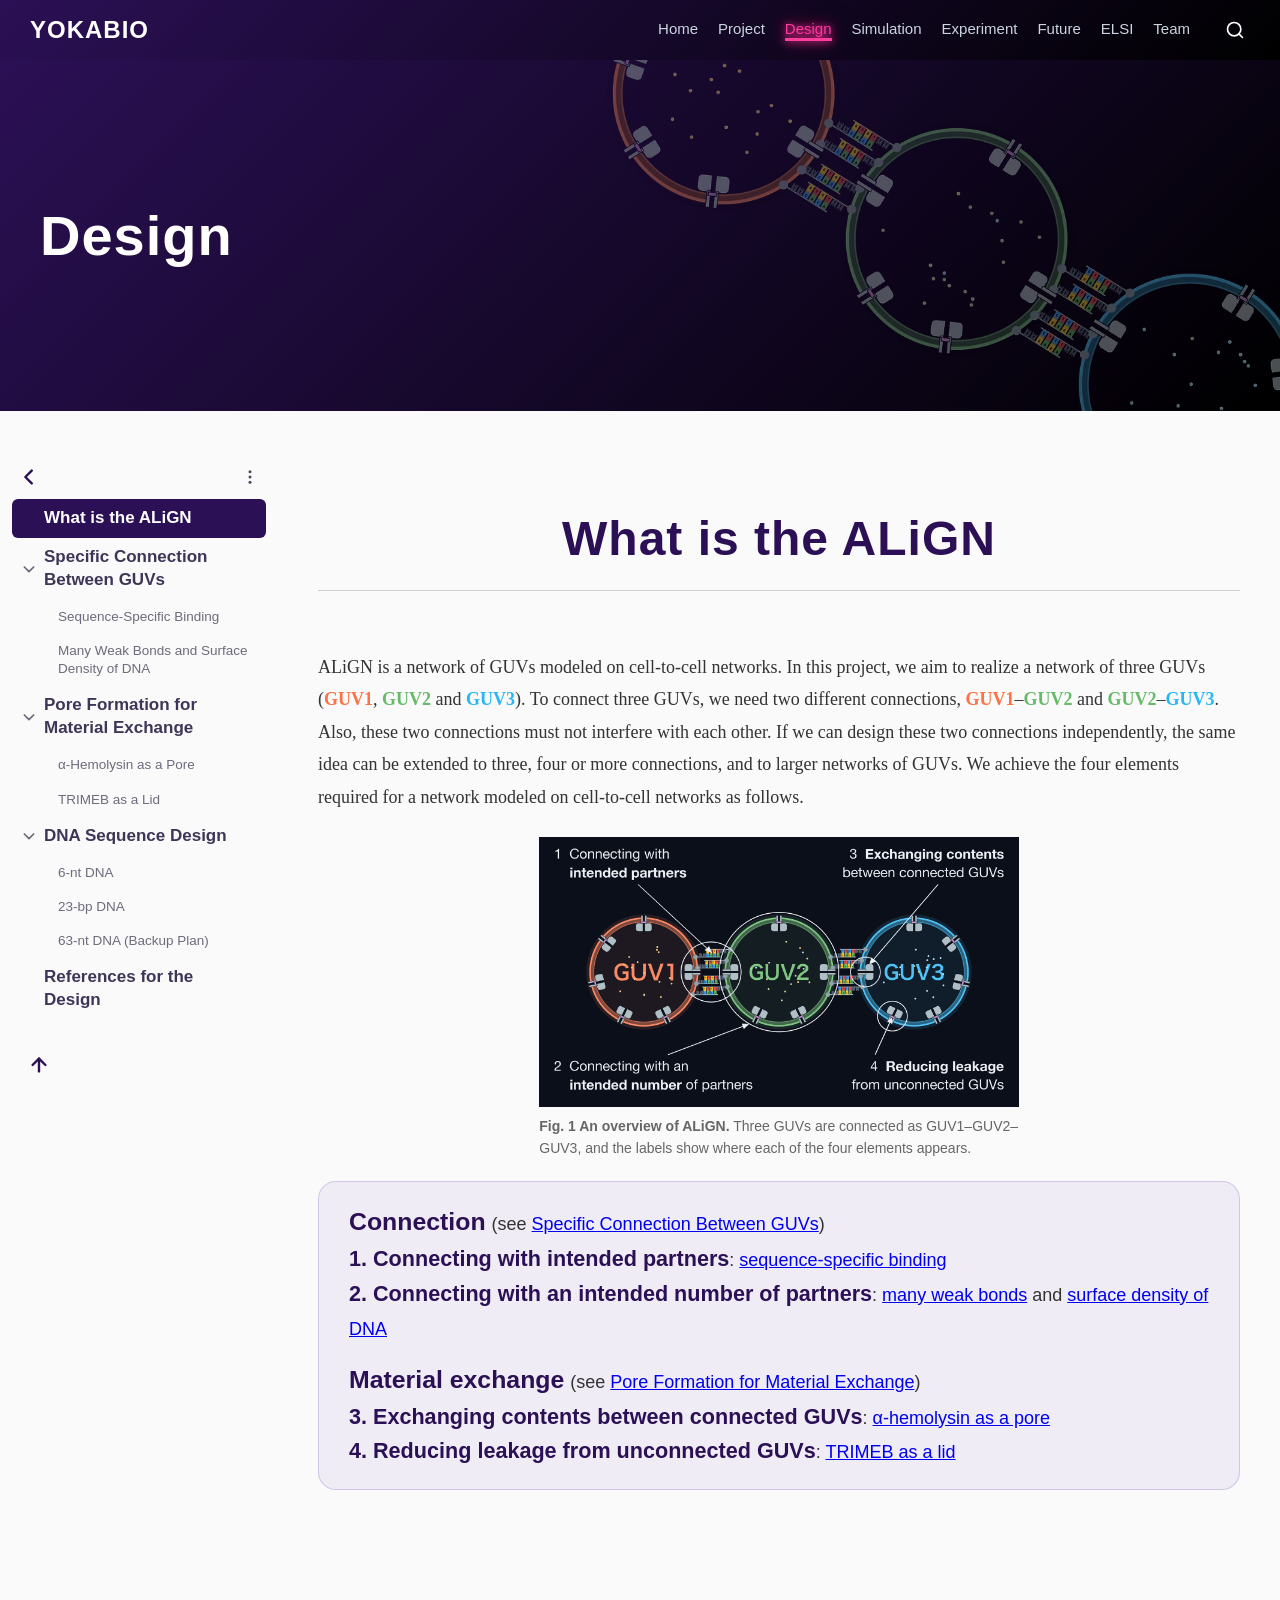
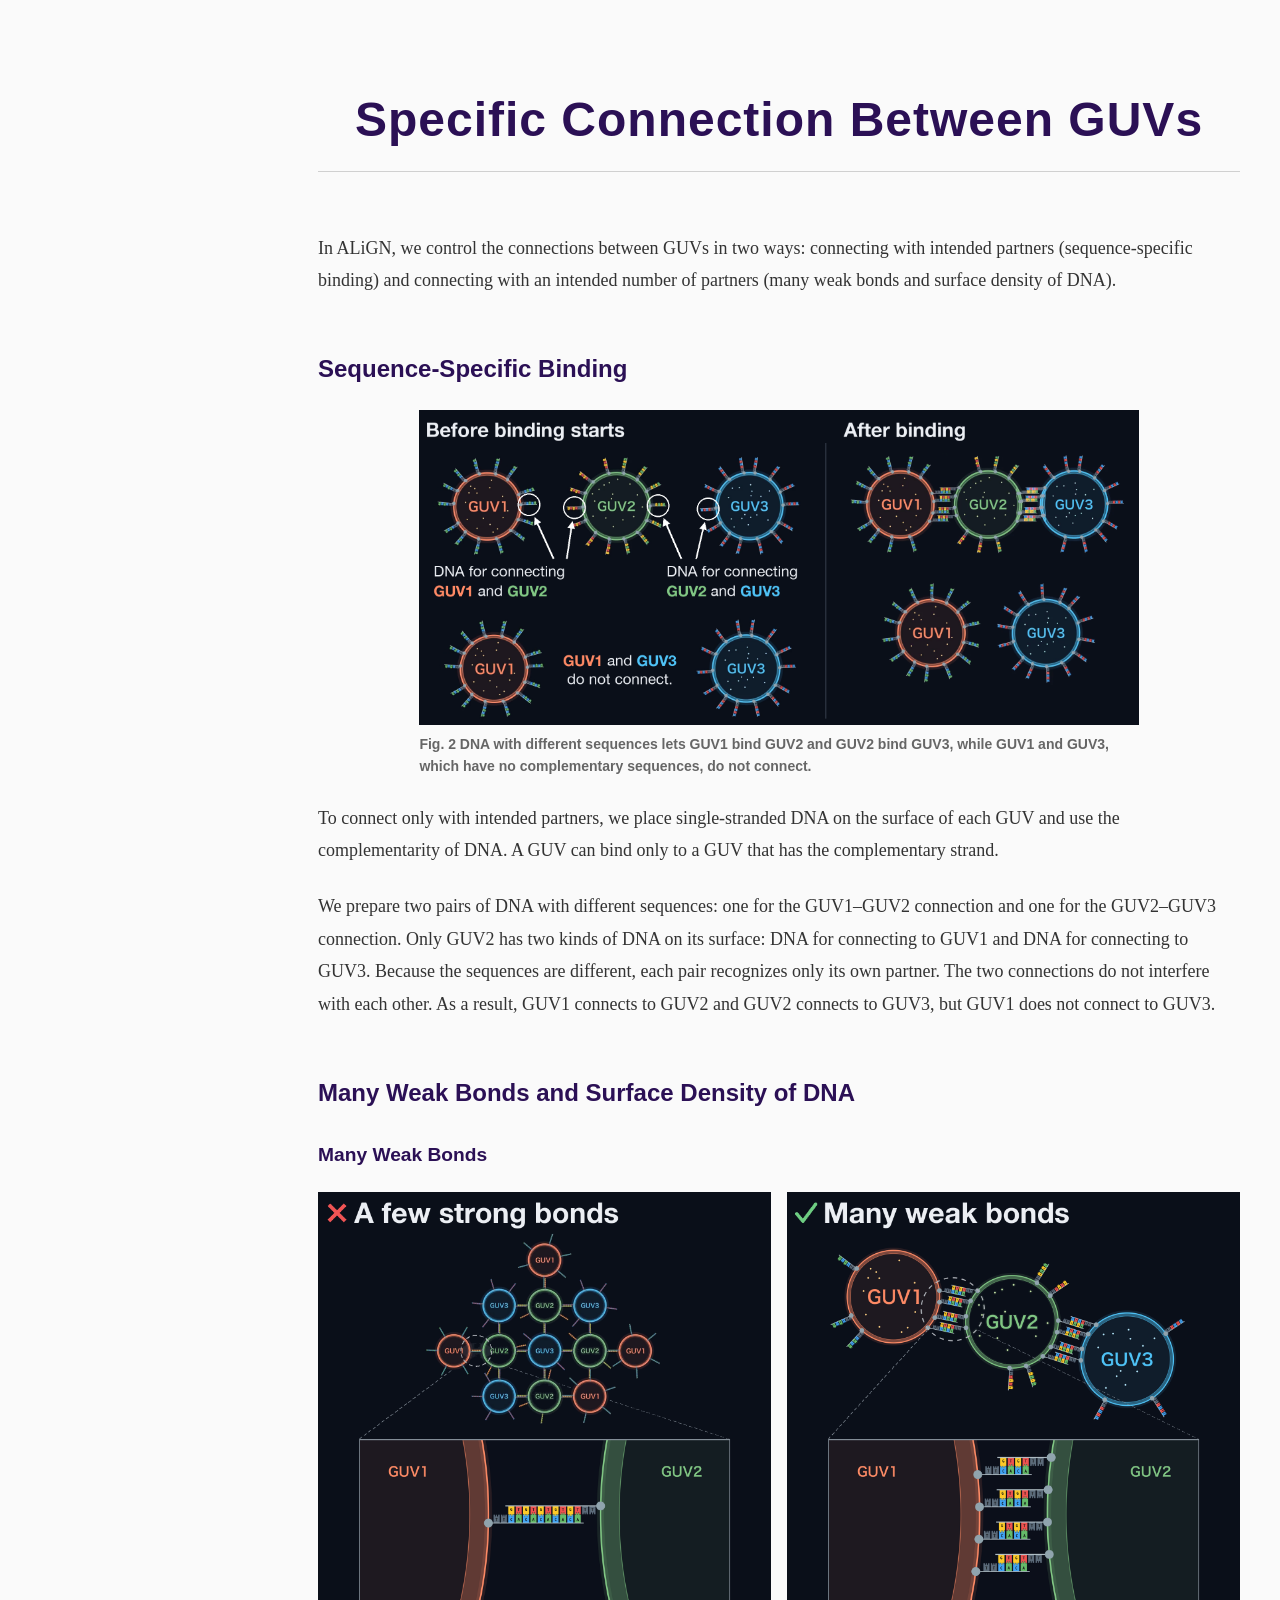
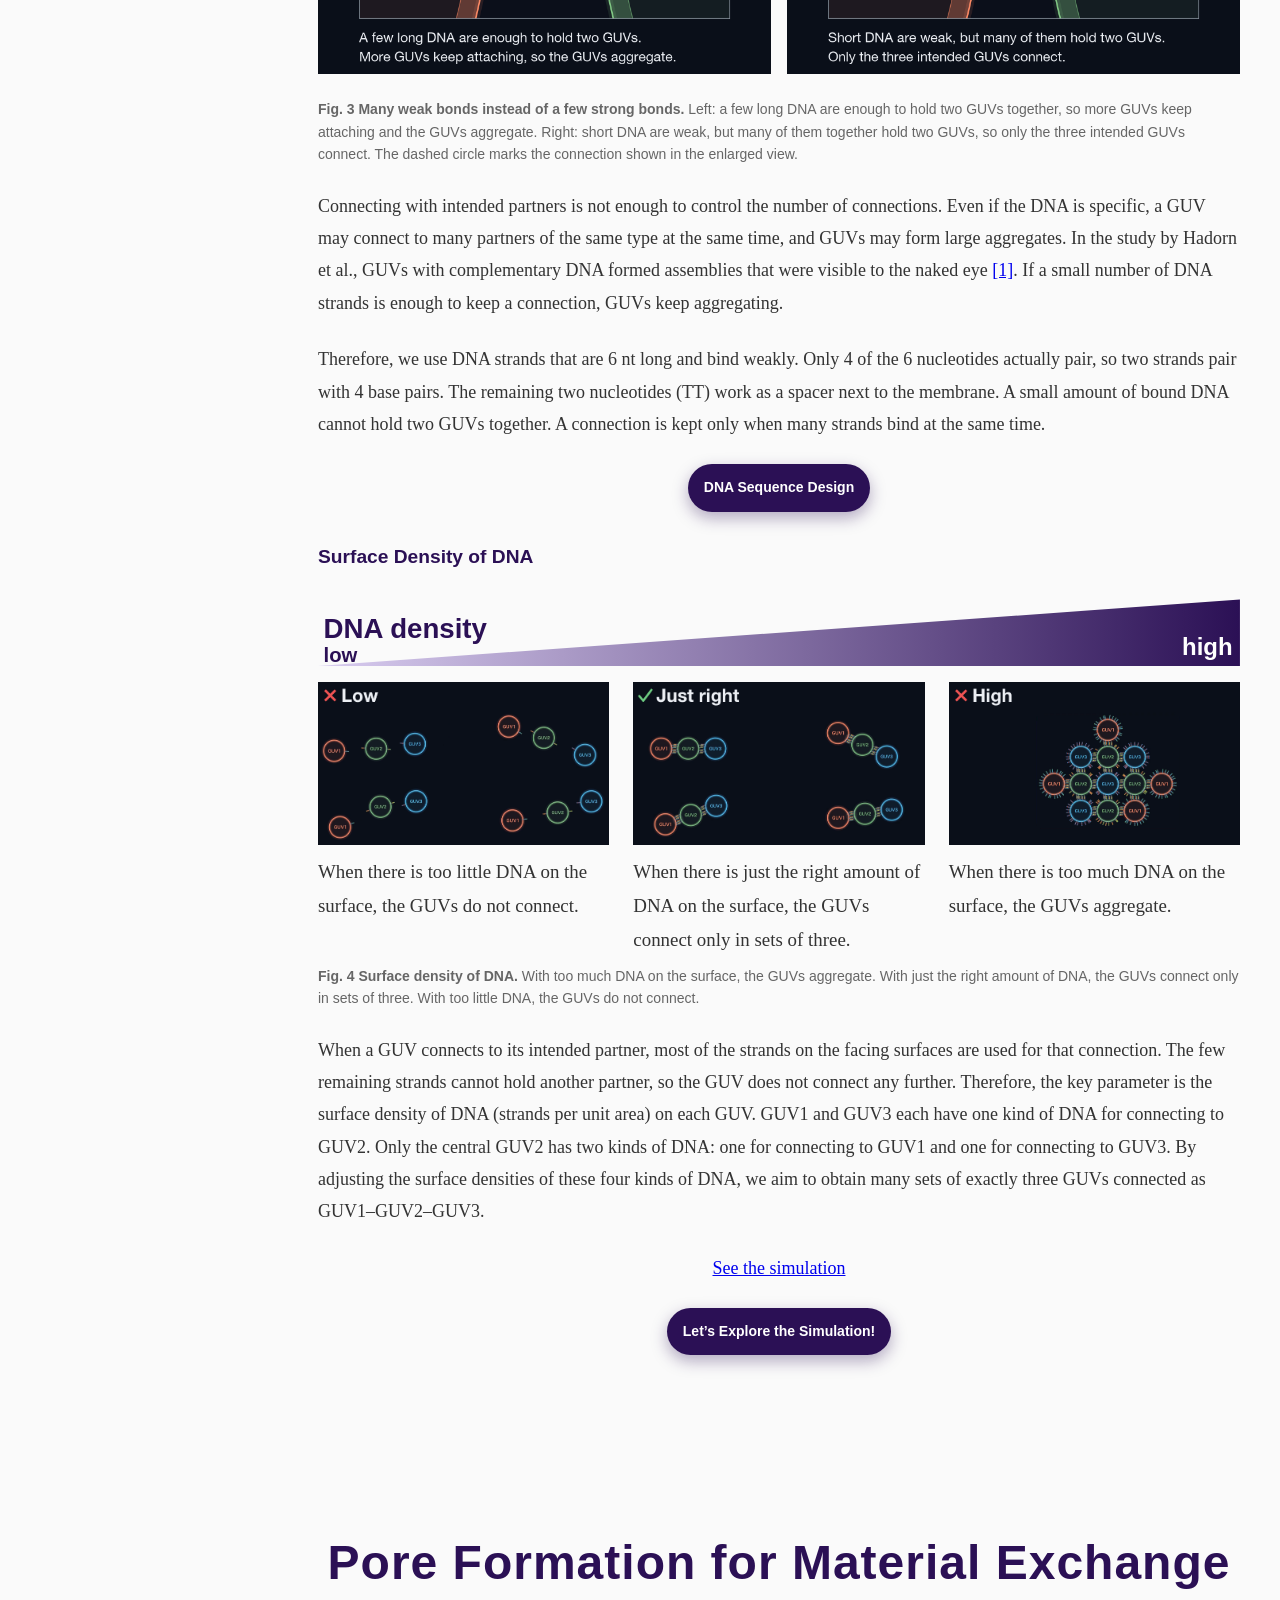
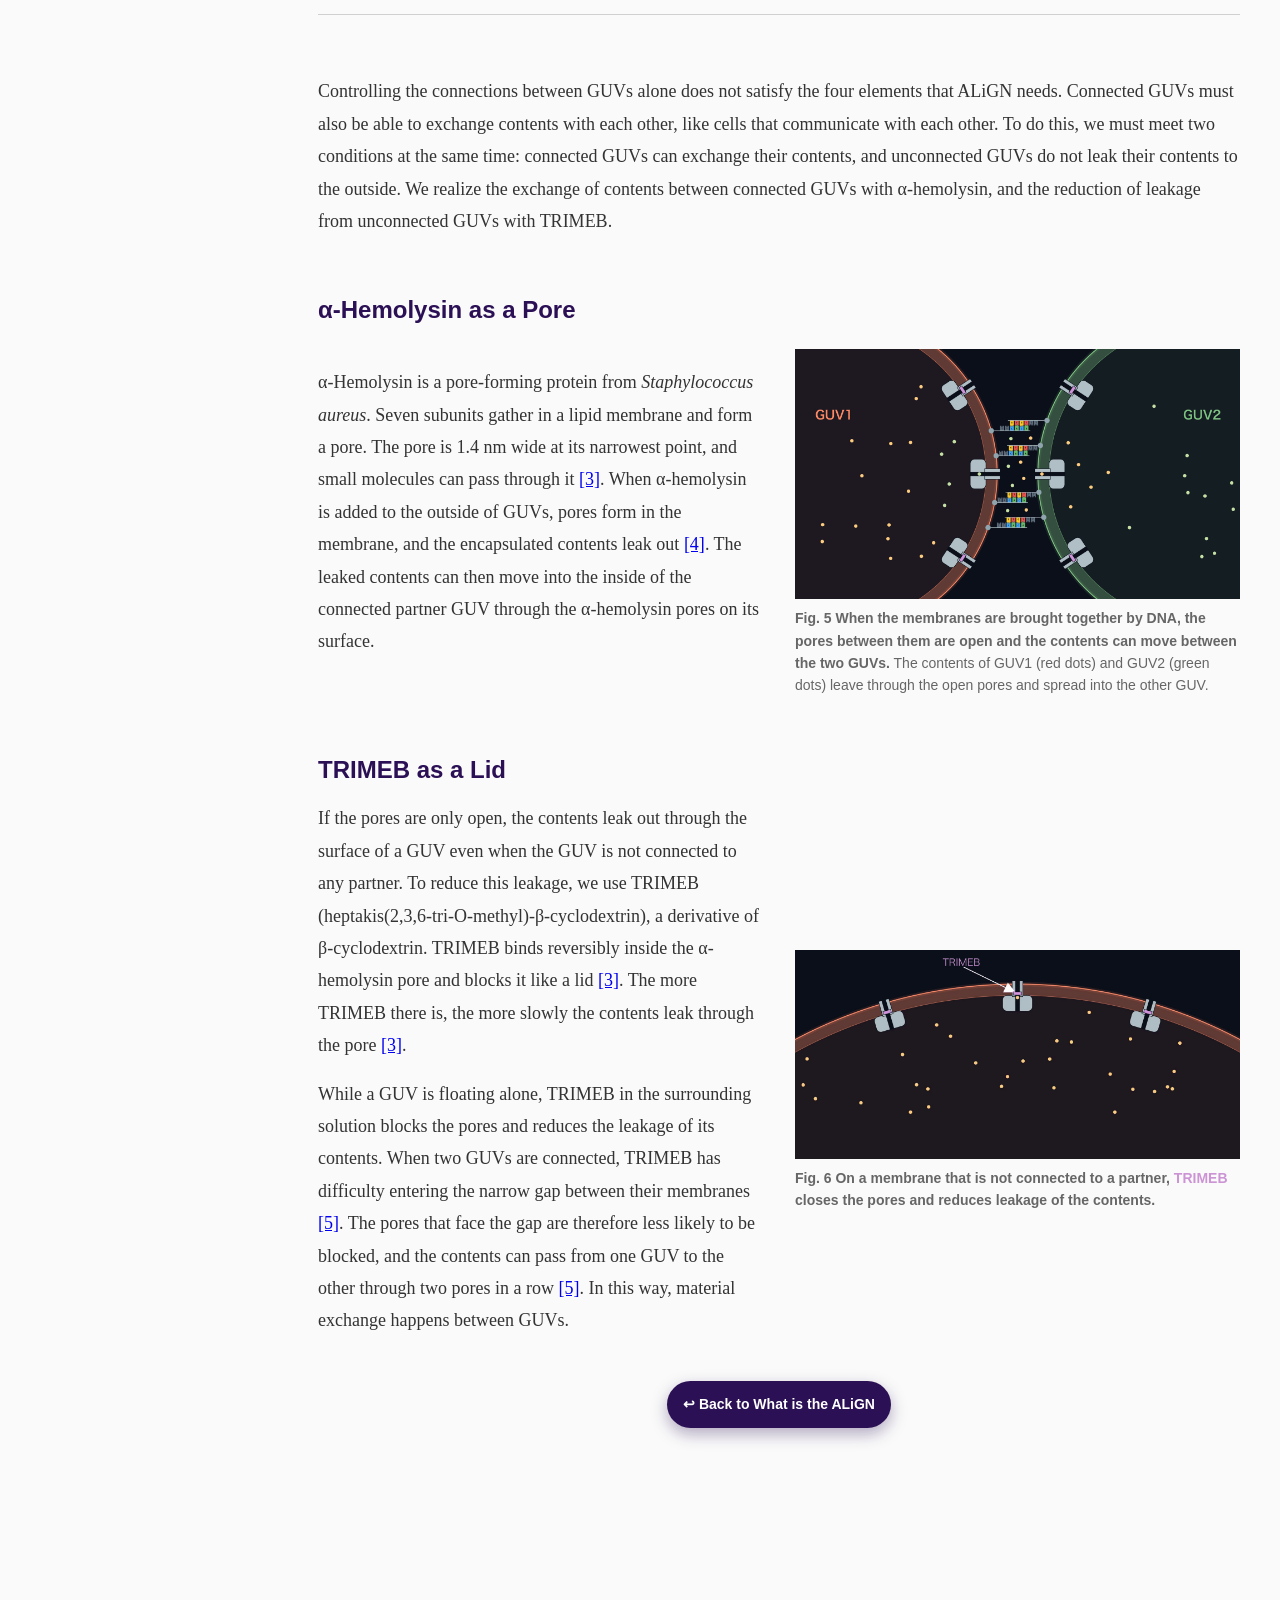
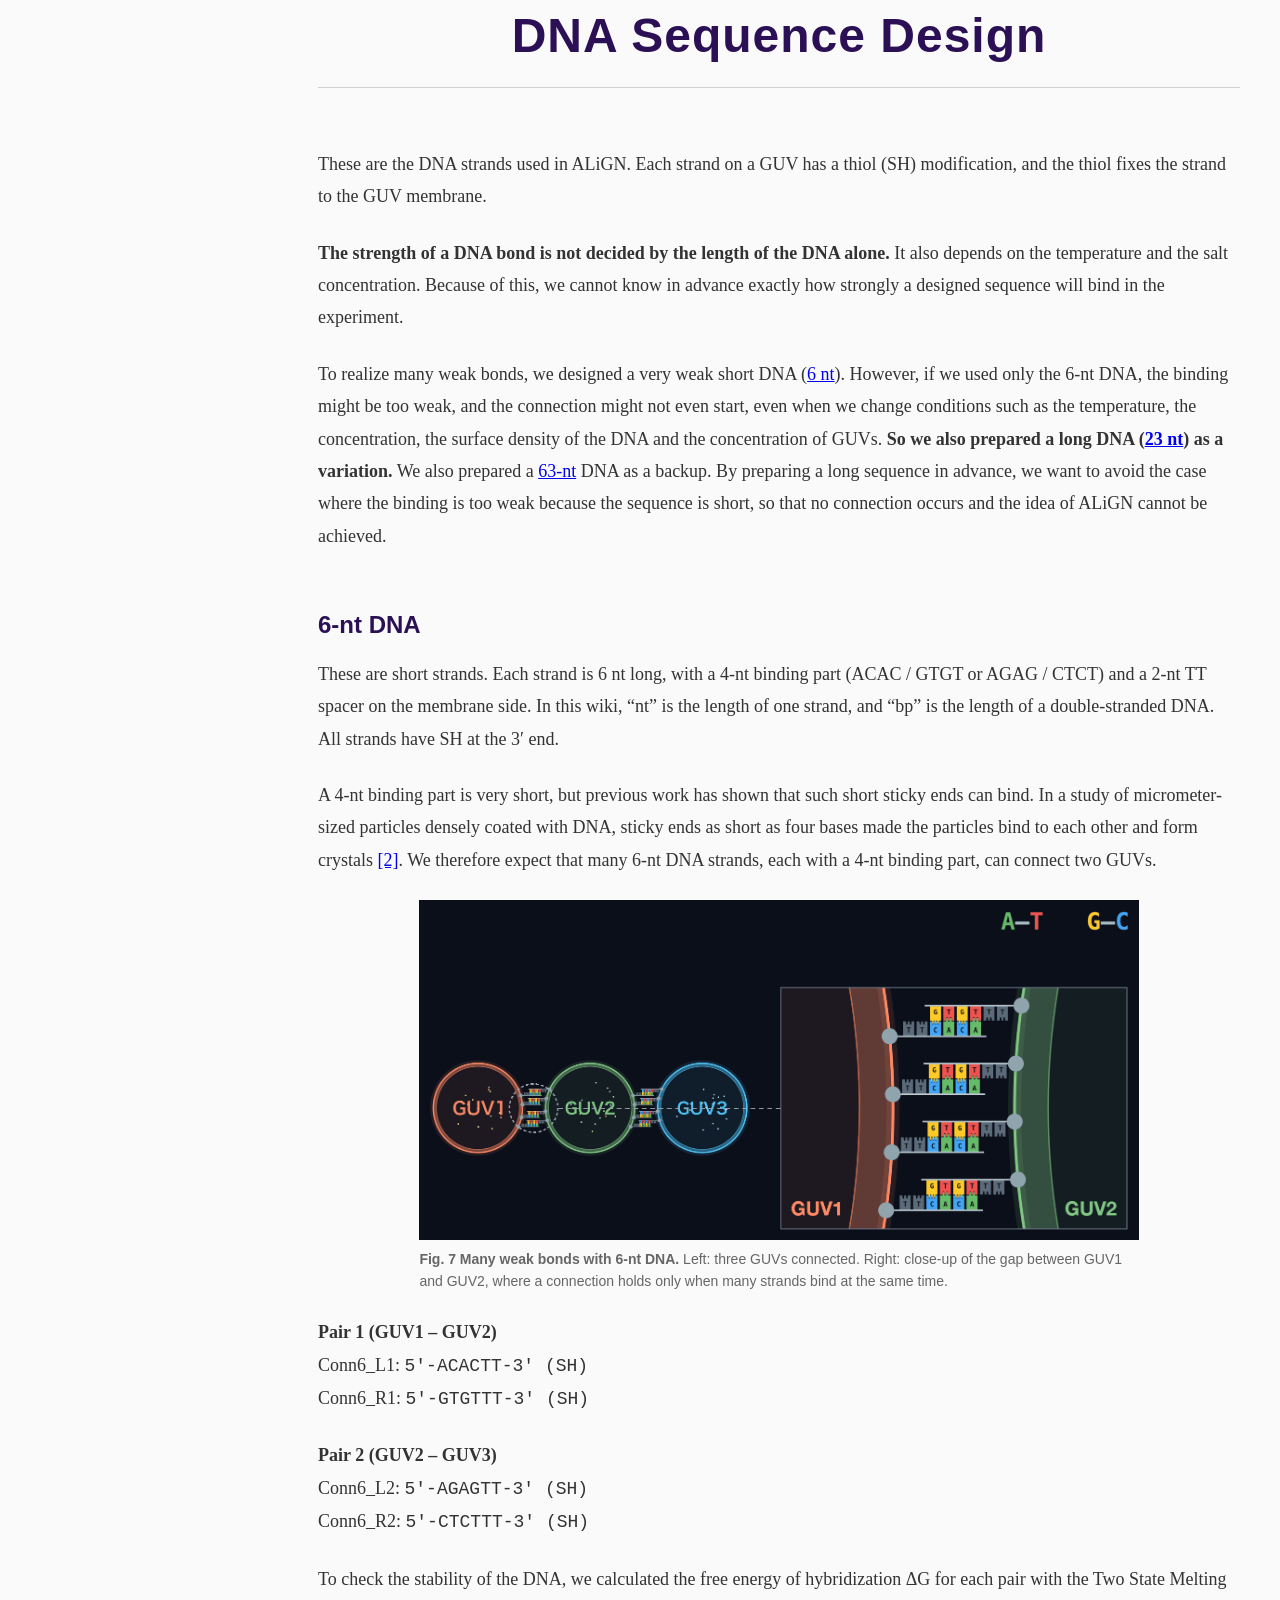
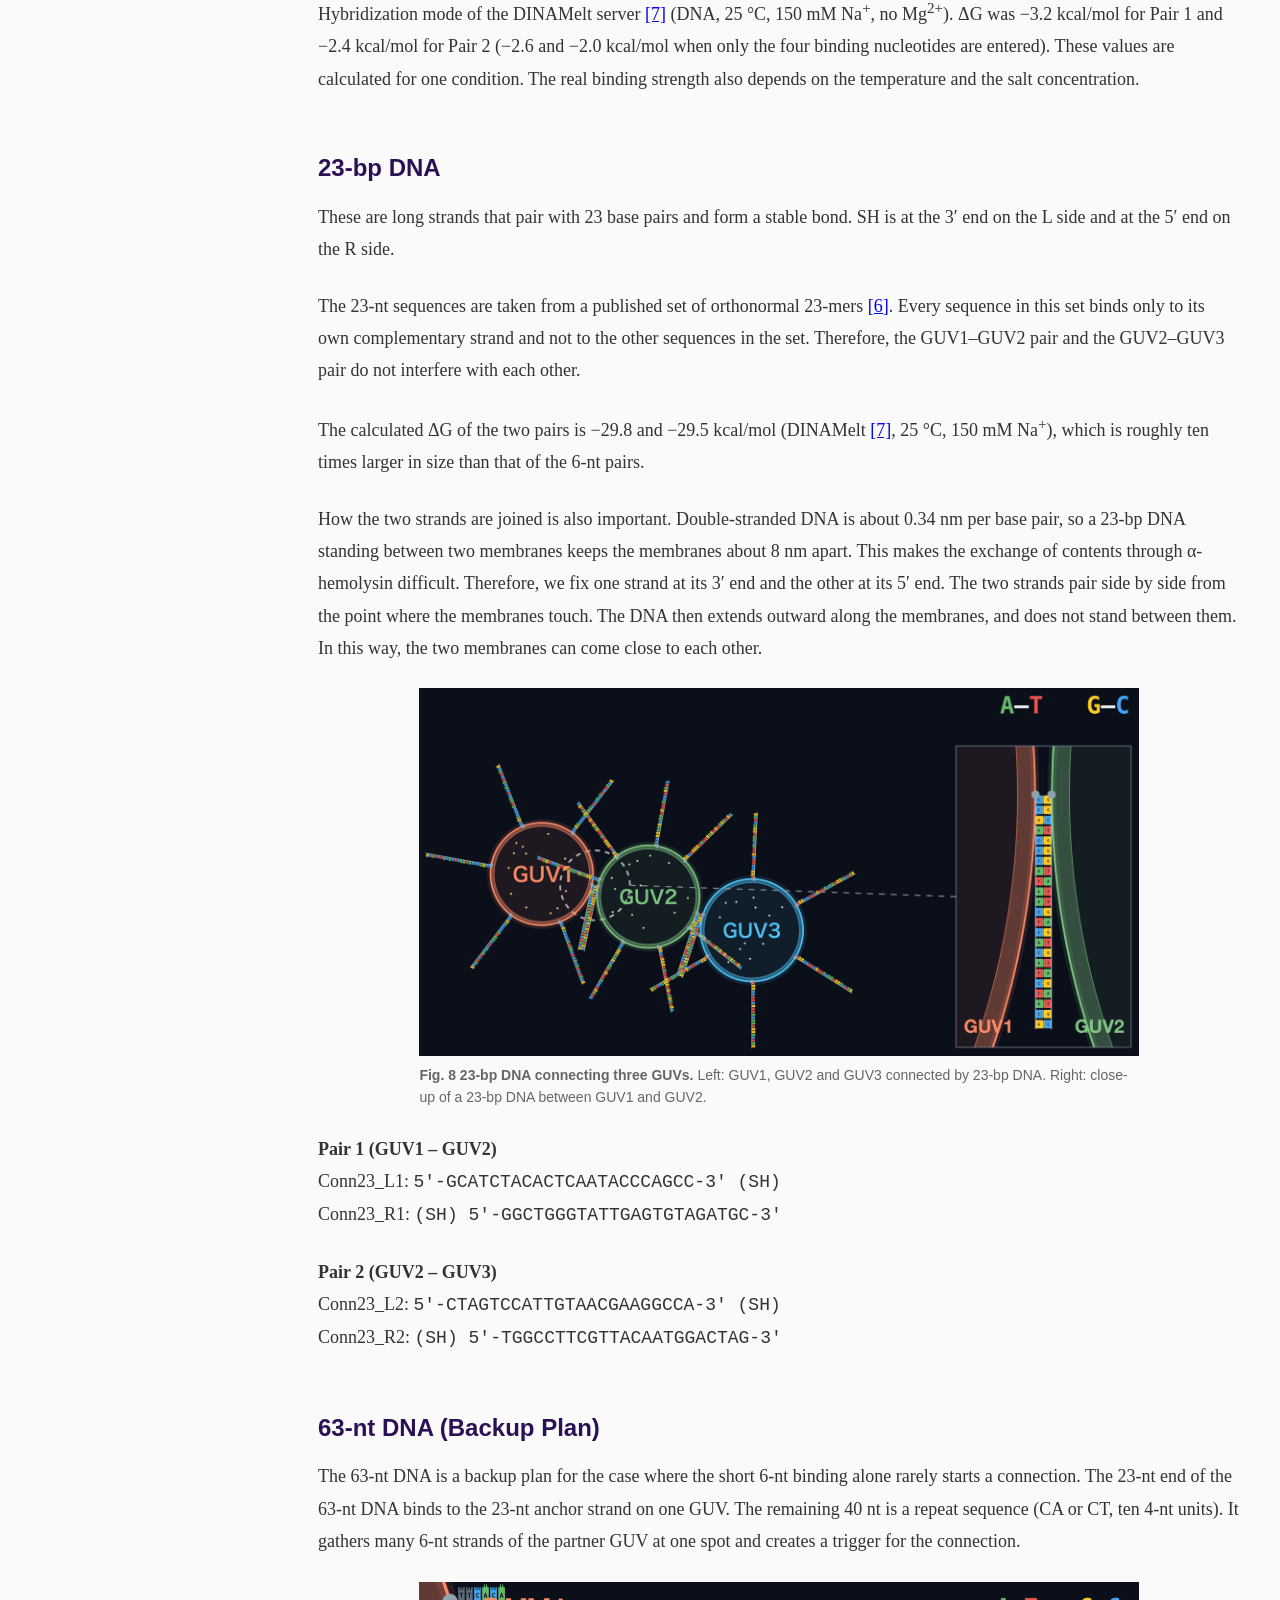
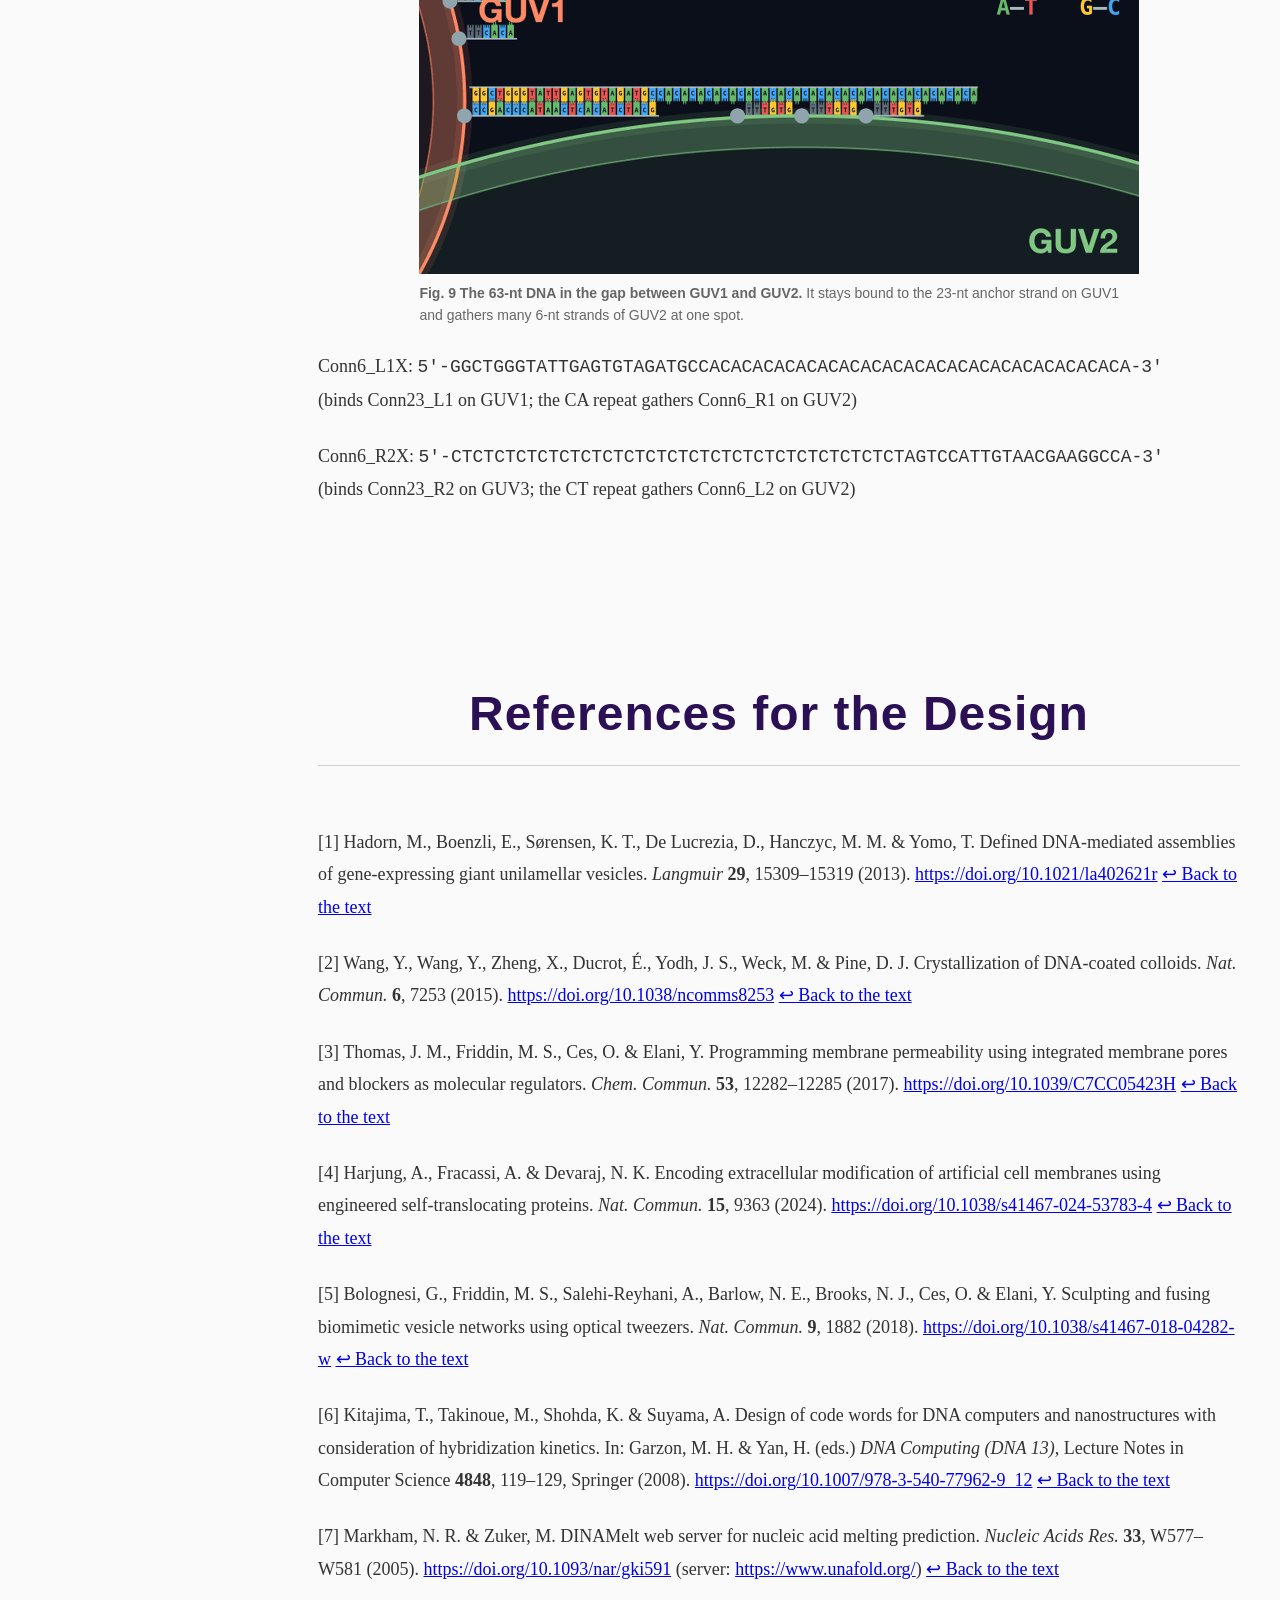
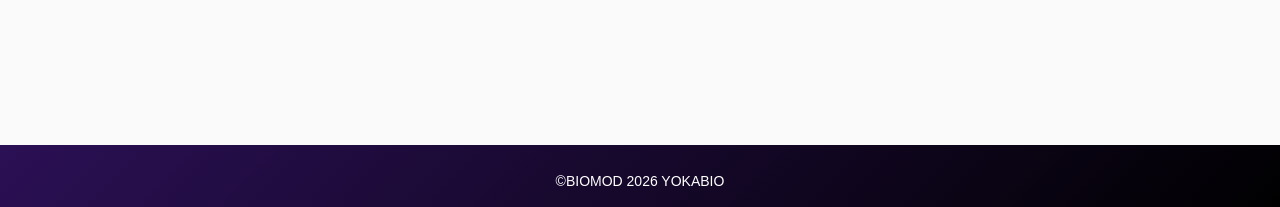
==== design.html @ 9b61a439 "Design: '(see ...)' and ': links' in the 1-4 list at body text size Co-Authored-By: Claude Sonnet 5." ====
<!DOCTYPE html>
<html lang="en">
<head>
    <meta charset="UTF-8">
    <meta name="viewport" content="width=device-width, initial-scale=1.0">
    <title>YOKABIO</title>
    <link rel="stylesheet" href="style.css">
    <!-- 左の目次（項目別ジャンプ）：見出し（h2 / h3）から自動で作られるので、ページを書き換えると、目次も自動で変わる。この1行と、下の toc.js の1行で動く -->
    <link rel="stylesheet" href="toc.css">
</head>
<body>
    <header class="navbar">
        <div class="navbar-left">
            <a href="index.html" class="logo">YOKABIO</a>
        </div>

        <div class="navbar-right">
            <ul class="nav-links">
                <li><a href="index.html">Home</a></li>
                <li><a href="project.html">Project</a></li>
                <li><a href="design.html">Design</a></li>
                <li><a href="simulation.html">Simulation</a></li>
                <li><a href="experiment.html">Experiment</a></li>
                <li><a href="future.html">Future</a></li>
                <li><a href="elsi.html">ELSI</a></li>
                <li><a href="team.html">Team</a></li>
            </ul>

            <div class="search-icon-container">
                <button id="search-toggle-btn" class="search-btn">
                    <svg viewBox="0 0 24 24" width="20" height="20" stroke="currentColor" stroke-width="2" fill="none" stroke-linecap="round" stroke-linejoin="round">
                        <circle cx="11" cy="11" r="8"></circle>
                        <line x1="21" y1="21" x2="16.65" y2="16.65"></line>
                    </svg>
                </button>
            </div>
        </div>
    </header>

    <div id="search-overlay" class="search-overlay hidden">
        <div class="search-input-wrapper">
            <input type="text" id="search-input" placeholder="Search...">
        </div>
        <div id="search-results" class="search-results"></div>
    </div>

    <main class="content float-figs">
        <div class="page-hero-header page-hero-header--with-title page-hero-header--with-image">
            <h1>Design</h1>
            <!-- 帯の右側の飾りの絵（3つのGUVがつながった図）。位置・大きさは style.css の .page-hero-image -->
            <img class="page-hero-image" src="images/home-hero-guv-network-v3.webp" alt="" aria-hidden="true">
        </div>
        <div class="content-section">
            <h2 class="section-title" id="what-is-align">What is the ALiGN</h2>
            <div class="content-space">
                <div class="section-text">

                            <p>
                        ALiGN is a network of GUVs modeled on cell-to-cell networks. In this project, we aim to realize a network of three GUVs (<span style="font-weight:bold;color:#ff7043;">GUV1</span>, <span style="font-weight:bold;color:#66bb6a;">GUV2</span> and <span style="font-weight:bold;color:#29b6f6;">GUV3</span>). To connect three GUVs, we need two different connections, <span style="font-weight:bold;color:#ff7043;">GUV1</span>–<span style="font-weight:bold;color:#66bb6a;">GUV2</span> and <span style="font-weight:bold;color:#66bb6a;">GUV2</span>–<span style="font-weight:bold;color:#29b6f6;">GUV3</span>. Also, these two connections must not interfere with each other. If we can design these two connections independently, the same idea can be extended to three, four or more connections, and to larger networks of GUVs. We achieve the four elements required for a network modeled on cell-to-cell networks as follows.
                    </p>
                        


                    <figure class="fig-hero">
                        <img src="images/design-align-overview-v8.png" alt="Three connected GUVs (GUV1, GUV2, GUV3) with the four elements of ALiGN marked by circles and labels">
                        <figcaption><strong>Fig. 1 An overview of ALiGN.</strong> Three GUVs are connected as GUV1–GUV2–GUV3, and the labels show where each of the four elements appears.</figcaption>
                    </figure>

                    <div class="key-box">
                    <p class="key-block key-list">
                        <span style="font-size:1.15em;"><strong>Connection</strong></span> <span class="key-aside">(see <a href="#specific-connection">Specific Connection Between GUVs</a>)</span><br>
                        <strong>1. Connecting with intended partners</strong><span class="key-aside">: <a href="#sequence-specific-binding">sequence-specific binding</a></span><br>
                        <strong>2. Connecting with an intended number of partners</strong><span class="key-aside">: <a href="#weak-binding-method">many weak bonds</a> and <a href="#surface-density-control">surface density of DNA</a></span>
                    </p>

                    <p class="key-block key-list">
                        <span style="font-size:1.15em;"><strong>Material exchange</strong></span> <span class="key-aside">(see <a href="#pore-formation">Pore Formation for Material Exchange</a>)</span><br>
                        <strong>3. Exchanging contents between connected GUVs</strong><span class="key-aside">: <a href="#alpha-hemolysin">α-hemolysin as a pore</a></span><br>
                        <strong>4. Reducing leakage from unconnected GUVs</strong><span class="key-aside">: <a href="#trimeb-lid">TRIMEB as a lid</a></span>
                    </p>
                    </div>

                </div>
            </div>
        </div>

        <div class="content-section">
            <h2 class="section-title" id="specific-connection">Specific Connection Between GUVs</h2>
            <div class="content-space">
                <div class="section-text">
                    <p>
                        In ALiGN, we control the connections between GUVs in two ways: connecting with intended partners (sequence-specific binding) and connecting with an intended number of partners (many weak bonds and surface density of DNA).
                    </p>

                    <h3 class="sub-title" id="sequence-specific-binding">Sequence-Specific Binding</h3>
                    <figure class="fig-wide">
                        <img src="images/design-specific-binding-v15.png" alt="GUV1 connected to GUV2 and GUV2 connected to GUV3, with a second GUV1 and GUV3 below that are close to each other but not connected">
                        <figcaption><strong>Fig. 2 DNA with different sequences lets GUV1 bind GUV2 and GUV2 bind GUV3, while GUV1 and GUV3, which have no complementary sequences, do not connect.</strong></figcaption>
                    </figure>

                    <p>
                        To connect only with intended partners, we place single-stranded DNA on the surface of each GUV and use the complementarity of DNA. A GUV can bind only to a GUV that has the complementary strand.
                    </p>

                    <p>
                        We prepare two pairs of DNA with different sequences: one for the GUV1–GUV2 connection and one for the GUV2–GUV3 connection. Only GUV2 has two kinds of DNA on its surface: DNA for connecting to GUV1 and DNA for connecting to GUV3. Because the sequences are different, each pair recognizes only its own partner. The two connections do not interfere with each other. As a result, GUV1 connects to GUV2 and GUV2 connects to GUV3, but GUV1 does not connect to GUV3.
                    </p>

                    <h3 class="sub-title" id="weak-binding">Many Weak Bonds and Surface Density of DNA</h3>
                    <h4 id="weak-binding-method" style="margin:32px 0 12px;color:#2b1055;font-size:1.2rem;font-weight:bold;line-height:1.4;">Many Weak Bonds</h4>
                    <figure class="fig-full">
                        <div class="media-row">
                            <img src="images/design-weak-overview-strong-v7.png" alt="A few strong bonds: GUVs held by a few long DNA keep attaching and form a large aggregate; the enlarged view shows a long DNA between GUV1 and GUV2">
                            <img src="images/design-weak-overview-weak-v6.png" alt="Many weak bonds: only the three intended GUVs, GUV1, GUV2 and GUV3, connect; the enlarged view shows many short DNA between GUV1 and GUV2">
                        </div>
                        <figcaption><strong>Fig. 3 Many weak bonds instead of a few strong bonds.</strong> Left: a few long DNA are enough to hold two GUVs together, so more GUVs keep attaching and the GUVs aggregate. Right: short DNA are weak, but many of them together hold two GUVs, so only the three intended GUVs connect. The dashed circle marks the connection shown in the enlarged view.</figcaption>
                    </figure>

                    <p>
                        Connecting with intended partners is not enough to control the number of connections. Even if the DNA is specific, a GUV may connect to many partners of the same type at the same time, and GUVs may form large aggregates. In the study by Hadorn et al., GUVs with complementary DNA formed assemblies that were visible to the naked eye <a href="#ref-1" id="cite-1">[1]</a>. If a small number of DNA strands is enough to keep a connection, GUVs keep aggregating.
                    </p>

                    <p>
                        Therefore, we use DNA strands that are 6 nt long and bind weakly. Only 4 of the 6 nucleotides actually pair, so two strands pair with 4 base pairs. The remaining two nucleotides (TT) work as a spacer next to the membrane. A small amount of bound DNA cannot hold two GUVs together. A connection is kept only when many strands bind at the same time.
                    </p>

                    <p style="text-align:center;">
                        <a class="pill-link" href="#dna-sequence-design">DNA Sequence Design</a>
                    </p>

                    <h4 id="surface-density-control" style="margin:32px 0 12px;color:#2b1055;font-size:1.2rem;font-weight:bold;line-height:1.4;">Surface Density of DNA</h4>

                    <figure class="fig-full fig-density">
                        <svg class="density-ramp" viewBox="0 0 1000 86" role="img" aria-label="DNA density increases from left to right">
                            <defs><linearGradient id="ramp-g" x1="0" x2="1" y1="0" y2="0"><stop offset="0" stop-color="#d9cdf0"/><stop offset="1" stop-color="#2b1055"/></linearGradient></defs>
                            <polygon points="0,78 1000,78 1000,6" fill="url(#ramp-g)"/>
                            <text x="6" y="48" font-size="30" font-weight="bold" fill="#2b1055" font-family="Helvetica Neue, Arial, sans-serif">DNA density</text>
                            <text x="992" y="66" text-anchor="end" font-size="26" font-weight="bold" fill="#ffffff" font-family="Helvetica Neue, Arial, sans-serif">high</text>
                            <text x="6" y="74" font-size="22" font-weight="bold" fill="#2b1055" font-family="Helvetica Neue, Arial, sans-serif" dy="0">low</text>
                        </svg>
                        <div class="density-row">
                            <div class="density-cell">
                                <img src="images/design-density-low-v7.png" alt="Low DNA density: too few DNA strands on each GUV, and the GUVs stay apart and do not connect">
                                <p>
                                    When there is too little DNA on the surface, the GUVs do not connect.
                                </p>
                            </div>
                            <div class="density-cell">
                                <img src="images/design-density-mid-v7.png" alt="Just-right DNA density: the right number of DNA strands on each GUV, and the GUVs connect only in sets of three">
                                <p>
                                    When there is just the right amount of DNA on the surface, the GUVs connect only in sets of three.
                                </p>
                            </div>
                            <div class="density-cell">
                                <img src="images/design-density-high-v7.png" alt="High DNA density: too many DNA strands on each GUV, and the GUVs aggregate into a large cluster">
                                <p>
                                    When there is too much DNA on the surface, the GUVs aggregate.
                                </p>
                            </div>
                        </div>
                        <figcaption><strong>Fig. 4 Surface density of DNA.</strong> With too much DNA on the surface, the GUVs aggregate. With just the right amount of DNA, the GUVs connect only in sets of three. With too little DNA, the GUVs do not connect.</figcaption>
                    </figure>

                    <p>
                        When a GUV connects to its intended partner, most of the strands on the facing surfaces are used for that connection. The few remaining strands cannot hold another partner, so the GUV does not connect any further. Therefore, the key parameter is the surface density of DNA (strands per unit area) on each GUV. GUV1 and GUV3 each have one kind of DNA for connecting to GUV2. Only the central GUV2 has two kinds of DNA: one for connecting to GUV1 and one for connecting to GUV3. By adjusting the surface densities of these four kinds of DNA, we aim to obtain many sets of exactly three GUVs connected as GUV1–GUV2–GUV3.
                    </p>

                    <p style="text-align:center;">
                        <a href="simulation.html">See the simulation</a>
                    </p>

                    <p style="text-align:center;">
                        <a class="pill-link" href="simulation.html#guv-explorer-title">Let’s Explore the Simulation!</a>
                    </p>

                </div>
            </div>
        </div>

        <div class="content-section">
            <h2 class="section-title" id="pore-formation">Pore Formation for Material Exchange</h2>
            <div class="content-space">
                <div class="section-text">
                    <p>
                        Controlling the connections between GUVs alone does not satisfy the four elements that ALiGN needs. Connected GUVs must also be able to exchange contents with each other, like cells that communicate with each other. To do this, we must meet two conditions at the same time: connected GUVs can exchange their contents, and unconnected GUVs do not leak their contents to the outside. We realize the exchange of contents between connected GUVs with α-hemolysin, and the reduction of leakage from unconnected GUVs with TRIMEB.
                    </p>

                    <h3 class="sub-title" id="alpha-hemolysin">α-Hemolysin as a Pore</h3>
                    <div class="study-row">
                        <div class="study-text">
                            <p>
                        α-Hemolysin is a pore-forming protein from <em>Staphylococcus aureus</em>. Seven subunits gather in a lipid membrane and form a pore. The pore is 1.4 nm wide at its narrowest point, and small molecules can pass through it <a href="#ref-3" id="cite-3">[3]</a>. When α-hemolysin is added to the outside of GUVs, pores form in the membrane, and the encapsulated contents leak out <a href="#ref-4" id="cite-4">[4]</a>. The leaked contents can then move into the inside of the connected partner GUV through the α-hemolysin pores on its surface.
                    </p>
                        </div>
                        <figure>
                        <img src="images/design-pore-exchange-v4.png" alt="Connected membranes of GUV1 and GUV2 with open pores between them and a content molecule passing through a pore">
                        <figcaption><strong>Fig. 5 When the membranes are brought together by DNA, the pores between them are open and the contents can move between the two GUVs.</strong> The contents of GUV1 (red dots) and GUV2 (green dots) leave through the open pores and spread into the other GUV.</figcaption>
                    </figure>
                    </div>

                    <h3 class="sub-title" id="trimeb-lid">TRIMEB as a Lid</h3>
                    <div class="study-row">
                        <div class="study-text">
                            <p>
                        If the pores are only open, the contents leak out through the surface of a GUV even when the GUV is not connected to any partner. To reduce this leakage, we use TRIMEB (heptakis(2,3,6-tri-O-methyl)-β-cyclodextrin), a derivative of β-cyclodextrin. TRIMEB binds reversibly inside the α-hemolysin pore and blocks it like a lid <a href="#ref-3">[3]</a>. The more TRIMEB there is, the more slowly the contents leak through the pore <a href="#ref-3">[3]</a>.
                    </p>
                            <p>
                        While a GUV is floating alone, TRIMEB in the surrounding solution blocks the pores and reduces the leakage of its contents. When two GUVs are connected, TRIMEB has difficulty entering the narrow gap between their membranes <a href="#ref-5" id="cite-5">[5]</a>. The pores that face the gap are therefore less likely to be blocked, and the contents can pass from one GUV to the other through two pores in a row <a href="#ref-5">[5]</a>. In this way, material exchange happens between GUVs.
                    </p>
                        </div>
                        <figure>
                        <img src="images/design-trimeb-lid-v4.png" alt="A pore in the membrane of a GUV closed by TRIMEB, with the contents kept inside">
                        <figcaption><strong>Fig. 6 On a membrane that is not connected to a partner, <span style="color:#cc94d5;">TRIMEB</span> closes the pores and reduces leakage of the contents.</strong></figcaption>
                    </figure>
                    </div>
                    <p style="text-align:center;"><a class="pill-link" href="#what-is-align">↩ Back to What is the ALiGN</a></p>

                </div>
            </div>
        </div>

        <div class="content-section">
            <h2 class="section-title" id="dna-sequence-design">DNA Sequence Design</h2>
            <div class="content-space">
                <div class="section-text">
                    <p>
                        These are the DNA strands used in ALiGN. Each strand on a GUV has a thiol (SH) modification, and the thiol fixes the strand to the GUV membrane.
                    </p>

                    <p>
                        <strong>The strength of a DNA bond is not decided by the length of the DNA alone.</strong> It also depends on the temperature and the salt concentration. Because of this, we cannot know in advance exactly how strongly a designed sequence will bind in the experiment.
                    </p>

                    <p>
                        To realize many weak bonds, we designed a very weak short DNA (<a href="#dna-6nt">6 nt</a>). However, if we used only the 6-nt DNA, the binding might be too weak, and the connection might not even start, even when we change conditions such as the temperature, the concentration, the surface density of the DNA and the concentration of GUVs. <strong>So we also prepared a long DNA (<a href="#dna-23bp">23 nt</a>) as a variation.</strong> We also prepared a <a href="#dna-63nt">63-nt</a> DNA as a backup. By preparing a long sequence in advance, we want to avoid the case where the binding is too weak because the sequence is short, so that no connection occurs and the idea of ALiGN cannot be achieved.
                    </p>

                    <h3 class="sub-title" id="dna-6nt">6-nt DNA</h3>
                    <p>
                        These are short strands. Each strand is 6 nt long, with a 4-nt binding part (ACAC / GTGT or AGAG / CTCT) and a 2-nt TT spacer on the membrane side. In this wiki, “nt” is the length of one strand, and “bp” is the length of a double-stranded DNA. All strands have SH at the 3′ end.
                    </p>

                    <p>
                        A 4-nt binding part is very short, but previous work has shown that such short sticky ends can bind. In a study of micrometer-sized particles densely coated with DNA, sticky ends as short as four bases made the particles bind to each other and form crystals <a href="#ref-2" id="cite-2">[2]</a>. We therefore expect that many 6-nt DNA strands, each with a 4-nt binding part, can connect two GUVs.
                    </p>
                    <figure class="fig-wide">
                        <img src="images/design-dna-6nt-v8.png" alt="Three connected GUVs on the left and a close-up of many 6-nt DNA pairs in the gap between GUV1 and GUV2 on the right">
                        <figcaption><strong>Fig. 7 Many weak bonds with 6-nt DNA.</strong> Left: three GUVs connected. Right: close-up of the gap between GUV1 and GUV2, where a connection holds only when many strands bind at the same time.</figcaption>
                    </figure>
                    <p>
                        <strong>Pair 1 (GUV1 – GUV2)</strong><br>
                        Conn6_L1: <code>5′-ACACTT-3′ (SH)</code><br>
                        Conn6_R1: <code>5′-GTGTTT-3′ (SH)</code>
                    </p>
                    <p>
                        <strong>Pair 2 (GUV2 – GUV3)</strong><br>
                        Conn6_L2: <code>5′-AGAGTT-3′ (SH)</code><br>
                        Conn6_R2: <code>5′-CTCTTT-3′ (SH)</code>
                    </p>

                    <p>
                        To check the stability of the DNA, we calculated the free energy of hybridization ΔG for each pair with the Two State Melting Hybridization mode of the DINAMelt server <a href="#ref-7" id="cite-7">[7]</a> (DNA, 25 °C, 150 mM Na<sup>+</sup>, no Mg<sup>2+</sup>). ΔG was −3.2 kcal/mol for Pair 1 and −2.4 kcal/mol for Pair 2 (−2.6 and −2.0 kcal/mol when only the four binding nucleotides are entered). These values are calculated for one condition. The real binding strength also depends on the temperature and the salt concentration.
                    </p>

                    <h3 class="sub-title" id="dna-23bp">23-bp DNA</h3>
                    <p>
                        These are long strands that pair with 23 base pairs and form a stable bond. SH is at the 3′ end on the L side and at the 5′ end on the R side.
                    </p>

                    <p>
                        The 23-nt sequences are taken from a published set of orthonormal 23-mers <a href="#ref-6" id="cite-6">[6]</a>. Every sequence in this set binds only to its own complementary strand and not to the other sequences in the set. Therefore, the GUV1–GUV2 pair and the GUV2–GUV3 pair do not interfere with each other.
                    </p>

                    <p>
                        The calculated ΔG of the two pairs is −29.8 and −29.5 kcal/mol (DINAMelt <a href="#ref-7">[7]</a>, 25 °C, 150 mM Na<sup>+</sup>), which is roughly ten times larger in size than that of the 6-nt pairs.
                    </p>

                    <p>
                        How the two strands are joined is also important. Double-stranded DNA is about 0.34 nm per base pair, so a 23-bp DNA standing between two membranes keeps the membranes about 8 nm apart. This makes the exchange of contents through α-hemolysin difficult. Therefore, we fix one strand at its 3′ end and the other at its 5′ end. The two strands pair side by side from the point where the membranes touch. The DNA then extends outward along the membranes, and does not stand between them. In this way, the two membranes can come close to each other.
                    </p>

                    <figure class="fig-wide">
                        <img src="images/design-dna-23bp-v7.png" alt="GUV1, GUV2 and GUV3 connected by 23-bp DNA on the left and a close-up of a 23-bp DNA between GUV1 and GUV2 on the right">
                        <figcaption><strong>Fig. 8 23-bp DNA connecting three GUVs.</strong> Left: GUV1, GUV2 and GUV3 connected by 23-bp DNA. Right: close-up of a 23-bp DNA between GUV1 and GUV2.</figcaption>
                    </figure>
                    <p>
                        <strong>Pair 1 (GUV1 – GUV2)</strong><br>
                        Conn23_L1: <code>5′-GCATCTACACTCAATACCCAGCC-3′ (SH)</code><br>
                        Conn23_R1: <code>(SH) 5′-GGCTGGGTATTGAGTGTAGATGC-3′</code>
                    </p>
                    <p>
                        <strong>Pair 2 (GUV2 – GUV3)</strong><br>
                        Conn23_L2: <code>5′-CTAGTCCATTGTAACGAAGGCCA-3′ (SH)</code><br>
                        Conn23_R2: <code>(SH) 5′-TGGCCTTCGTTACAATGGACTAG-3′</code>
                    </p>

                    <h3 class="sub-title" id="dna-63nt">63-nt DNA (Backup Plan)</h3>
                    <p>
                        The 63-nt DNA is a backup plan for the case where the short 6-nt binding alone rarely starts a connection. The 23-nt end of the 63-nt DNA binds to the 23-nt anchor strand on one GUV. The remaining 40 nt is a repeat sequence (CA or CT, ten 4-nt units). It gathers many 6-nt strands of the partner GUV at one spot and creates a trigger for the connection.
                    </p>

                    <figure class="fig-wide">
                        <img src="images/design-dna-scaffold.png" alt="Close-up of the gap between GUV1 and GUV2, showing the 63-nt strand bound to the 23-nt anchor strand on GUV1 and gathering 6-nt strands of GUV2">
                        <figcaption><strong>Fig. 9 The 63-nt DNA in the gap between GUV1 and GUV2.</strong> It stays bound to the 23-nt anchor strand on GUV1 and gathers many 6-nt strands of GUV2 at one spot.</figcaption>
                    </figure>
                    <p>
                        Conn6_L1X: <code style="word-break: break-all;">5′-GGCTGGGTATTGAGTGTAGATGCCACACACACACACACACACACACACACACACACACACACA-3′</code><br>
                        (binds Conn23_L1 on GUV1; the CA repeat gathers Conn6_R1 on GUV2)
                    </p>
                    <p>
                        Conn6_R2X: <code style="word-break: break-all;">5′-CTCTCTCTCTCTCTCTCTCTCTCTCTCTCTCTCTCTCTCTCTAGTCCATTGTAACGAAGGCCA-3′</code><br>
                        (binds Conn23_R2 on GUV3; the CT repeat gathers Conn6_L2 on GUV2)
                    </p>
                </div>
            </div>
        </div>

        <div class="content-section">
            <h2 class="section-title" id="design-references">References for the Design</h2>
            <div class="content-space">
                <div class="section-text">
                    <p id="ref-1">
                        [1] Hadorn, M., Boenzli, E., Sørensen, K. T., De Lucrezia, D., Hanczyc, M. M. &amp; Yomo, T.
                        Defined DNA-mediated assemblies of gene-expressing giant unilamellar vesicles.
                        <em>Langmuir</em> <strong>29</strong>, 15309–15319 (2013).
                        <a href="https://doi.org/10.1021/la402621r">https://doi.org/10.1021/la402621r</a>
                        <a href="#cite-1">↩ Back to the text</a>
                    </p>

                    <p id="ref-2">
                        [2] Wang, Y., Wang, Y., Zheng, X., Ducrot, É., Yodh, J. S., Weck, M. &amp; Pine, D. J.
                        Crystallization of DNA-coated colloids.
                        <em>Nat. Commun.</em> <strong>6</strong>, 7253 (2015).
                        <a href="https://doi.org/10.1038/ncomms8253">https://doi.org/10.1038/ncomms8253</a>
                        <a href="#cite-2">↩ Back to the text</a>
                    </p>

                    <p id="ref-3">
                        [3] Thomas, J. M., Friddin, M. S., Ces, O. &amp; Elani, Y.
                        Programming membrane permeability using integrated membrane pores and blockers as molecular regulators.
                        <em>Chem. Commun.</em> <strong>53</strong>, 12282–12285 (2017).
                        <a href="https://doi.org/10.1039/C7CC05423H">https://doi.org/10.1039/C7CC05423H</a>
                        <a href="#cite-3">↩ Back to the text</a>
                    </p>

                    <p id="ref-4">
                        [4] Harjung, A., Fracassi, A. &amp; Devaraj, N. K.
                        Encoding extracellular modification of artificial cell membranes using engineered self-translocating proteins.
                        <em>Nat. Commun.</em> <strong>15</strong>, 9363 (2024).
                        <a href="https://doi.org/10.1038/s41467-024-53783-4">https://doi.org/10.1038/s41467-024-53783-4</a>
                        <a href="#cite-4">↩ Back to the text</a>
                    </p>

                    <p id="ref-5">
                        [5] Bolognesi, G., Friddin, M. S., Salehi-Reyhani, A., Barlow, N. E., Brooks, N. J., Ces, O. &amp; Elani, Y.
                        Sculpting and fusing biomimetic vesicle networks using optical tweezers.
                        <em>Nat. Commun.</em> <strong>9</strong>, 1882 (2018).
                        <a href="https://doi.org/10.1038/s41467-018-04282-w">https://doi.org/10.1038/s41467-018-04282-w</a>
                        <a href="#cite-5">↩ Back to the text</a>
                    </p>

                    <p id="ref-6">
                        [6] Kitajima, T., Takinoue, M., Shohda, K. &amp; Suyama, A.
                        Design of code words for DNA computers and nanostructures with consideration of hybridization kinetics.
                        In: Garzon, M. H. &amp; Yan, H. (eds.) <em>DNA Computing (DNA 13)</em>, Lecture Notes in Computer Science <strong>4848</strong>, 119–129, Springer (2008).
                        <a href="https://doi.org/10.1007/978-3-540-77962-9_12">https://doi.org/10.1007/978-3-540-77962-9_12</a>
                        <a href="#cite-6">↩ Back to the text</a>
                    </p>

                    <p id="ref-7">
                        [7] Markham, N. R. &amp; Zuker, M.
                        DINAMelt web server for nucleic acid melting prediction.
                        <em>Nucleic Acids Res.</em> <strong>33</strong>, W577–W581 (2005).
                        <a href="https://doi.org/10.1093/nar/gki591">https://doi.org/10.1093/nar/gki591</a>
                        (server: <a href="https://www.unafold.org/">https://www.unafold.org/</a>)
                        <a href="#cite-7">↩ Back to the text</a>
                    </p>
                </div>
            </div>
        </div>
    </main>

    <footer class="site-footer">
        <p>&copy;BIOMOD 2026 YOKABIO</p>
    </footer>

    <script src="script.js"></script>
    <script src="toc.js"></script>
</body>
</html>
---- style.css ----
/* ベースリセット */
body {
    margin: 0;
    font-family: 'Helvetica Neue', Arial, sans-serif;
    background-color: #fafafa;
}

/* ナビゲーションバー */
.navbar {
    background: linear-gradient(135deg, #2b1055, #000000); /* 深い紫から黒へのグラデーション */
    color: white;
    display: flex;
    justify-content: space-between;
    align-items: center;
    padding: 0 30px;
    height: 60px;
    position: sticky;
    top: 0;
    z-index: 1000;
}

.logo {
    color: white;
    text-decoration: none;
    font-size: 24px;
    font-weight: bold;
    letter-spacing: 1px;
}

.navbar-right {
    display: flex;
    align-items: center;
    gap: 30px;
}

.nav-links {
    list-style: none;
    display: flex;
    gap: 20px;
    margin: 0;
    padding: 0;
}

.nav-links a {
    position: relative;
    display: inline-block;
    padding-bottom: 4px;
    color: #cbd5e1;
    text-decoration: none;
    font-size: 15px;
    text-shadow: 0 0 0 rgba(255, 20, 147, 0);
    transition: color 0.3s ease, text-shadow 0.3s ease;
}

.nav-links a:hover,
.nav-links a[aria-current="page"] {   /* いま開いているページも、同じく光らせたままにする */
    color: #ff3d9e;   /* 以前は #ff69b4。より濃く、はっきりしたピンクに */
    text-shadow: 0 0 6px rgba(255, 61, 158, 1), 0 0 16px rgba(255, 20, 147, 0.85), 0 0 28px rgba(255, 20, 147, 0.6);
}

/* ホバー時に左から右へ伸びるアンダーライン */
.nav-links a::after {
    content: '';
    position: absolute;
    left: 0;
    bottom: 0;
    width: 100%;
    height: 3px;   /* 以前は 2px。太くして、見えやすく */
    background-color: #ff3d9e;
    box-shadow: 0 0 8px rgba(255, 61, 158, 1), 0 0 18px rgba(255, 20, 147, 0.7);
    transform: scaleX(0);
    transform-origin: left;
    transition: transform 0.3s ease;
}

.nav-links a:hover::after,
.nav-links a[aria-current="page"]::after {
    transform: scaleX(1);
}

/* 検索ボタン */
.search-btn {
    background: none;
    border: none;
    color: white;
    cursor: pointer;
    padding: 5px;
    display: flex;
    align-items: center;
}

/* 検索オーバーレイ（ドロップダウン風） */
.search-overlay {
    background-color: #ffffff;
    box-shadow: 0 4px 6px rgba(0,0,0,0.1);
    position: fixed;
    top: 60px;
    left: 0;
    width: 100%;
    padding: 20px;
    box-sizing: border-box;
    z-index: 100;
    display: flex;
    flex-direction: column;
    align-items: center;
}

.search-overlay.hidden {
    display: none;
}

.search-input-wrapper {
    width: 100%;
    max-width: 600px;
}

#search-input {
    width: 100%;
    padding: 12px;
    font-size: 16px;
    border: 1px solid #d0d0d0;
    border-radius: 4px;
    box-sizing: border-box;
}

/* 検索結果リスト */
.search-results {
    width: 100%;
    max-width: 600px;
    margin-top: 15px;
    max-height: 400px;
    overflow-y: auto;
}

.search-result-item {
    display: block;
    background: #ffffff;
    padding: 12px;
    border-bottom: 1px solid #eeeeee;
    font-size: 14px;
    color: #333333;
    text-decoration: none;
}

.search-result-item:last-child {
    border-bottom: none;
}

a.search-result-item {
    cursor: pointer;
    transition: background-color 0.15s;
}

a.search-result-item:hover {
    background-color: #f5f5f5;
}

.search-result-page {
    display: inline-block;
    margin-right: 8px;
    padding: 2px 8px;
    border-radius: 3px;
    background-color: #2b1055;
    color: #fff;
    font-size: 11px;
    font-weight: bold;
    vertical-align: middle;
}

/* 蛍光ペン風のハイライト装飾 */
.highlight {
    background: linear-gradient(transparent 50%, #ffff66 50%);
    font-weight: bold;
    color: #000;
}

.content {
    padding: 40px;
}

/* 各ページ共通のタイトル用ヒーローヘッダー */
.page-hero-header {
    background: linear-gradient(135deg, #2b1055, #000000); /* 深い紫から黒へのグラデーション */
    margin: -40px -40px 40px -40px;
    padding: 175px 40px;
}

.page-hero-header h1 {
    margin: 0;
    color: #ffffff;
    font-weight: bold;
    font-size: 3.5rem;
    letter-spacing: 1px;
}

/* ヒーローヘッダーのテキストを中央揃えにする修飾クラス */
.page-hero-header--center {
    text-align: center;
}

/* 帯の中に見出し文字を残すページ用：project（空の帯）と帯の高さを揃えるため、
   その分だけ上下パディングを控えめにする修飾クラス */
.page-hero-header--with-title {
    padding-top: 143px;
    padding-bottom: 143px;
}

/* 帯の右側に、飾りの絵を置くページ用（Home・Project・Design・Simulation・Experiment・Future・ELSI・Team）。絵は、帯の中に、背景のように置く（文字・操作のじゃまをしない）。
   帯より大きく置いて、はみ出した部分は、帯のふちで切れる（上と右・下から、はみ出すように見せる）。
   大きさ：height（帯の高さに対する割合。100%より大きいと、はみ出す）／ 位置：top・right（マイナスにすると、外へずれる）／ 濃さ：opacity */
.page-hero-header--with-image {
    position: relative;
    overflow: hidden;
}

.page-hero-header--with-image h1 {
    position: relative;
    z-index: 1;
}

.page-hero-image {
    position: absolute;
    top: -24%;
    right: -4%;
    height: 150%;
    width: auto;
    opacity: 1;
    pointer-events: none;
    user-select: none;
    -webkit-user-select: none;
}

/* 見出し1つ分のまとまり。次のセクションとの間にたっぷり余白を取る */
.content-section {
    margin-bottom: 120px;
}

.content-section:last-child {
    margin-bottom: 60px;
}

/* 白いコンテンツエリアに並ぶ、中央揃えの見出し */
.section-title {
    margin: 60px 0 0;
    text-align: center;
    color: #2b1055;
    font-size: 3rem;
    font-weight: bold;
    letter-spacing: 1px;
}

/* 見出し下に添える、細く上品な区切り線 */
.section-title::after {
    content: '';
    display: block;
    width: min(1100px, 100%);
    height: 1px;
    margin: 24px auto 0;
    background-color: #d0d0d0;
}

/* 今後、自由に本文を書き込んでいくための空のプレースホルダーエリア */
.content-space {
    padding: 60px 0;
    min-height: 220px;
}

/* 本文テキストが横に広がりすぎないよう幅を制限し、読みやすく整える */
.section-text {
    max-width: 1100px;
    margin: 0 auto;
    color: #333333;
    font-size: 18px;
    line-height: 1.8;
    text-align: left;
}

.section-text p {
    margin: 0 0 24px;
}

/* 本文（段落・箇条書き）は、長文が読みやすい明朝体（セリフ体）にする。見出しは、そのままゴシック体 */
.section-text p,
.section-text li {
    font-family: "Times New Roman", Times, "Hiragino Mincho ProN", "Yu Mincho", "Noto Serif JP", serif;
}

/* 4 つの要素の一覧（Connection / Material exchange と 1〜4）：見出しと同じゴシック体にする。
   Connection・Material exchange と 1〜4 の項目名は太字、"(see …)" とリンクは、ふつうの太さ。補足（key-note）は本文の書体 */
.section-text p.key-list {
    font-family: 'Helvetica Neue', Arial, sans-serif;
    font-weight: 400;
}

/* 4 つの要素の一覧を、うすい紫の角丸の四角で囲み、目立たせる（主張は強くしない） */
.section-text .key-box {
    clear: both;
    margin: 22px 0;
    padding: 6px 30px;
    border-radius: 18px;
    background: rgba(106, 61, 181, 0.07);
    border: 1px solid rgba(106, 61, 181, 0.22);
}

/* 4 つの要素の一覧の太字（Connection / Material exchange と 1〜4 の項目名）は、ほかの見出しと同じ紫にする */
.section-text p.key-list strong {
    color: #2b1055;
}

.section-text .key-box p.key-block {
    margin: 14px 0;
}

.section-text p.key-list strong {
    font-weight: 700;
}

.section-text p.key-list .key-note {
    font-family: "Times New Roman", Times, "Hiragino Mincho ProN", "Yu Mincho", "Noto Serif JP", serif;
}

.section-text p:last-child {
    margin-bottom: 0;
}

/* 大見出し（section-title）の中を、さらに細かく分ける小見出し */
.section-text .sub-title {
    margin: 56px 0 16px;
    color: #2b1055;
    font-size: 1.5rem;
    font-weight: bold;
    line-height: 1.4;
}

/* 大見出しの、すぐ下にくる小見出し・箇条書きは、上の余白をなくす（段落から始まるページと、同じ位置から文章が始まる） */
.section-text > .sub-title:first-child,
.section-text > ul:first-child,
.section-text > ol:first-child {
    margin-top: 0;
}

/* 後から文章を書き足すための、数行ぶんの空き。文章を書いたら、この class は外して（残して）も大丈夫 */
.section-text .text-blank {
    min-height: 120px;
}

/* 本文中の画像・動画：横にはみ出さず、縦横比を保って中央に表示する */
.section-text img,
.section-text video {
    display: block;
    max-width: 100%;
    height: auto;
    margin: 24px auto;
}

/* 画像・動画を横に並べる：中の画像・動画が、同じ幅で等分に並ぶ（2枚でも3枚でもよい） */
.section-text .media-row {
    display: flex;
    gap: 16px;
    margin: 24px 0;
    align-items: flex-start;
}

.section-text .media-row > * {
    flex: 1 1 0;
    min-width: 0;
}

.section-text .media-row img,
.section-text .media-row video {
    width: 100%;
    margin: 0;
}

/* 文章の横に、画像・動画を置く：画像（動画）が左、文章が右。
   media-text--reverse を足すと、画像（動画）が右、文章が左になる */
.section-text .media-text {
    display: grid;
    grid-template-columns: minmax(0, 1fr) minmax(0, 1fr);
    gap: 24px;
    align-items: center;
    margin: 24px 0;
}

.section-text .media-text img,
.section-text .media-text video {
    width: 100%;
    margin: 0;
}

.section-text .media-text--reverse > img,
.section-text .media-text--reverse > video {
    order: 2;
}

/* 説明文つきの画像（図）：<figure> の中に画像、<figcaption> に出典などの説明を書く */
.section-text figure {
    margin: 24px 0;
}

/* 図と文字の配置：画面が広いときは、図を右に寄せ（幅 36%）、文字を左に回り込ませる。
   小さい文字のある図や、パネルが並ぶ図には、class="fig-wide" を付けて、本文の幅いっぱいに置く。
   画面が狭いとき（スマホなど）は、縦に積む */
@media (min-width: 1000px) {
    .float-figs .section-text figure {
        float: right;
        width: 36%;
        margin: 6px 0 20px 32px;
    }

    .float-figs .section-text figure.fig-wide {
        float: none;
        clear: both;
        width: 78%;
        margin: 24px auto;
    }

    /* 4 つの要素の注釈つきの全体像など、文字の多い図は、少し大きめ（幅 50%）に右へ寄せる */
    .float-figs .section-text figure.fig-mid {
        width: 50%;
    }

    /* 先行研究の説明と図：左に文字、右に図を、横に並べる */
    .section-text .study-row {
        display: grid;
        grid-template-columns: minmax(0, 1fr) minmax(0, 1fr);
        gap: 32px;
        align-items: center;
        clear: both;
        margin: 8px 0 28px;
    }

    .float-figs .section-text .study-row figure {
        float: none;
        width: 100%;
        margin: 6px 0 0;
    }

    .section-text .study-row p {
        margin: 0 0 16px;
    }

    /* 縦長の図は、行の中で、幅を半分にして右に寄せる */
    .float-figs .section-text .study-row figure.fig-narrow {
        width: 60%;
    }

    /* 行の中で、さらに小さくする図 */
    .float-figs .section-text .study-row figure.fig-narrow.fig-xs {
        width: 80%;
    }

    /* 縦長の図は、さらに細くする */
    .float-figs .section-text figure.fig-narrow {
        width: 24%;
    }

    .section-text .sub-title,
    .section-text h4 {
        clear: both;
    }

    /* 4 つの要素の宣言や 1〜4 の項目は、図と対にせず、大きく目立たせる */
    .section-text .key-block {
        clear: both;
        font-size: 1.2em;
        line-height: 1.6;
        font-weight: 600;
        margin: 16px 0;
    }

    /* 大きな項目の中の、補足説明は、ふつうの大きさ・太さに戻す */
    .section-text .key-block .key-note {
        font-size: 1rem;
        font-weight: 400;
        line-height: 1.7;
    }

    /* 一覧の項目名の横にある補足（"(see …)" や ": リンク"）は、本文と同じ大きさ（一覧は 1.2 倍なので、1.2 で割る） */
    .section-text p.key-list .key-aside {
        font-size: calc(1em / 1.2);
    }

    /* 表面密度の図：上に斜面、下に 3 枚の画像と説明 */
    .float-figs .section-text figure.fig-full {
        float: none;
        clear: both;
        width: 100%;
        margin: 24px 0;
    }

    .fig-density .density-ramp {
        display: block;
        width: 100%;
        height: auto;
        margin-bottom: 8px;
    }

    .fig-density .density-row {
        display: grid;
        grid-template-columns: repeat(3, minmax(0, 1fr));
        gap: 24px;
    }

    .fig-density .density-cell img {
        display: block;
        width: 100%;
        margin: 0;
    }

    .fig-density .density-cell p {
        margin: 10px 0 0;
        font-size: 1.05em;
    }

    .content-space::after {
        content: '';
        display: block;
        clear: both;
    }

    /* 4 つの要素の注釈つき全体像：図を大きく見せ、説明は図の下に置く */
    .float-figs .section-text figure.fig-hero {
        float: none;
        clear: both;
        width: 52%;
        margin: 12px auto;
    }

    /* Project の全体像（1〜4 の図）は、さらに大きく */
    .float-figs .section-text figure.fig-hero.fig-hero-lg {
        width: 62%;
    }

    /* パネルが 4 枚並ぶ図：幅を少し絞る */
    .float-figs .section-text figure.fig-wide.fig-compact {
        width: 62%;
    }

    .float-figs .section-text figure.fig-compact .media-row {
        margin: 8px 0;
    }

    /* 小さめに、中央へ置く図（本文と一緒に見える大きさ） */
    .float-figs .section-text figure.fig-block.fig-small {
        width: 52%;
        margin: 20px auto;
    }

    /* 幅 58% で中央に置く図（図と、すぐ下の文章を、1 画面で一緒に見られる大きさ） */
    .float-figs .section-text figure.fig-w62 {
        float: none;
        clear: both;
        width: 58%;
        margin: 12px auto;
    }

    /* 図を、本文の中に、そのまま（右寄せにも横並びにもせず）置く */
    .float-figs .section-text figure.fig-block {
        float: none;
        clear: both;
        width: auto;
        margin: 24px 0;
    }
}

.section-text figure img,
.section-text figure video {
    margin: 0 auto;
}

.section-text figcaption {
    margin-top: 8px;
    color: #666666;
    font-size: 14px;
    line-height: 1.6;
    text-align: left;
}

/* 幅広：文章の幅より広く、最大1280pxで表示する（グラフなど、小さい文字がある画像向け）。
   <img> に付けても、<figure> に付けてもよい。画面が狭いときは、画面の幅に収まる */
.section-text .media-wide {
    position: relative;
    left: 50%;
    width: min(1280px, calc(100vw - 40px));
    max-width: none;
    margin: 24px 0;
    transform: translateX(-50%);
}

.section-text figure.media-wide img {
    width: 100%;
}

/* 画面が狭いとき（スマホなど）は、横並びをやめて、縦に積む */
@media (max-width: 600px) {
    .section-text .media-row {
        flex-direction: column;
    }

    .section-text .media-text {
        grid-template-columns: minmax(0, 1fr);
    }

    .section-text .media-text--reverse > img,
    .section-text .media-text--reverse > video {
        order: 0;
    }
}

/* Teamページ：メンバーの写真を、横に4人まで並べる。5人目からは次の行に続く */
.member-grid {
    display: grid;
    grid-template-columns: repeat(4, minmax(0, 1fr));
    gap: 56px 80px;
    max-width: 1180px;
    margin: 0 auto;
}

/* 写真どうしをつなぐDNA。写真より奥（下）に描く。JSが <main> の先頭に入れる */
.content {
    position: relative;
}

.dna-links {
    position: absolute;
    left: 0;
    top: 0;
    width: 100%;
    height: 100%;
    overflow: hidden;
    pointer-events: none;
    z-index: 1;
}

/* 写真をドラッグして動かせる。動かしている間は少し浮かせ、影をつける */
.member {
    position: relative;
    z-index: 2;
    /* 当たり判定は、中の「円の画像」と「名前・役割の文字」だけにする。
       四角い枠の角や、円の外にあるDNAの上では、写真ではなくDNAが反応する */
    pointer-events: none;
    cursor: grab;
    user-select: none;
    -webkit-user-select: none;
    -webkit-touch-callout: none;
    touch-action: pan-y;
}

/* ホバー：カーソルを重ねると、影がわずかに強くなって、浮いて見える（動きは、JSがバネで行う） */
.member img {
    cursor: grab;
    transition: box-shadow 0.3s ease, filter 0.6s ease;
}

/* 3枚の写真が、DNAでつながったら（ALiGN）、その3枚のまわりが、ほんのり光る。
   光は、drop-shadow（filter）で付ける。ホバー・ドラッグの影（box-shadow）とは、別のプロパティなので、ぶつからない。
   色は、サイトの紫（#8650bd）と、DNAの青（#69AFF2）。強さは、rgba の最後の数字（0.8 と 0.6）。--align-glow は、JSが、DNAが外れるときに、1 → 0 にする */
.member.is-aligned img {
    filter: drop-shadow(0 0 8px rgba(var(--glow-a, 134, 80, 189), calc(0.8 * var(--align-glow, 1)))) drop-shadow(0 0 20px rgba(var(--glow-b, 105, 175, 242), calc(0.6 * var(--align-glow, 1))));
}

/* 3枚がつながったあとの色（「GUV1・GUV2・GUV3」の図と同じ配色）。JSが、写真に data-guv-color をつける。
   真ん中 = 黄緑（green）、左 = オレンジ（orange）、右 = 青（blue）。膜の絵は、script.js の GUV_COLORS で作った --guv-ring-色。
   --glow-a / --glow-b = まわりの光の色（内側・外側。R, G, B の数字）。script.js の GUV_COLORS の head と、そろえる */
.member.is-aligned[data-guv-color="orange"] {
    --glow-a: 255, 138, 91;
    --glow-b: 255, 180, 130;
}

.member.is-aligned[data-guv-color="green"] {
    --glow-a: 119, 196, 110;
    --glow-b: 176, 224, 130;
}

.member.is-aligned[data-guv-color="blue"] {
    --glow-a: 69, 183, 245;
    --glow-b: 120, 208, 255;
}

/* 名前と役職の色も、写真の色に対応した色に変わる（読みやすいよう、白い背景の上で、見える濃さにしてある）。変わるときは、ゆっくり */
.member-name,
.member-role {
    transition: color 0.5s ease;
}

.member.is-aligned[data-guv-color="orange"] .member-name { color: #ee6a3a; }
.member.is-aligned[data-guv-color="orange"] .member-role { color: #f59a72; }
.member.is-aligned[data-guv-color="green"] .member-name { color: #4a9e58; }
.member.is-aligned[data-guv-color="green"] .member-role { color: #78c183; }
.member.is-aligned[data-guv-color="blue"] .member-name { color: #2f86d0; }
.member.is-aligned[data-guv-color="blue"] .member-role { color: #66aee6; }

.has-guv-ring .member.is-aligned[data-guv-color="orange"] img {
    background-image: var(--guv-ring-orange);
}

.has-guv-ring .member.is-aligned[data-guv-color="green"] img {
    background-image: var(--guv-ring-green);
}

.has-guv-ring .member.is-aligned[data-guv-color="blue"] img {
    background-image: var(--guv-ring-blue);
}

/* 写真の下に、やわらかい影。少し浮き上がったように見える。ホバー中の写真は、となりの写真より手前に */
.member.is-hover {
    z-index: 6;
}

.member.is-hover img {
    box-shadow: 0 16px 28px rgba(43, 16, 85, 0.30);
}

.member.is-dragging,
.member.is-dragging img {
    cursor: grabbing;
}

.member.is-dragging img {
    box-shadow: 0 18px 36px rgba(43, 16, 85, 0.35);
}

/* 「Reset layout」で元の位置に戻るときの動き */
.member.is-returning {
    transition: transform 0.7s cubic-bezier(0.2, 0.8, 0.2, 1);
}

.member img,
.member-name,
.member-role {
    pointer-events: auto;
}

.member img {
    -webkit-user-drag: none;
    display: block;
    width: 100%;
    aspect-ratio: 1 / 1;
    object-fit: cover;
    border-radius: 50%;
}

/* 写真のまわりの、脂質二重膜（GUVのように）。script.js の initGuvRing が、膜の絵を --guv-ring に入れて、<main> に has-guv-ring をつける。
   膜は、写真と同じ要素（img）の背景。padding の部分に、膜が見える。padding は、膜の厚さ（script.js の GUV_RING.band と同じ 7%）。
   box-sizing: border-box なので、写真＋膜の外側の大きさは、これまでの写真と同じ（当たり判定・DNAの位置も、変わらない） */
.has-guv-ring .member img {
    box-sizing: border-box;
    padding: 7%;
    background: var(--guv-ring) center / 100% 100% no-repeat;
}

.member-name {
    margin: 16px 0 0;
    color: #2b1055;
    font-size: 18px;
    font-weight: bold;
    text-transform: uppercase;
    text-align: center;
}

.member-role {
    margin: 4px 0 0;
    color: #777777;
    font-size: 14px;
    text-align: center;
}

/* Teamページ：使い方の一言と、写真を元の並びに戻すボタン */
.team-hint {
    margin: 0;
    color: #777777;
    font-size: 14px;
    text-align: center;
}

.reset-layout-btn {
    position: fixed;
    right: 20px;
    bottom: 20px;
    z-index: 900;
    width: 88px;
    padding: 0;
    border: none;
    background: none;
    cursor: pointer;
}

.reset-layout-btn img {
    display: block;
    width: 100%;
    height: auto;
    filter: drop-shadow(0 6px 10px rgba(43, 16, 85, 0.35));
    pointer-events: none;
    transform-origin: 50% 85%;
    transition: transform 0.2s ease;
}

/* マスコットにカーソルを重ねたときの、雲型のふきだし「Tap to reset」（写真を元の位置に戻して、DNAを外す、という意味）（見た目だけ。クリックの動きは変えない）。
   ふきだしはマスコットの左上。しっぽの先が、マスコットの顔の方を向く。クリックや重なりの判定には、加わらない */
.reset-bubble {
    position: absolute;
    right: calc(100% - 12px);
    bottom: calc(100% - 26px);
    width: 148px;
    height: 66px;
    opacity: 0;
    transform: scale(0.9);
    transform-origin: 94% 92%;   /* しっぽの先を中心に、ふくらむ */
    transition: opacity 0.2s ease, transform 0.2s ease;
    pointer-events: none;
    z-index: 1;
}

.reset-bubble svg {
    display: block;
    width: 100%;
    height: 100%;
    overflow: visible;
    filter: drop-shadow(0 3px 5px rgba(43, 16, 85, 0.18));
}

.reset-bubble path {
    fill: #ffffff;
    stroke: #47226d;
    stroke-width: 1.6;
    stroke-linejoin: round;
}

/* 文字：Baloo 2（team.html で読み込む）。読み込めないときは、丸みのある代わりのフォント */
.reset-bubble-text {
    position: absolute;
    left: 14%;
    right: 13%;
    top: 22%;
    height: 40%;
    display: flex;
    align-items: center;
    justify-content: center;
    font-family: "Baloo 2", "Nunito", "Arial Rounded MT Bold", "Hiragino Maru Gothic ProN", "Yu Gothic UI", "Meiryo", sans-serif;
    font-size: 15.5px;
    font-weight: 700;
    line-height: 1;
    letter-spacing: 0.01em;
    color: #47226d;
    white-space: nowrap;
}

/* カーソルを持つ端末（パソコンなど）だけ。スマホ・タブレットでは、ホバーに頼らず、タップでそのまま並び直す */
@media (hover: hover) and (pointer: fine) {
    .reset-layout-btn:hover img {
        transform: scale(1.05);   /* 約5%拡大 */
    }

    .reset-layout-btn:hover .reset-bubble {
        opacity: 1;
        transform: scale(1);
        animation: bubble-pop 0.25s ease-out;
    }
}

/* DNAが、初めてつながったとき、JSが is-hint をつけて、同じふきだしを、自動で出す（文字は「Pull the DNA!」）。タッチ操作の端末でも、出る */
.reset-layout-btn.is-hint .reset-bubble,
.reset-layout-btn:focus-visible .reset-bubble {
    opacity: 1;
    transform: scale(1);
    animation: bubble-pop 0.25s ease-out;
}

/* 現れるとき：少しだけ大きくなってから、ぷるんと落ち着く（控えめ） */
@keyframes bubble-pop {
    0%   { opacity: 0; transform: scale(0.88) translateY(4px); }
    60%  { opacity: 1; transform: scale(1.05) translateY(0); }
    100% { opacity: 1; transform: scale(1) translateY(0); }
}

@media (prefers-reduced-motion: reduce) {
    .reset-layout-btn:hover .reset-bubble,
    .reset-layout-btn.is-hint .reset-bubble,
    .reset-layout-btn:focus-visible .reset-bubble {
        animation: none;
    }
}

.reset-layout-btn:active img {
    transform: scale(0.92);
}

@media (max-width: 700px) {
    .reset-layout-btn {
        width: 68px;
        right: 12px;
        bottom: 12px;
    }
}

/* 全ページ共通のフッター */
.site-footer {
    background: linear-gradient(135deg, #2b1055, #000000); /* 深い紫から黒へのグラデーション */
    color: #ffffff;
    text-align: center;
    padding: 14px 20px;
    font-size: 14px;
}

/* マウスに追従するDNA二重螺旋エフェクト用の、画面全体を覆う透明なcanvas */
.dna-cursor-canvas {
    position: fixed;
    inset: 0;
    width: 100%;
    height: 100%;
    pointer-events: none;
    z-index: 2147483647;
}

/* スマホなど、画面が狭いとき：メニューを2段にして、余白と文字を小さめにする */
@media (max-width: 700px) {
    .navbar {
        height: auto;
        flex-wrap: wrap;
        padding: 0 16px 6px;
    }

    /* 右側のまとまりをほどいて、ロゴ・検索・メニューを同じ並びで扱う */
    .navbar-right {
        display: contents;
    }

    .navbar-left {
        order: 1;
        height: 48px;
        display: flex;
        align-items: center;
    }

    .search-icon-container {
        order: 2;
        height: 48px;
        display: flex;
        align-items: center;
    }

    .nav-links {
        order: 3;
        width: 100%;
        flex-wrap: wrap;
        justify-content: center;
        gap: 4px 10px;
    }

    .nav-links a {
        font-size: 12px;
    }

    /* 2段になったメニューの高さに合わせて、検索欄の位置を下げる */
    .search-overlay {
        top: 102px;
    }

    .content {
        padding: 20px;
    }

    .page-hero-header {
        margin: -20px -20px 20px -20px;
        padding: 90px 20px;
    }

    .page-hero-header--with-title {
        padding-top: 80px;
        padding-bottom: 80px;
    }

    .page-hero-header h1 {
        font-size: 2.5rem;
    }

    /* 狭い画面：絵は、文字の後ろに、うすく（文字が、読みにくくならないように） */
    .page-hero-image {
        top: -18%;
        right: -14%;
        height: 130%;
        opacity: 0.5;
    }

    .section-title {
        font-size: 2rem;
    }

    .content-section {
        margin-bottom: 70px;
    }

    .section-text {
        font-size: 16px;
    }
}

/* スマホなど：メンバーの写真は、横に2人ずつ */
@media (max-width: 700px) {
    .member-grid {
        grid-template-columns: repeat(2, minmax(0, 1fr));
        gap: 40px 48px;
    }

    .member-name {
        font-size: 15px;
    }
}

/* ---- 操作チュートリアル（偽物のカーソル）。見た目だけ。クリックなどの判定には、加わらない ---- */
.tutorial-cursor {
    position: absolute;
    left: 0;
    top: 0;
    width: 28px;
    height: 28px;
    z-index: 9;
    opacity: 0;
    pointer-events: none;
    will-change: transform, opacity;
}

.tutorial-cursor svg {
    display: block;
    transform-origin: 6px 3.5px;
    transition: transform 0.12s ease;
    filter: drop-shadow(0 2px 3px rgba(43, 16, 85, 0.35));
}

.tutorial-cursor.is-press svg {
    transform: scale(0.86);
}

/* クリックの波紋（矢印の先に、小さく） */
.tutorial-ring {
    position: absolute;
    left: 5.8px;
    top: 3.5px;
    width: 30px;
    height: 30px;
    margin: -15px 0 0 -15px;
    border: 2px solid rgba(134, 80, 189, 0.7);
    border-radius: 50%;
    opacity: 0;
    pointer-events: none;
}

.tutorial-cursor.is-click .tutorial-ring {
    animation: tutorial-ring 0.45s ease-out;
}

@keyframes tutorial-ring {
    from { transform: scale(0.3); opacity: 0.9; }
    to { transform: scale(1.15); opacity: 0; }
}

/* 写真をつかんだように見せる影（実演のとき、写真は動かさない） */
.member.tut-lift img {
    box-shadow: 0 16px 28px rgba(43, 16, 85, 0.30);
}

/* ---- YOKABIOくんの機嫌（整列ボタンを短時間に何度も押すと、だんだん怒る）----
   5枚の画像は、同じ大きさのキャンバス（キャラクターの位置・大きさがそろえてある）。
   ボタンの枠（クリックできる範囲）は、これまでと同じ。雲や怒りマークは、枠の外にはみ出して見える（クリック判定には入らない）。
   重ねて置いて、表示する1枚だけ不透明にする：切り替えで、ちらつかない・レイアウトが動かない */
.mascot-faces {
    position: relative;
    display: block;
    width: 100%;
    aspect-ratio: 298 / 400;
}

.reset-layout-btn .mascot-face {
    position: absolute;
    left: -18.626%;
    top: -0.642%;
    width: 130.667%;
    height: auto;
    opacity: 0;
    transform-origin: 52.6% 84.7%;
}

.reset-layout-btn .mascot-face.is-on {
    opacity: 1;
}

/* 切り替わった瞬間：ぷるっ（約1.08倍 → 0.2秒で元の大きさ）。怒りが強いほど、左右に少し震える。
   拡大は scale、震えは translate（別々のプロパティ）なので、重ねて動かせる。ホバーの拡大（画像側の transform）とも、ぶつからない */
.mascot-faces.is-pop {
    animation: mascot-pop 0.2s ease-out;
}

.mascot-faces.is-shake-2 { animation: mascot-pop 0.2s ease-out, mascot-shake-2 0.22s linear; }
.mascot-faces.is-shake-3 { animation: mascot-pop 0.2s ease-out, mascot-shake-3 0.28s linear; }
.mascot-faces.is-shake-4 { animation: mascot-pop 0.2s ease-out, mascot-shake-4 0.34s linear; }
.mascot-faces.is-shake-5 { animation: mascot-pop 0.2s ease-out, mascot-shake-5 0.5s linear; }   /* 細かく、短時間だけ */

@keyframes mascot-pop {
    from { scale: 1.08; }
    to { scale: 1; }
}

@keyframes mascot-shake-2 {
    0%, 100% { translate: 0 0; }
    25% { translate: -1px 0; }
    75% { translate: 1px 0; }
}

@keyframes mascot-shake-3 {
    0%, 100% { translate: 0 0; }
    20% { translate: -2px 0; }
    40% { translate: 2px 0; }
    60% { translate: -2px 0; }
    80% { translate: 2px 0; }
}

@keyframes mascot-shake-4 {
    0%, 100% { translate: 0 0; }
    15% { translate: -3px 0; }
    30% { translate: 3px 0; }
    45% { translate: -3px 0; }
    60% { translate: 3px 0; }
    80% { translate: -1.5px 0; }
}

@keyframes mascot-shake-5 {
    0%, 100% { translate: 0 0; }
    8% { translate: -3.5px 0; }
    16% { translate: 3.5px 0; }
    24% { translate: -3.5px 0; }
    32% { translate: 3.5px 0; }
    40% { translate: -3.5px 0; }
    48% { translate: 3.5px 0; }
    56% { translate: -3px 0; }
    64% { translate: 3px 0; }
    76% { translate: -2px 0; }
    88% { translate: 1px 0; }
}

/* 動きを減らす設定のとき：震えは省く（ぷるっ、だけ） */
@media (prefers-reduced-motion: reduce) {
    .mascot-faces.is-shake-2,
    .mascot-faces.is-shake-3,
    .mascot-faces.is-shake-4,
    .mascot-faces.is-shake-5 {
        animation: mascot-pop 0.2s ease-out;
    }
}

/* 写真がぶつかったときの、YOKABIOくんの揺れ（見た目だけ。ボタンの位置・クリックできる範囲は、動かさない）。
   画像だけに、個別プロパティ scale / rotate を使う（ホバーの拡大は transform、怒りの「ぷるっ」は、外側のラッパー。おたがいに、ぶつからない） */
.reset-layout-btn.is-bump-1 .mascot-face.is-on {
    animation: mascot-bump-1 0.25s ease-out;
}

.reset-layout-btn.is-bump-2 .mascot-face.is-on {
    animation: mascot-bump-2 0.33s ease-out;
}

@keyframes mascot-bump-1 {
    0% { scale: 1 1; rotate: 0deg; }
    25% { scale: 1.05 0.95; rotate: -2.5deg; }
    60% { scale: 0.985 1.015; rotate: 1.5deg; }
    100% { scale: 1 1; rotate: 0deg; }
}

@keyframes mascot-bump-2 {
    0% { scale: 1 1; rotate: 0deg; }
    22% { scale: 1.11 0.89; rotate: -6deg; }
    50% { scale: 0.96 1.04; rotate: 4deg; }
    78% { scale: 1.02 0.98; rotate: -1.5deg; }
    100% { scale: 1 1; rotate: 0deg; }
}

@media (prefers-reduced-motion: reduce) {
    .reset-layout-btn.is-bump-1 .mascot-face.is-on,
    .reset-layout-btn.is-bump-2 .mascot-face.is-on {
        animation: none;
    }
}


/* 左下の「Contents」ボタンと同じ、紫の丸いボタン形のリンク */
.section-text a.pill-link {
    display: inline-block;
    padding: 11px 16px;
    border-radius: 999px;
    background: #2b1055;
    color: #ffffff;
    font-family: 'Helvetica Neue', Arial, sans-serif;
    font-size: 14px;
    font-weight: 700;
    text-decoration: none;
    box-shadow: 0 6px 16px rgba(43, 16, 85, 0.35);
}

.section-text a.pill-link:hover,
.section-text a.pill-link:focus-visible {
    background: #4a2a85;
    color: #ffffff;
}

/* 3枚の写真が、DNAでつながると、3枚の上に出る「ALiGN」の文字（script.js の updateAlignBadges が、位置・大きさ・濃さを決める）。
   写真の上・YOKABIOくんの下。操作は、じゃましない。
   文字は、同じ「ALiGN」を、3枚重ねて作る（.align-badge-layer）。1枚ずつ、色と、枠の色が違い、自分の担当の幅（横の範囲）だけを切り出して見せる：
       オレンジのレイヤー … A と L の左半分     文字 = オレンジ   枠 = うすい赤
       緑のレイヤー   … L の右半分・i・G の左半分   文字 = 緑         枠 = うすい緑
       青のレイヤー   … G の右半分・N       文字 = 青         枠 = うすい青
       （3枚の写真の並びと同じ：左の写真 = オレンジ、真ん中の写真 = 緑、右の写真 = 青）
   境目（--s1 = L の真ん中、--s2 = G の真ん中）は、script.js が、文字を測って決める。文字の色は、3枚の写真の色（GUV_COLORS）と、同じ */
.align-badge {
    position: absolute;
    z-index: 800;
    translate: -50% -50%;   /* 文字の中心を、left / top の位置に置く。個別プロパティ translate は、scale（小さくなる動き・出るときの弾み）より、外側に掛かるので、小さくなっても、中心が動かない */
    pointer-events: none;
    user-select: none;
    -webkit-user-select: none;
    display: grid;   /* 3枚のレイヤーを、同じ場所に、ぴったり重ねる */
    font-family: "Baloo 2", "Nunito", "Arial Rounded MT Bold", "Hiragino Maru Gothic ProN", "Yu Gothic UI", "Meiryo", sans-serif;
    font-weight: 700;
    line-height: 1;
    letter-spacing: 0.02em;
    white-space: nowrap;
    color: #2b1055;   /* レイヤーが無いとき（寸法を測る見えない文字）の色。ふだんは、使わない */
    filter: drop-shadow(0 0.04em 0.12em rgba(43, 16, 85, 0.35));   /* 写真から、少し浮かせる、やわらかい影（3枚のレイヤー全体に、1回だけ） */
    transition: opacity 0.25s ease;
    animation: align-pop 0.55s cubic-bezier(0.2, 1.5, 0.4, 1);   /* 出るとき：ぽんっと、少し大きく弾んで、落ち着く（個別プロパティ scale / rotate を使うので、位置の transform とは、ぶつからない） */
}

.align-badge-layer {
    grid-area: 1 / 1;
    /* 枠（ふち取り）：文字の形に沿って、まわりに付ける。二重の枠にして、平らに見えないようにする。
         内側 = 文字に接する、細い線（0.006em）。文字より少し濃い色（--ol-in）
         外側 = そのまわりの、うすい線（0.016em）。うすい色（--ol）
       文字の影（text-shadow）を、ぐるっと一周ぶん、重ねて作る（軽い方法。先に書いたものが、手前に出る）。
       太さは、em の数字（大きいほど、太い）。色は、レイヤーごと */
    text-shadow:
        0.0060em 0.0000em 0 var(--ol-in), 0.0042em 0.0042em 0 var(--ol-in), 0.0000em 0.0060em 0 var(--ol-in), -0.0042em 0.0042em 0 var(--ol-in),
        -0.0060em 0.0000em 0 var(--ol-in), -0.0042em -0.0042em 0 var(--ol-in), -0.0000em -0.0060em 0 var(--ol-in), 0.0042em -0.0042em 0 var(--ol-in),
        0.0160em 0.0000em 0 var(--ol), 0.0139em 0.0080em 0 var(--ol), 0.0080em 0.0139em 0 var(--ol), 0.0000em 0.0160em 0 var(--ol),
        -0.0080em 0.0139em 0 var(--ol), -0.0139em 0.0080em 0 var(--ol), -0.0160em 0.0000em 0 var(--ol), -0.0139em -0.0080em 0 var(--ol),
        -0.0080em -0.0139em 0 var(--ol), -0.0000em -0.0160em 0 var(--ol), 0.0080em -0.0139em 0 var(--ol), 0.0139em -0.0080em 0 var(--ol);
}

/* clip-path：自分の担当の幅だけを見せる（上下と、両はしの外側は、枠がはみ出すぶん、広めにとる）。境目は、すきまが見えないよう、0.3%だけ、重ねる */
.align-badge-layer--green {
    color: #77c46e;      /* 緑 */
    --ol: #96d38d;       /* 外側の枠：うすい緑 */
    --ol-in: #5cac5f;    /* 内側の枠：文字より、少し濃い緑 */
    clip-path: inset(-0.2em calc(100% - var(--s2, 66%)) -0.2em calc(var(--s1, 38%) - 0.3%));   /* 真ん中の担当：L の右半分・i・G の左半分 */
}

.align-badge-layer--orange {
    color: #ff8a5b;      /* オレンジ */
    --ol: #ffa085;       /* 外側の枠：うすい赤（コーラル） */
    --ol-in: #f27455;    /* 内側の枠：文字より、少し濃いオレンジ */
    clip-path: inset(-0.2em calc(100% - var(--s1, 38%)) -0.2em -0.2em);   /* 左の担当：A と L の左半分 */
}

.align-badge-layer--blue {
    color: #45b7f5;      /* 青 */
    --ol: #86c3f4;       /* 外側の枠：うすい青 */
    --ol-in: #3a9ede;    /* 内側の枠：文字より、少し濃い青 */
    clip-path: inset(-0.2em -0.2em -0.2em calc(var(--s2, 66%) - 0.3%));
}

/* 文字の寸法を測るための、見えない文字（script.js の measureBadgeMetrics）。動かさない・見せない */
.align-badge-probe {
    left: -9999px;
    top: 0;
    visibility: hidden;
    animation: none;
    translate: none;
}

@keyframes align-pop {
    0% { scale: 0.55; rotate: -5deg; }
    100% { scale: 1; rotate: 0deg; }
}

@media (prefers-reduced-motion: reduce) {
    .align-badge {
        animation: none;
        transition: none;
    }
}


/* Simulation ページの、ページ内ショートカットのボタン（Explore the simulation / View results）：「Contents」ボタンと同じ紫。
   simulation.html の中の色指定より優先されるように、body を付けている（ページを書き換えられても、紫のまま） */
body .result-summary-links a {
    background: #2b1055;
}

body .result-summary-links a:hover,
body .result-summary-links a:focus-visible {
    background: #4a2a85;
}

/* 実験の詳細ページ（experiment-solutions.html）：1 つの実験を、1 つの囲み（うすい紫の四角）で囲む。2025 年のページのように、どこからどこまでが 1 つの実験か、一目で分かるようにする */
.content-section.exp-box {
    max-width: 1180px;
    margin: 0 auto 36px;
    padding: 12px 36px 28px;
    background: #f3effa;
    border: 2px solid #cfc2e8;
    border-radius: 18px;
    box-sizing: border-box;
}

.content-section.exp-box:first-of-type {
    margin-top: 28px;
}

.content-section.exp-box .section-title {
    margin-top: 16px;
    font-size: 2.2rem;
}

@media (max-width: 600px) {
    .content-section.exp-box {
        padding: 8px 18px 20px;
        margin-left: 4px;
        margin-right: 4px;
    }
}


/* 実験ページ：1 つの実験の、Method（左）と Results（右）を、同じ高さの見出しから、左右に並べる。図は Results の列（右）に入る */
@media (min-width: 1000px) {
    .float-figs .section-text .mr-row {
        display: grid;
        grid-template-columns: minmax(0, 1fr) minmax(0, 1fr);
        gap: 40px;
        align-items: start;
        clear: both;
        margin: 8px 0 28px;
    }

    .float-figs .section-text .mr-col > h3.sub-title {
        margin-top: 0;
    }

    .float-figs .section-text .mr-col figure,
    .float-figs .section-text .mr-col figure.fig-narrow {
        float: none;
        width: 100%;
        margin: 12px 0 16px;
    }

    .float-figs .section-text .mr-col figure.fig-narrow {
        width: 70%;
    }
}


/* Project の Solution：要素 2 の図（左：多数の弱い結合、右：結合部品の表面密度）と、その下に、左右に分けた説明 */
.float-figs .section-text .el2-block {
    clear: both;
    width: 62%;
    margin: 12px auto 20px;
}

.float-figs .section-text .el2-block figure.fig-block {
    width: 100%;
    margin: 0 0 8px;
}

.float-figs .section-text .el2-cols {
    display: grid;
    grid-template-columns: minmax(0, 1fr) minmax(0, 1fr);
    gap: 28px;
}

.float-figs .section-text .el2-cols p {
    margin: 0;
    font-size: 0.95em;
}

@media (max-width: 999px) {
    .float-figs .section-text .el2-block { width: 100%; }
    .float-figs .section-text .el2-cols { grid-template-columns: minmax(0, 1fr); gap: 12px; }
}
---- toc.css ----
/* ページ左の目次（サイドバー）のデザイン。toc.js が、目次を作る。
   使いかた：style.css のあとに読み込む（<link rel="stylesheet" href="toc.css">）。色は、サイトの紫に合わせてある */

html {
    scroll-behavior: smooth;   /* 目次を押したとき、なめらかに動く */
}

/* 移動したとき、上のメニューバーの下に、見出しが隠れないようにする */
.content h1[id],
.content h2[id],
.content h3[id] {
    scroll-margin-top: 90px;
}

/* ---- 目次から飛んだ先の見出し：背景が、黄色っぽく光って、消える ----
   toc.js が、移動が止まったときに、見出しに toc-flash をつける（2.4秒で消える）。枠や影は、つけない（背景の色だけ）。
   背景の色は、0%の行の rgba(255, 214, 64, 0.5) の、最後の数字（0.5）が濃さ。大きいほど、濃く光る。文字の色は、color の行 */
.content .toc-flash {
    border-radius: 6px;
    animation: toc-flash 2.4s ease-out;
}

.content .toc-flashed {
    animation: none;
}

/* 背景は、黄色っぽく光って消える。文字は、文字そのものの色が、濃いオレンジ色（サイトの jump-link と同じ色）になって、しばらく（0%〜55%）そのまま、そのあと、元の色に戻る。
   文字のまわりの、ぼかし（text-shadow）は、つけない（文字の上に、薄いオレンジが乗っているように見えるため）。
   100%の行に、color を書かないと、元の色に戻る。55%の数字を大きくすると、オレンジが、長く続く */
@keyframes toc-flash {
    0% {
        background-color: rgba(255, 214, 64, 0.5);
        color: #b85408;
    }
    55% {
        background-color: rgba(255, 214, 64, 0.35);
        color: #b85408;
    }
    100% {
        background-color: rgba(255, 214, 64, 0);
    }
}

/* ---- 左に目次、右に本文 ---- */
.toc-layout {
    display: grid;
    grid-template-columns: 230px minmax(0, 1fr);
    gap: 48px;
    align-items: start;
    max-width: 1320px;
    margin: 0 auto;
}

.toc-main {
    min-width: 0;   /* 中の動画・図が広くても、横にはみ出さない */
}

/* 「画面いっぱいに広げる」図（.media-wide）は、画面の中央を基準に広がるため、目次があると、右にはみ出す。本文の列の幅に、収める */
.toc-main .section-text .media-wide {
    left: 0;
    width: 100%;
    transform: none;
}

/* スクロールしても、目次は左についてくる */
.toc-side {
    position: sticky;
    top: 84px;
    max-height: calc(100vh - 104px);
    overflow-y: auto;
    padding: 6px 4px 20px 0;
    scrollbar-width: thin;
}

.toc ul {
    list-style: none;
    margin: 0;
    padding: 0;
}

.toc a {
    display: block;
    padding: 8px 14px;
    border-radius: 6px;
    color: #6f6a7c;
    font-size: 15px;
    line-height: 1.35;
    text-decoration: none;
    transition: background-color 0.15s ease, color 0.15s ease;
}

/* 大きな項目（ページのタイトル・大見出し）：太字にして、少し大きく。左は、折りたたみの「›」のための、あき */
.toc .toc-l1 > .toc-row > a {
    padding-left: 32px;
    color: #3f3657;           /* 太字の項目は、小さな項目（#6f6a7c）より、濃い色に */
    font-size: 17px;
    font-weight: 700;
}

.toc .toc-l2 a {
    padding-left: 46px;
    font-size: 13.5px;
}

.toc a:hover {
    background: #f0eaf8;
    color: #2b1055;
}

/* いま読んでいる項目：サイトの紫で、塗りつぶす */
.toc a.is-active,
.toc .toc-l1 > .toc-row > a.is-active {
    background: #2b1055;
    color: #ffffff;           /* 大きな項目の「濃い色」より、優先する（紫の上で読めるように） */
    font-weight: 700;
}

/* 小見出しを読んでいるとき、その親の大見出しは、紫の文字で示す */
.toc .is-parent > .toc-row > a {
    color: #2b1055;
    font-weight: 700;
}

/* ---- 折りたたみ：大きな項目の左の「›」（開いているときは、下向き） ---- */
.toc-row {
    position: relative;
}

.toc-fold {
    position: absolute;
    left: 5px;
    top: 50%;
    z-index: 1;
    display: flex;
    align-items: center;
    justify-content: center;
    width: 24px;
    height: 24px;
    margin-top: -12px;
    padding: 0;
    border: none;
    border-radius: 6px;
    background: transparent;
    color: #6f6a7c;
    cursor: pointer;
}

.toc-fold svg {
    transform: rotate(90deg);   /* 開いているとき：下向き */
    transition: transform 0.25s ease;   /* 向きが、くるっと変わる */
}

.toc-l1.is-folded > .toc-row .toc-fold svg {
    transform: none;            /* 閉じているとき：右向き */
}

.toc-fold:hover {
    background: #e2d8f2;
    color: #2b1055;
}

.toc-fold:focus-visible {
    outline: 3px solid #8650bd;
    outline-offset: 1px;
}

.toc-row.is-current .toc-fold {
    color: #ffffff;            /* 読んでいる項目（紫の塗りつぶし）の上でも、見えるように */
}

.toc-row.is-current .toc-fold:hover {
    background: rgba(255, 255, 255, 0.2);
}

/* 小見出しの折りたたみ：高さが、0 までなめらかに縮む（開くときは、逆）。かくれている間は、キーボードでも選べない */
.toc-sub-wrap {
    display: grid;
    grid-template-rows: 1fr;
    transition: grid-template-rows 0.28s ease;
}

.toc-sub {
    min-height: 0;
    overflow: hidden;
    opacity: 1;
    visibility: visible;
    transition: opacity 0.2s ease;
}

.toc-l1.is-folded > .toc-sub-wrap {
    grid-template-rows: 0fr;
}

.toc-l1.is-folded > .toc-sub-wrap > .toc-sub {
    opacity: 0;
    visibility: hidden;
    transition: opacity 0.2s ease, visibility 0s 0.28s;   /* 縮み終わってから、かくす */
}

/* ---- 目次のいちばん上の行：左に「‹」（閉じる）、右に「⋮」（すべて開く／すべて閉じる） ---- */
.toc-tools {
    position: relative;
    display: flex;
    align-items: center;
    justify-content: space-between;
    margin-bottom: 2px;
    padding-top: 6px;
}

/* 「‹」：すぐ下の、項目の左の矢印（›）（左から5px、幅24px）と、同じ縦の線にそろう（左から3px、幅28px） */
.toc-close {
    position: relative;
    display: flex;
    align-items: center;
    justify-content: center;
    width: 40px;
    height: 40px;
    margin-left: -3px;                 /* 中心の位置（左から17px）は、そのまま。大きくした分だけ、左へ出す */
    padding: 0;
    border: 2.5px solid transparent;   /* ふだんは、枠なし。カーソルを重ねたときだけ、枠が出る */
    border-radius: 10px;               /* 角の丸い四角（円にしたいときは 50%） */
    background: transparent;
    color: #2b1055;
    cursor: pointer;
    transition: background-color 0.15s ease, color 0.15s ease, border-color 0.15s ease;
}

.toc-close:hover,
.toc-close:focus-visible {
    border-color: #2b1055;
    background: #f0eaf8;
    outline: none;
}

.toc-close svg {
    width: 22px;
    height: 22px;
}

/* 説明の文章（「Hide contents」「Back to top」など）：カーソルを重ねたとき（キーボードで選んだときも）だけ、ボタンの右に、吹き出しで出る。
   ::after が、吹き出しの四角、::before が、ボタンを指す「しっぽ」（三角）。「‹」・「↑」・閉じているときの「開く」ボタンで、同じ形 */
.toc-close::before,
.toc-top::before,
.toc-collapse::before {
    content: "";
    position: absolute;
    left: calc(100% + 2px);
    top: 50%;
    width: 0;
    height: 0;
    border-style: solid;
    border-width: 6px 6px 6px 0;
    border-color: transparent #1c1c24 transparent transparent;   /* 左向きの三角（吹き出しと同じ色） */
    pointer-events: none;
    opacity: 0;
    transform: translateY(-50%);
    transition: opacity 0.15s ease;
}

.toc-close:hover::before,
.toc-close:focus-visible::before,
.toc-top:hover::before,
.toc-top:focus-visible::before,
.toc-collapse:hover::before,
.toc-collapse:focus-visible::before {
    opacity: 1;
}

.toc-close::after,
.toc-top::after {
    content: attr(data-tip);
    position: absolute;
    left: calc(100% + 8px);
    top: 50%;
    padding: 6px 12px;
    border-radius: 8px;
    background: #1c1c24;
    color: #ffffff;
    font: 600 13px/1.3 "Helvetica Neue", Arial, sans-serif;
    white-space: nowrap;
    pointer-events: none;
    opacity: 0;
    transform: translateY(-50%);
    transition: opacity 0.15s ease;
}

.toc-close:hover::after,
.toc-close:focus-visible::after,
.toc-top:hover::after,
.toc-top:focus-visible::after {
    opacity: 1;
}

.toc-menu-btn {
    display: flex;
    align-items: center;
    justify-content: center;
    width: 32px;
    height: 32px;
    padding: 0;
    border: 1.5px solid transparent;
    border-radius: 50%;
    background: transparent;
    color: #4a4560;
    cursor: pointer;
}

.toc-menu-btn:hover,
.toc-menu-btn[aria-expanded="true"] {
    background: #f0eaf8;
    color: #2b1055;
}

.toc-menu-btn:focus-visible {
    border-color: #8650bd;
    outline: none;
}

.toc-menu {
    position: absolute;
    top: 100%;
    right: 0;
    z-index: 5;
    min-width: 176px;
    padding: 6px;
    border: 1px solid #e3dff0;
    border-radius: 10px;
    background: #ffffff;
    box-shadow: 0 6px 20px rgba(43, 16, 85, 0.18);
}

.toc-menu[hidden] {
    display: none;
}

.toc-menu-item {
    display: flex;
    align-items: center;
    gap: 10px;
    width: 100%;
    padding: 9px 12px;
    border: none;
    border-radius: 6px;
    background: transparent;
    color: #2b2540;
    font: 500 14px/1.2 "Helvetica Neue", Arial, sans-serif;
    text-align: left;
    cursor: pointer;
}

.toc-menu-item:hover,
.toc-menu-item:focus-visible {
    background: #f0eaf8;
    color: #2b1055;
    outline: none;
}

/* いちばん下の「↑」：ページの先頭へ */
.toc-top {
    position: relative;
    display: flex;
    align-items: center;
    justify-content: center;
    width: 42px;
    height: 42px;
    margin: 22px 0 0 4px;
    border: 2px solid transparent;   /* ふだんは、枠なし（「↑」だけ）。カーソルを重ねたときだけ、枠が出る */
    border-radius: 8px;
    color: #2b1055;
    background: transparent;
    transition: background-color 0.15s ease, color 0.15s ease, border-color 0.15s ease;
}

.toc-top:hover,
.toc-top:focus-visible {
    border-color: #2b1055;
    background: #f0eaf8;
    color: #2b1055;
}

/* ---- 広い画面：目次を閉じる／開くボタン（1つのボタンで切り替える） ---- */
.toc-collapse {
    position: fixed;
    left: 6px;
    top: 74px;
    z-index: 900;
    display: flex;
    align-items: center;
    justify-content: center;
    width: 30px;
    height: 30px;
    padding: 0;
    border: 1.5px solid transparent;   /* ふだんは、枠なし（「‹」だけ）。カーソルを重ねたときだけ、枠が出る */
    border-radius: 50%;
    background: transparent;
    color: #2b1055;
    cursor: pointer;
    transition: background-color 0.15s ease, color 0.15s ease, border-color 0.15s ease;
}

.toc-collapse:hover,
.toc-collapse:focus-visible {
    border-color: #2b1055;
    background: #f0eaf8;
    color: #2b1055;
}

.toc-collapse:focus-visible {
    outline: 3px solid #8650bd;
    outline-offset: 2px;
}

/* 閉じているとき：「開く」ボタンは、文字なしの、アイコンだけ（点つきリストの絵）。
   形は「D」：画面の左はしから出ていて、上と下は直線、右側だけが丸い。うすい紫の塗り＋紫の太い枠で、影はつけない（平らな見た目） */
.toc-collapse.is-collapsed {
    left: 0;
    top: 74px;
    width: 50px;
    height: 56px;
    padding: 0;
    border: 3px solid #8650bd;
    border-left: none;                 /* 左は、画面のはしなので、枠をつけない */
    border-radius: 0 28px 28px 0;      /* 左上・左下は、直角（直線）。右だけ丸い。丸みは、28pxを小さくすると、角ばる */
    background: #e6dff3;
    color: #2b1055;
    box-shadow: none;
}

.toc-collapse.is-collapsed svg {
    width: 22px;
    height: 22px;
}

.toc-collapse.is-collapsed:hover,
.toc-collapse.is-collapsed:focus-visible {
    background: #d3c6ec;
    border-color: #2b1055;
    color: #2b1055;
}

/* 説明の文章（「Show contents」など）：カーソルを重ねたとき（キーボードで選んだときも）だけ、ボタンの右に出る */
.toc-collapse::after {
    content: attr(data-tip);
    position: absolute;
    left: calc(100% + 8px);
    top: 50%;
    padding: 6px 12px;
    border-radius: 8px;
    background: #1c1c24;
    color: #ffffff;
    font: 600 13px/1.3 "Helvetica Neue", Arial, sans-serif;
    white-space: nowrap;
    pointer-events: none;
    opacity: 0;
    transform: translateY(-50%);
    transition: opacity 0.15s ease;
}

.toc-collapse:hover::after,
.toc-collapse:focus-visible::after {
    opacity: 1;
}

/* 画面に固定した「開く」ボタンは、閉じているときだけ出す（開いているときは、目次の中の「‹」を使う） */
.toc-collapse:not(.is-collapsed) {
    display: none;
}

/* 閉じているとき：目次を、左へ滑らせて消し、本文を、横いっぱいに広げる（広い画面だけ。どちらも、なめらかに動く）。
   目次の幅は、動かさずに、そのまま左へ出ていく（文字が折り返したりしないように） */
@media (min-width: 1000px) {
    .toc-layout {
        transition: grid-template-columns 0.3s ease, gap 0.3s ease;
    }

    /* 目次を、左へ28px寄せて、画面の左はしの、むだな空きをなくす（右はしの位置は、そのまま。幅を、28px広げる） */
    .toc-side {
        width: 261px;
        margin-left: -31px;      /* 28px寄せる＋「‹」の枠が切れないための3px。中身は、padding-left の3pxで、元の位置に戻す */
        padding-left: 3px;
        box-sizing: border-box;
        transition: transform 0.3s ease, opacity 0.25s ease;
    }

    /* いちばん上の行（「‹」「⋮」）は、目次の中だけがスクロールされても、上に残る */
    .toc-side {
        padding-top: 0;
    }

    .toc-tools {
        position: sticky;
        top: 0;
        z-index: 3;
        background: #fafafa;     /* ページの背景色（style.css の body と同じ） */
    }

    .toc-layout.is-collapsed {
        grid-template-columns: 0px minmax(0, 1fr);
        gap: 0;
    }

    .toc-layout.is-collapsed .toc-side {
        transform: translateX(-320px);
        opacity: 0;
        visibility: hidden;          /* 消えたあとは、キーボードでも選べない */
        pointer-events: none;
        transition: transform 0.3s ease, opacity 0.25s ease, visibility 0s 0.3s;
    }
}

/* 狭い画面用のボタン・背景は、広い画面では出さない */
.toc-toggle,
.toc-backdrop {
    display: none;
}

/* ---- 狭い画面（スマホ・小さいタブレット）：「Contents」ボタンで、横から開く ---- */
@media (max-width: 999px) {
    .toc-layout {
        display: block;
    }

    .toc-collapse {
        display: none;   /* 狭い画面は、「Contents」ボタンを使う */
    }

    .toc-side {
        position: fixed;
        top: 0;
        bottom: 0;
        left: 0;
        z-index: 1300;
        box-sizing: border-box;
        width: min(82vw, 320px);
        max-height: none;
        padding: 76px 18px 28px 18px;
        background: #ffffff;
        box-shadow: 4px 0 24px rgba(43, 16, 85, 0.25);
        transform: translateX(-105%);
        transition: transform 0.25s ease;
    }

    .toc-side.is-open {
        transform: translateX(0);
    }

    .toc-toggle {
        position: fixed;
        left: 14px;
        bottom: 16px;
        z-index: 1200;
        display: inline-flex;
        align-items: center;
        gap: 8px;
        padding: 11px 16px;
        border: none;
        border-radius: 999px;
        background: #2b1055;
        color: #ffffff;
        font-size: 14px;
        font-weight: 700;
        box-shadow: 0 6px 16px rgba(43, 16, 85, 0.35);
        cursor: pointer;
    }

    .toc-backdrop {
        position: fixed;
        inset: 0;
        z-index: 1250;
        display: block;
        background: rgba(20, 8, 40, 0.45);
        opacity: 0;
        pointer-events: none;
        transition: opacity 0.25s ease;
    }

    .toc-backdrop.is-open {
        opacity: 1;
        pointer-events: auto;
    }

    .content h1[id],
    .content h2[id],
    .content h3[id] {
        scroll-margin-top: 120px;   /* スマホは、メニューバーが2段になって、高いため */
    }
}

@media (prefers-reduced-motion: reduce) {
    html {
        scroll-behavior: auto;
    }

    .content .toc-flash {
        animation: none;   /* 動きを減らす設定の人には、光らせない */
    }

    .toc-layout,
    .toc-side,
    .toc-layout.is-collapsed .toc-side,
    .toc-backdrop,
    .toc a,
    .toc-sub-wrap,
    .toc-sub,
    .toc-l1.is-folded > .toc-sub-wrap > .toc-sub,
    .toc-fold svg {
        transition: none;
    }
}
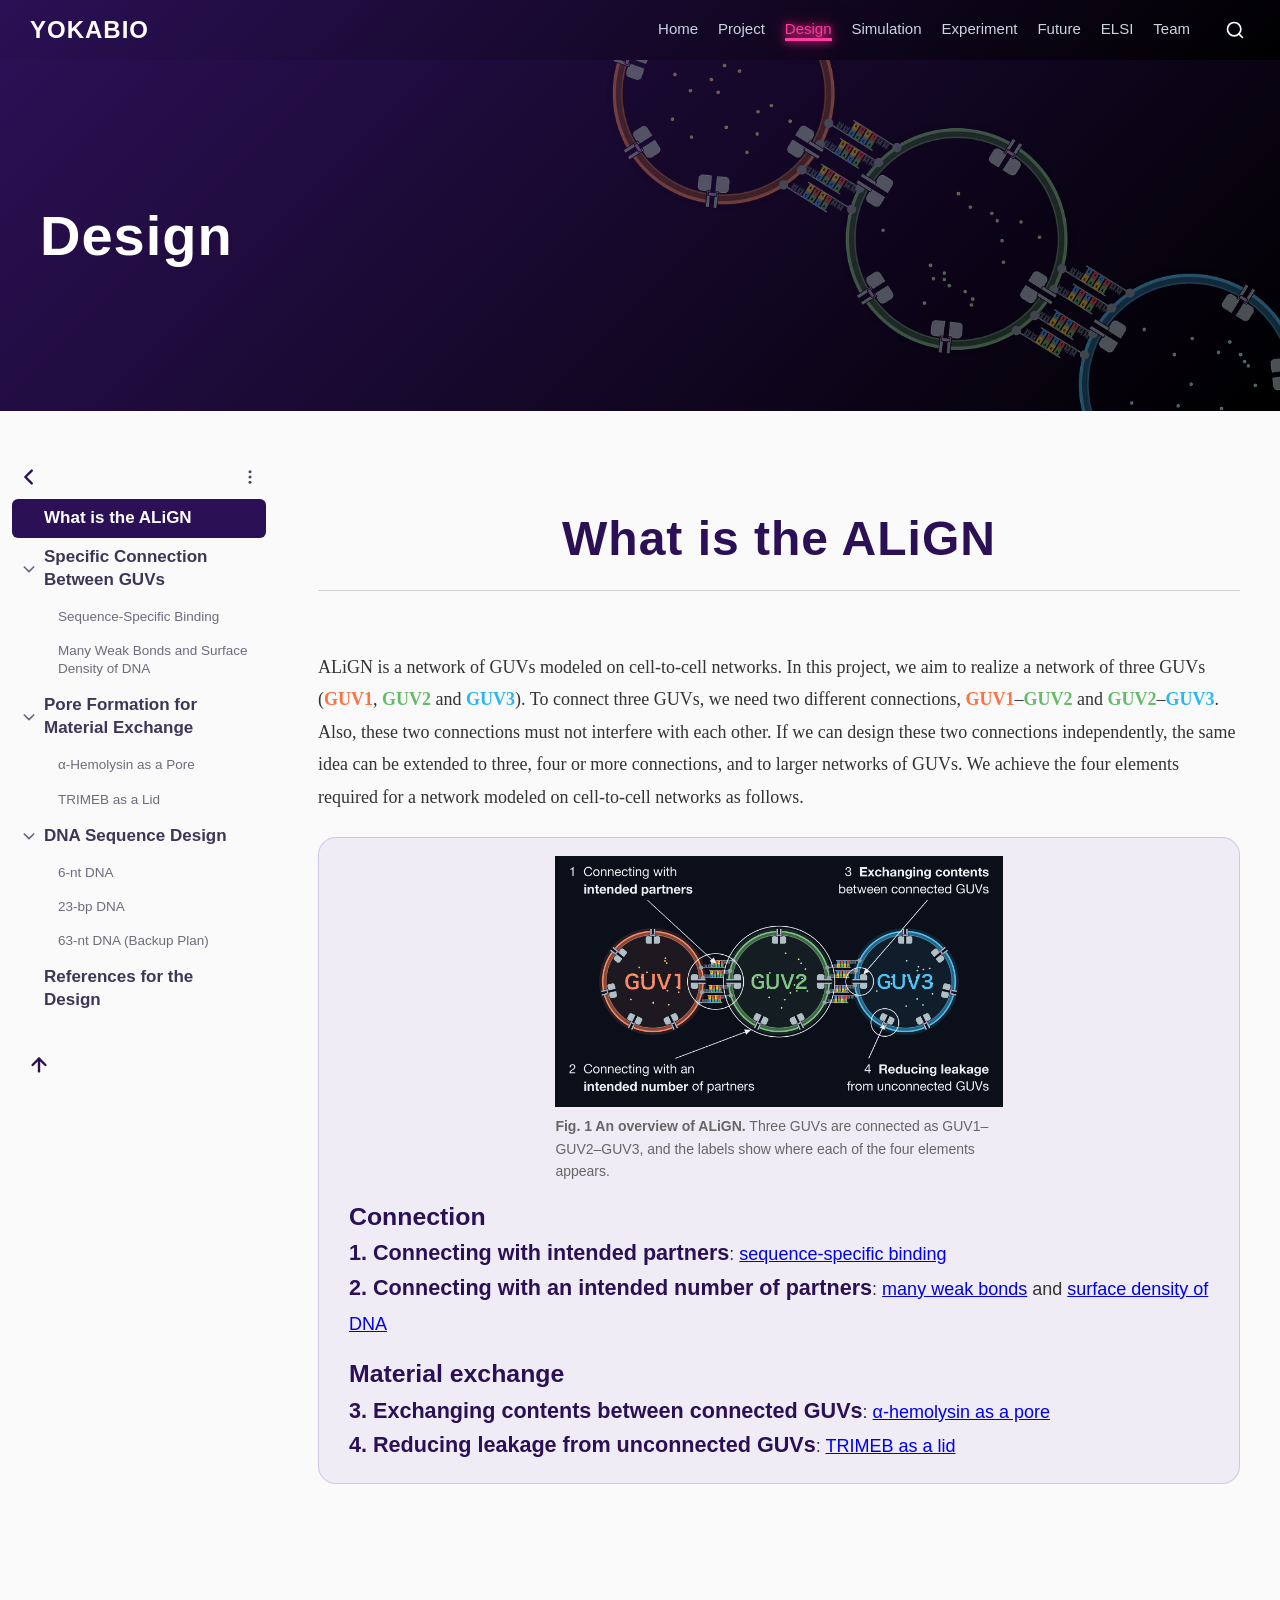
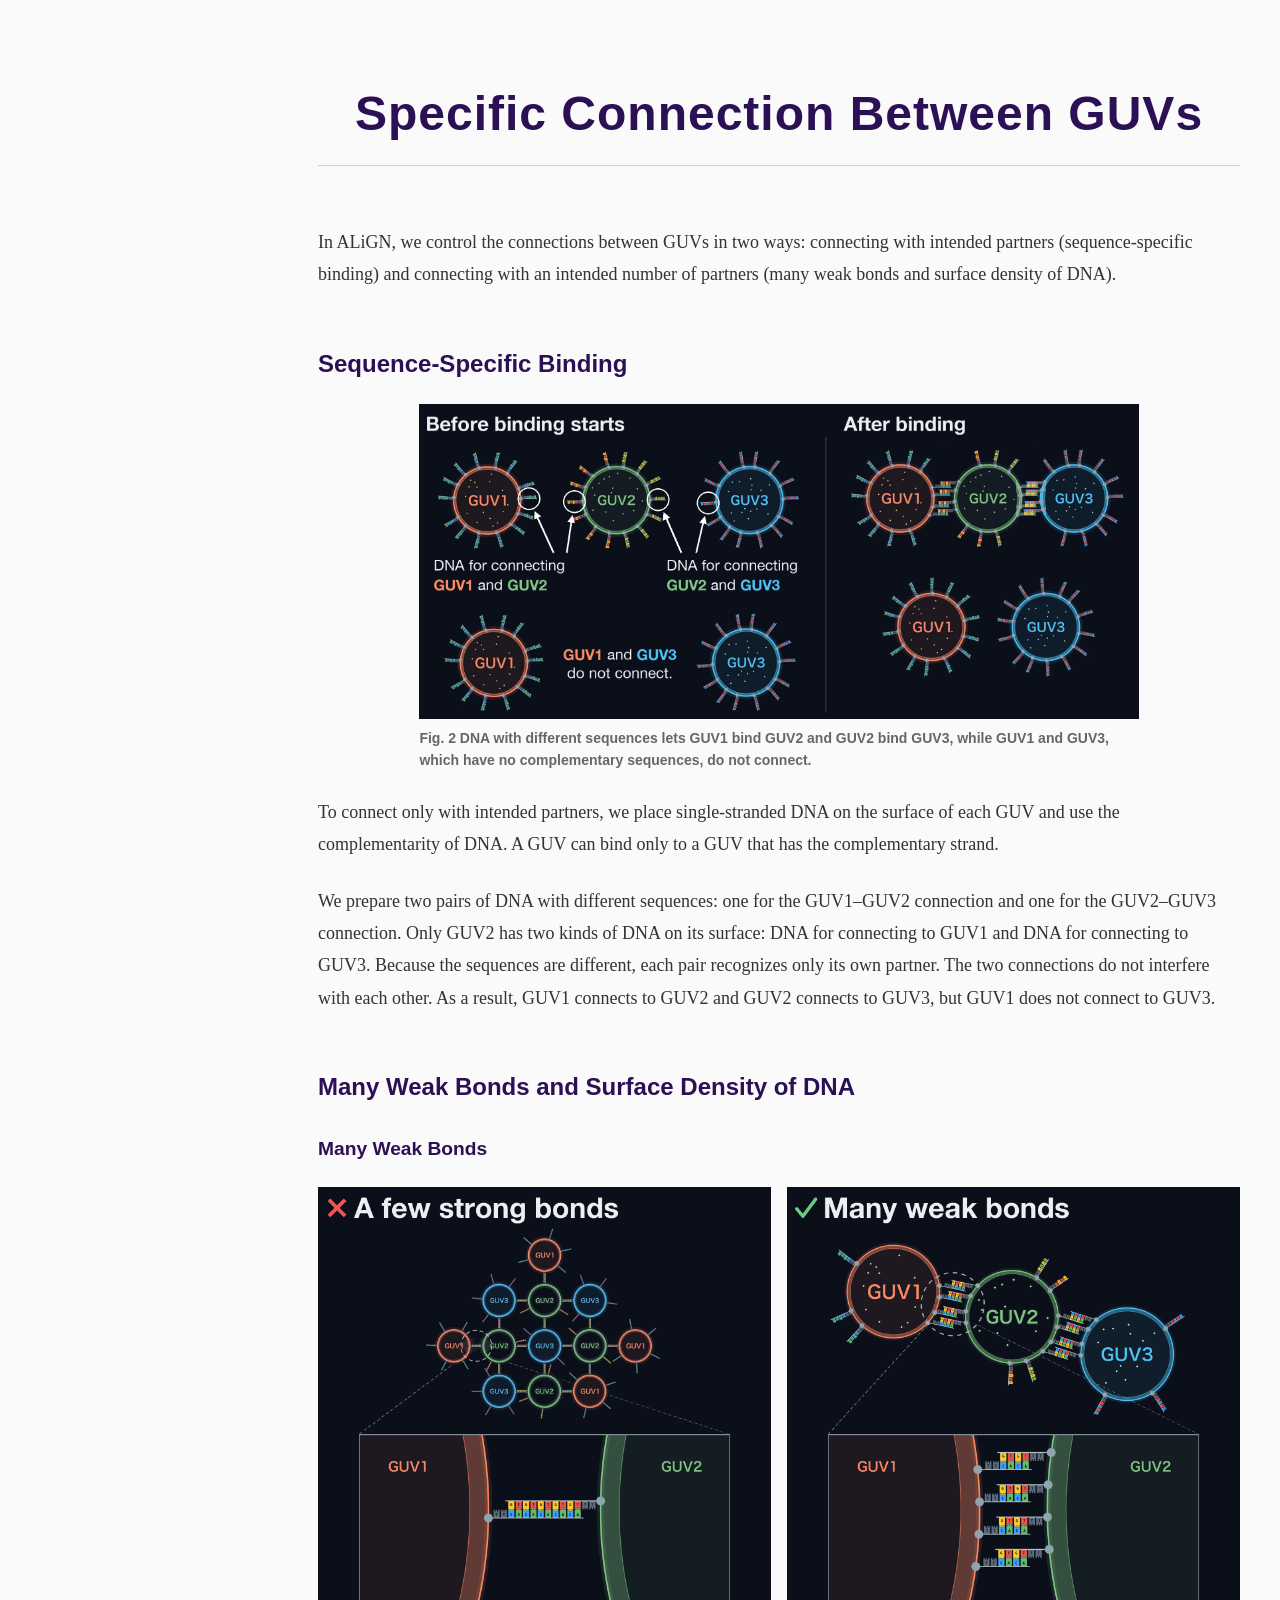
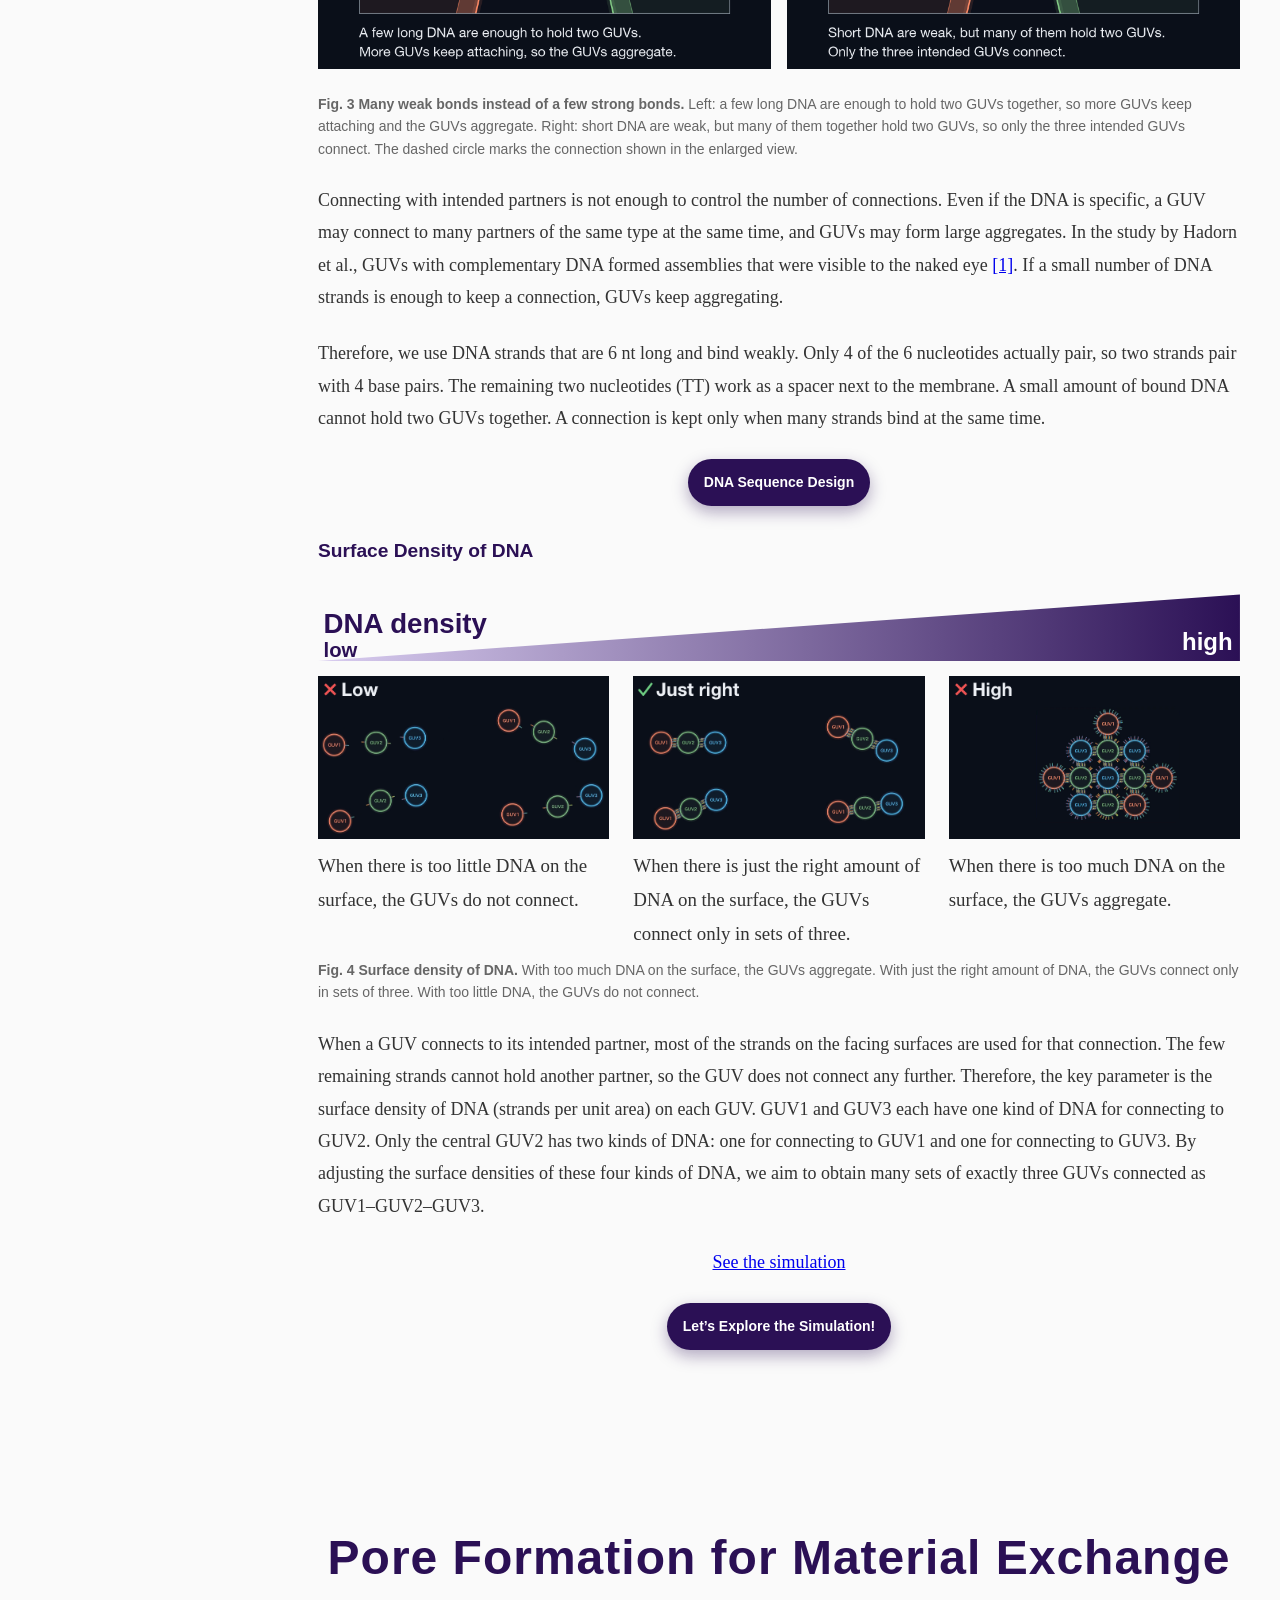
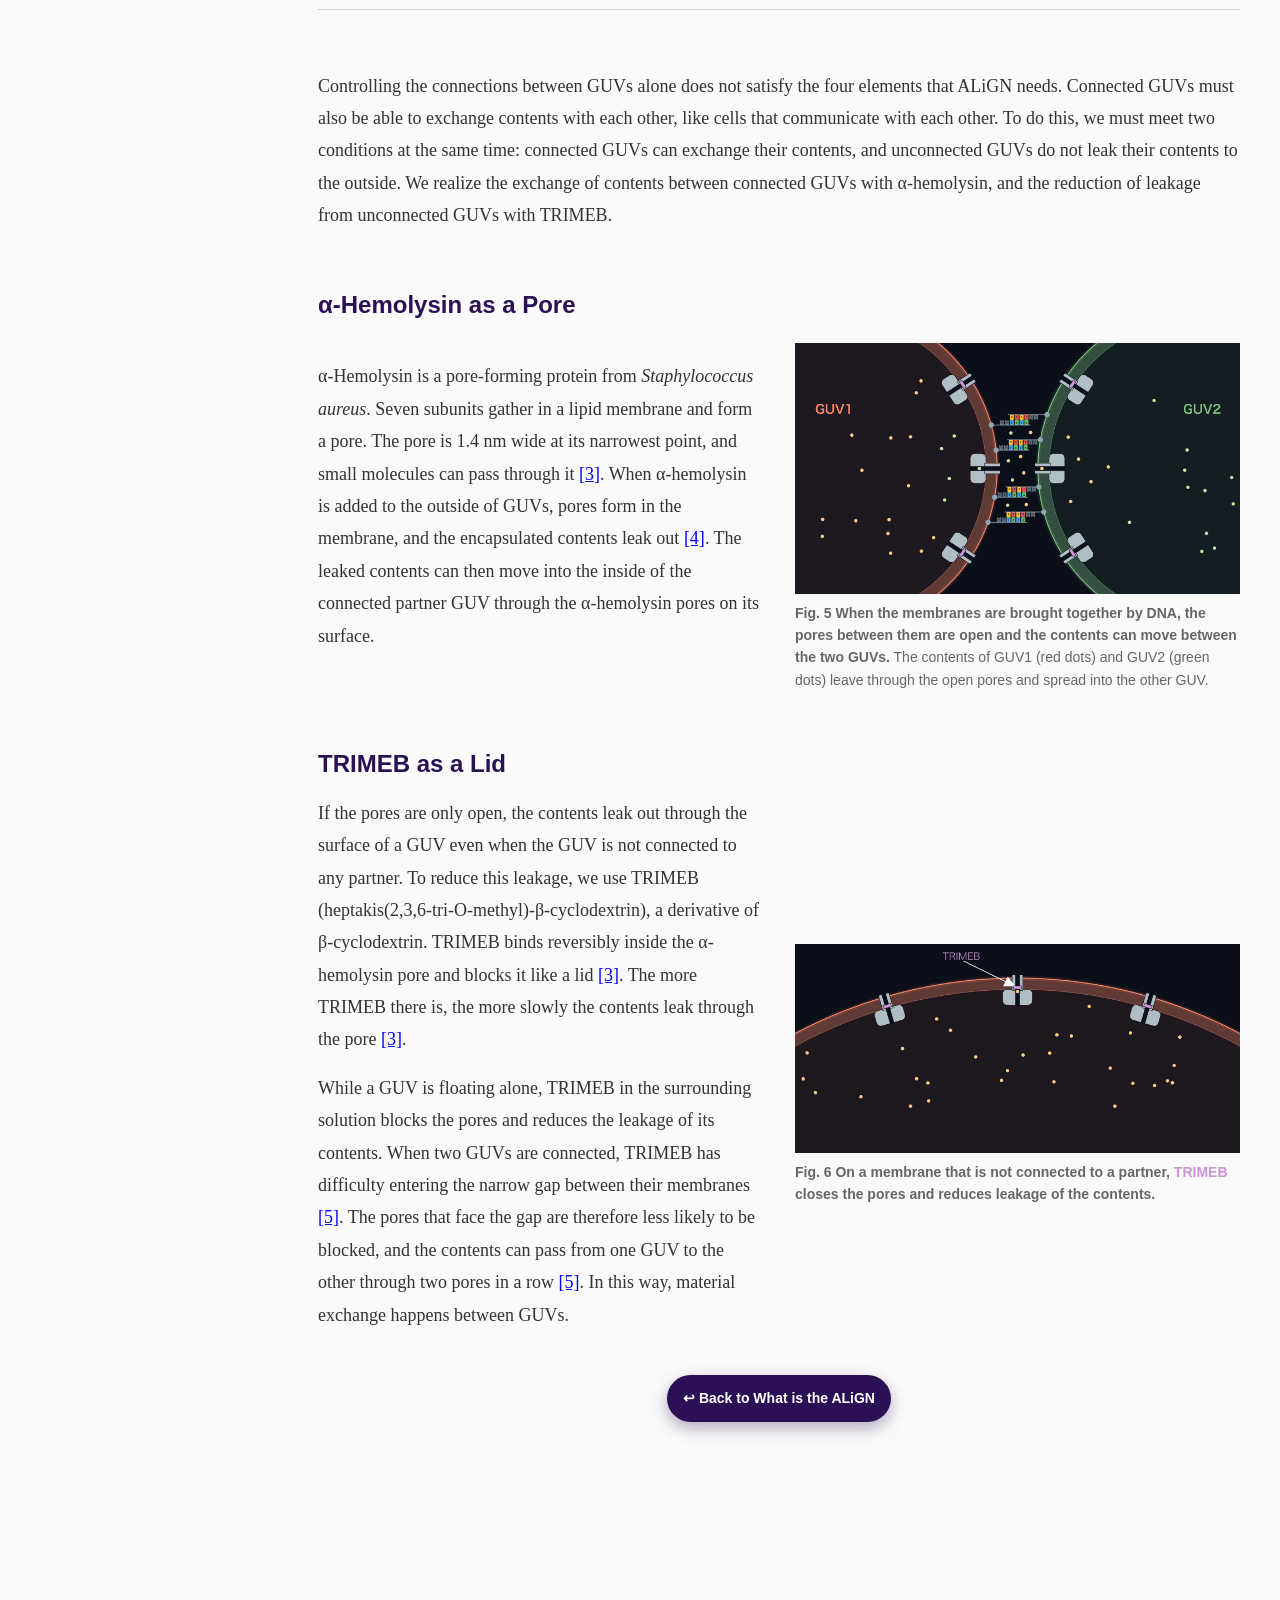
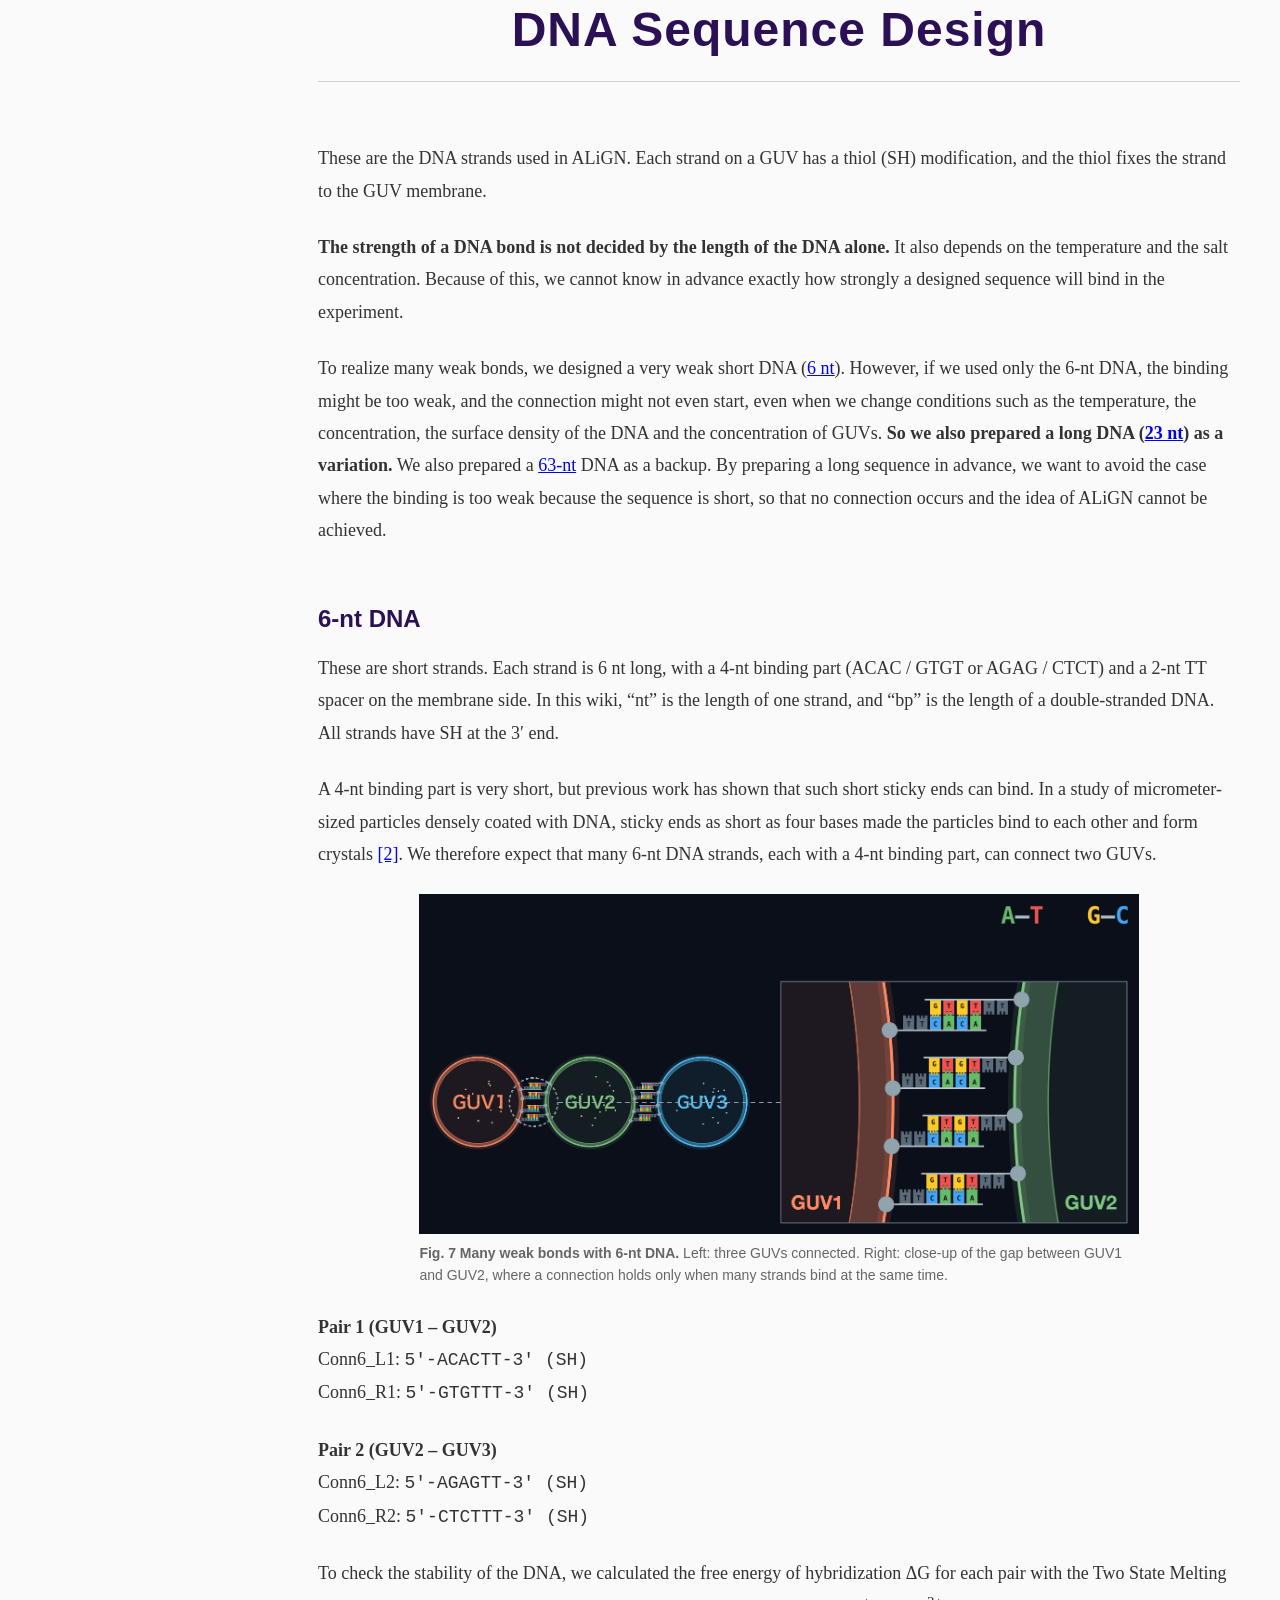
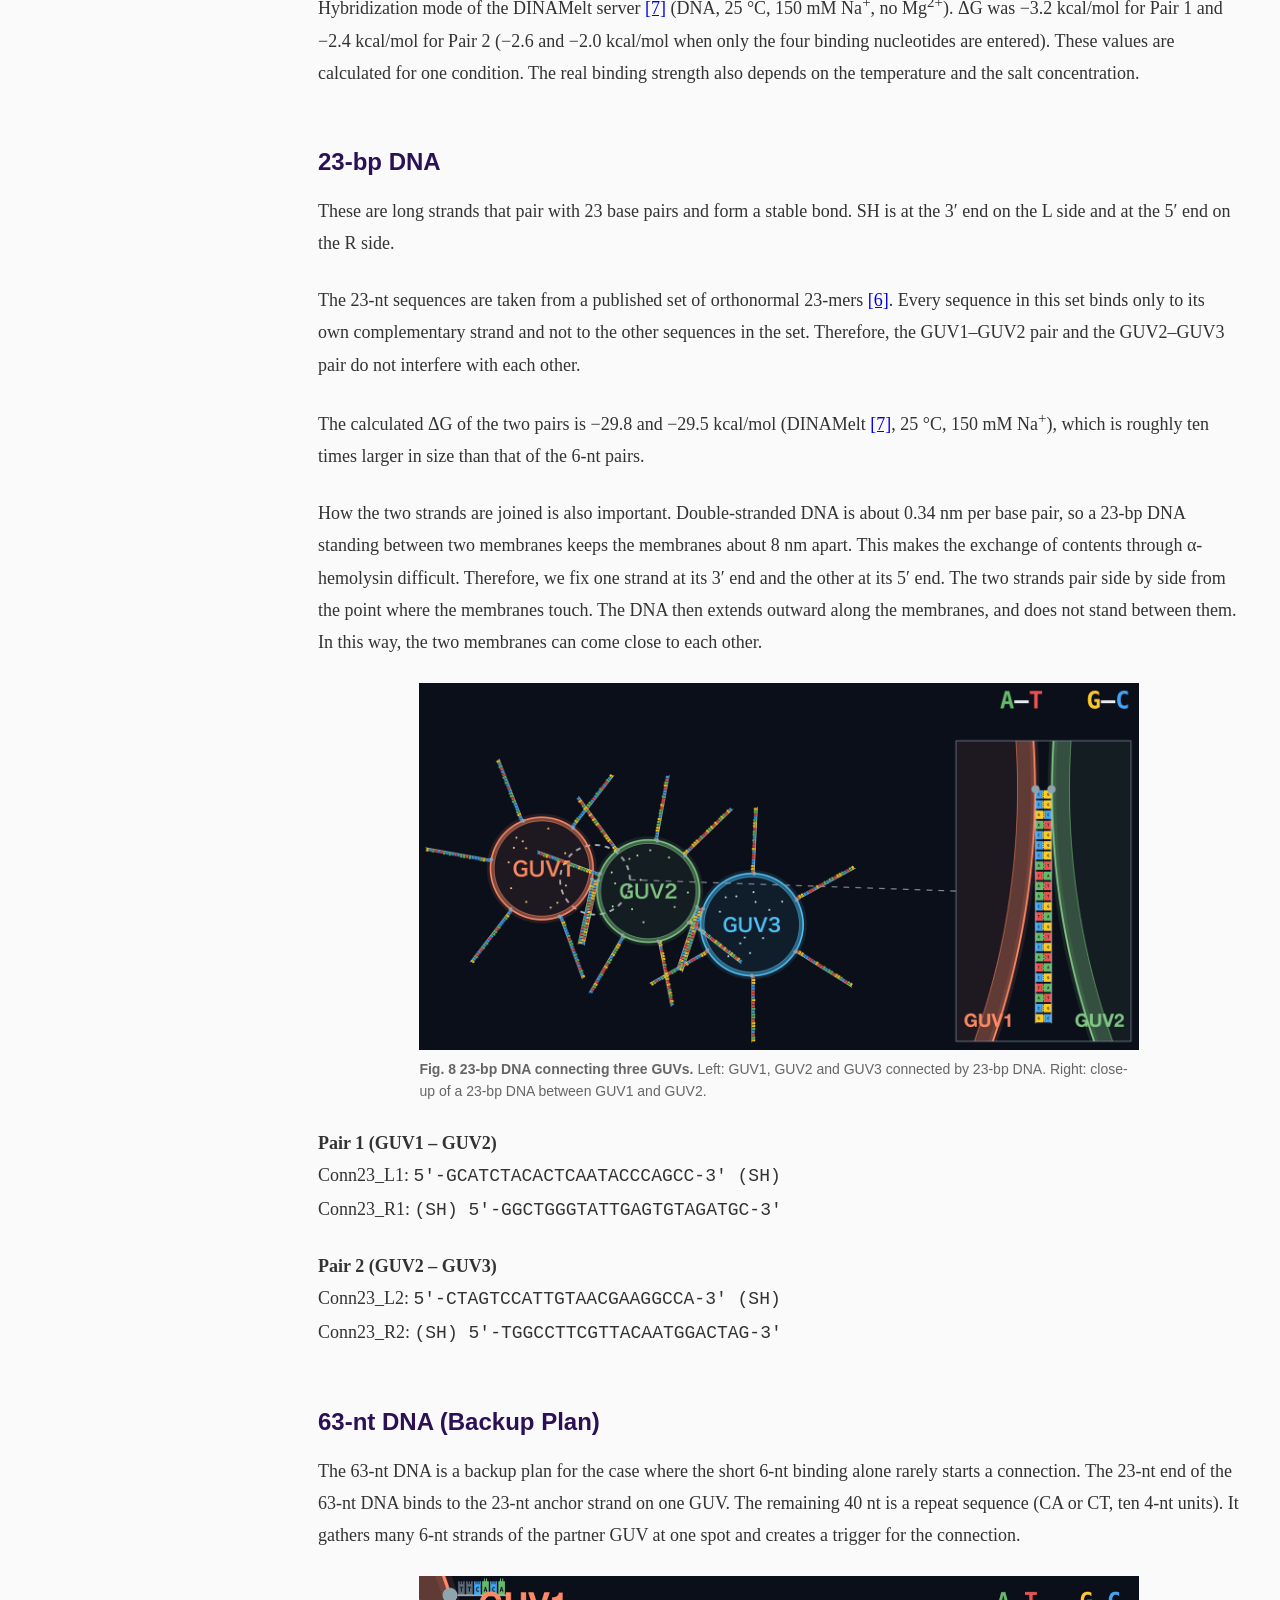
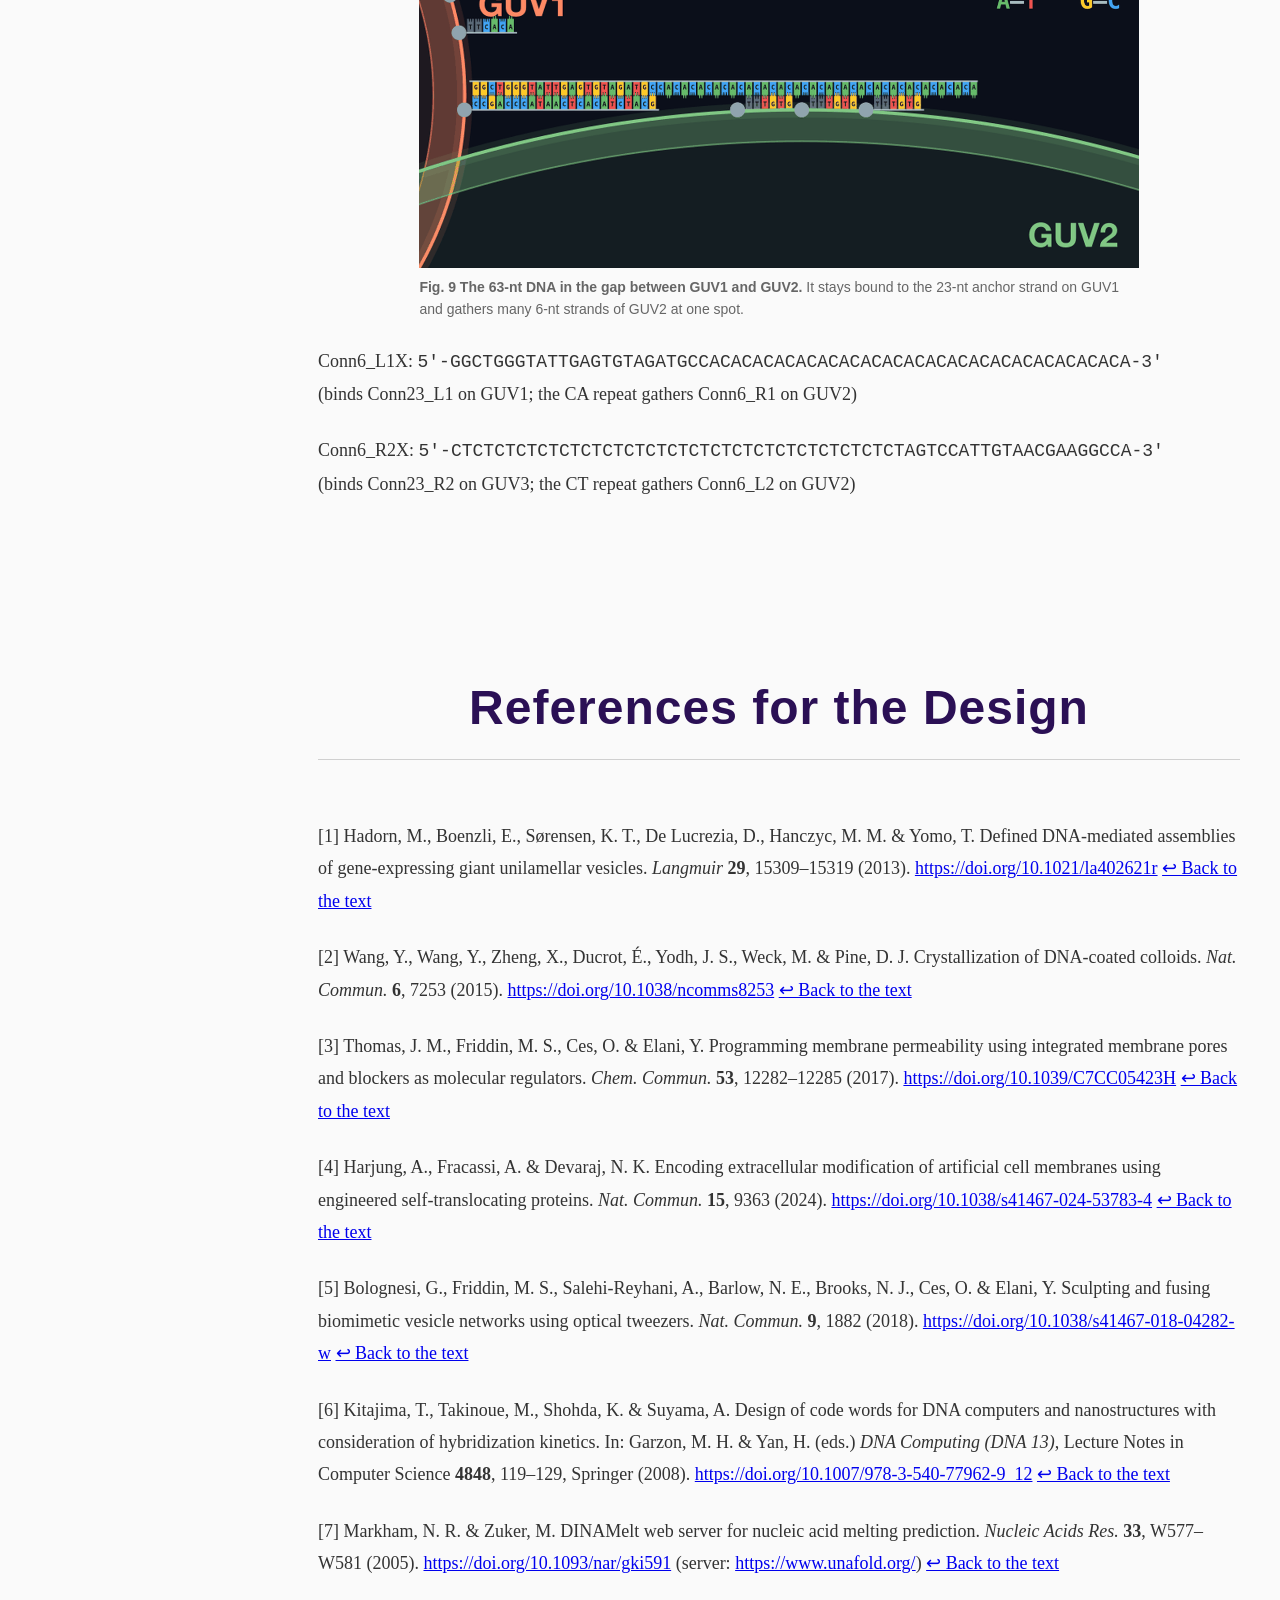
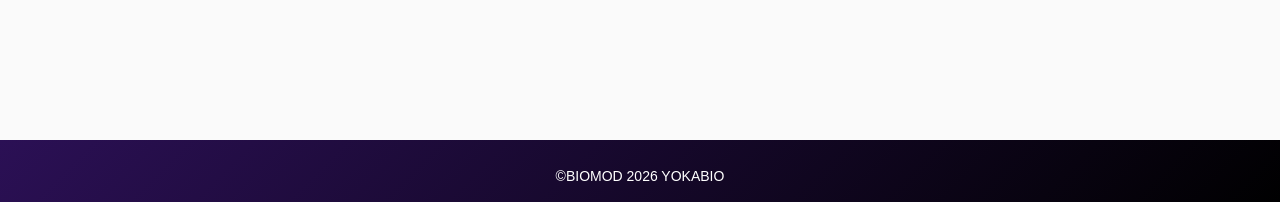
==== commit 09bb54e8: "Design: remove '(see ...)' links in the 1-4 list; Design/Project: overview figure inside the purple " ====
--- a/design.html
+++ b/design.html
@@ -61,20 +61,21 @@
                         
 
 
+
+                    <div class="key-box">
                     <figure class="fig-hero">
                         <img src="images/design-align-overview-v8.png" alt="Three connected GUVs (GUV1, GUV2, GUV3) with the four elements of ALiGN marked by circles and labels">
                         <figcaption><strong>Fig. 1 An overview of ALiGN.</strong> Three GUVs are connected as GUV1–GUV2–GUV3, and the labels show where each of the four elements appears.</figcaption>
                     </figure>
 
-                    <div class="key-box">
                     <p class="key-block key-list">
-                        <span style="font-size:1.15em;"><strong>Connection</strong></span> <span class="key-aside">(see <a href="#specific-connection">Specific Connection Between GUVs</a>)</span><br>
+                        <span style="font-size:1.15em;"><strong>Connection</strong></span><br>
                         <strong>1. Connecting with intended partners</strong><span class="key-aside">: <a href="#sequence-specific-binding">sequence-specific binding</a></span><br>
                         <strong>2. Connecting with an intended number of partners</strong><span class="key-aside">: <a href="#weak-binding-method">many weak bonds</a> and <a href="#surface-density-control">surface density of DNA</a></span>
                     </p>
 
                     <p class="key-block key-list">
-                        <span style="font-size:1.15em;"><strong>Material exchange</strong></span> <span class="key-aside">(see <a href="#pore-formation">Pore Formation for Material Exchange</a>)</span><br>
+                        <span style="font-size:1.15em;"><strong>Material exchange</strong></span><br>
                         <strong>3. Exchanging contents between connected GUVs</strong><span class="key-aside">: <a href="#alpha-hemolysin">α-hemolysin as a pore</a></span><br>
                         <strong>4. Reducing leakage from unconnected GUVs</strong><span class="key-aside">: <a href="#trimeb-lid">TRIMEB as a lid</a></span>
                     </p>
--- a/style.css
+++ b/style.css
@@ -305,6 +305,10 @@
 /* 4 つの要素の一覧の太字（Connection / Material exchange と 1〜4 の項目名）は、ほかの見出しと同じ紫にする */
 .section-text p.key-list strong {
     color: #2b1055;
+}
+
+.section-text .key-box figure.fig-hero {
+    margin: 14px auto 6px;
 }
 
 .section-text .key-box p.key-block {
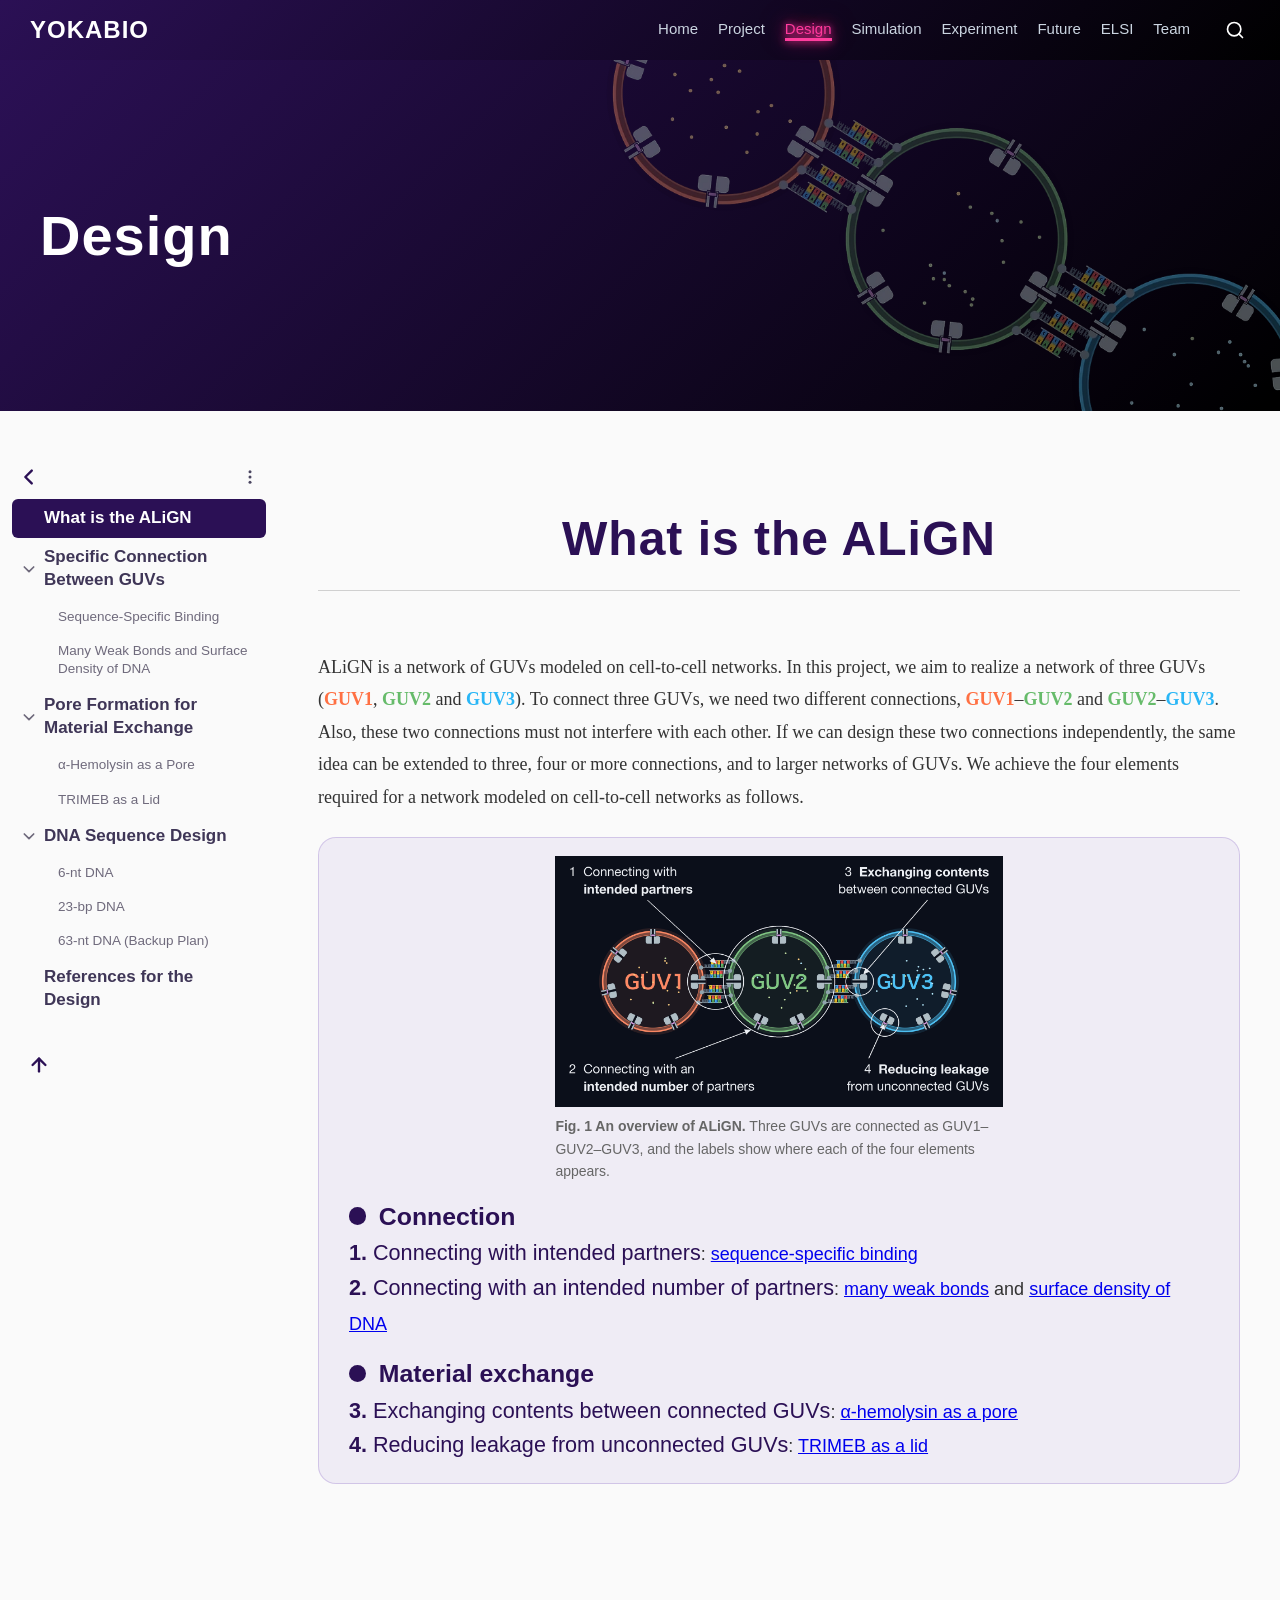
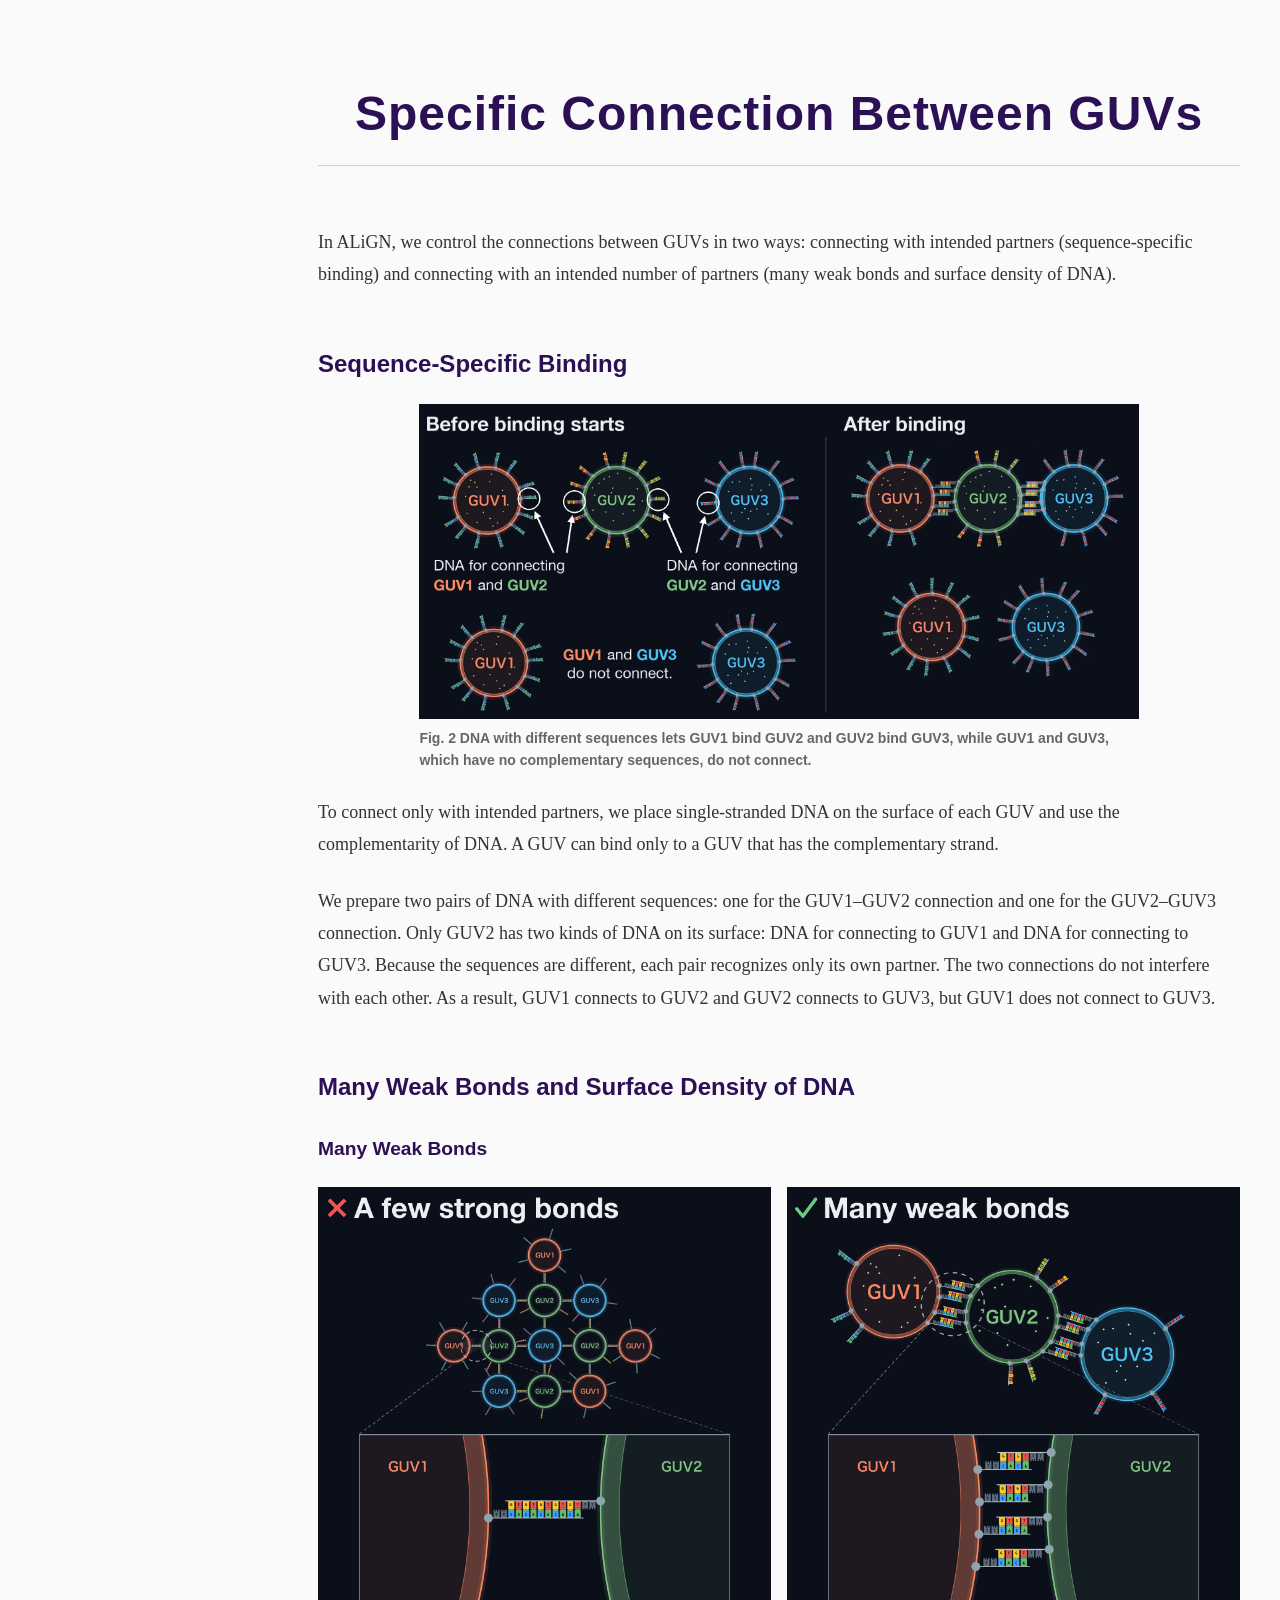
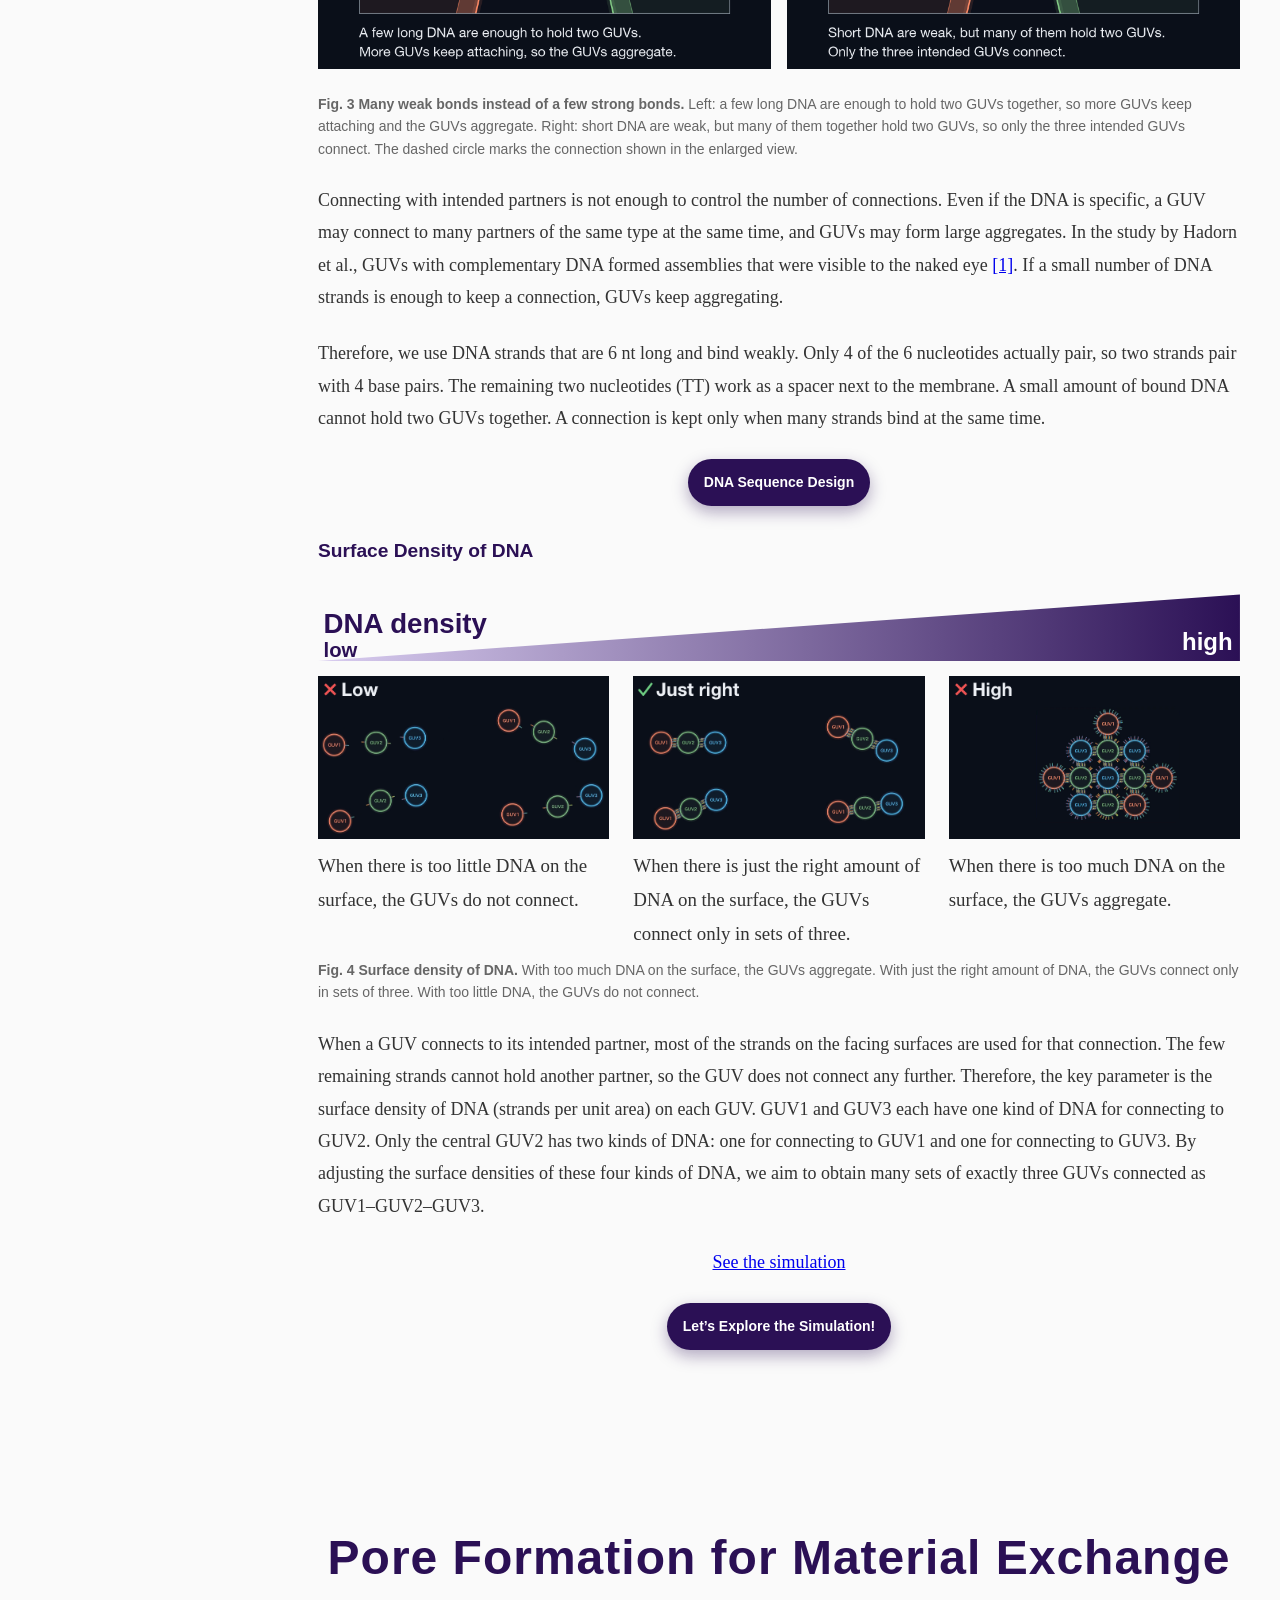
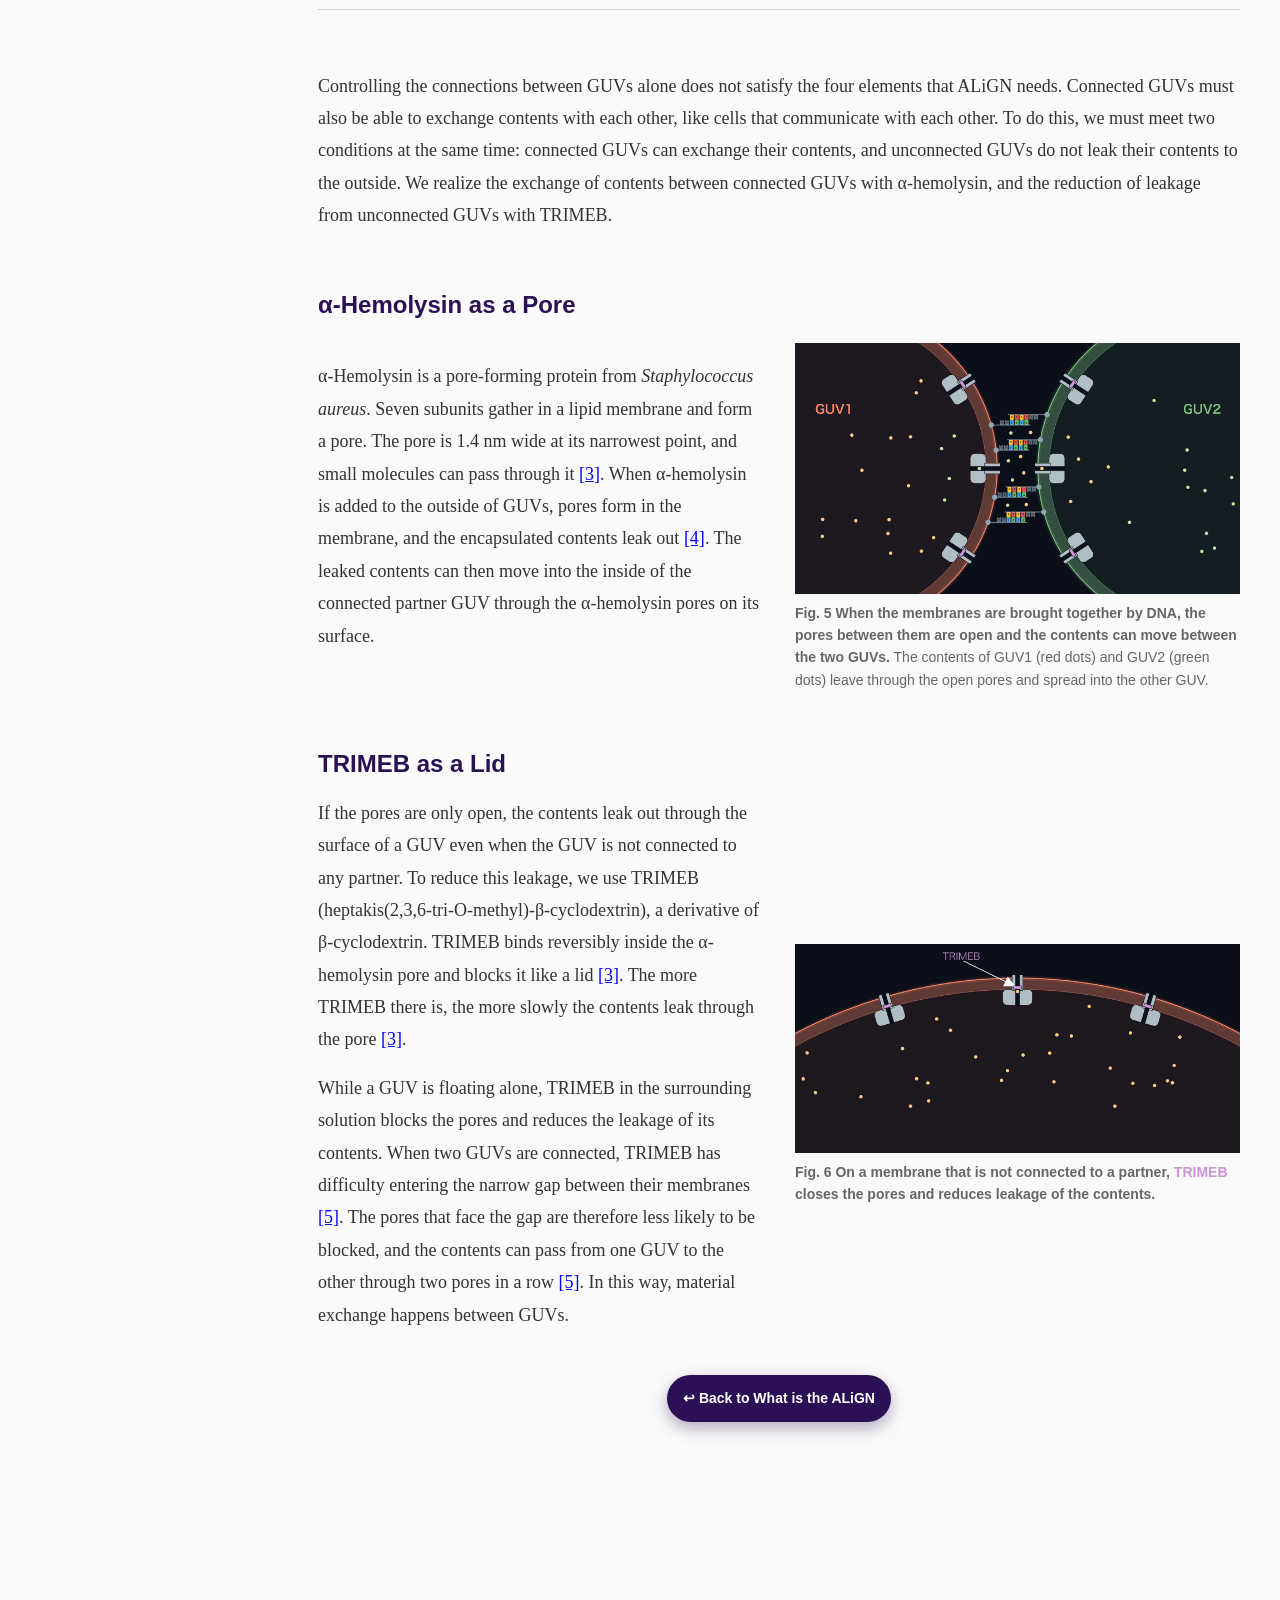
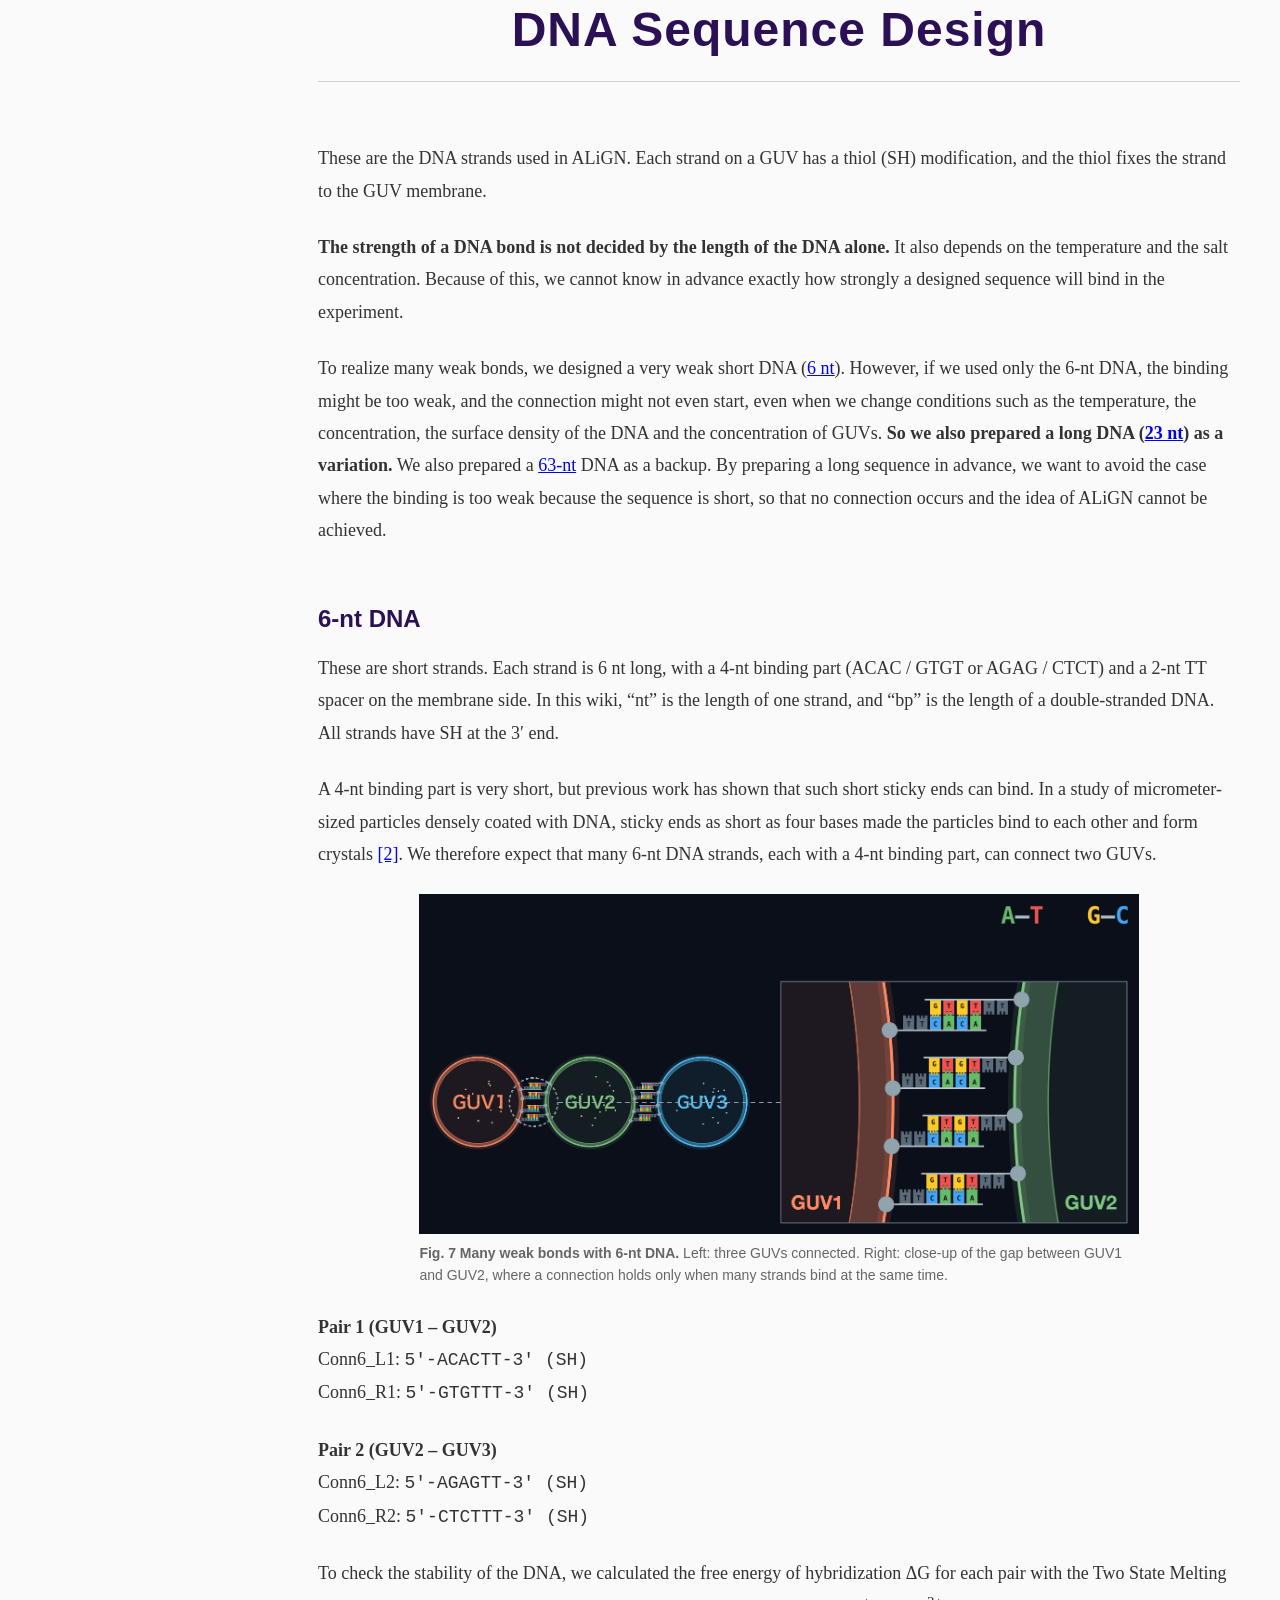
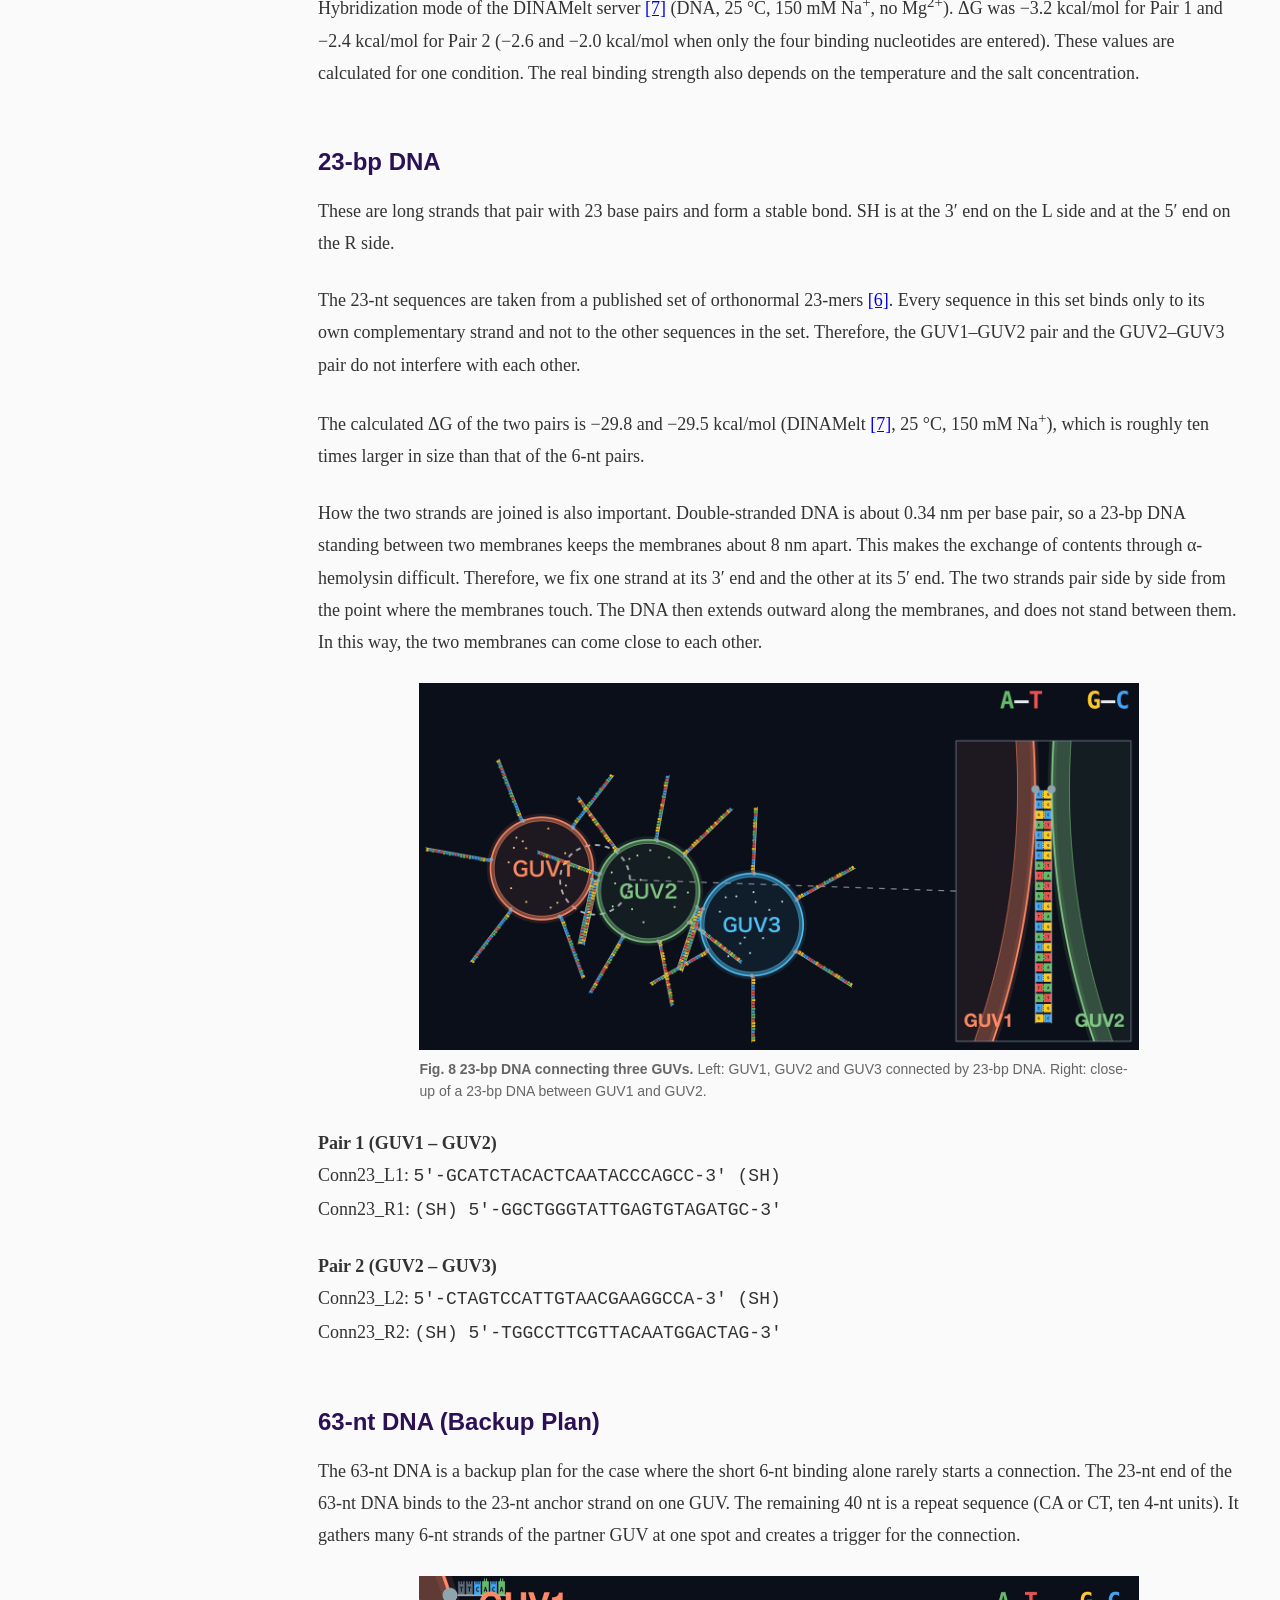
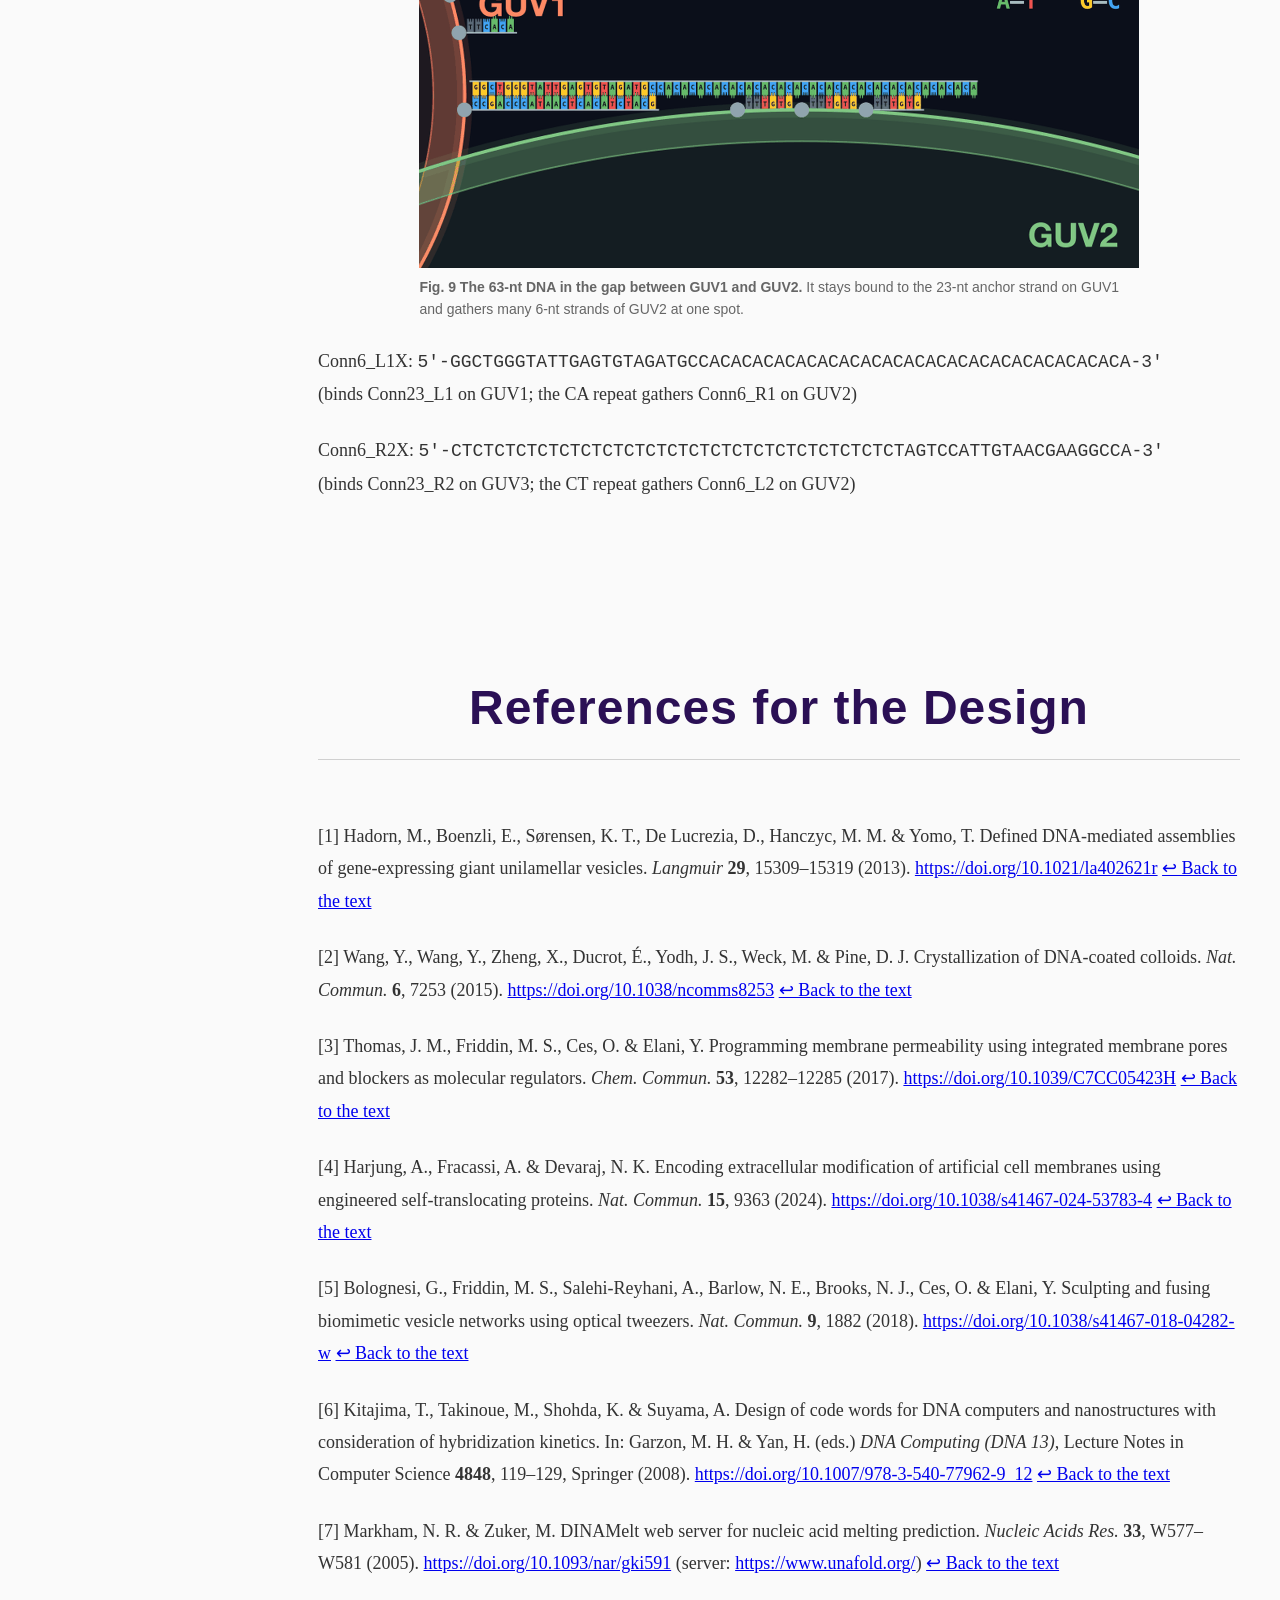
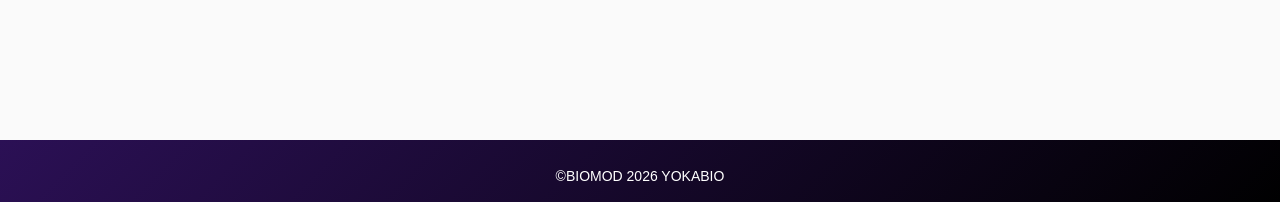
==== commit 495f65c4: "Key lists: only the numbers 1.-4. in bold; bullet also in the Project Issue list Co-Authored-By: Cla" ====
--- a/design.html
+++ b/design.html
@@ -70,14 +70,14 @@
 
                     <p class="key-block key-list">
                         <span style="font-size:1.15em;"><strong>Connection</strong></span><br>
-                        <strong>1. Connecting with intended partners</strong><span class="key-aside">: <a href="#sequence-specific-binding">sequence-specific binding</a></span><br>
-                        <strong>2. Connecting with an intended number of partners</strong><span class="key-aside">: <a href="#weak-binding-method">many weak bonds</a> and <a href="#surface-density-control">surface density of DNA</a></span>
+                        <strong>1.</strong><span class="key-item"> Connecting with intended partners</span><span class="key-aside">: <a href="#sequence-specific-binding">sequence-specific binding</a></span><br>
+                        <strong>2.</strong><span class="key-item"> Connecting with an intended number of partners</span><span class="key-aside">: <a href="#weak-binding-method">many weak bonds</a> and <a href="#surface-density-control">surface density of DNA</a></span>
                     </p>
 
                     <p class="key-block key-list">
                         <span style="font-size:1.15em;"><strong>Material exchange</strong></span><br>
-                        <strong>3. Exchanging contents between connected GUVs</strong><span class="key-aside">: <a href="#alpha-hemolysin">α-hemolysin as a pore</a></span><br>
-                        <strong>4. Reducing leakage from unconnected GUVs</strong><span class="key-aside">: <a href="#trimeb-lid">TRIMEB as a lid</a></span>
+                        <strong>3.</strong><span class="key-item"> Exchanging contents between connected GUVs</span><span class="key-aside">: <a href="#alpha-hemolysin">α-hemolysin as a pore</a></span><br>
+                        <strong>4.</strong><span class="key-item"> Reducing leakage from unconnected GUVs</span><span class="key-aside">: <a href="#trimeb-lid">TRIMEB as a lid</a></span>
                     </p>
                     </div>
 
--- a/style.css
+++ b/style.css
@@ -307,6 +307,18 @@
     color: #2b1055;
 }
 
+/* 「Connection」「Material exchange」の前に、紫の黒丸（●）を付ける */
+.section-text p.key-list > span:first-child::before {
+    content: "";
+    display: inline-block;
+    width: 0.7em;
+    height: 0.7em;
+    border-radius: 50%;
+    background: #2b1055;
+    margin-right: 0.5em;
+    vertical-align: baseline;
+}
+
 .section-text .key-box figure.fig-hero {
     margin: 14px auto 6px;
 }
@@ -315,8 +327,14 @@
     margin: 14px 0;
 }
 
+/* 太字は、見出し（Connection / Material exchange）と、項目の番号（1. 〜 4.）だけ。項目名は、ふつうの太さ */
 .section-text p.key-list strong {
     font-weight: 700;
+}
+
+.section-text p.key-list .key-item {
+    color: #2b1055;
+    font-weight: 400;
 }
 
 .section-text p.key-list .key-note {
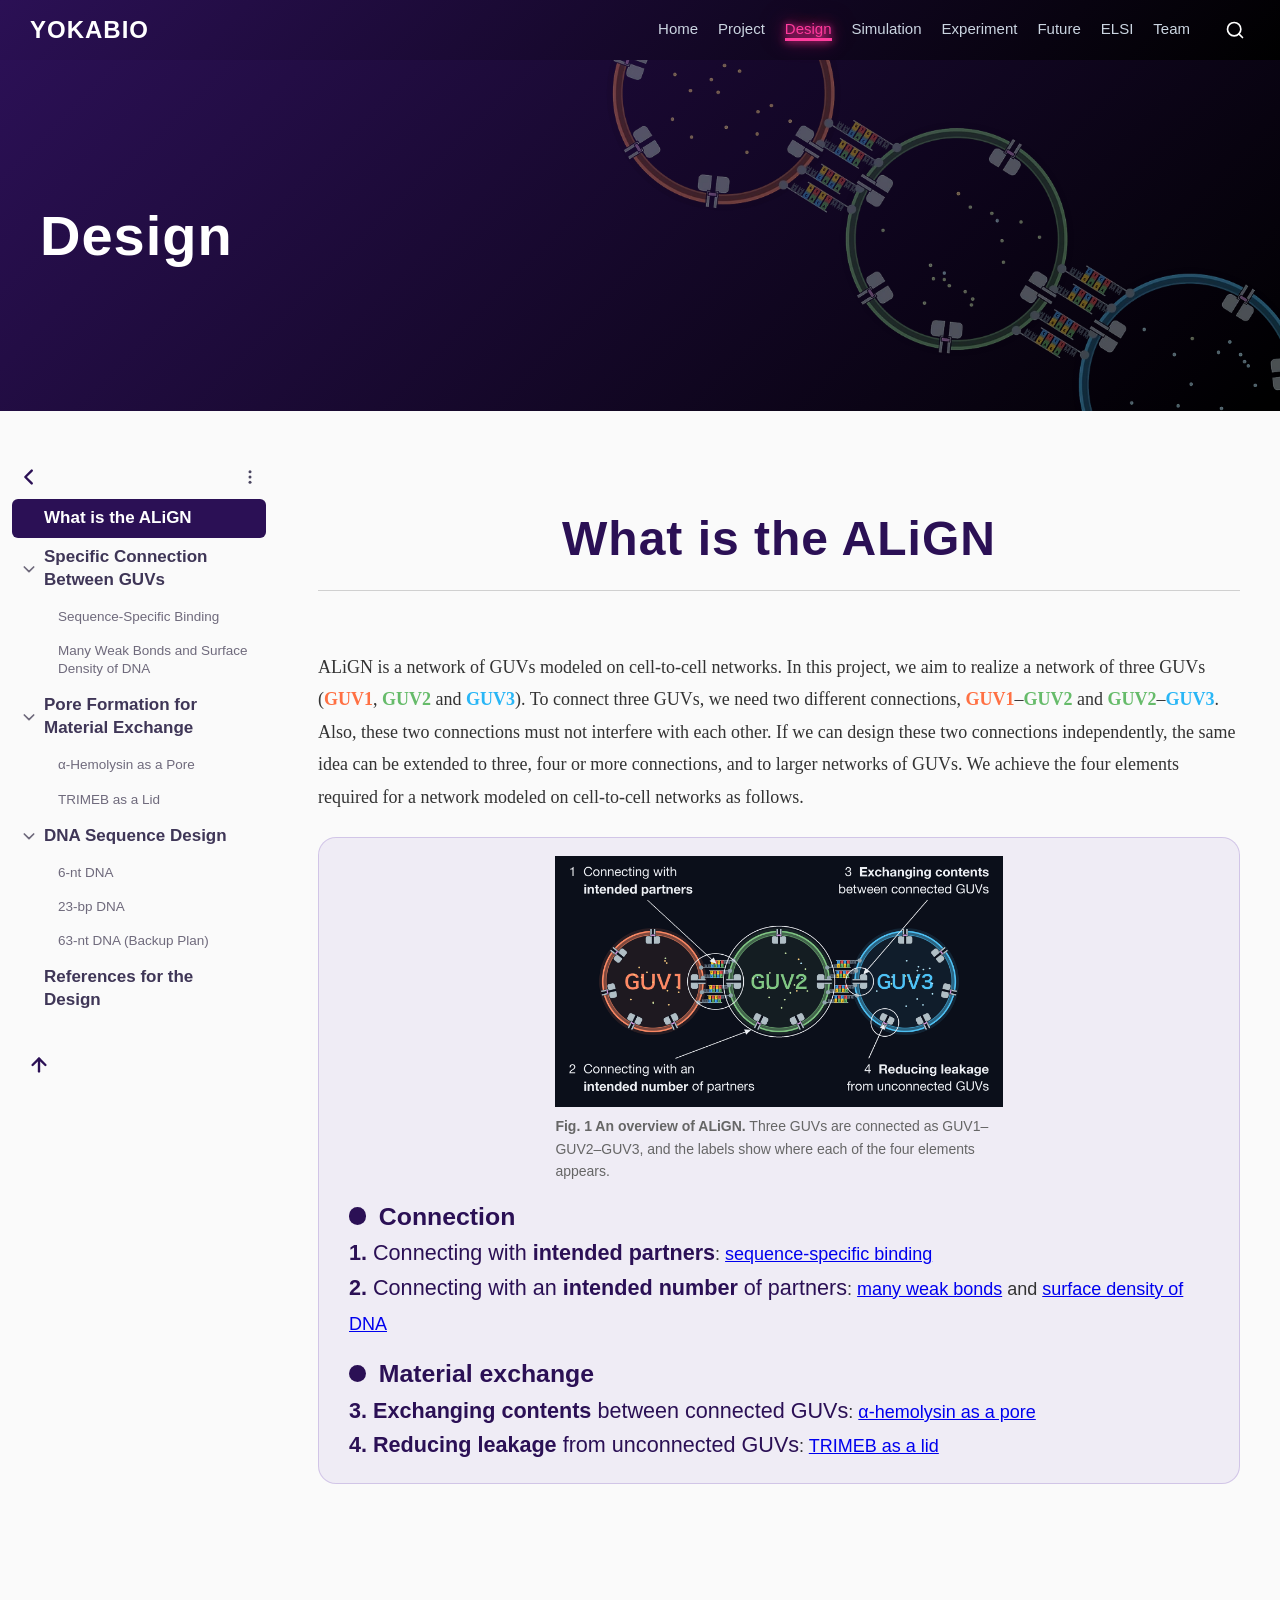
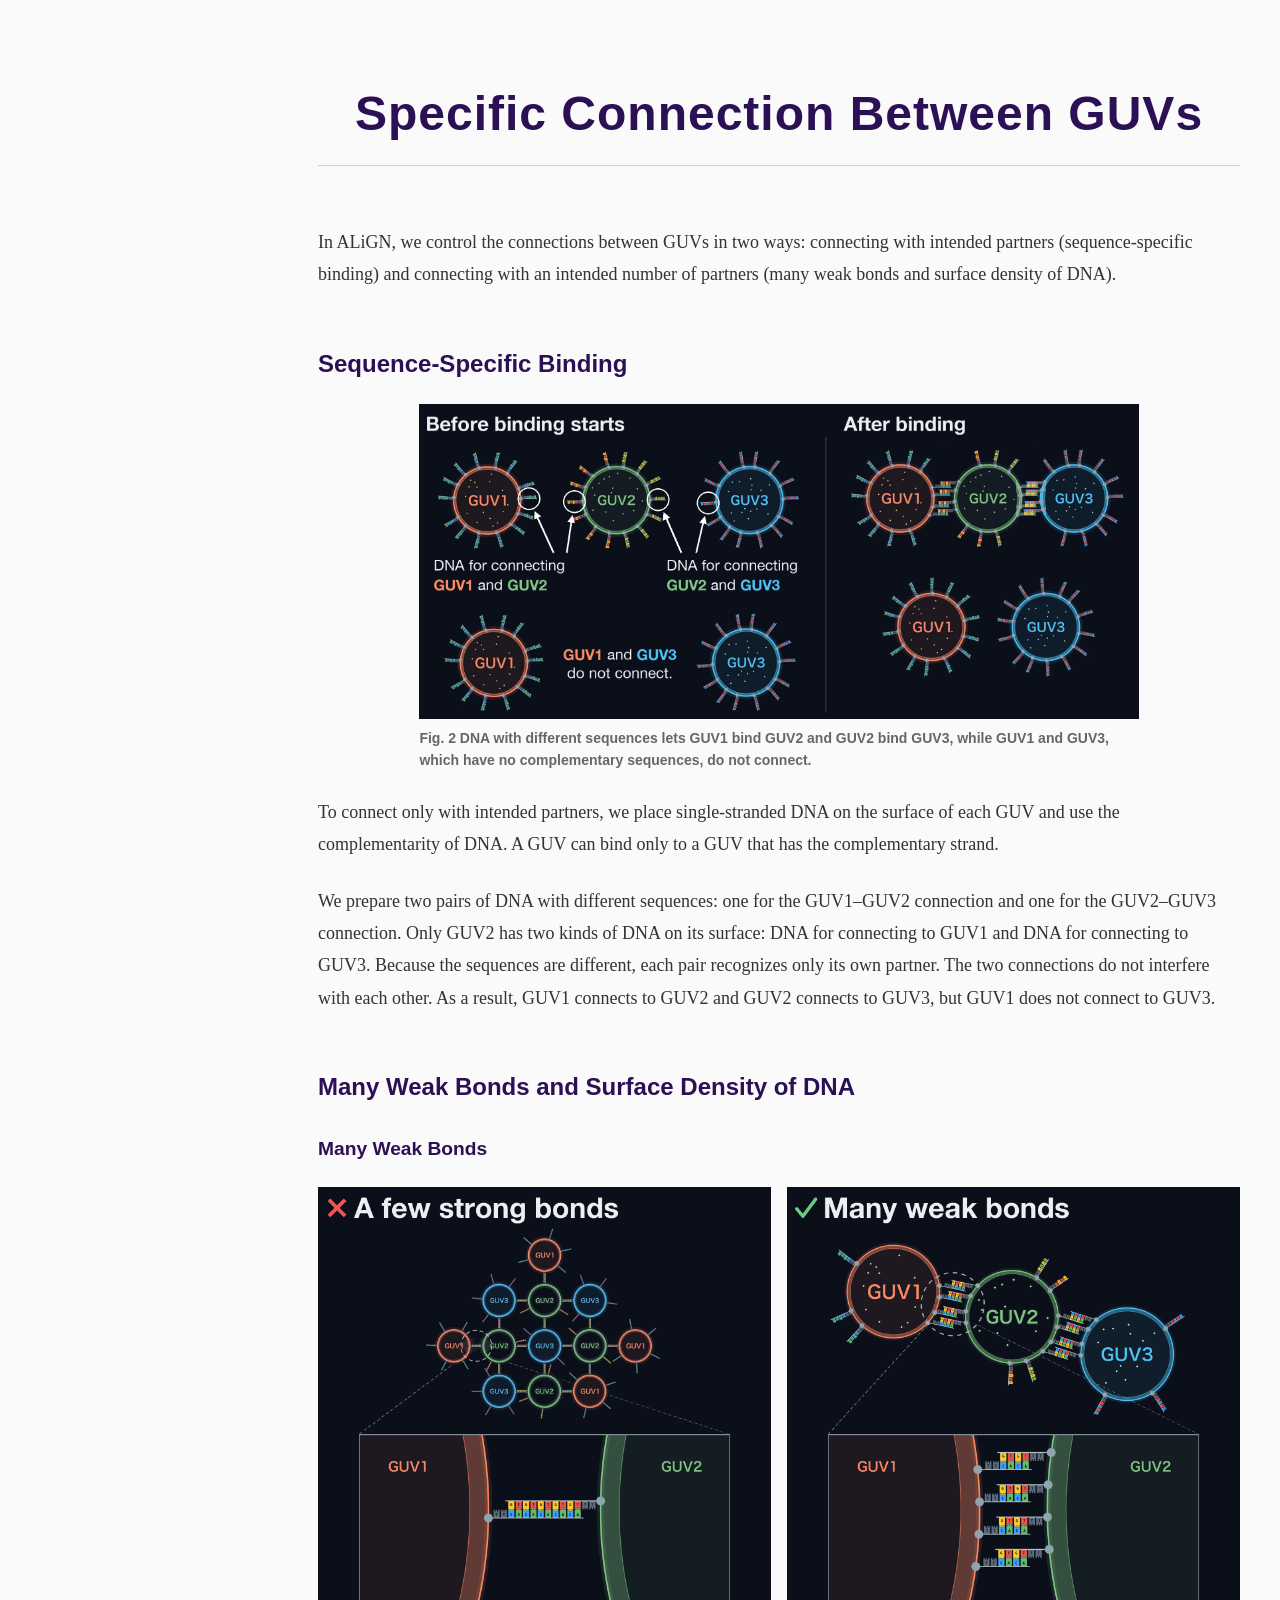
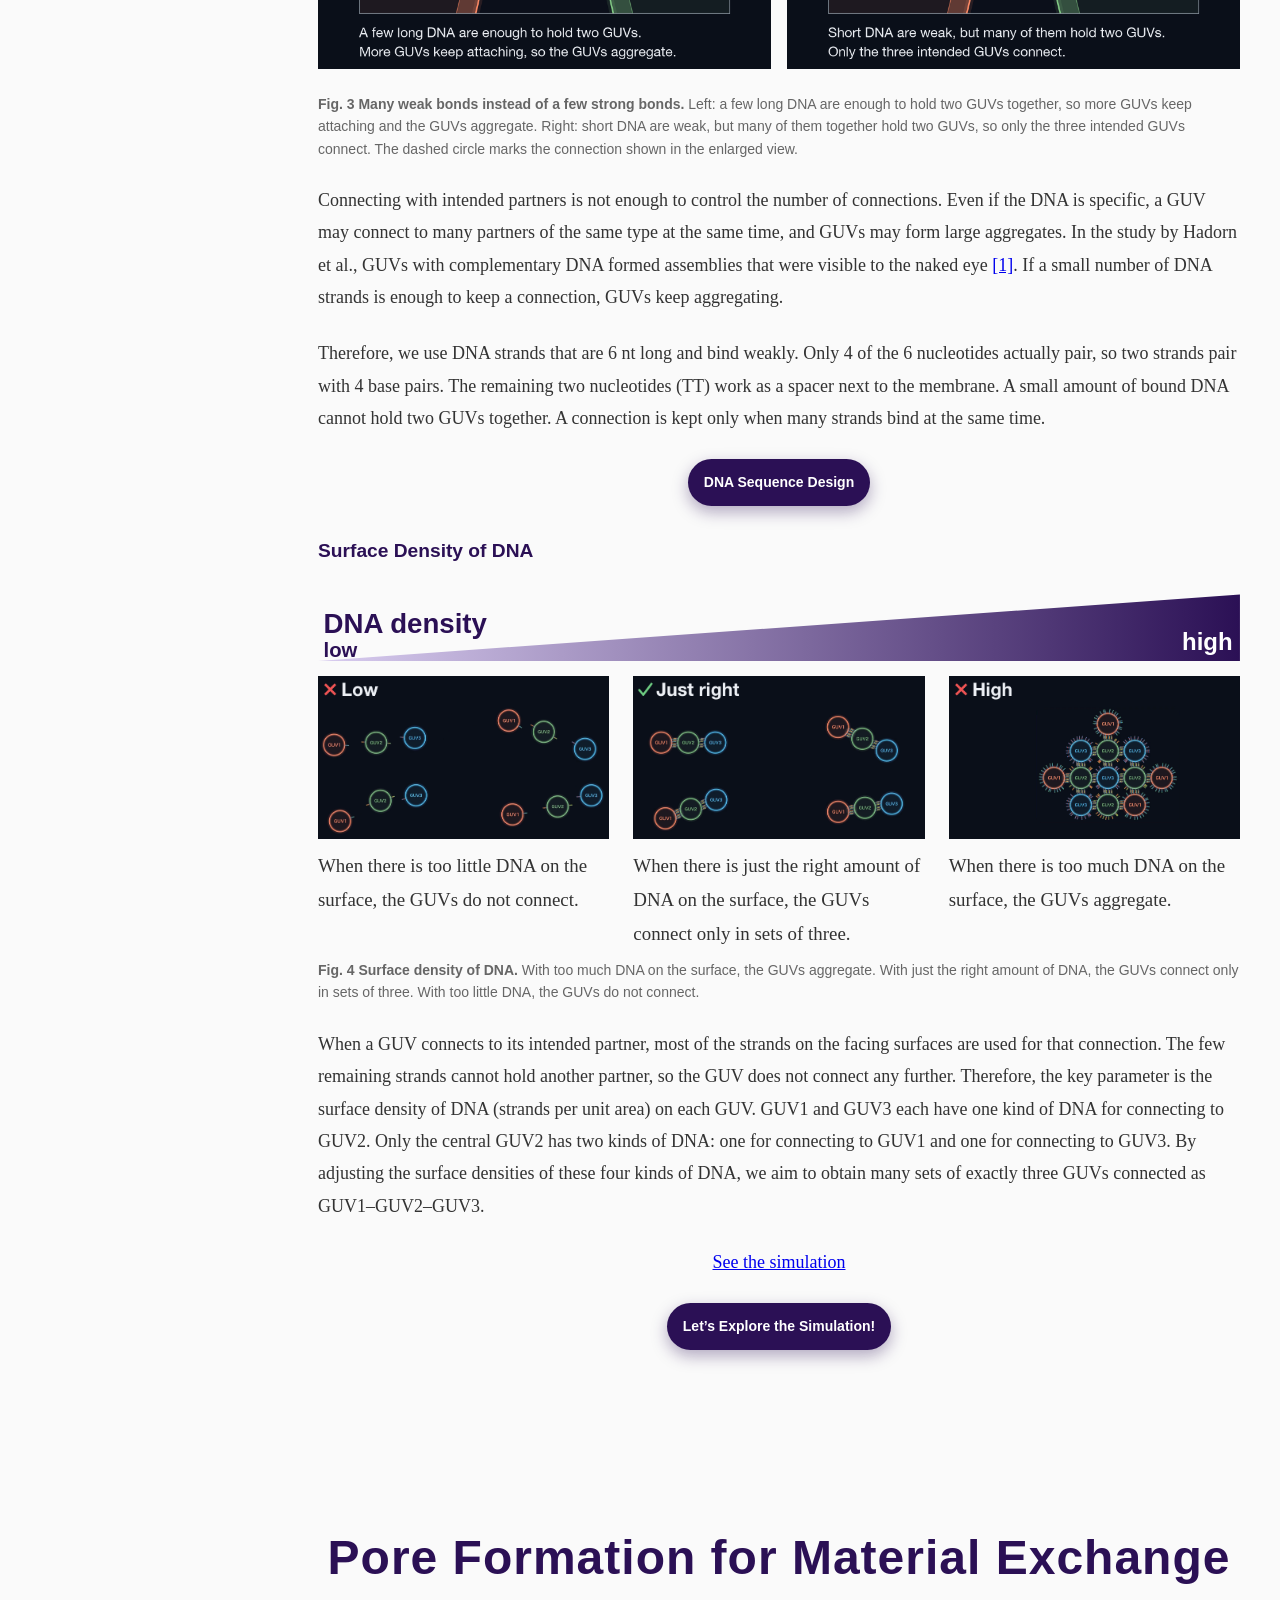
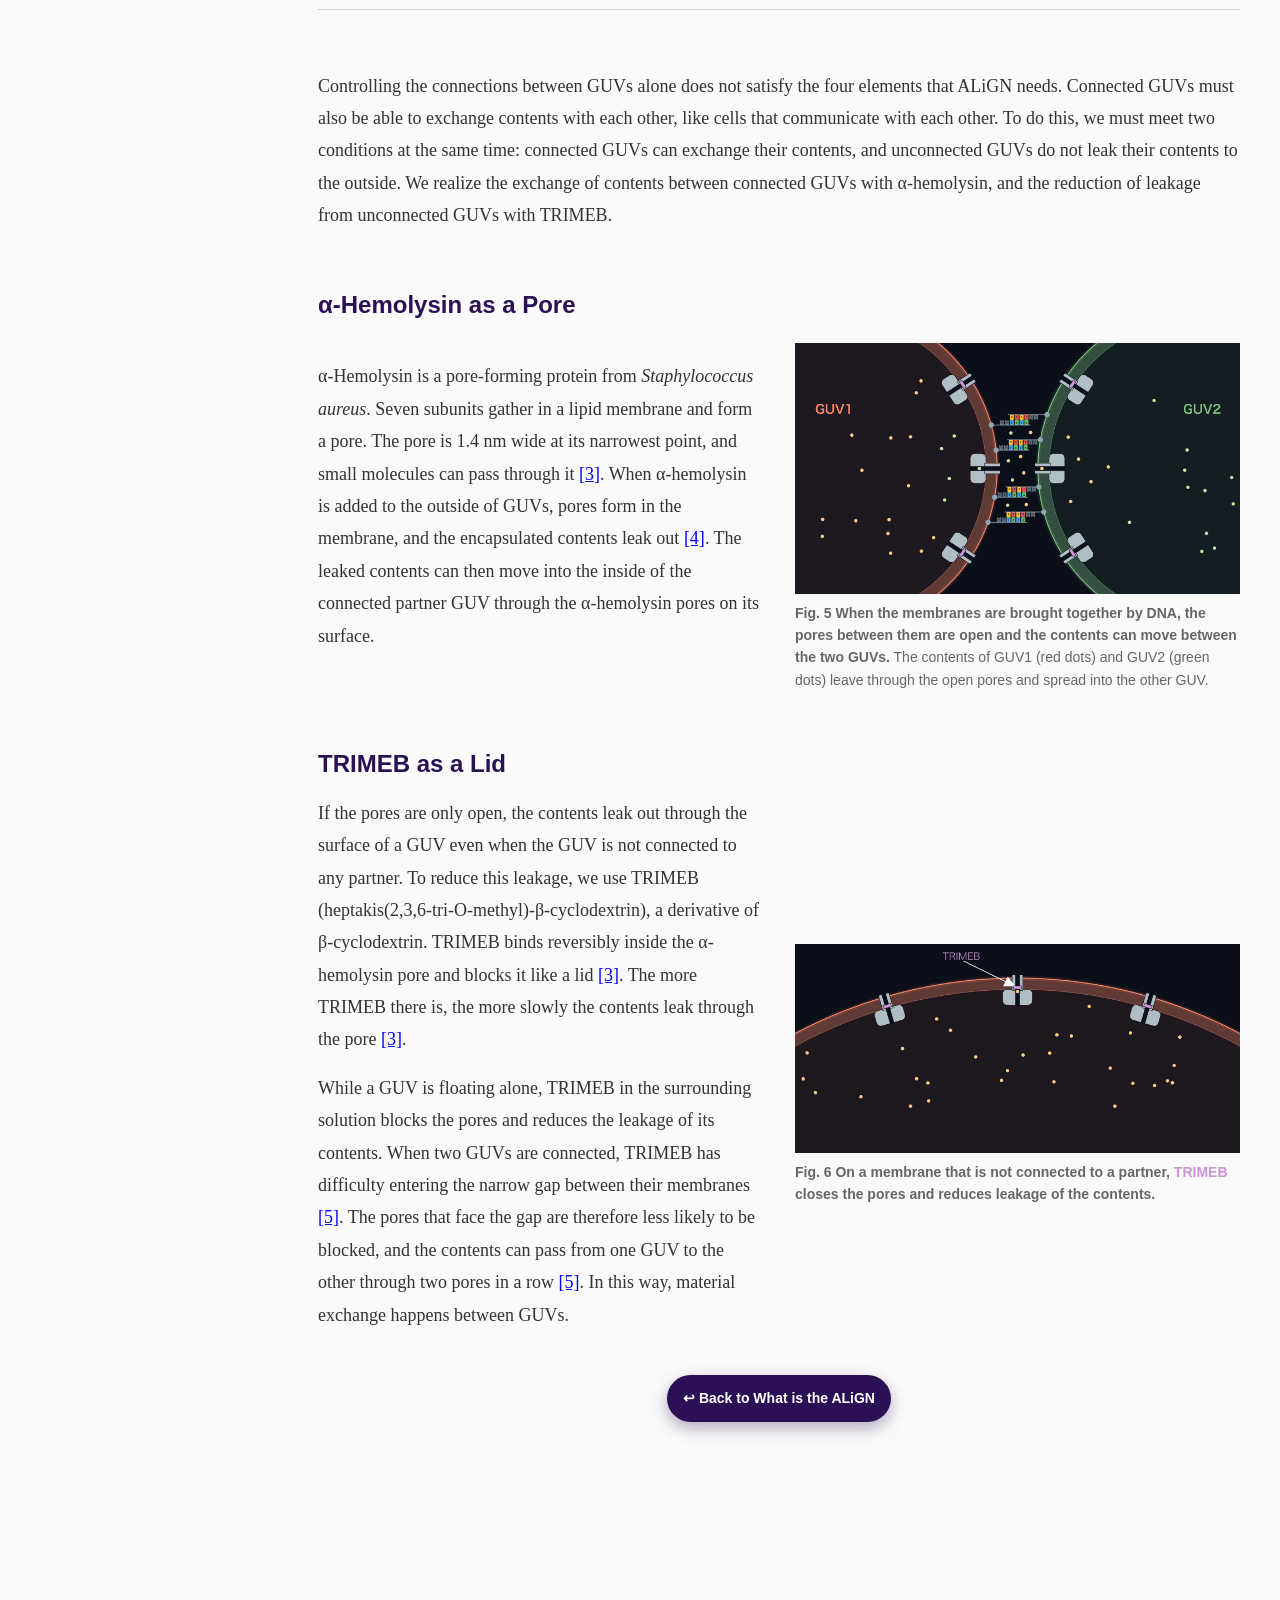
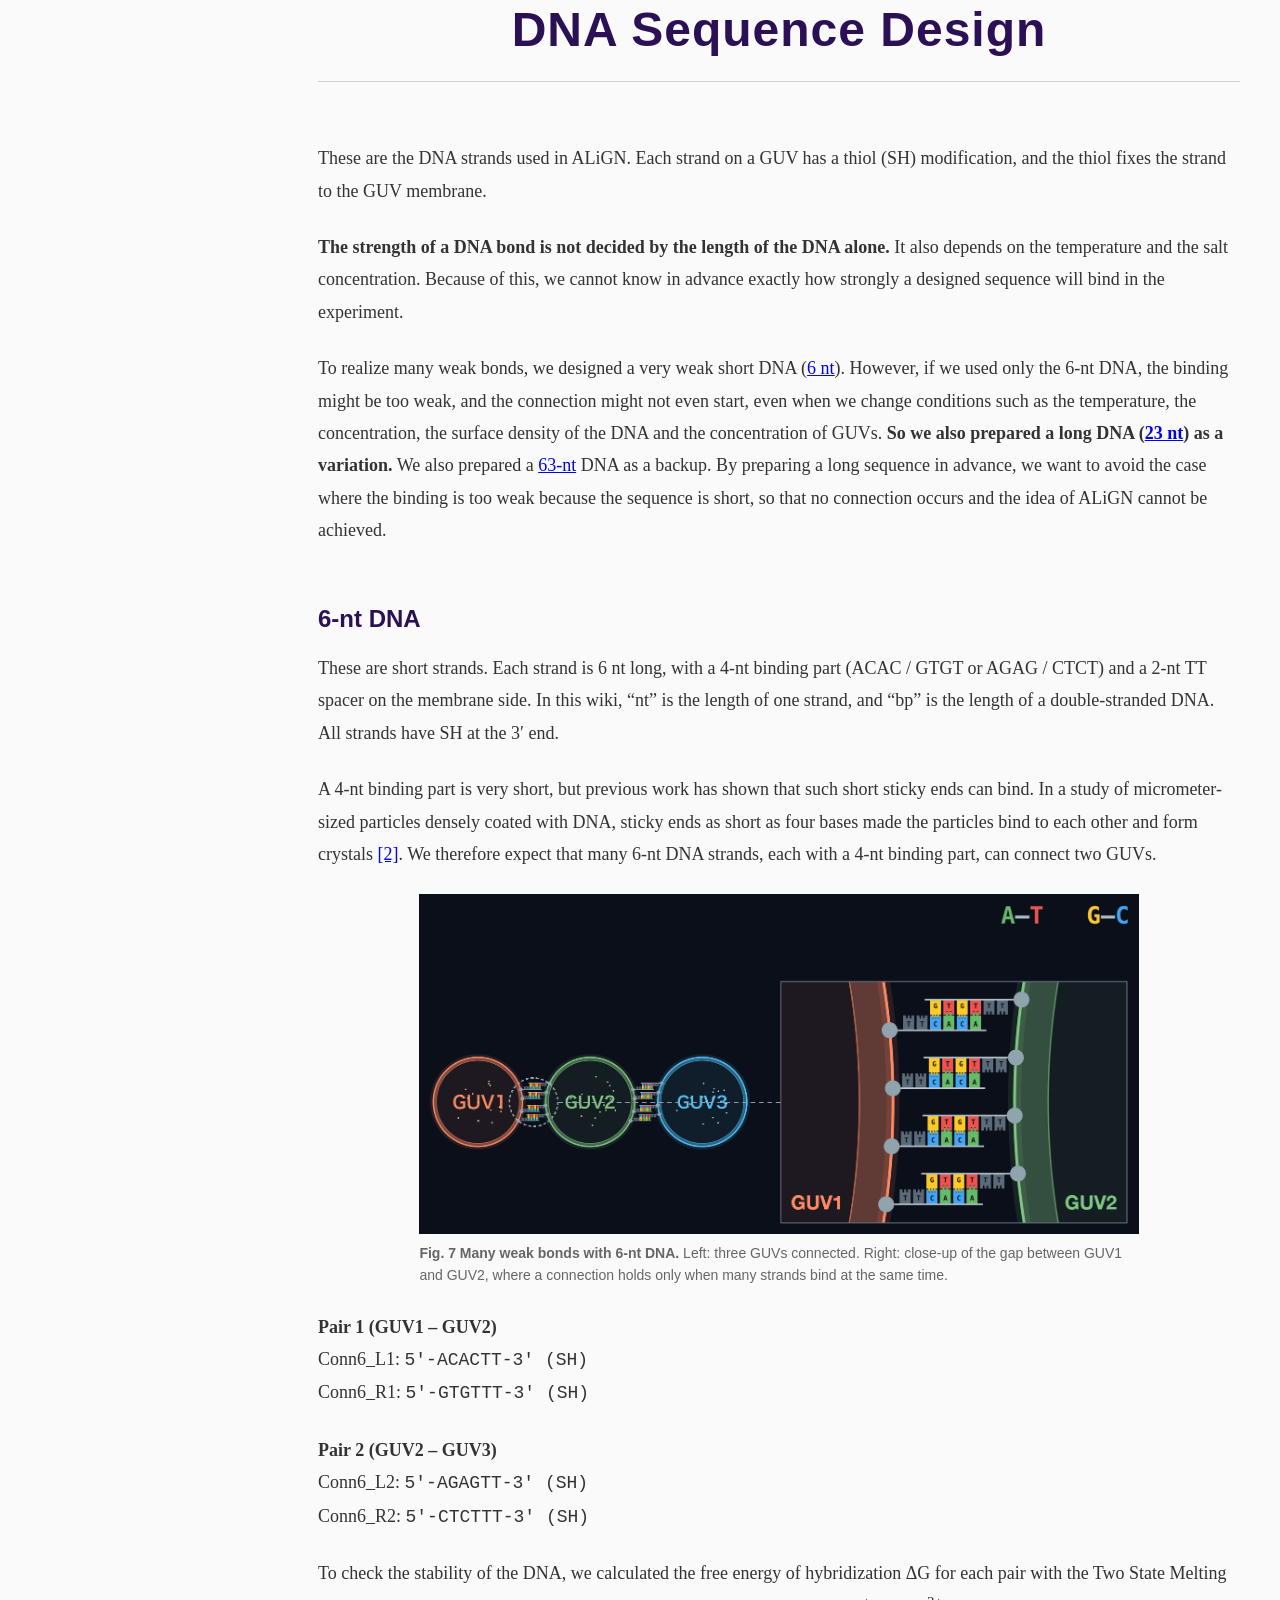
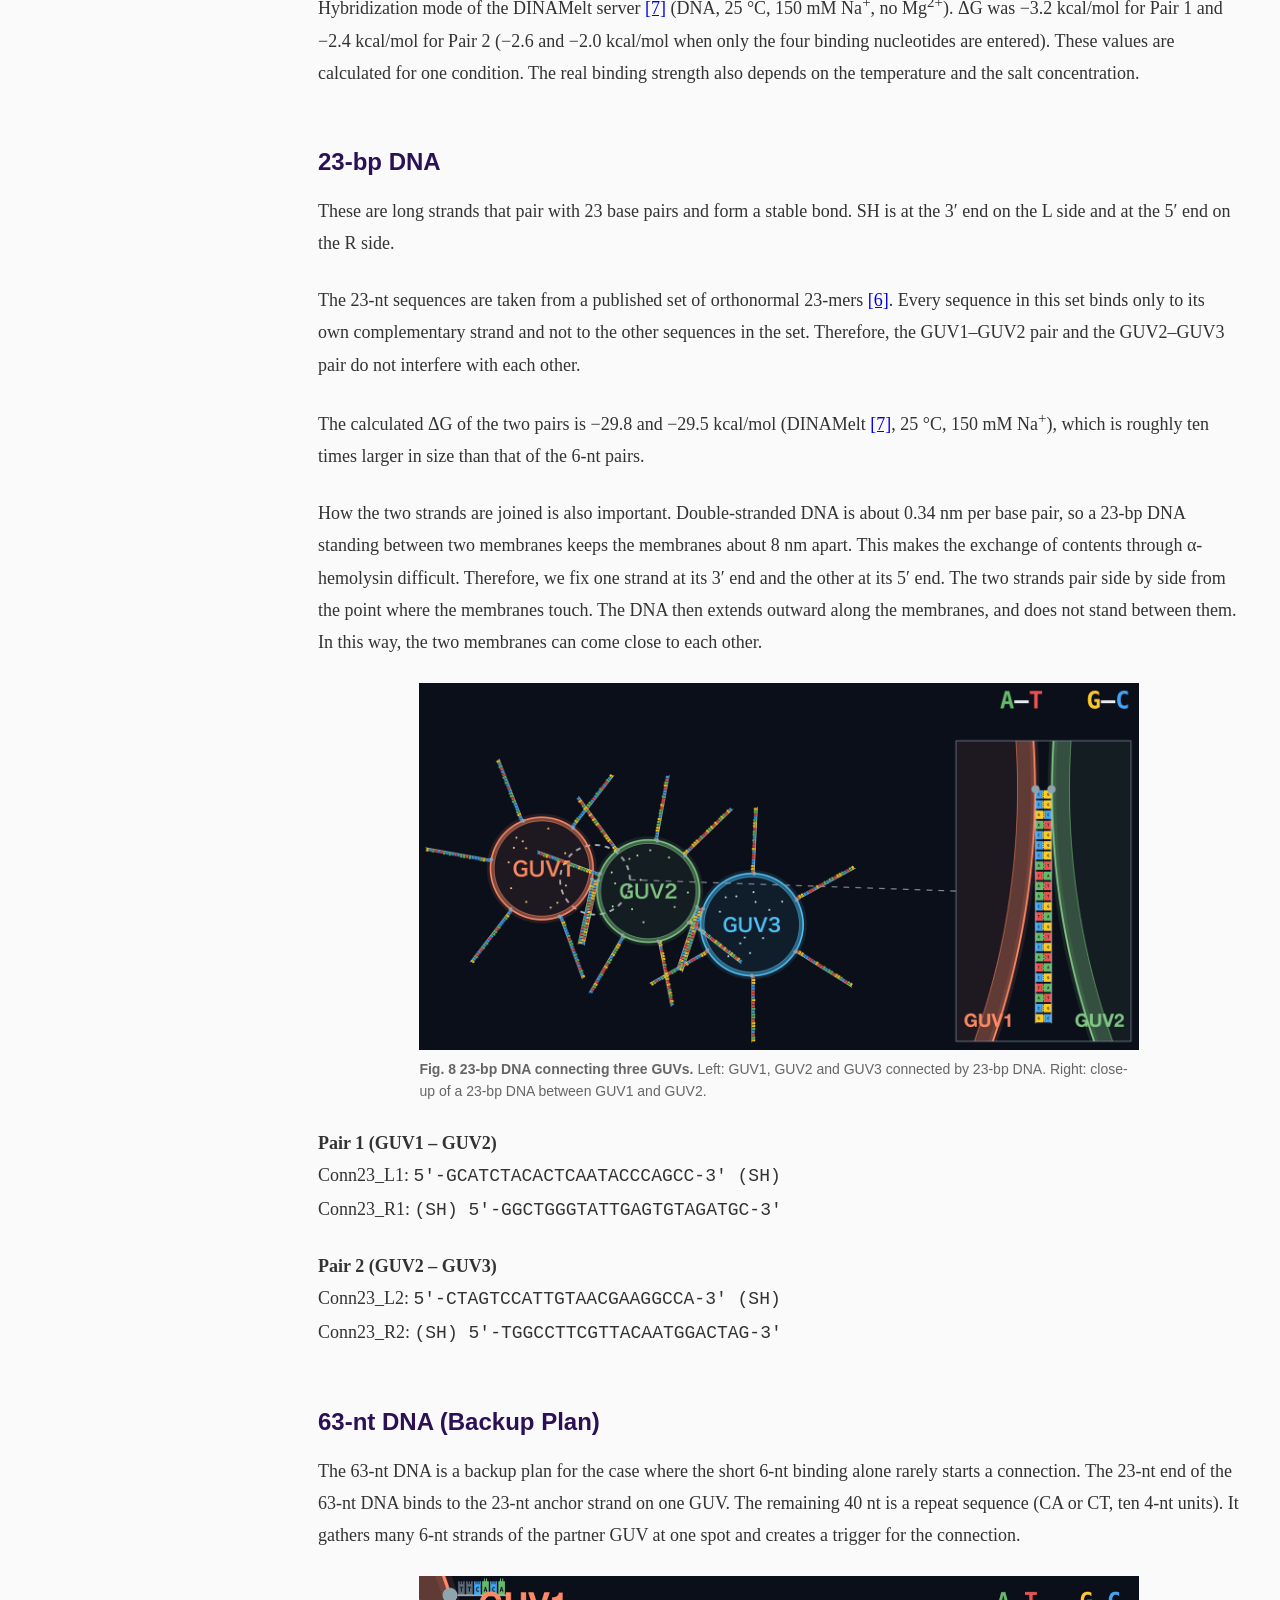
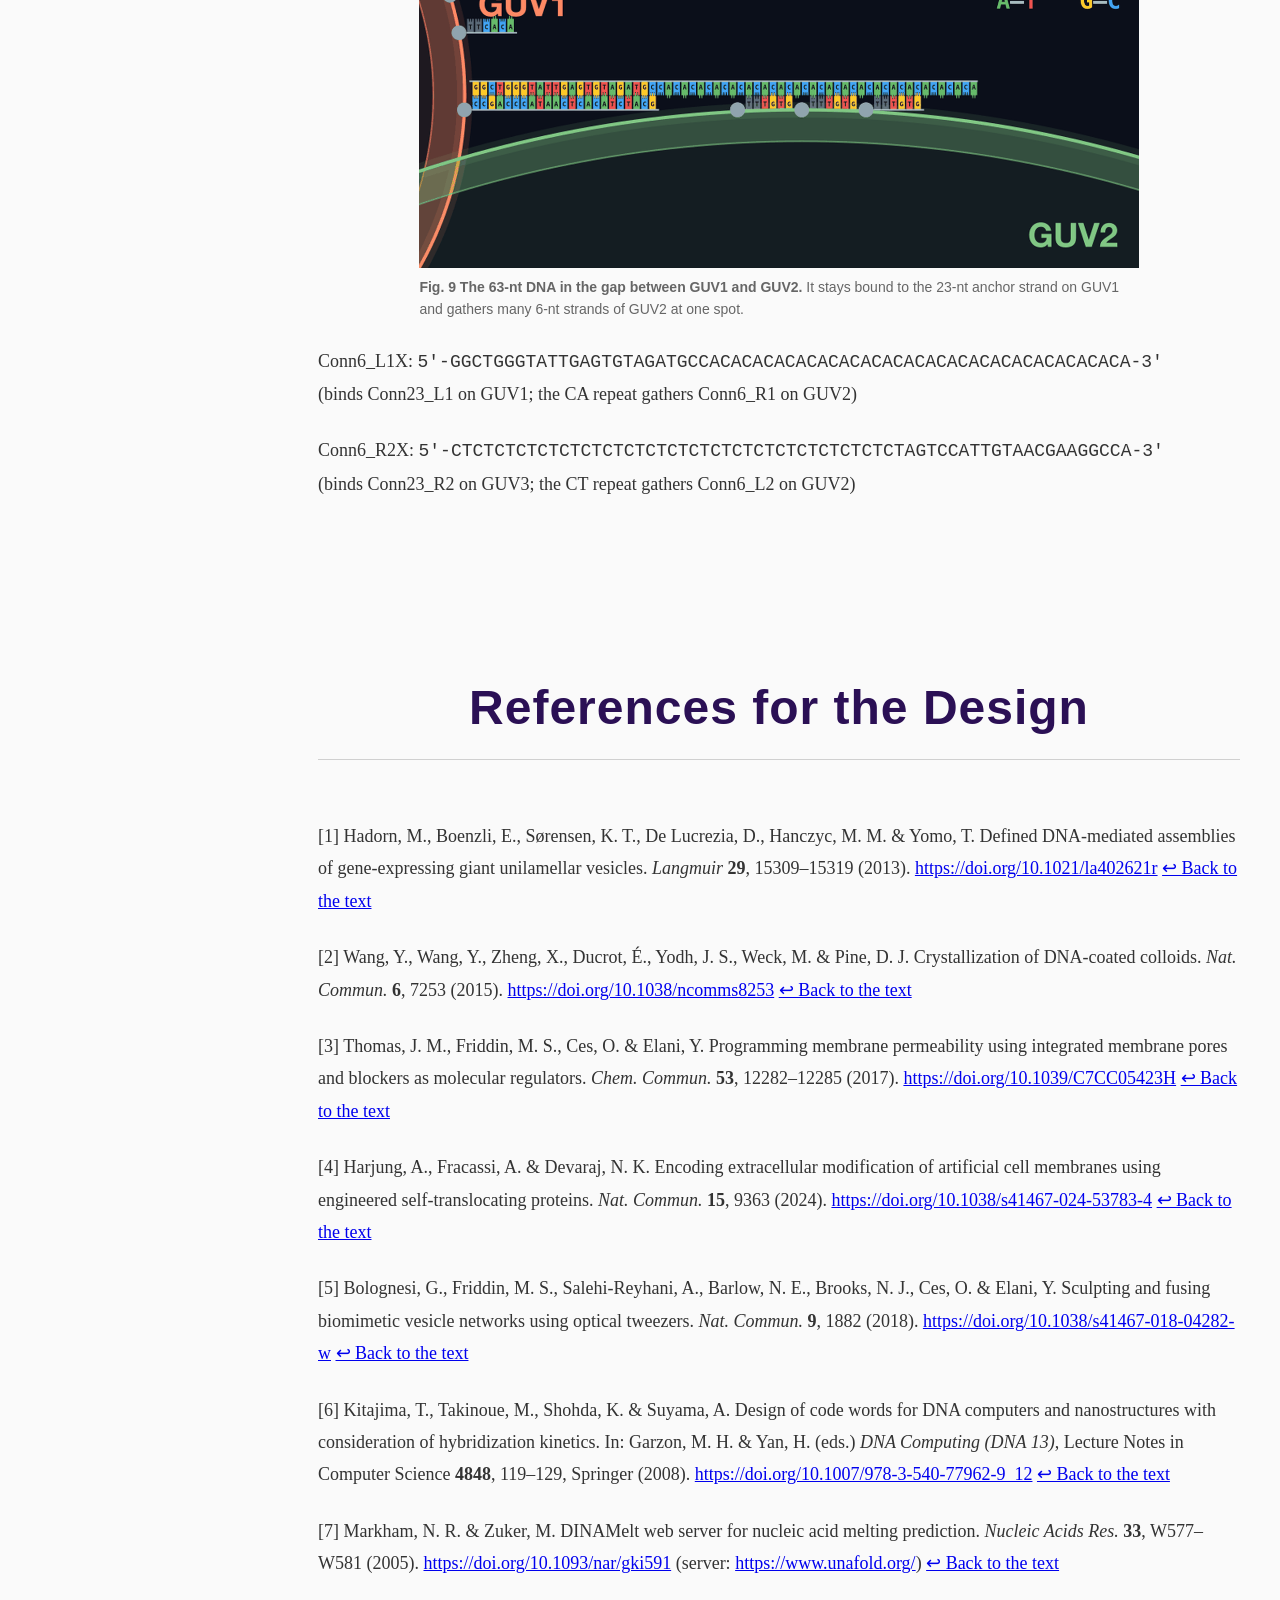
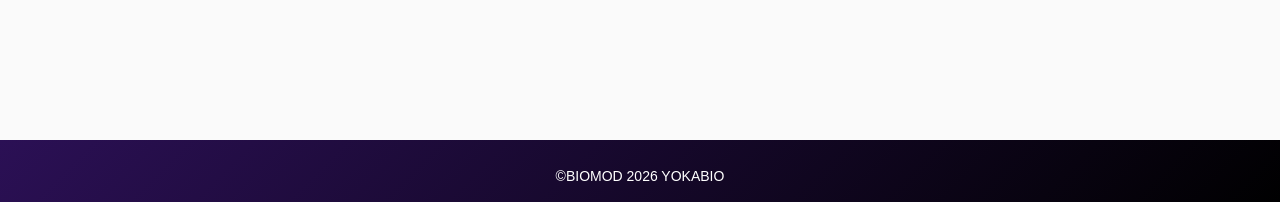
==== commit 18d2f8d4: "Key lists: bold the key words of items 1-4 again; Project '(see ...)' at the size of the explanation" ====
--- a/design.html
+++ b/design.html
@@ -70,14 +70,14 @@
 
                     <p class="key-block key-list">
                         <span style="font-size:1.15em;"><strong>Connection</strong></span><br>
-                        <strong>1.</strong><span class="key-item"> Connecting with intended partners</span><span class="key-aside">: <a href="#sequence-specific-binding">sequence-specific binding</a></span><br>
-                        <strong>2.</strong><span class="key-item"> Connecting with an intended number of partners</span><span class="key-aside">: <a href="#weak-binding-method">many weak bonds</a> and <a href="#surface-density-control">surface density of DNA</a></span>
+                        <strong>1.</strong><span class="key-item"> Connecting with <strong>intended partners</strong></span><span class="key-aside">: <a href="#sequence-specific-binding">sequence-specific binding</a></span><br>
+                        <strong>2.</strong><span class="key-item"> Connecting with an <strong>intended number</strong> of partners</span><span class="key-aside">: <a href="#weak-binding-method">many weak bonds</a> and <a href="#surface-density-control">surface density of DNA</a></span>
                     </p>
 
                     <p class="key-block key-list">
                         <span style="font-size:1.15em;"><strong>Material exchange</strong></span><br>
-                        <strong>3.</strong><span class="key-item"> Exchanging contents between connected GUVs</span><span class="key-aside">: <a href="#alpha-hemolysin">α-hemolysin as a pore</a></span><br>
-                        <strong>4.</strong><span class="key-item"> Reducing leakage from unconnected GUVs</span><span class="key-aside">: <a href="#trimeb-lid">TRIMEB as a lid</a></span>
+                        <strong>3.</strong><span class="key-item"> <strong>Exchanging contents</strong> between connected GUVs</span><span class="key-aside">: <a href="#alpha-hemolysin">α-hemolysin as a pore</a></span><br>
+                        <strong>4.</strong><span class="key-item"> <strong>Reducing leakage</strong> from unconnected GUVs</span><span class="key-aside">: <a href="#trimeb-lid">TRIMEB as a lid</a></span>
                     </p>
                     </div>
 
--- a/style.css
+++ b/style.css
@@ -303,6 +303,11 @@
 }
 
 /* 4 つの要素の一覧の太字（Connection / Material exchange と 1〜4 の項目名）は、ほかの見出しと同じ紫にする */
+/* Project の "(see …)" は、項目の下の説明文（key-note）と同じ大きさ */
+.section-text p.key-list .key-see {
+    font-size: 1rem;
+}
+
 .section-text p.key-list strong {
     color: #2b1055;
 }
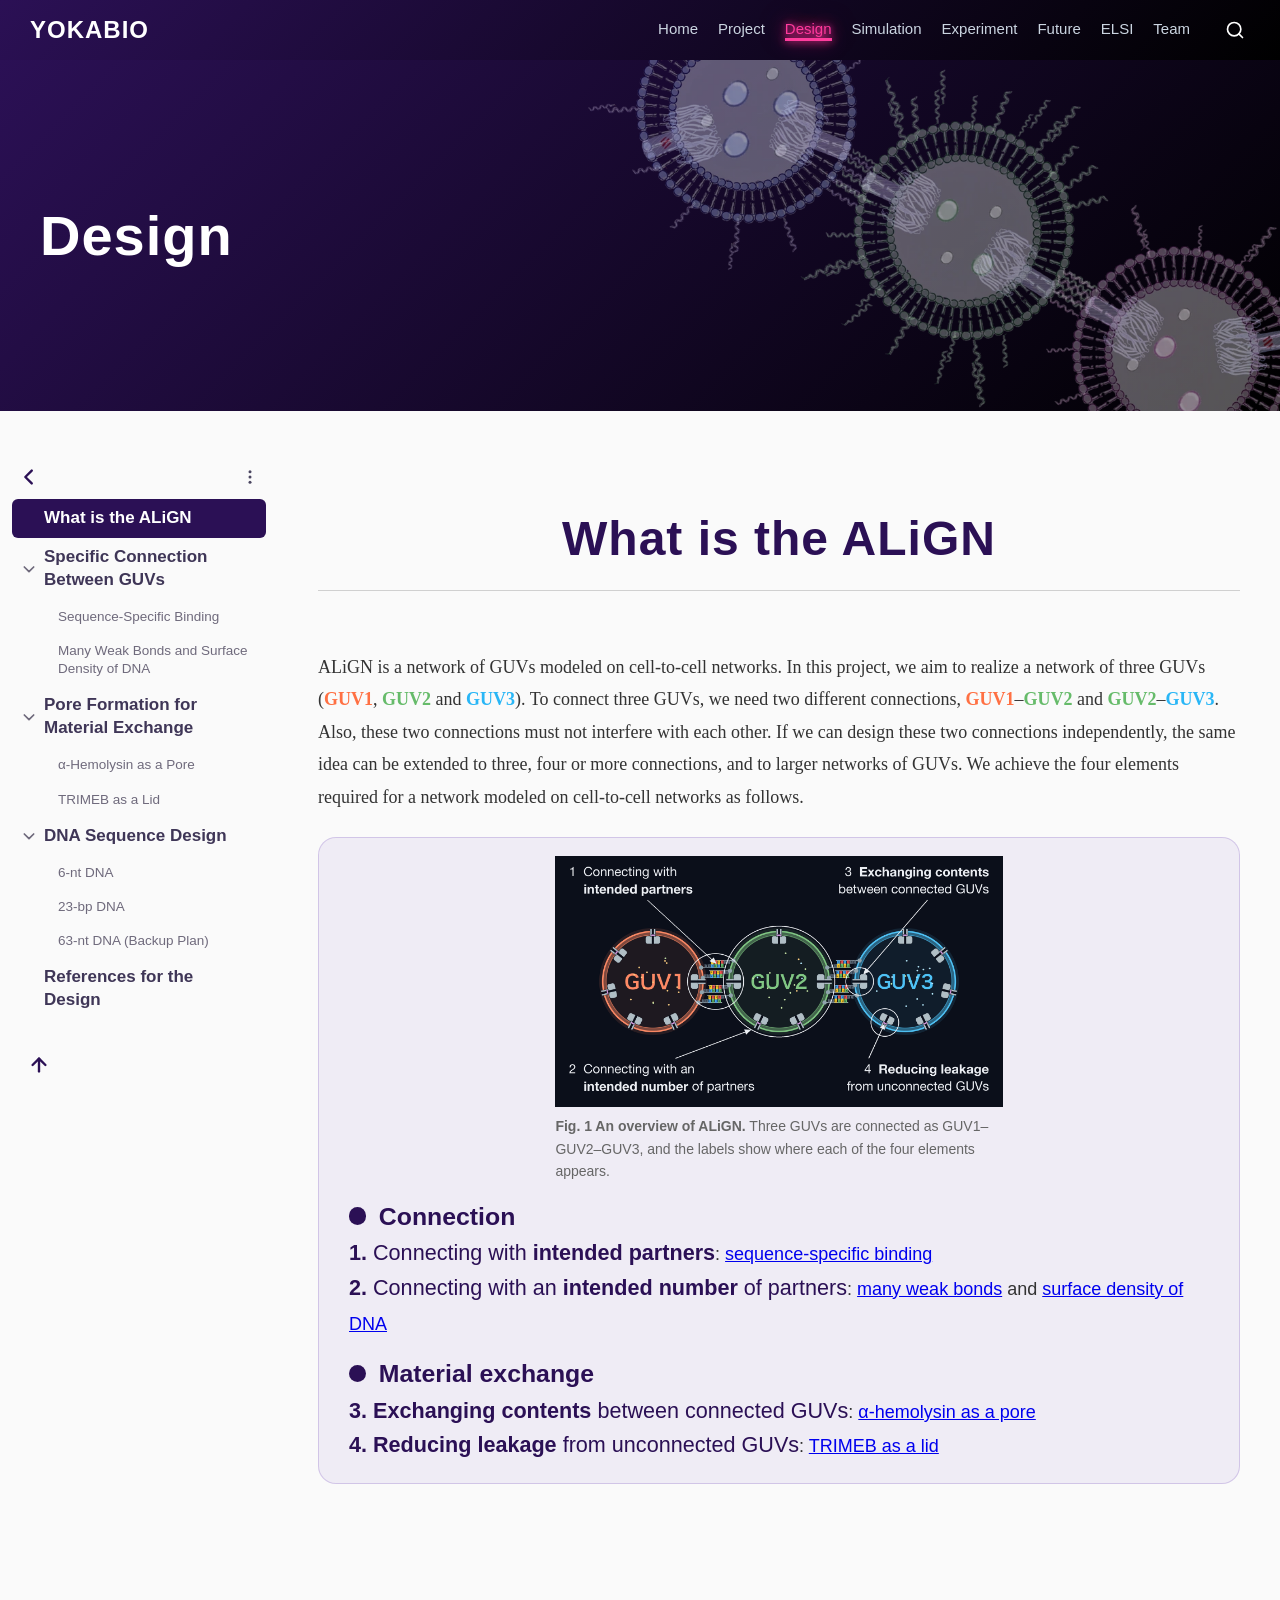
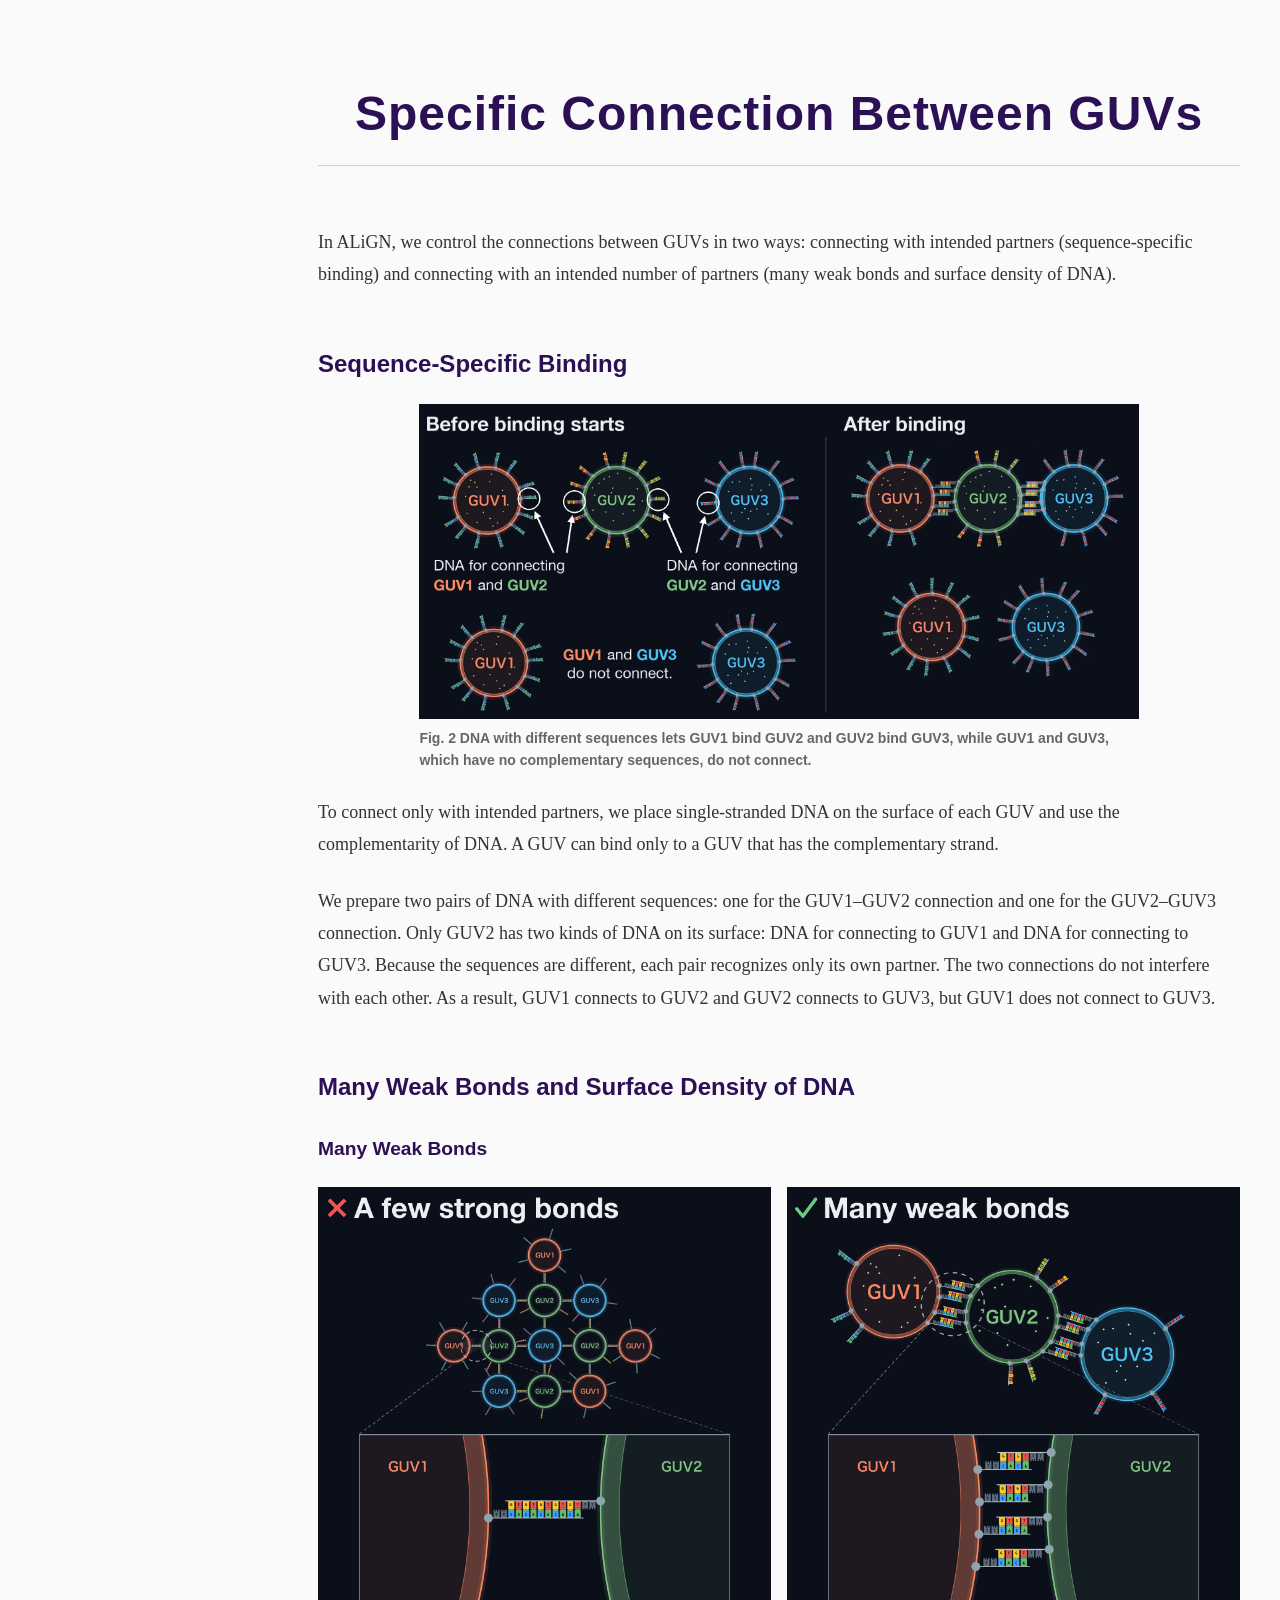
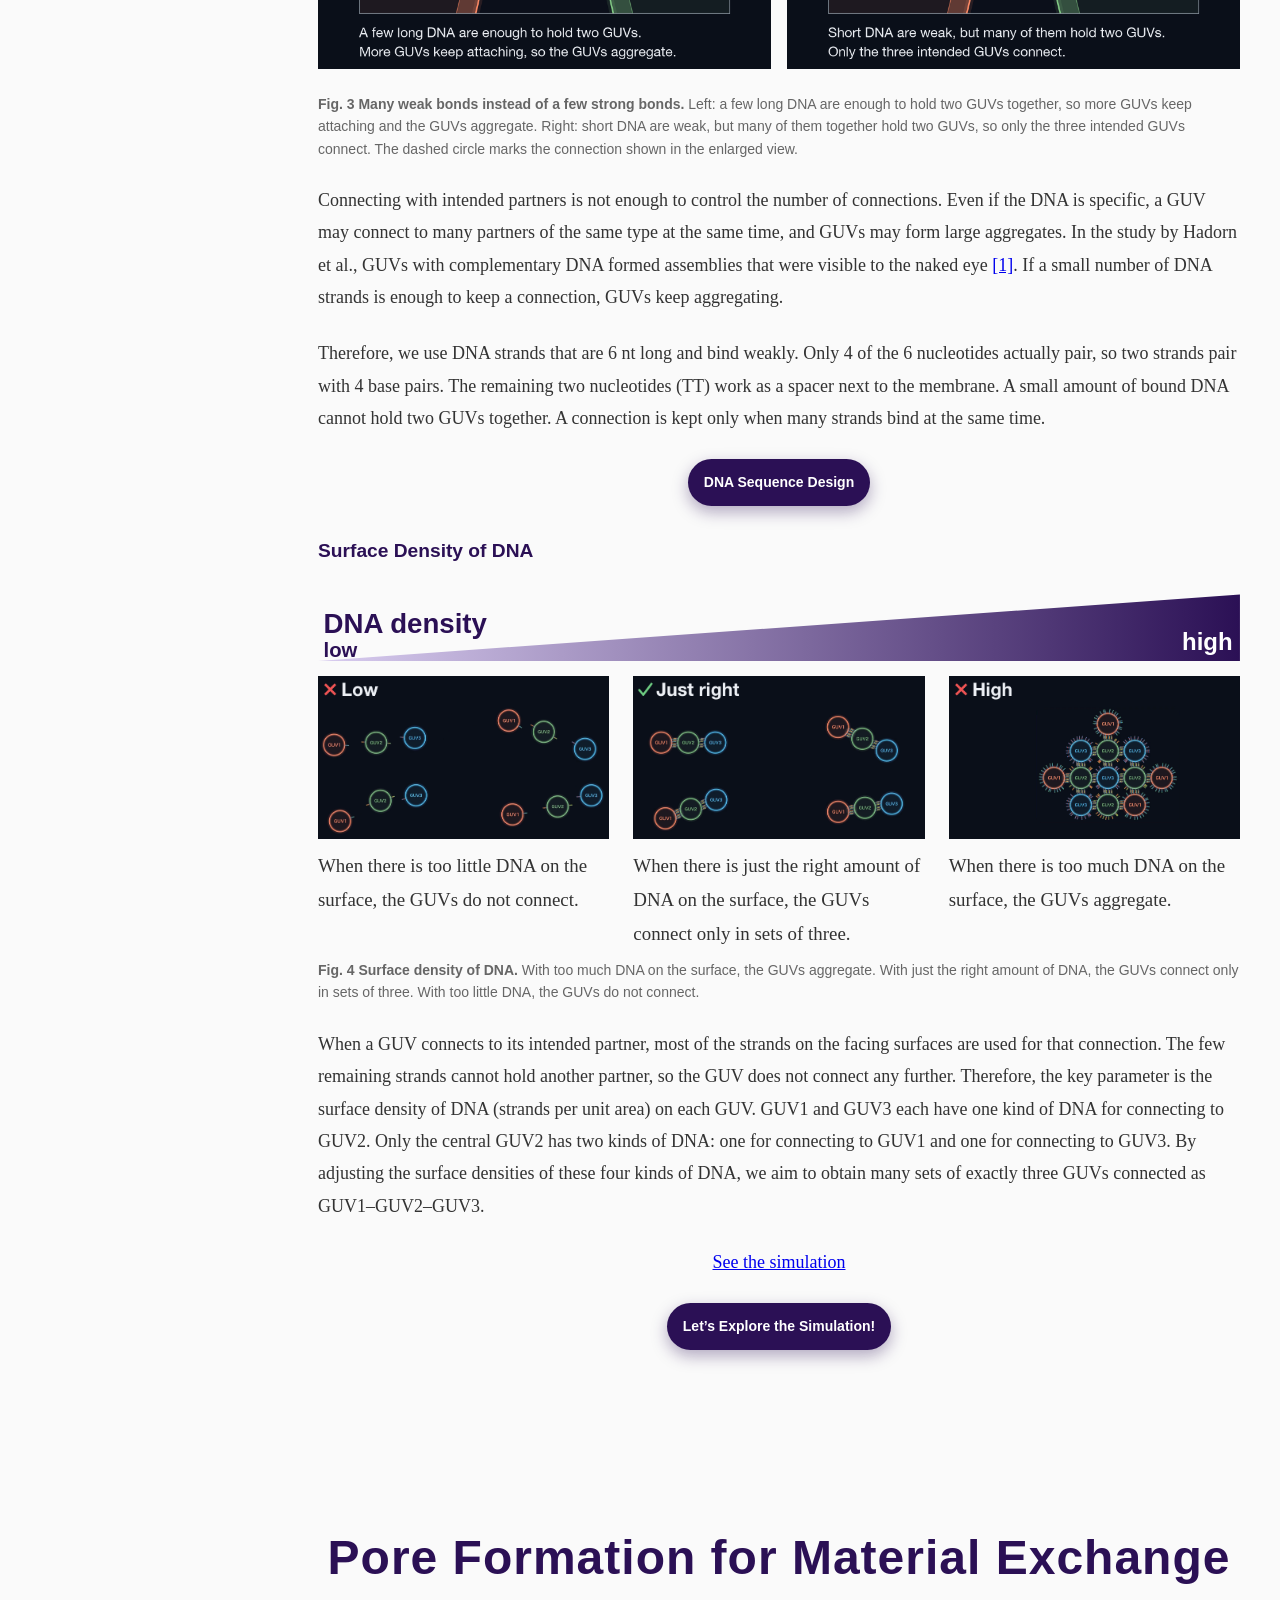
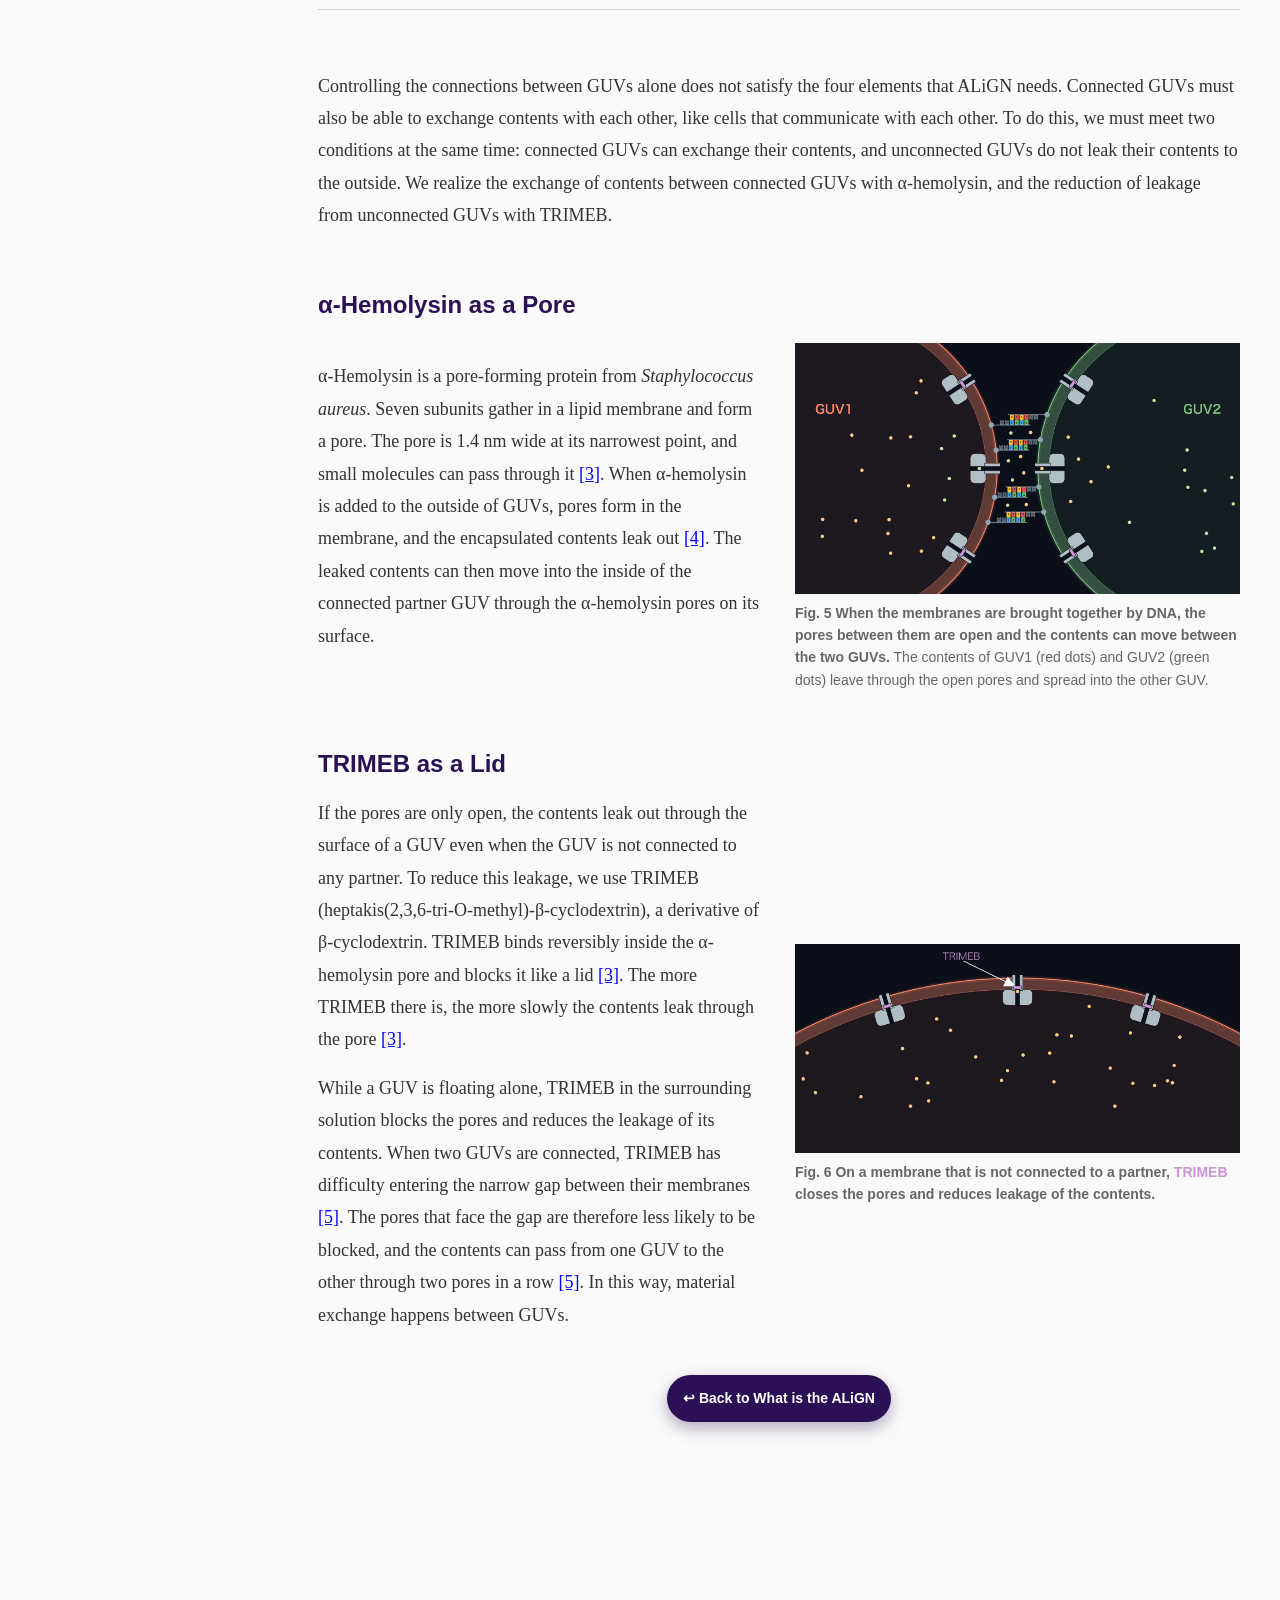
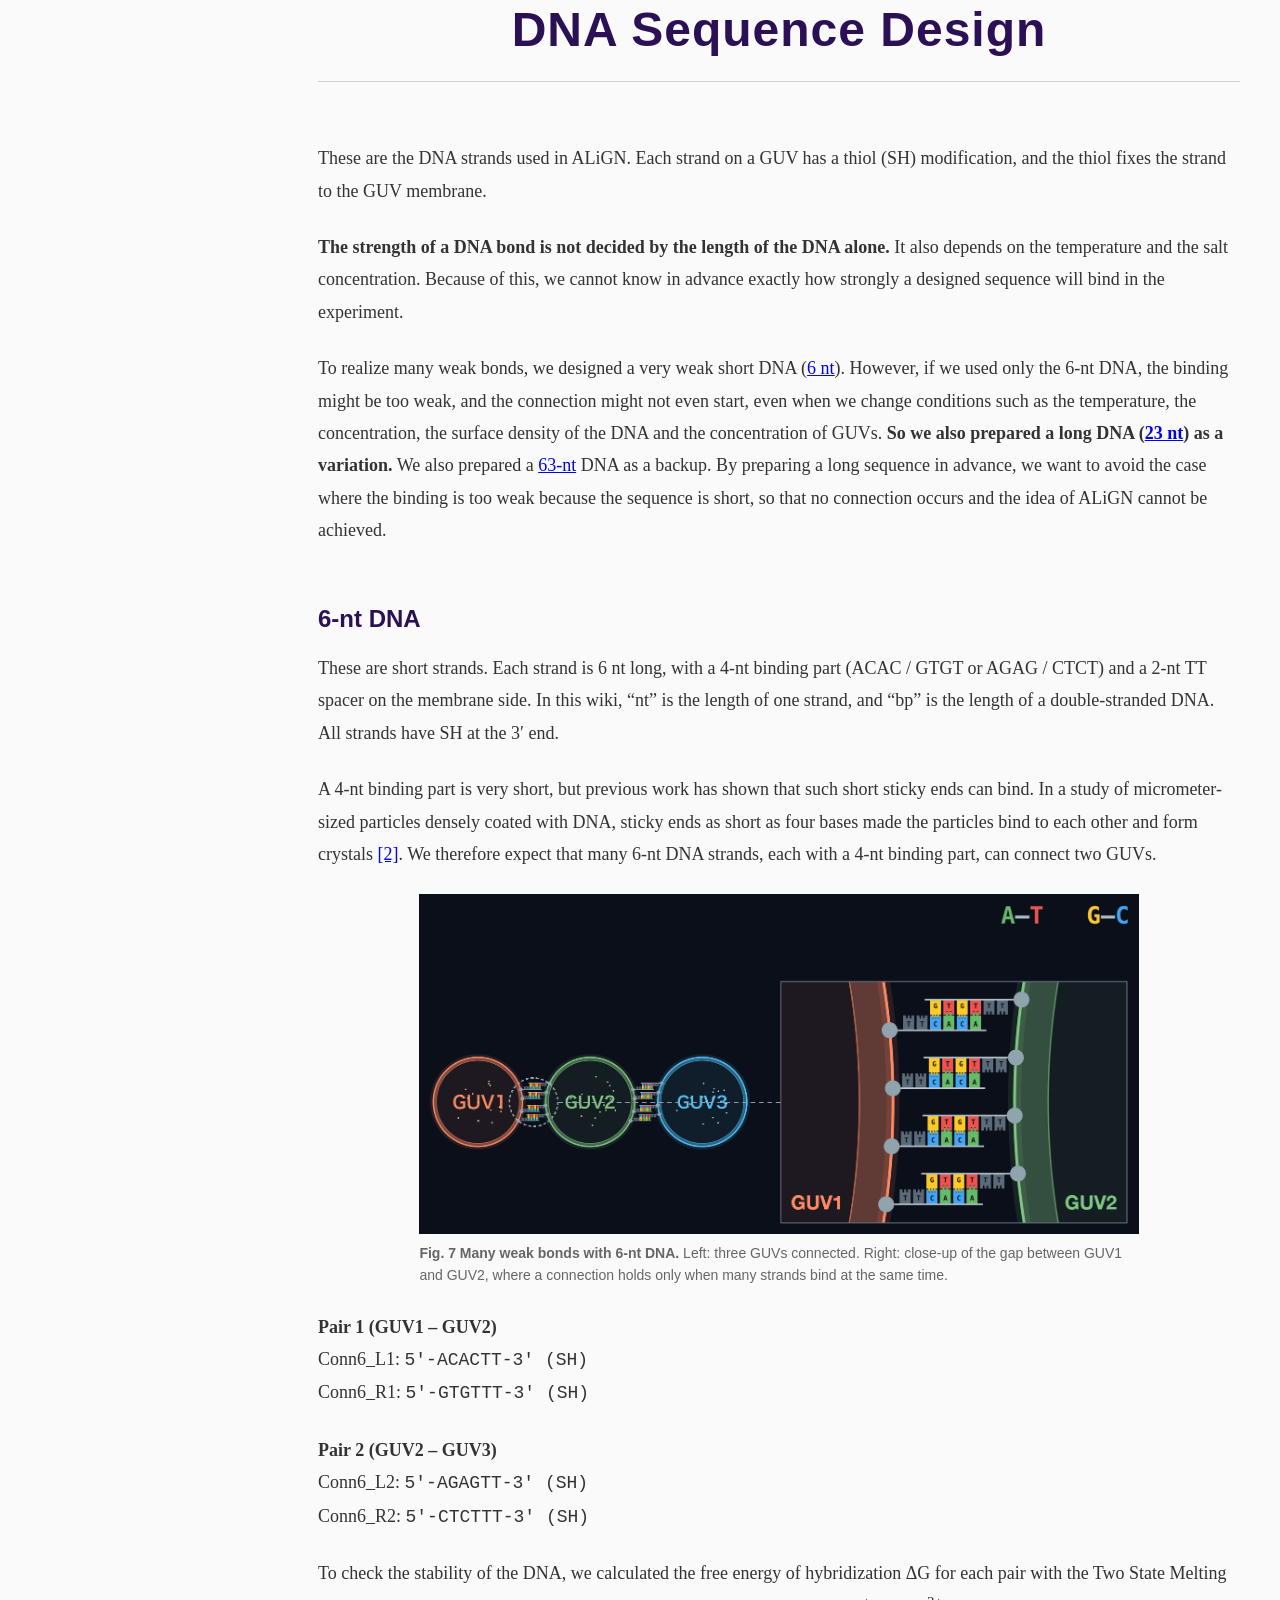
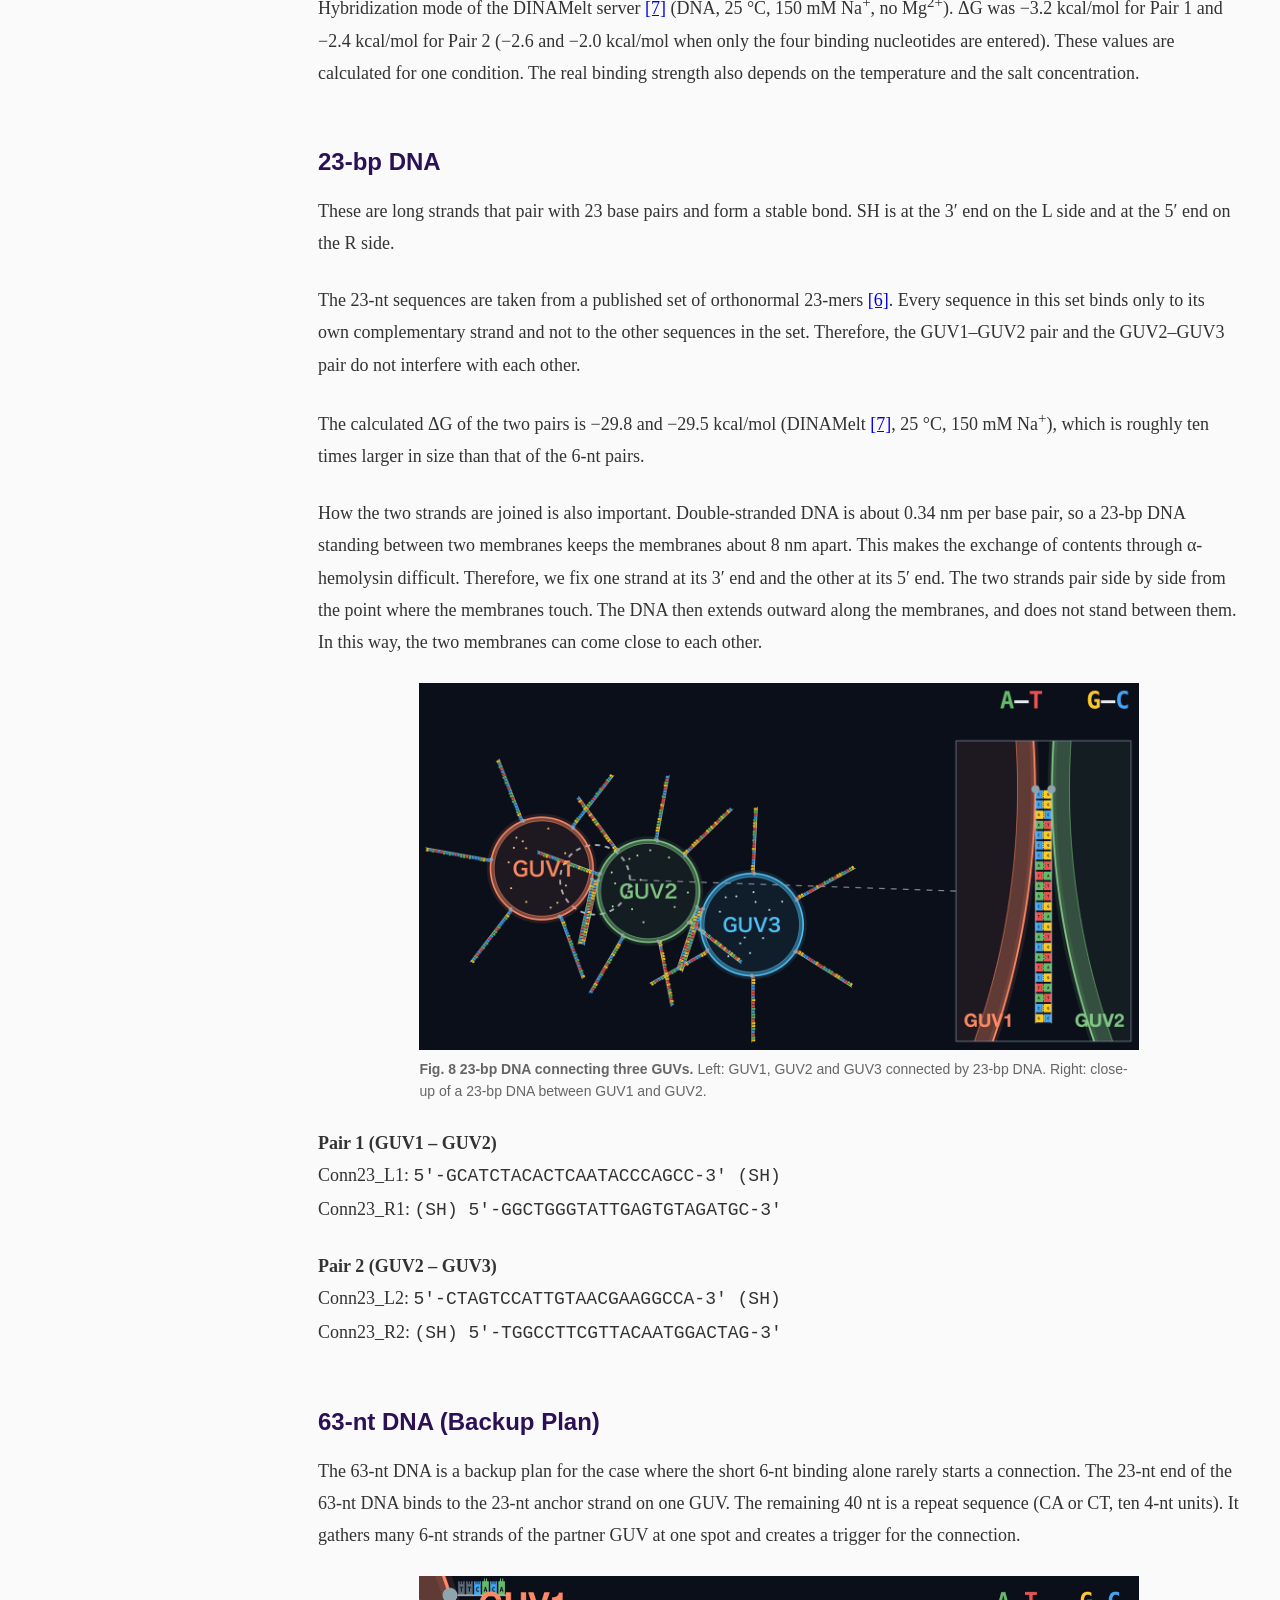
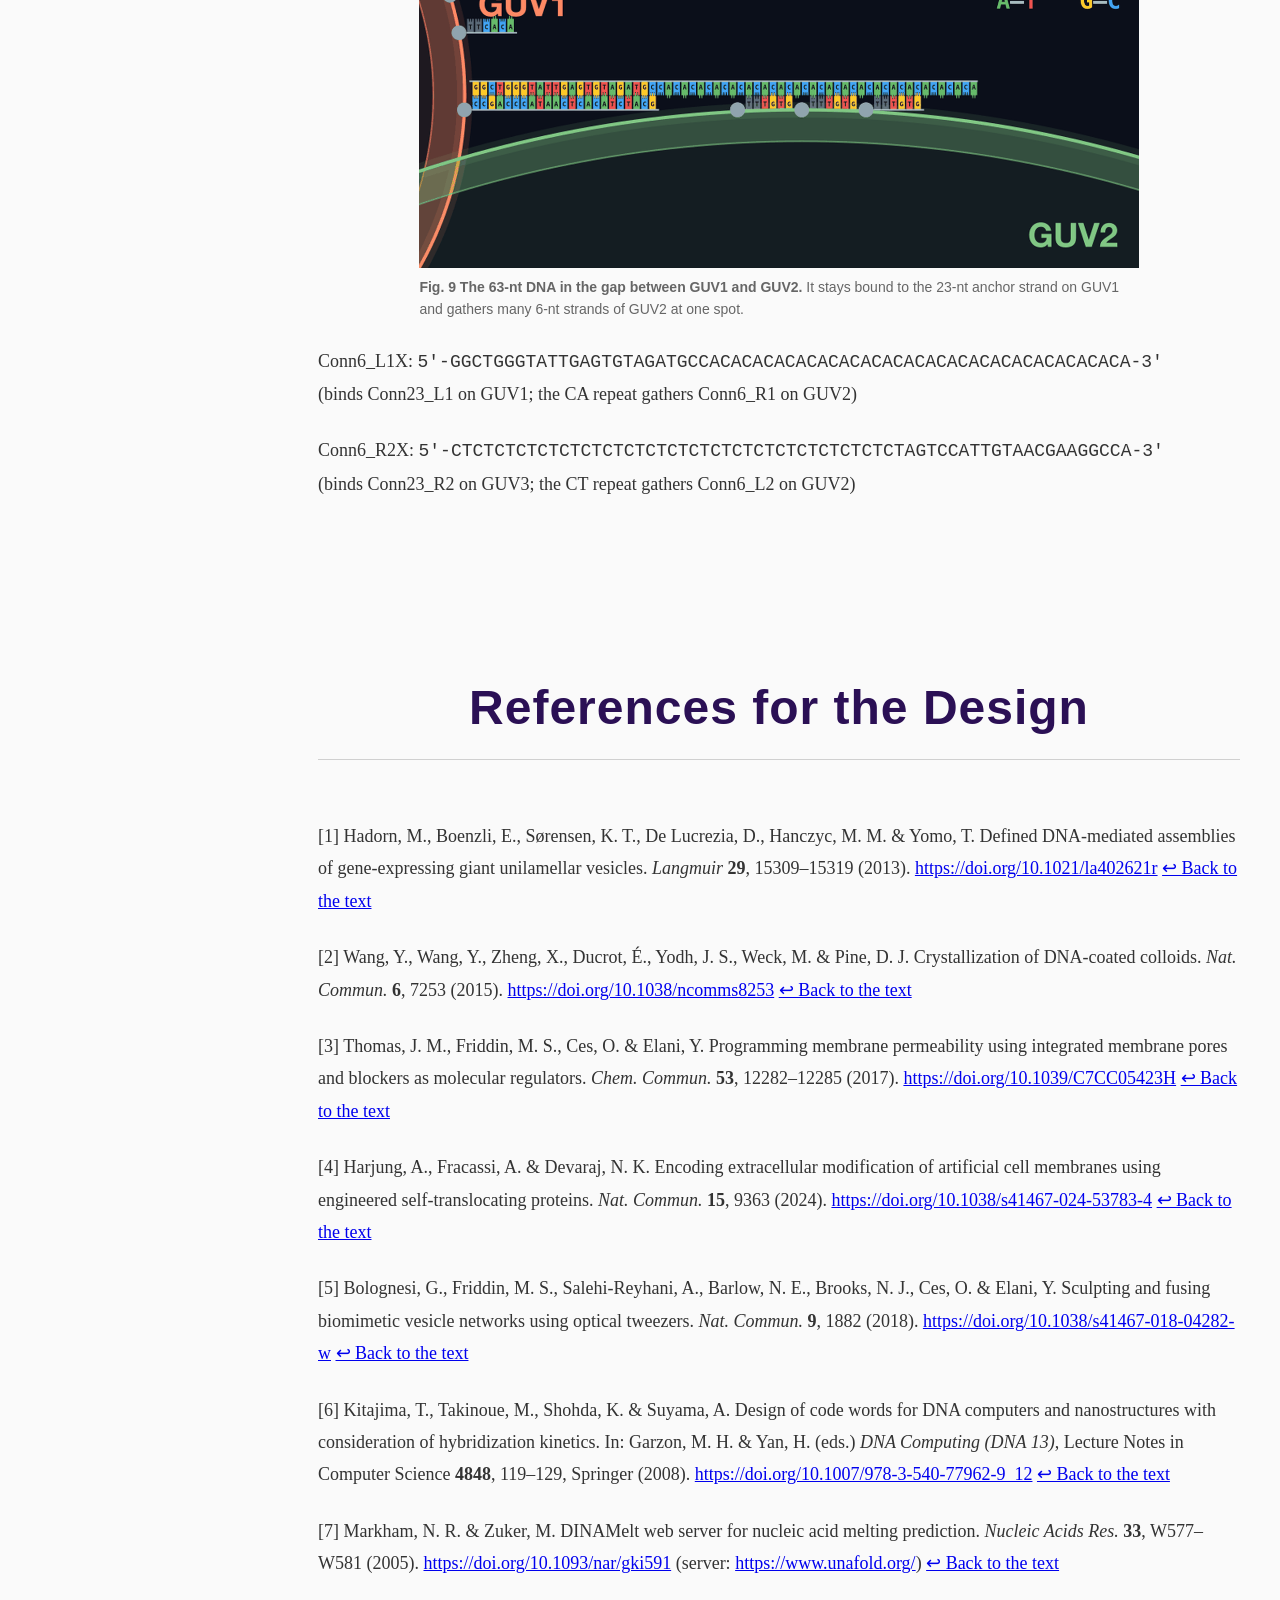
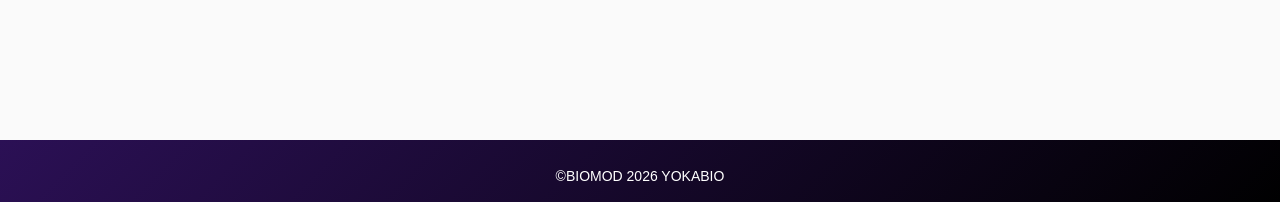
==== commit 4a675b05: "上の帯の絵を、元の絵（うす色のGUVがつながった絵）に、もう一度戻した（全ページ） Co-Authored-By: Claude Sonnet 5.5 <noreply@anthropic.com>" ====
--- a/design.html
+++ b/design.html
@@ -48,7 +48,7 @@
         <div class="page-hero-header page-hero-header--with-title page-hero-header--with-image">
             <h1>Design</h1>
             <!-- 帯の右側の飾りの絵（3つのGUVがつながった図）。位置・大きさは style.css の .page-hero-image -->
-            <img class="page-hero-image" src="images/home-hero-guv-network-v3.webp" alt="" aria-hidden="true">
+            <img class="page-hero-image" src="images/home-hero-guv-network.webp" alt="" aria-hidden="true">
         </div>
         <div class="content-section">
             <h2 class="section-title" id="what-is-align">What is the ALiGN</h2>
--- a/style.css
+++ b/style.css
@@ -1226,6 +1226,22 @@
 .section-text a.pill-link:focus-visible {
     background: #4a2a85;
     color: #ffffff;
+}
+
+/* 画面の右下に、ずっと表示しておく紫のボタン（Experimental Details の「Back to Experiment」）。
+   位置：right・bottom（画面のふちからの距離）。狭い画面では、左下の「Contents」ボタンと同じ高さに並ぶ（toc.css の .toc-toggle） */
+.section-text a.pill-link.pill-link--float {
+    position: fixed;
+    right: 28px;
+    bottom: 28px;
+    z-index: 1100;
+}
+
+@media (max-width: 999px) {   /* 左の「Contents」ボタンが出る幅（toc.css）と同じ */
+    .section-text a.pill-link.pill-link--float {
+        right: 14px;
+        bottom: 16px;
+    }
 }
 
 /* 3枚の写真が、DNAでつながると、3枚の上に出る「ALiGN」の文字（script.js の updateAlignBadges が、位置・大きさ・濃さを決める）。
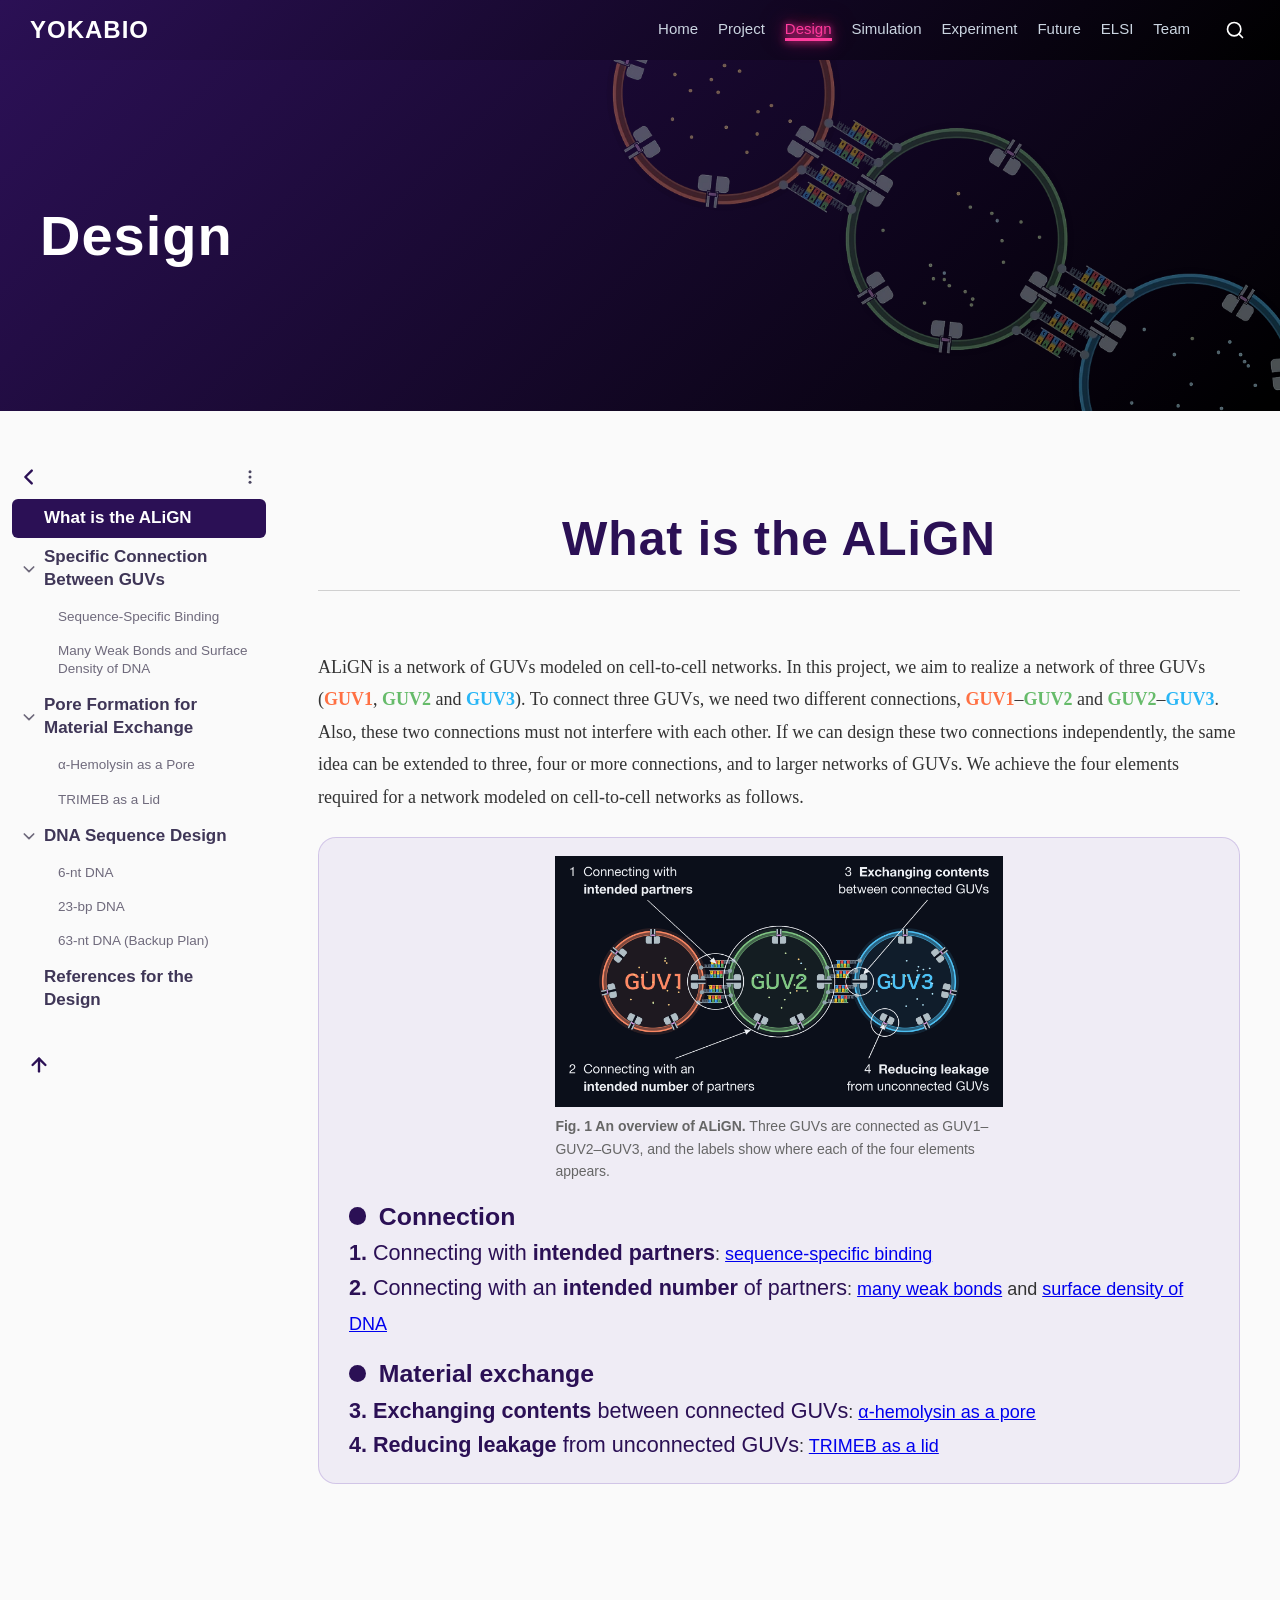
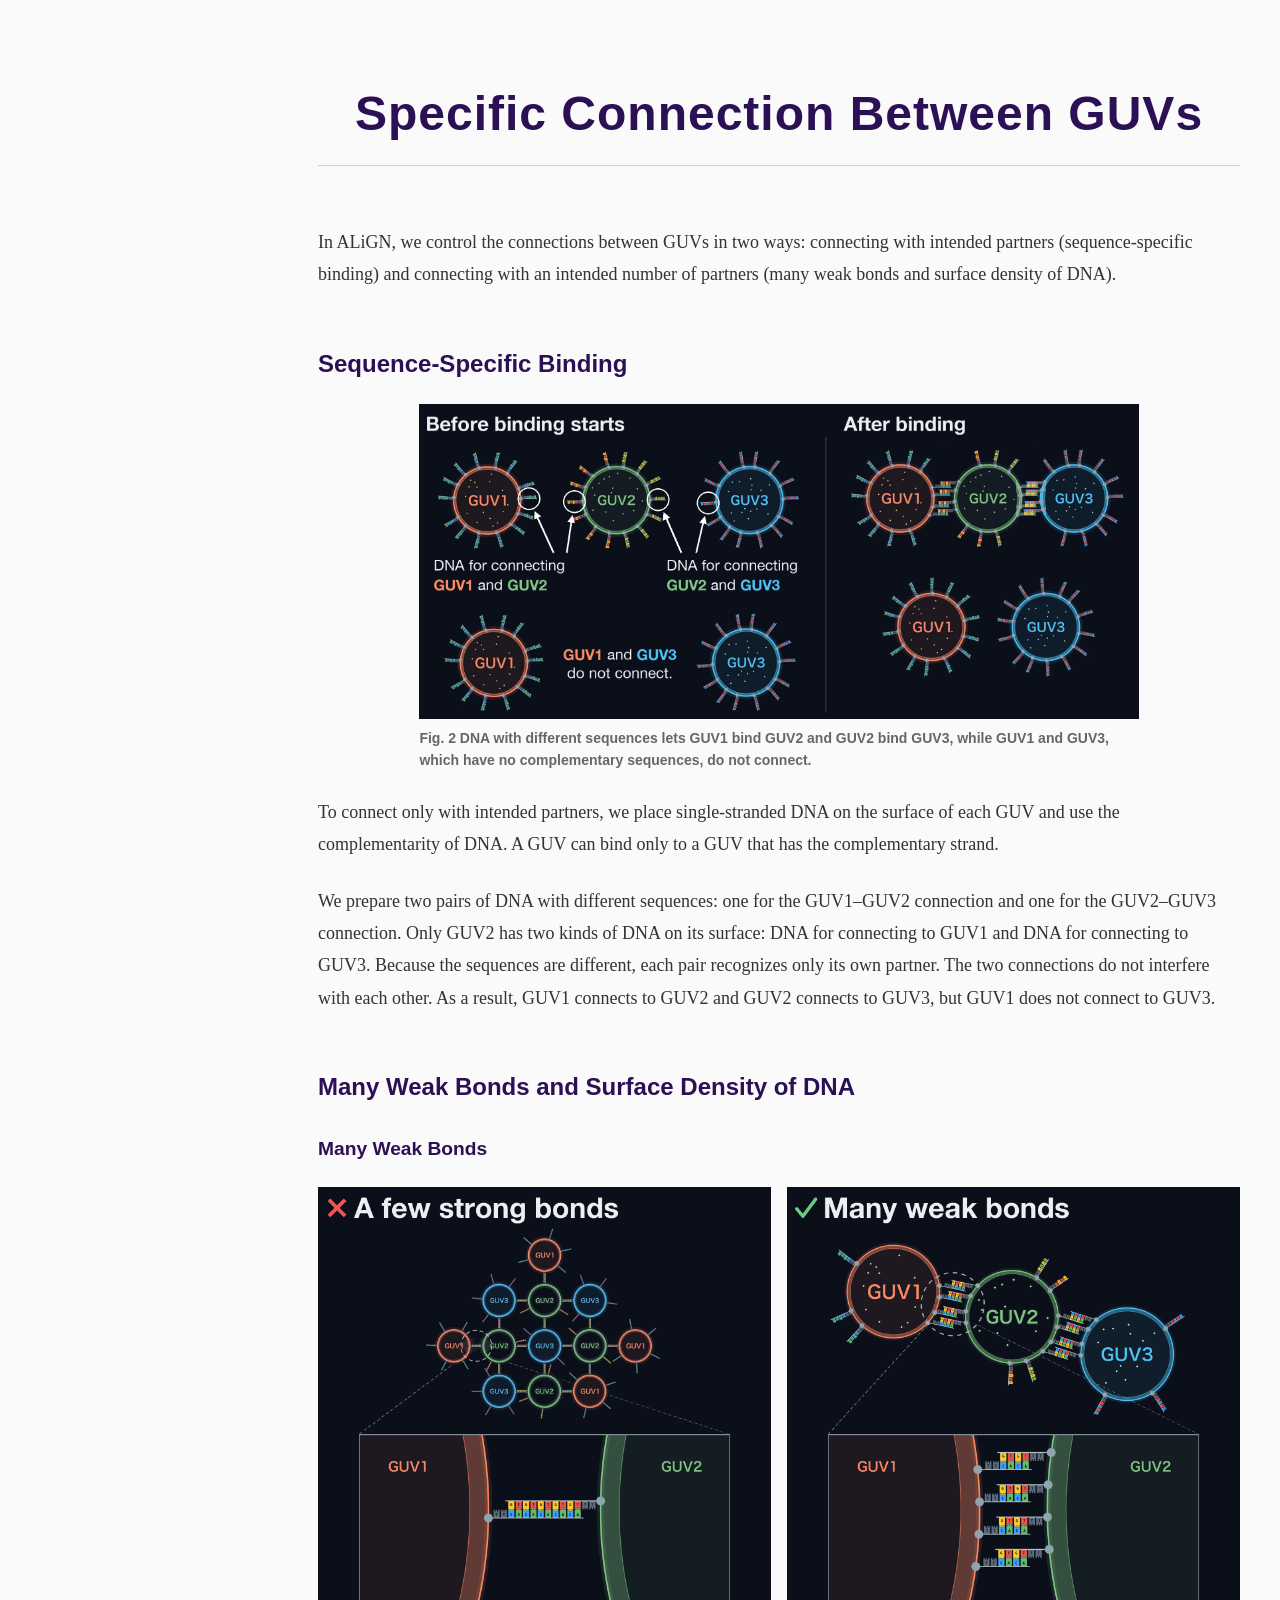
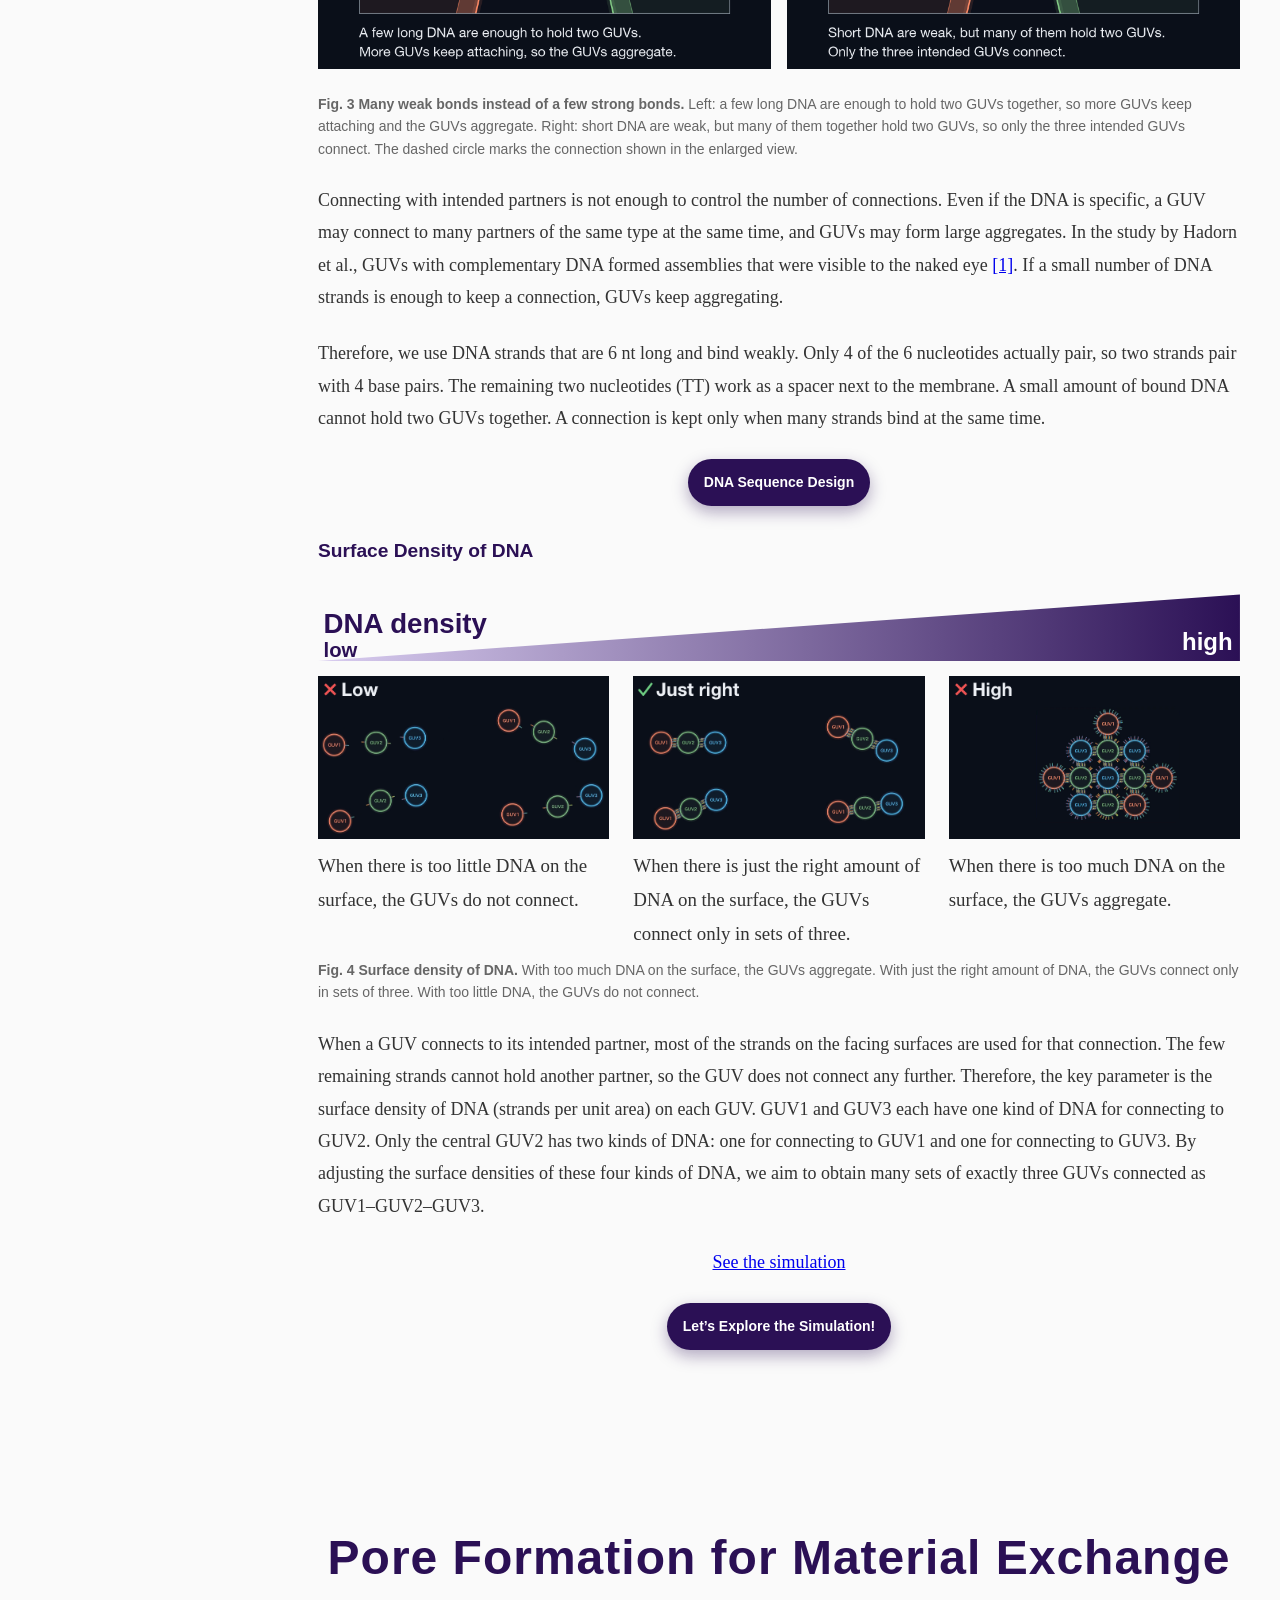
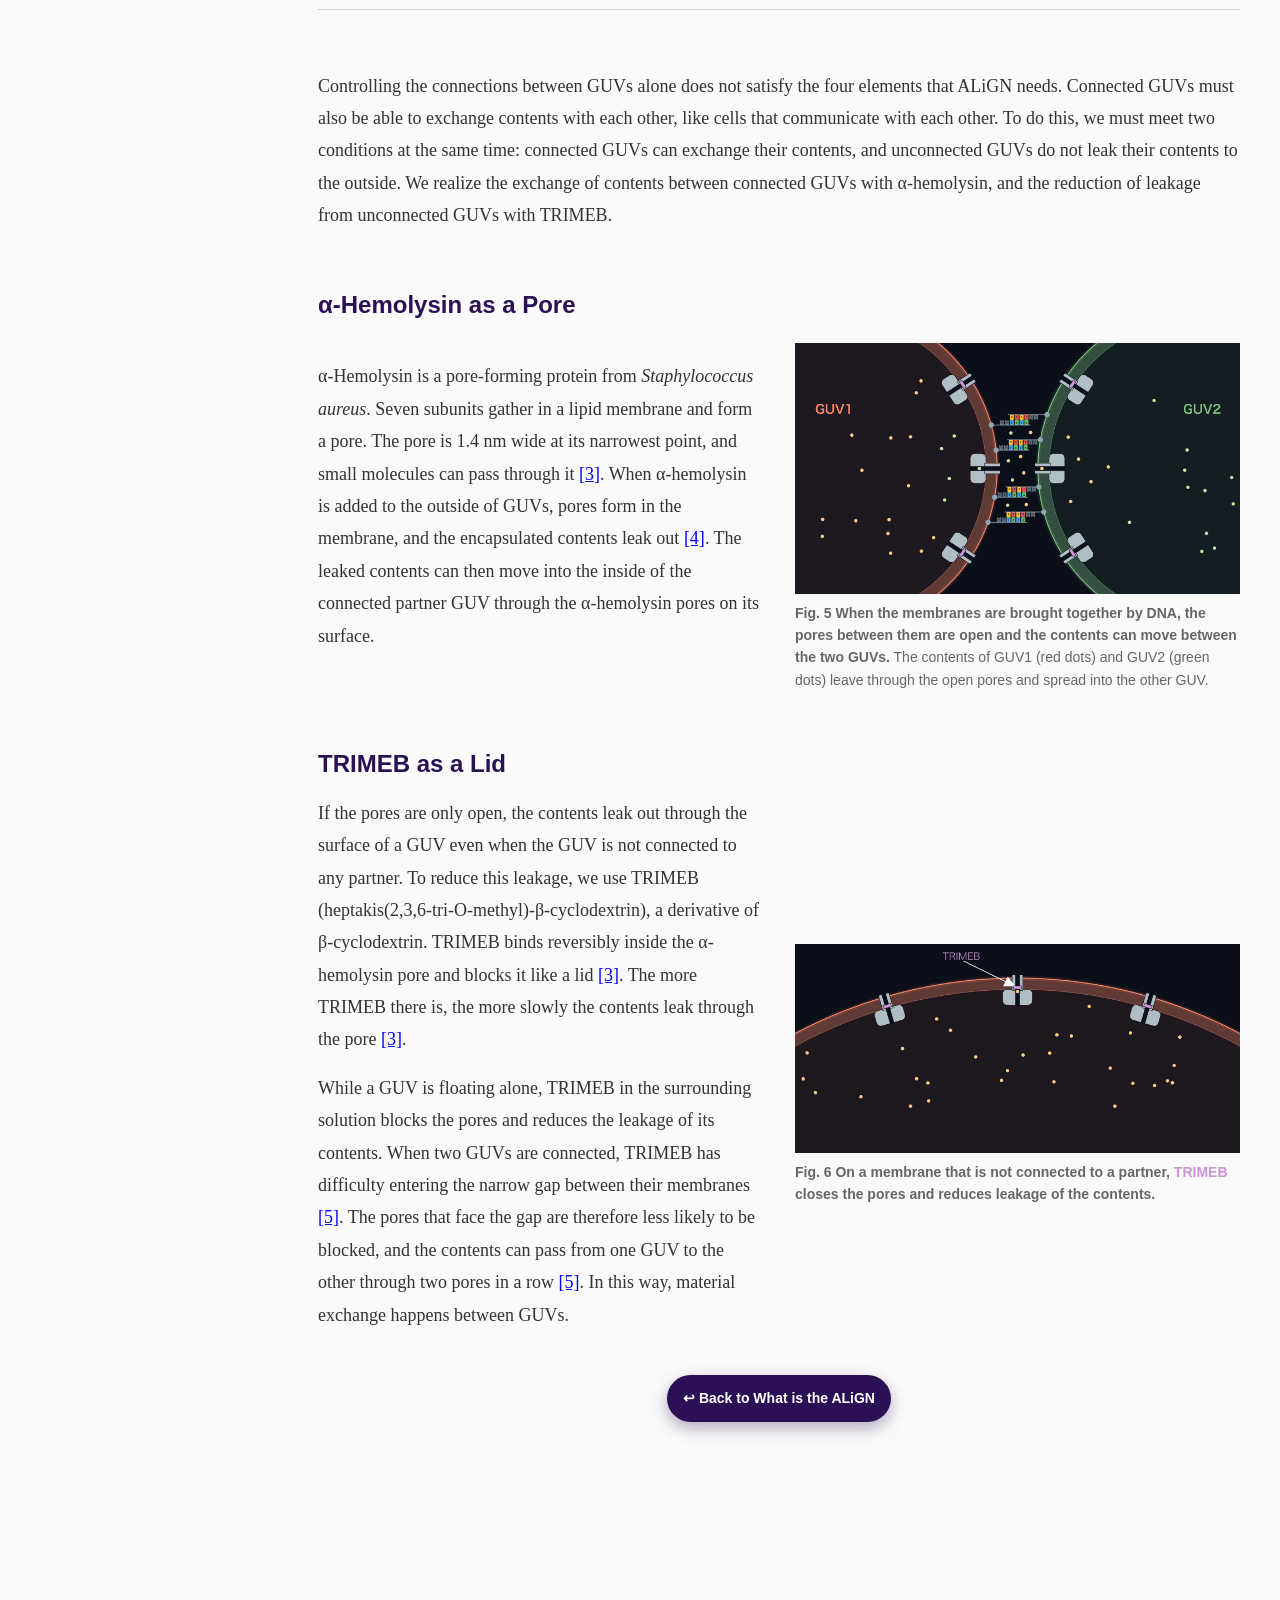
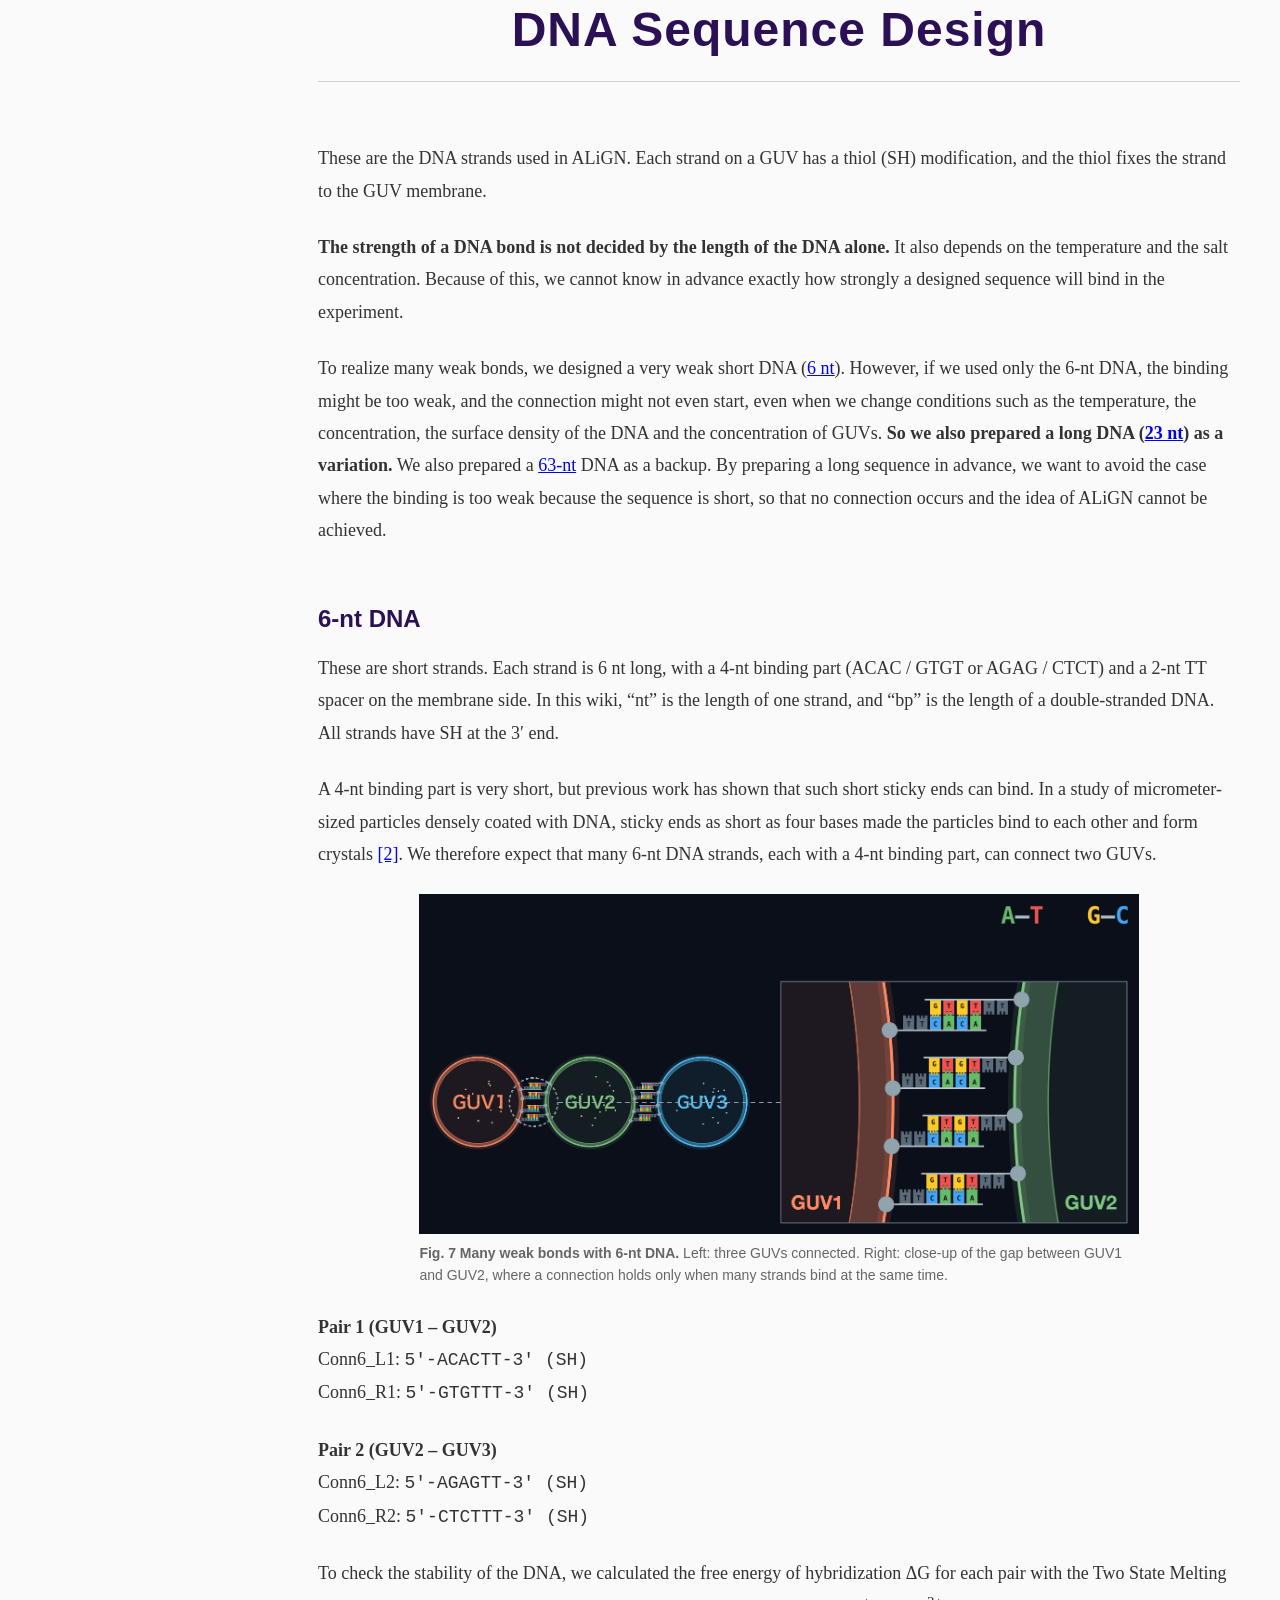
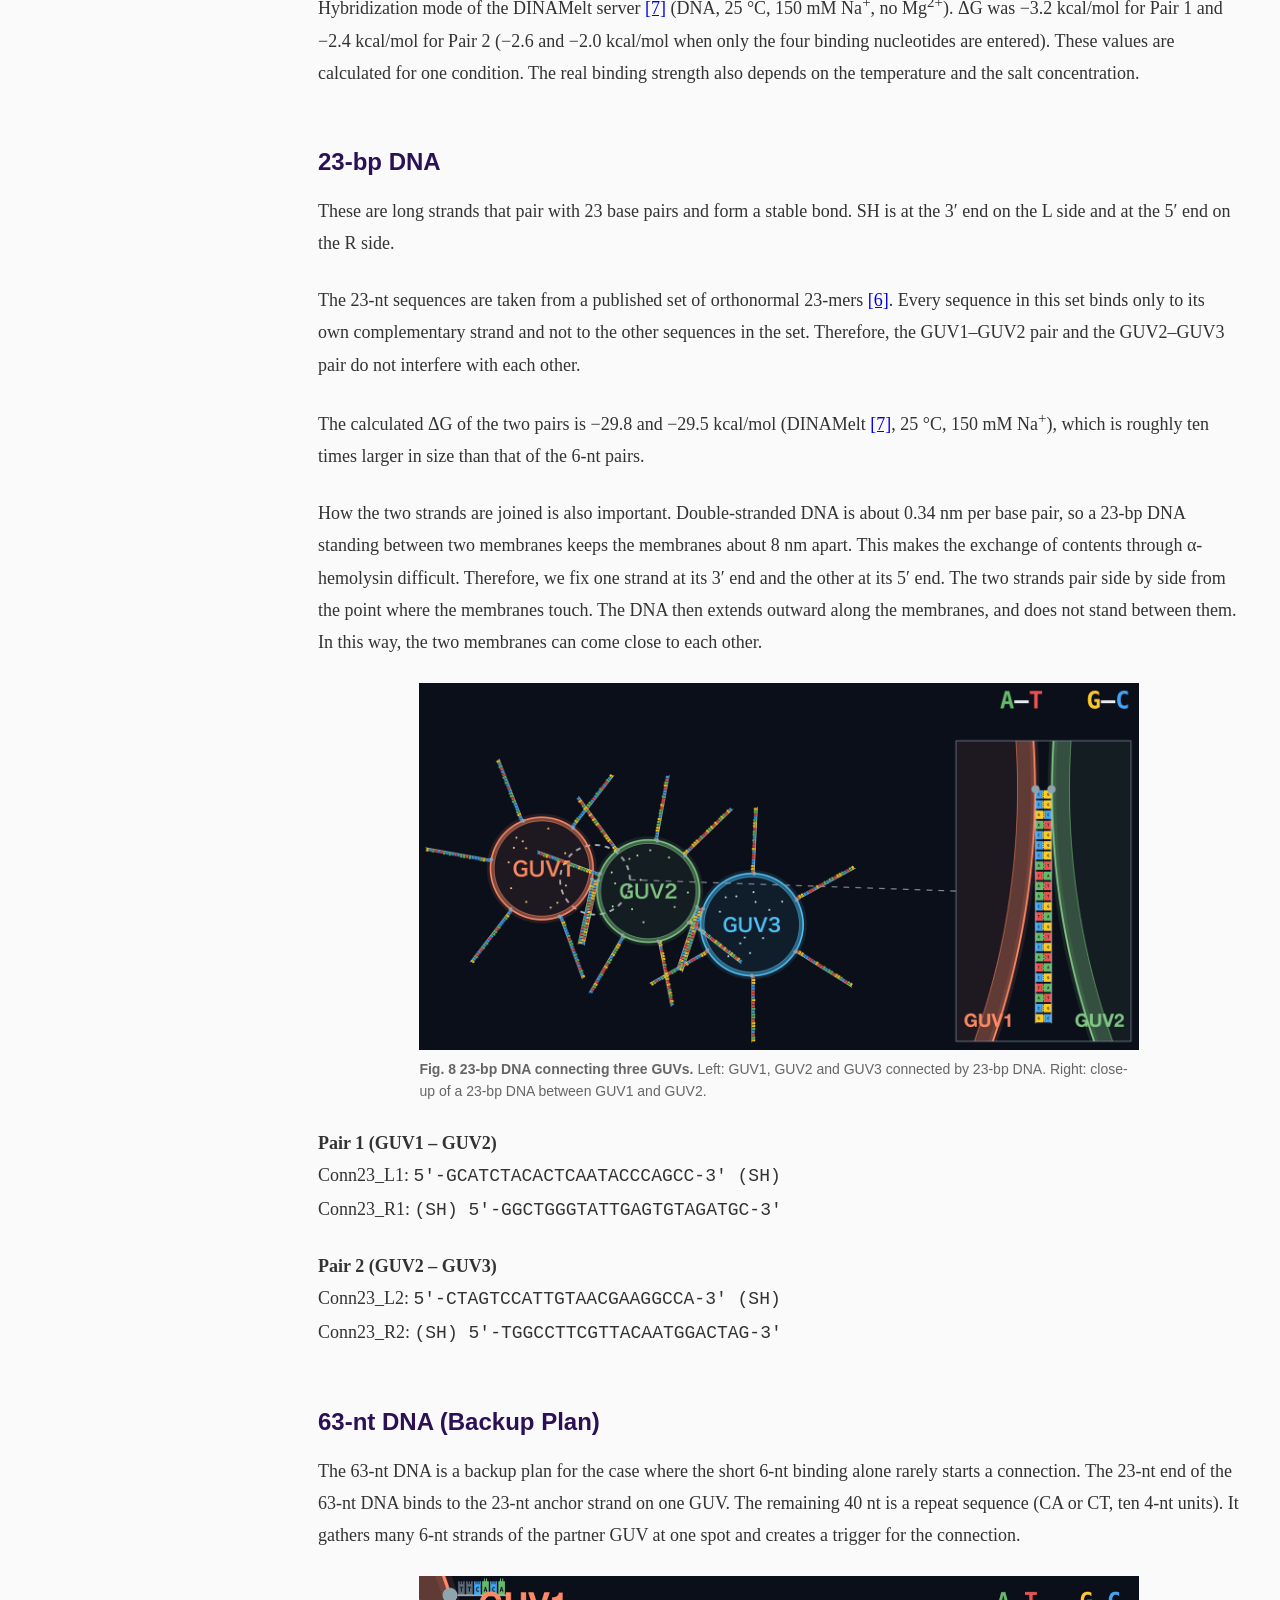
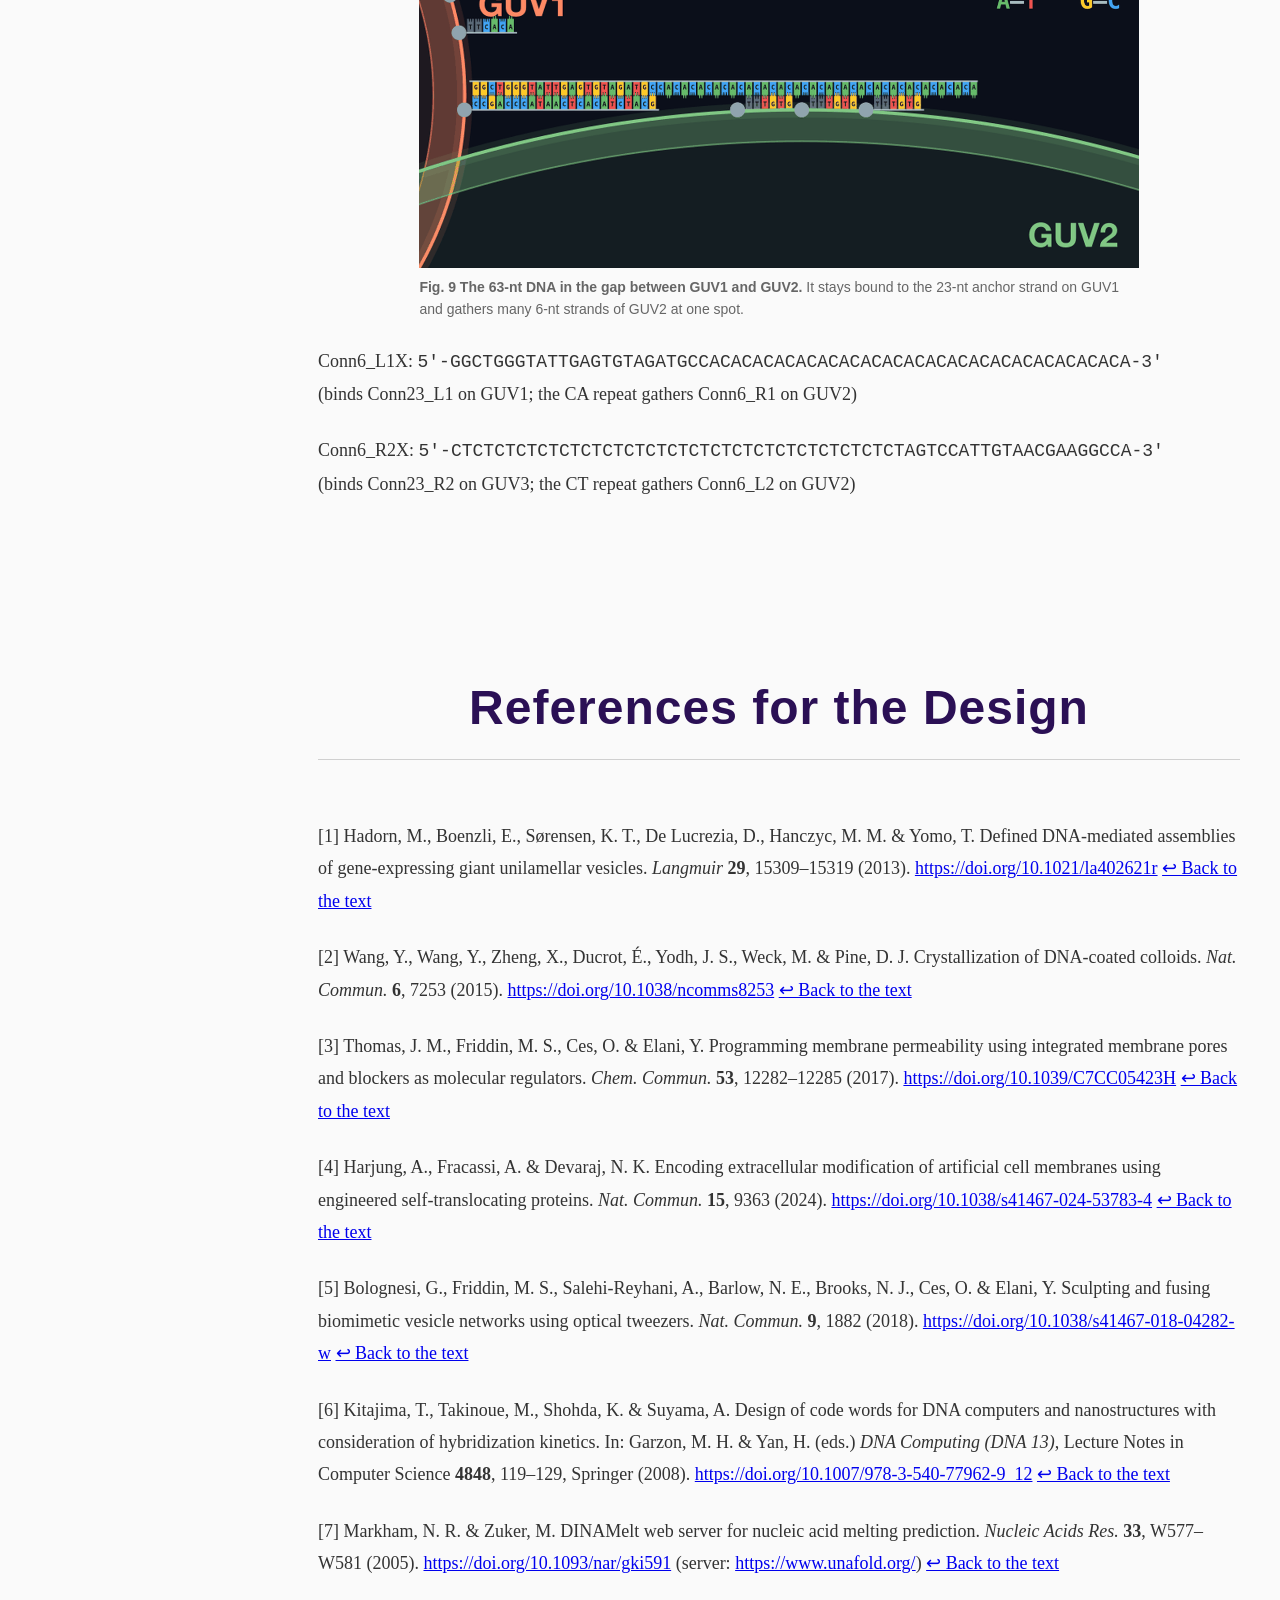
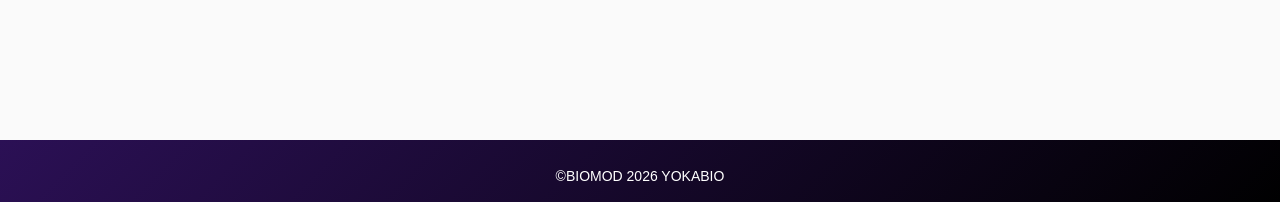
==== commit 92b393ff: "上の帯の絵を、仲間が入れた絵（赤・緑・青のGUV, -v3）に戻した（全ページ） Co-Authored-By: Claude Sonnet 5.5 <noreply@anthropic.com>" ====
--- a/design.html
+++ b/design.html
@@ -48,7 +48,7 @@
         <div class="page-hero-header page-hero-header--with-title page-hero-header--with-image">
             <h1>Design</h1>
             <!-- 帯の右側の飾りの絵（3つのGUVがつながった図）。位置・大きさは style.css の .page-hero-image -->
-            <img class="page-hero-image" src="images/home-hero-guv-network.webp" alt="" aria-hidden="true">
+            <img class="page-hero-image" src="images/home-hero-guv-network-v3.webp" alt="" aria-hidden="true">
         </div>
         <div class="content-section">
             <h2 class="section-title" id="what-is-align">What is the ALiGN</h2>
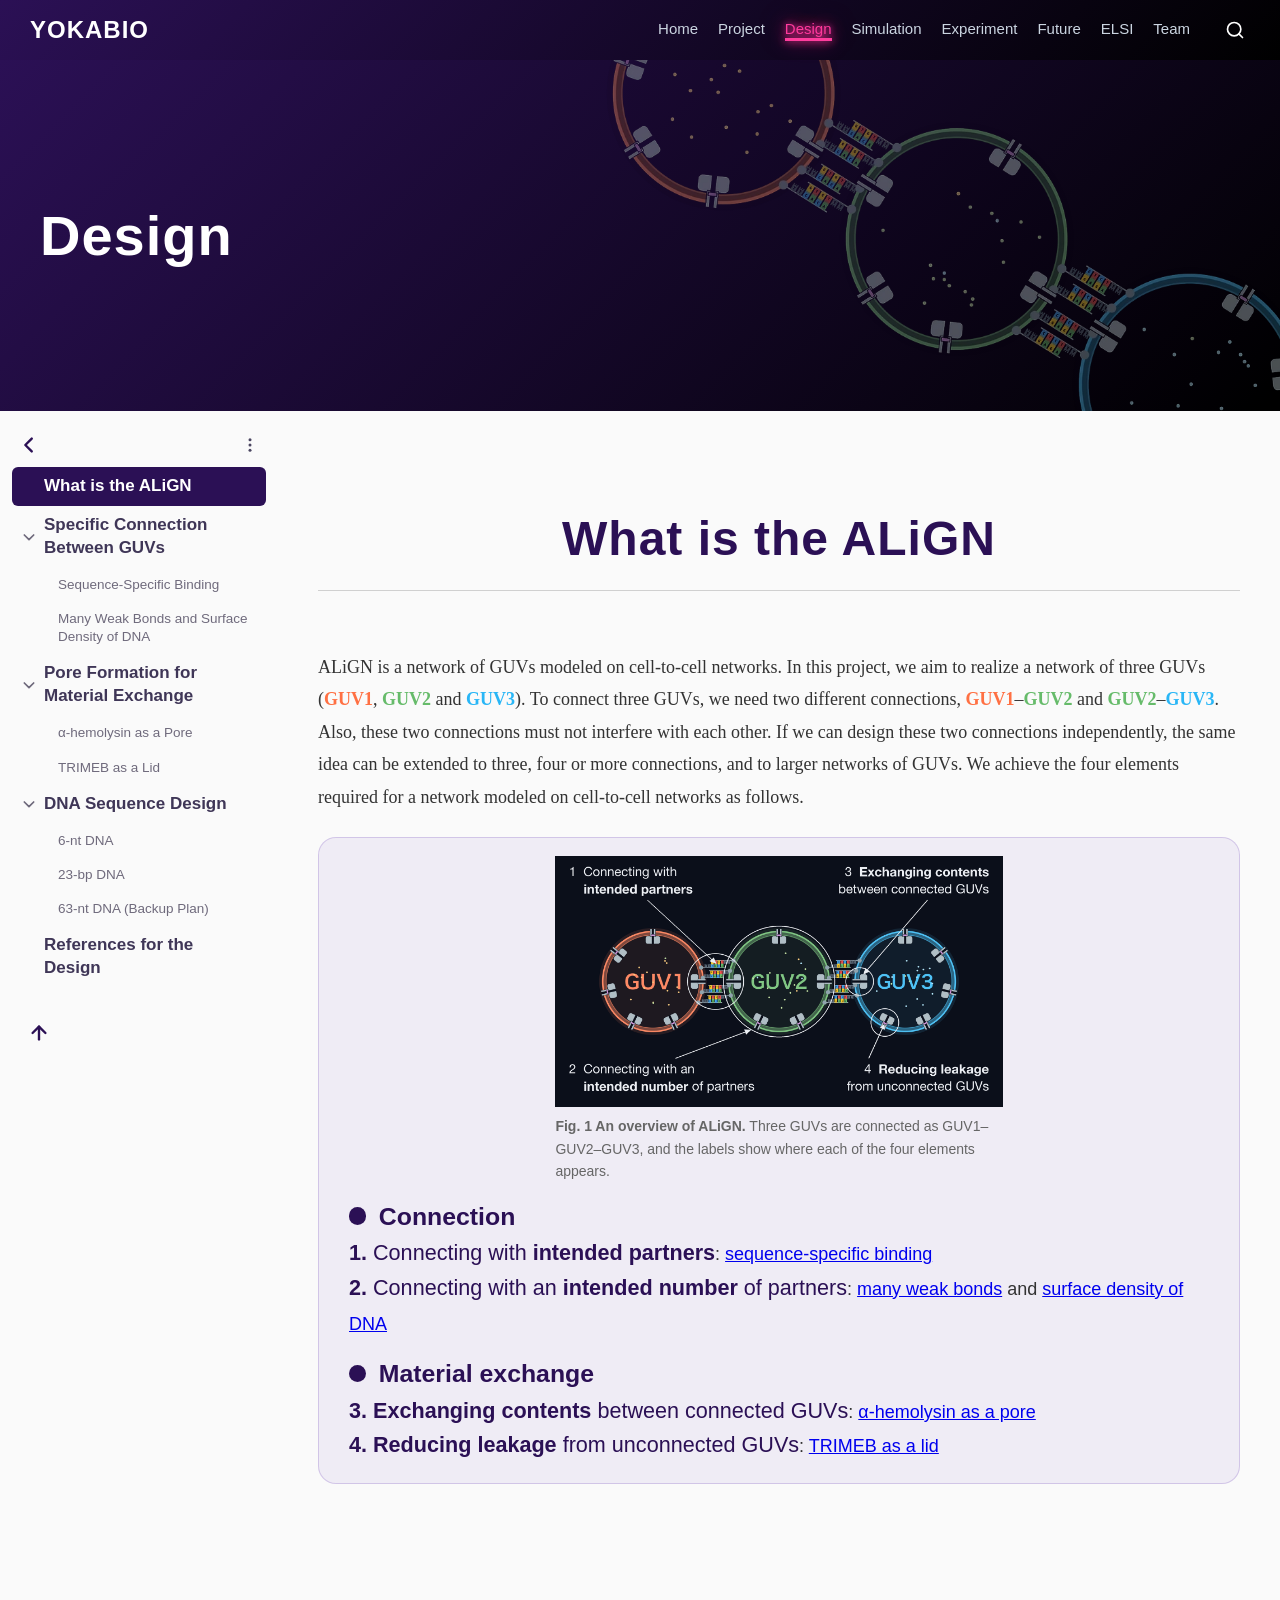
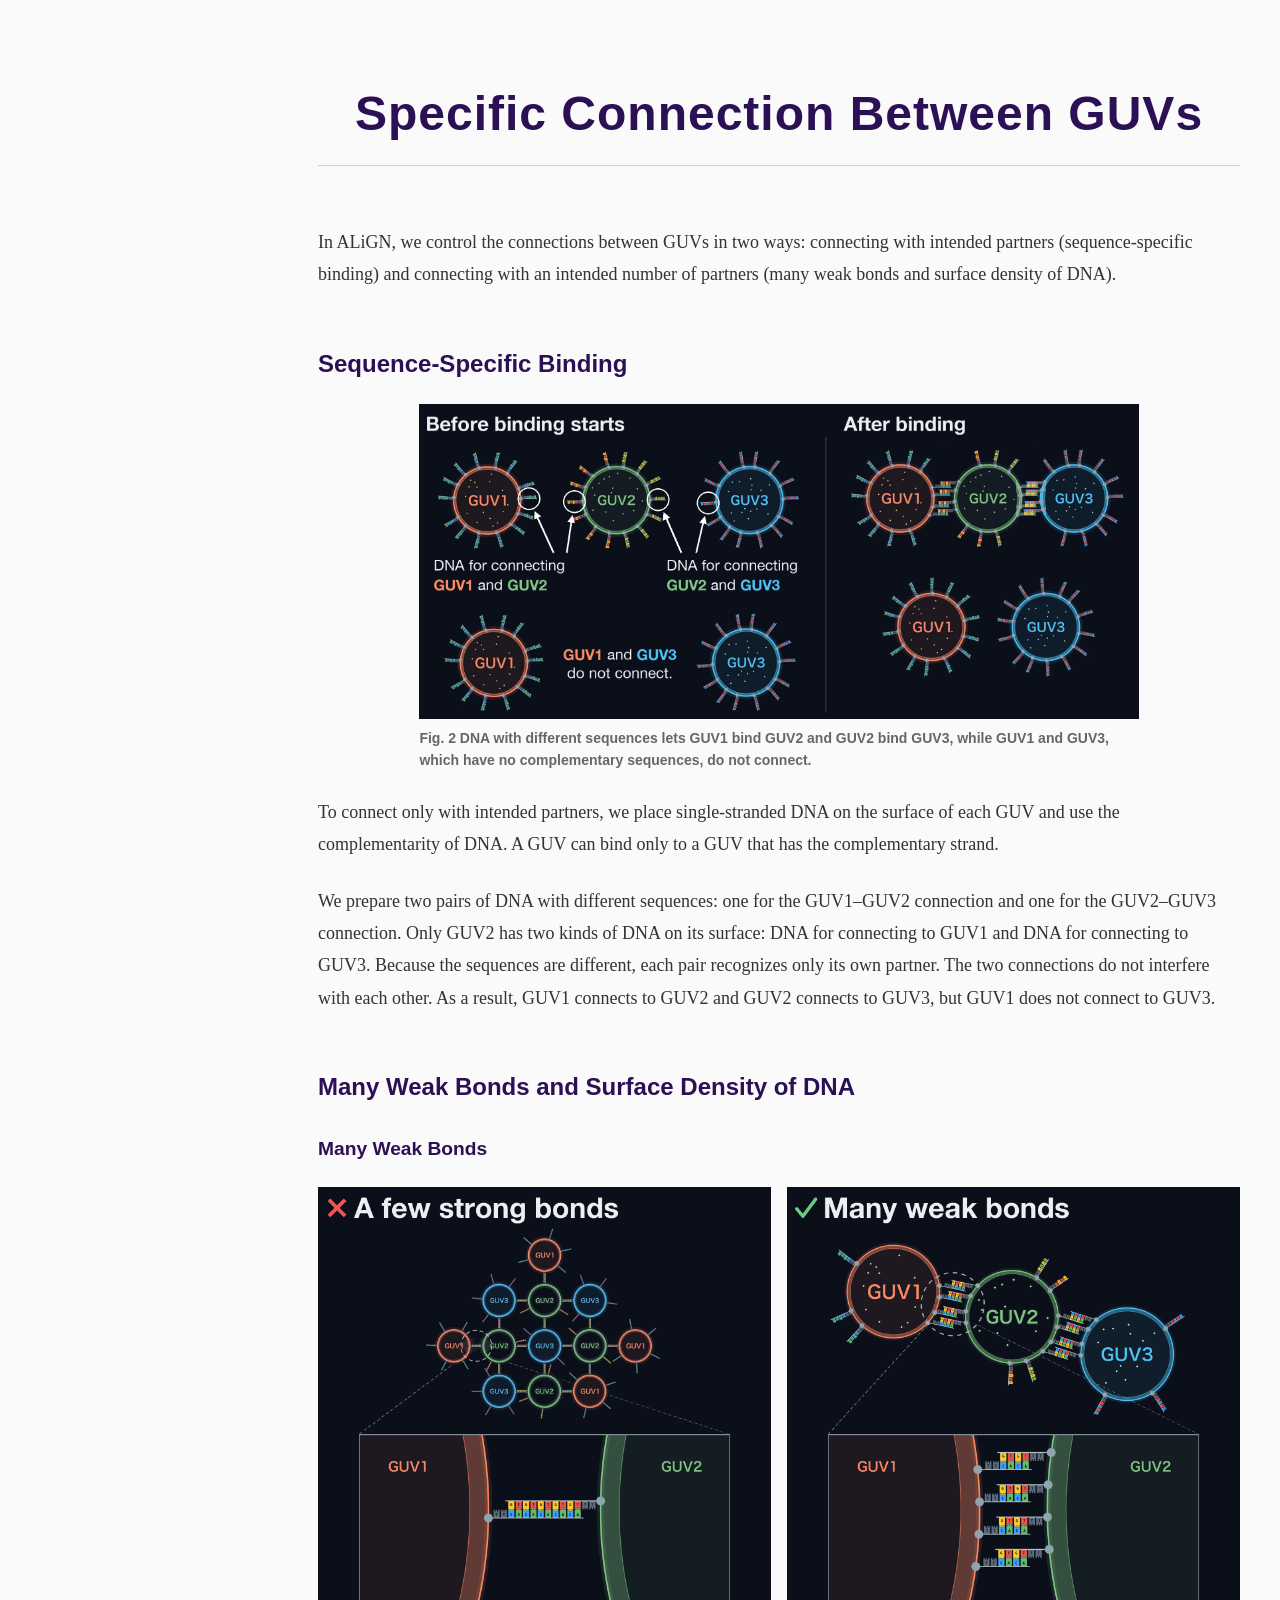
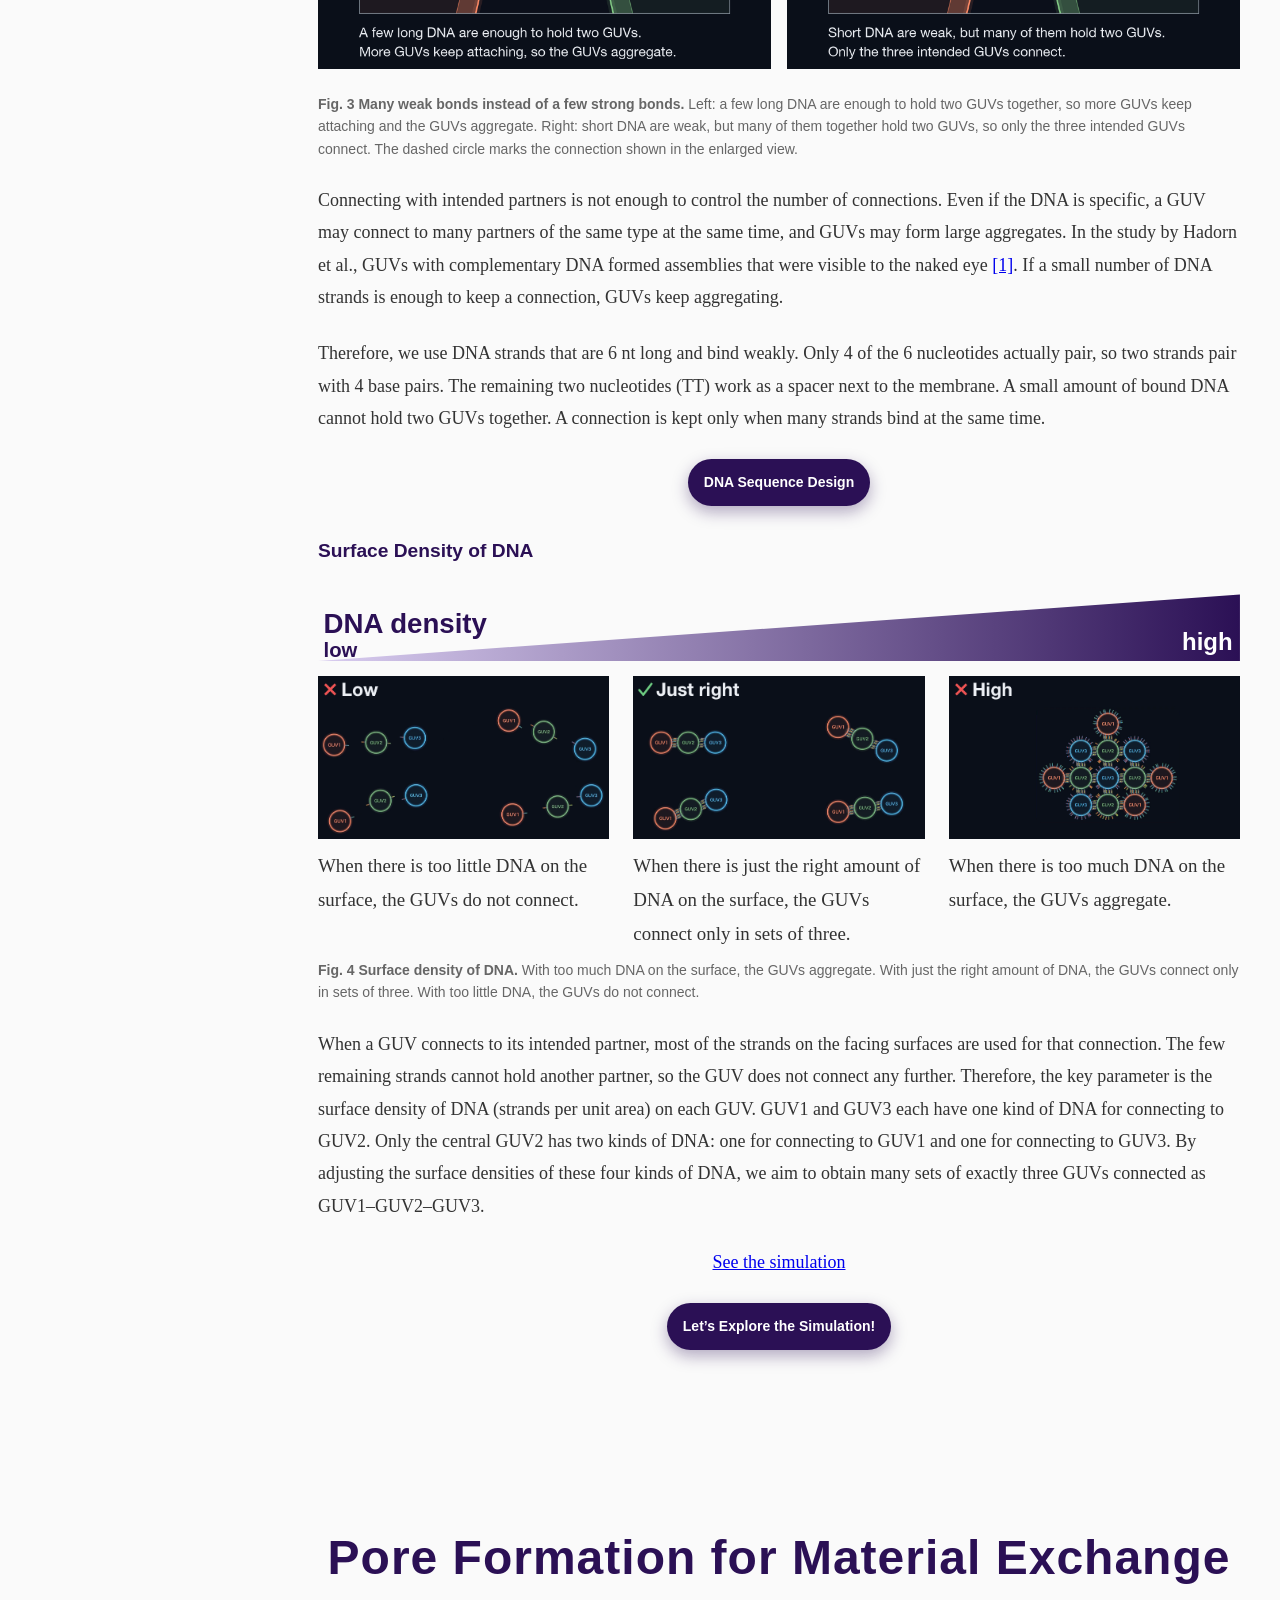
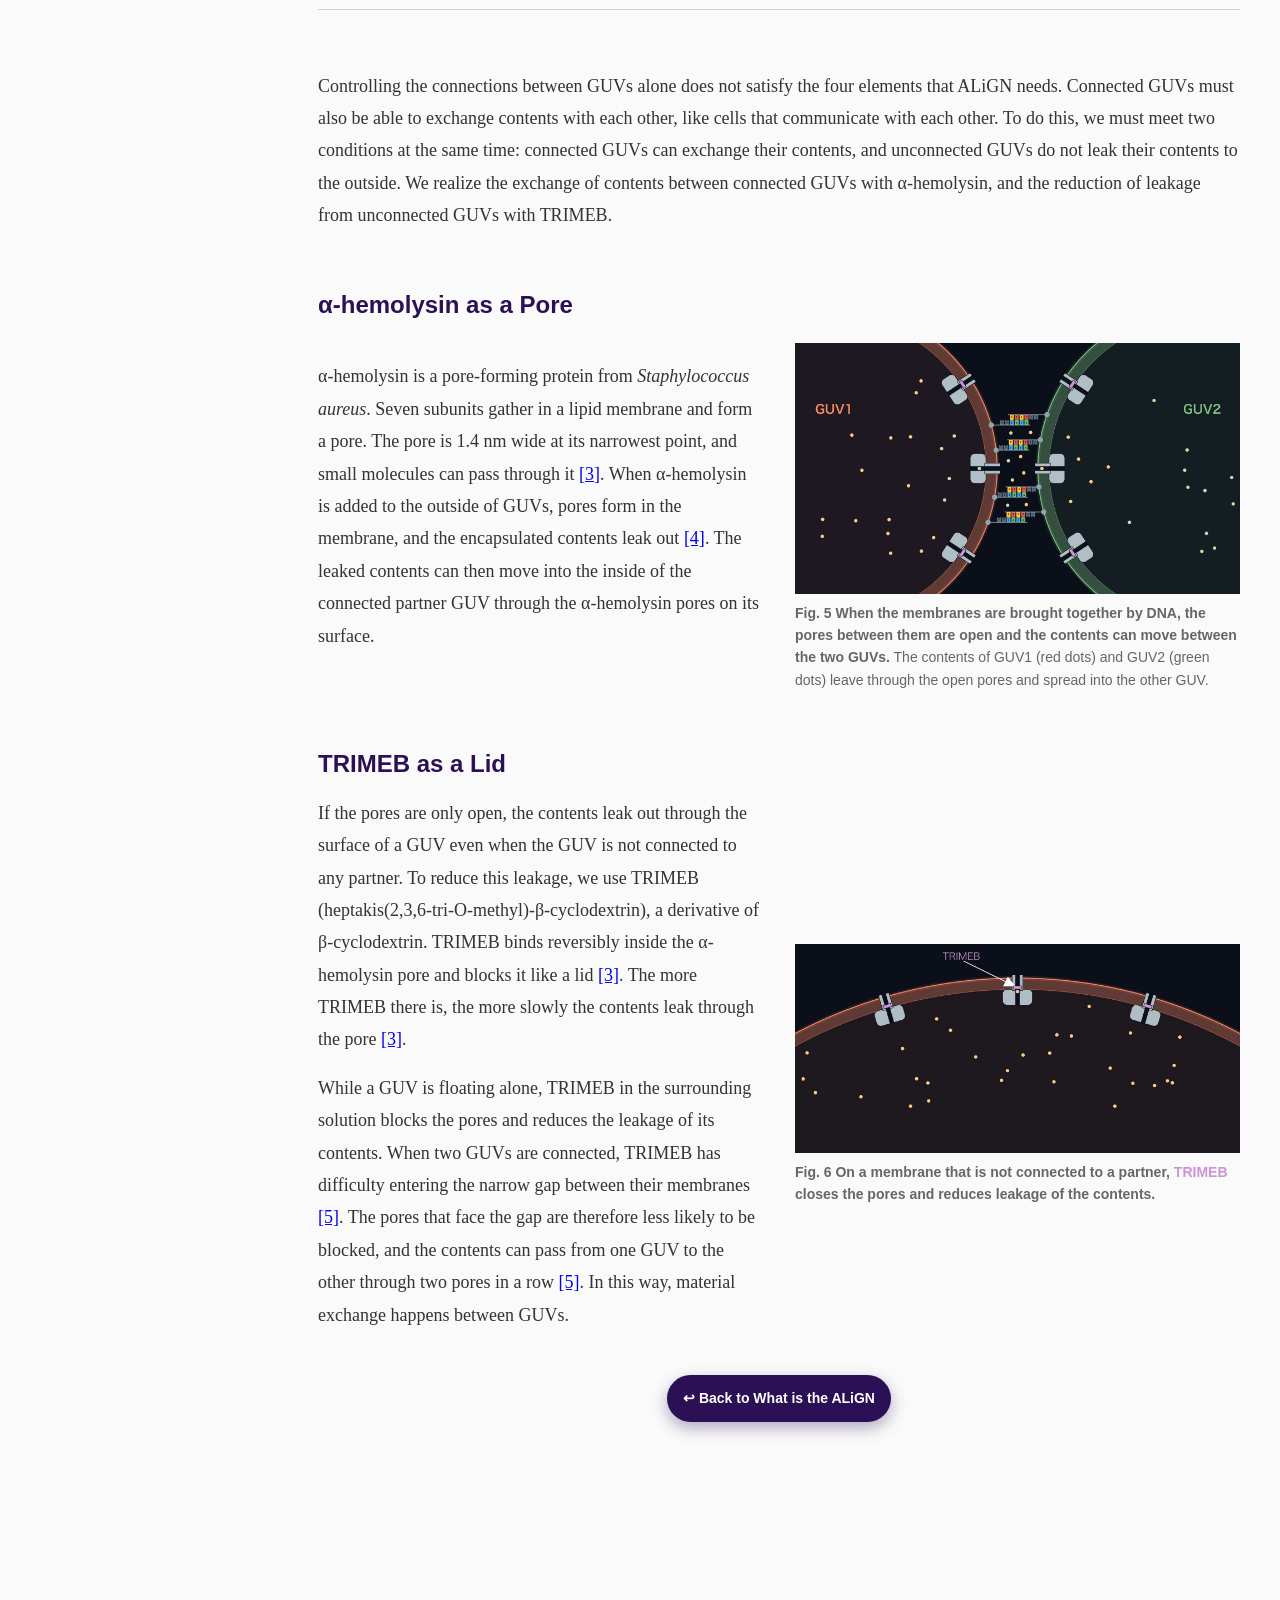
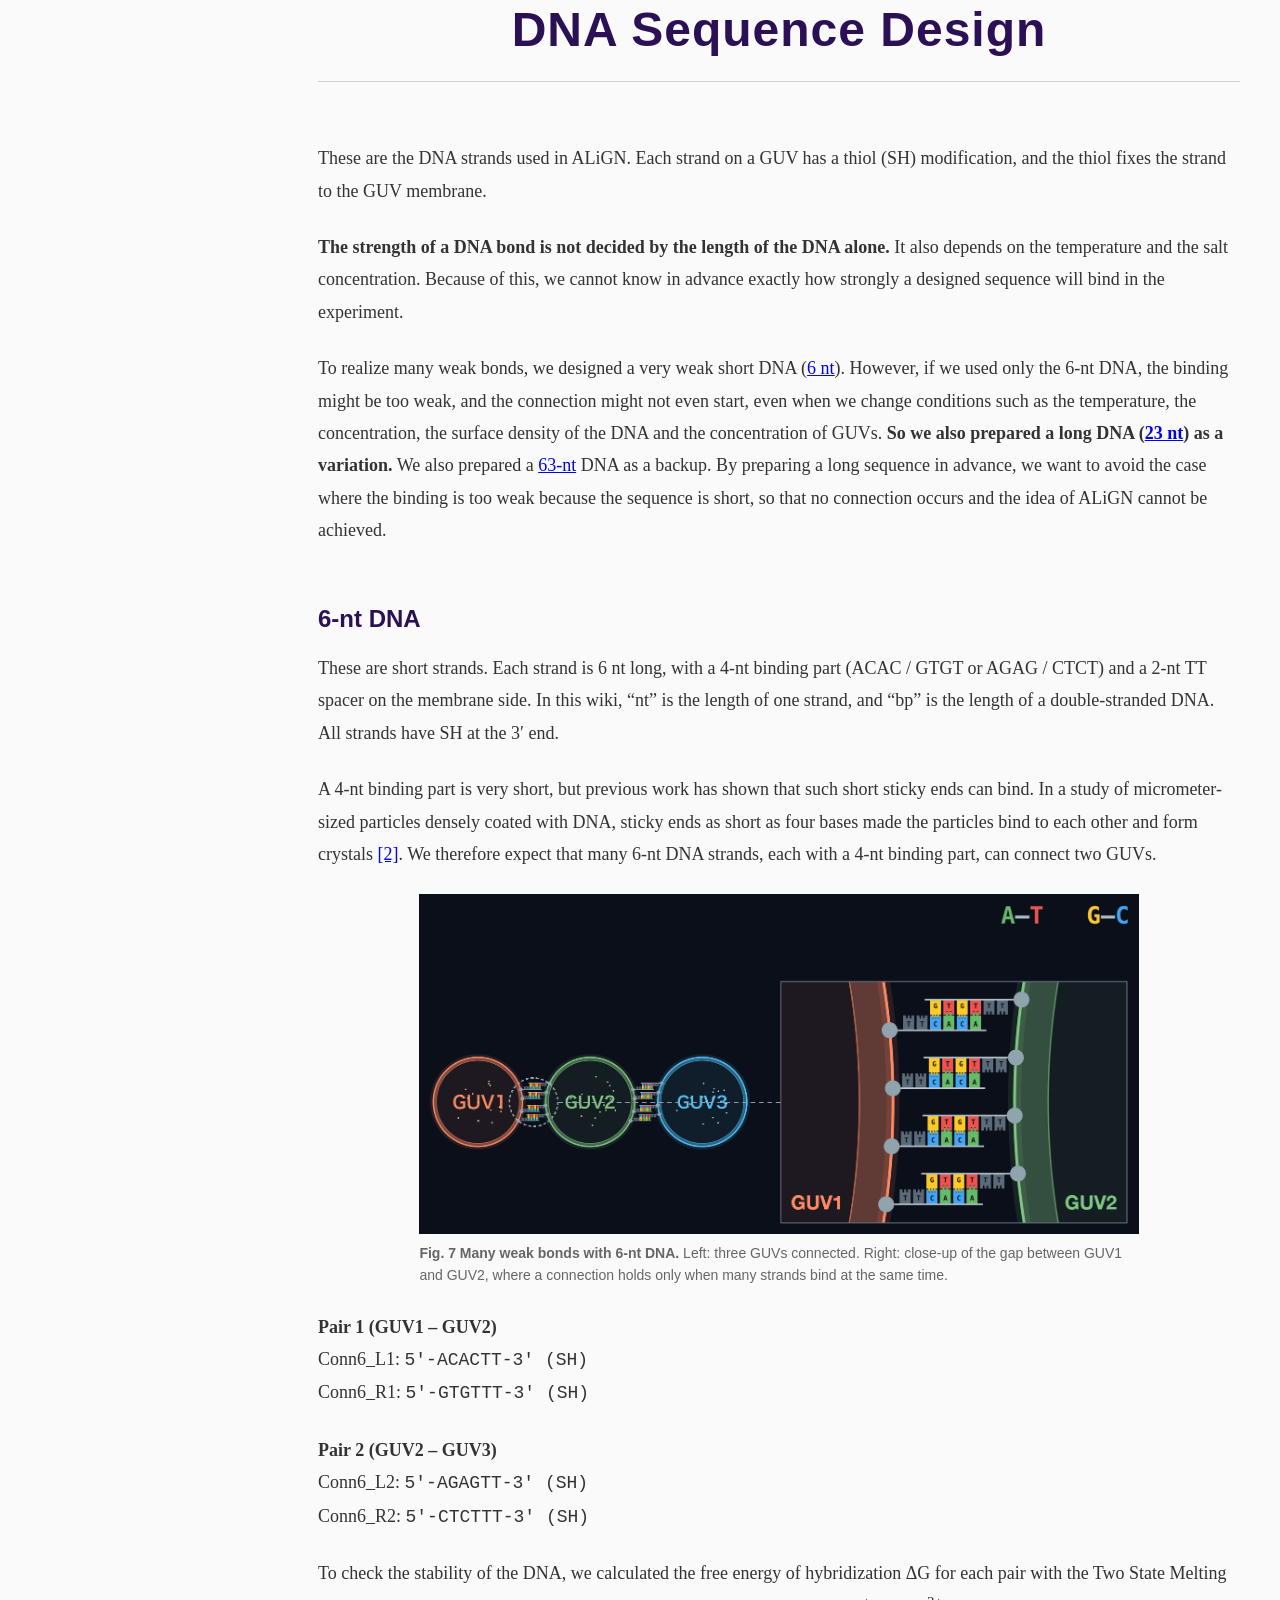
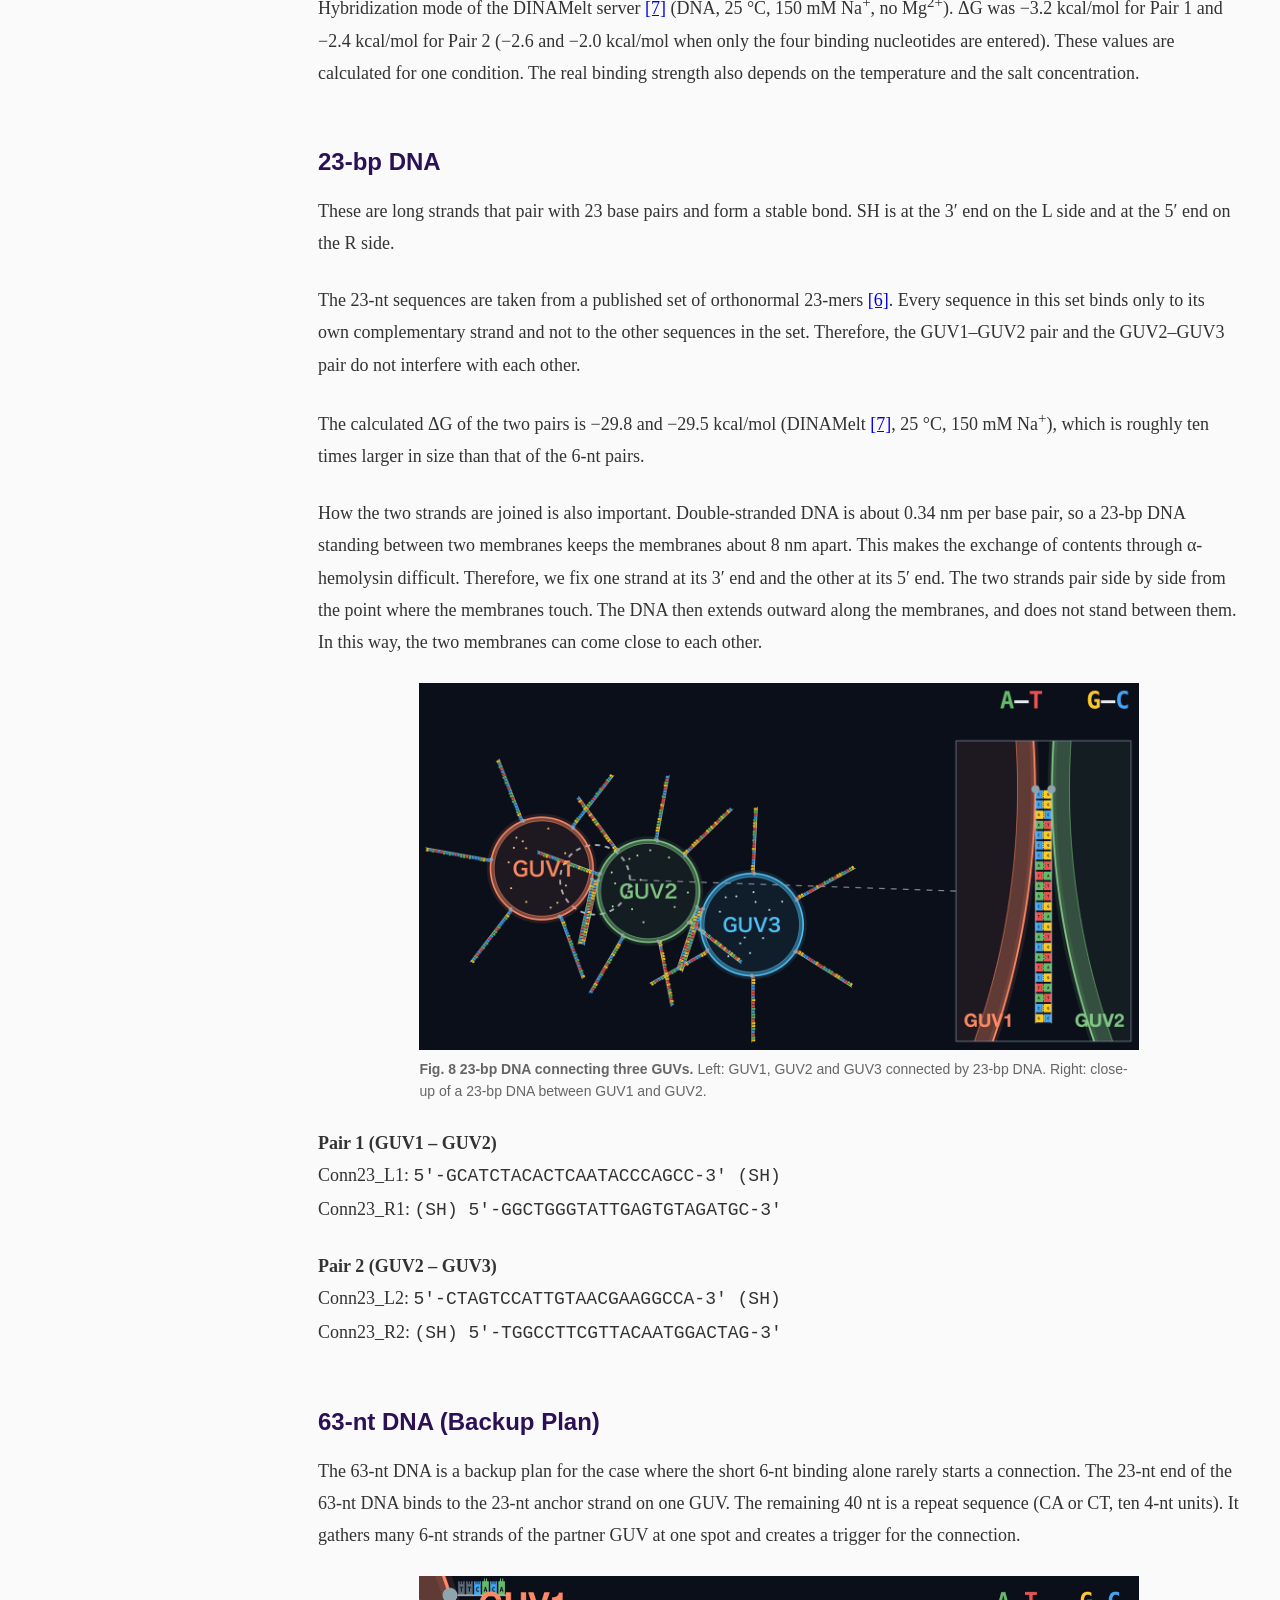
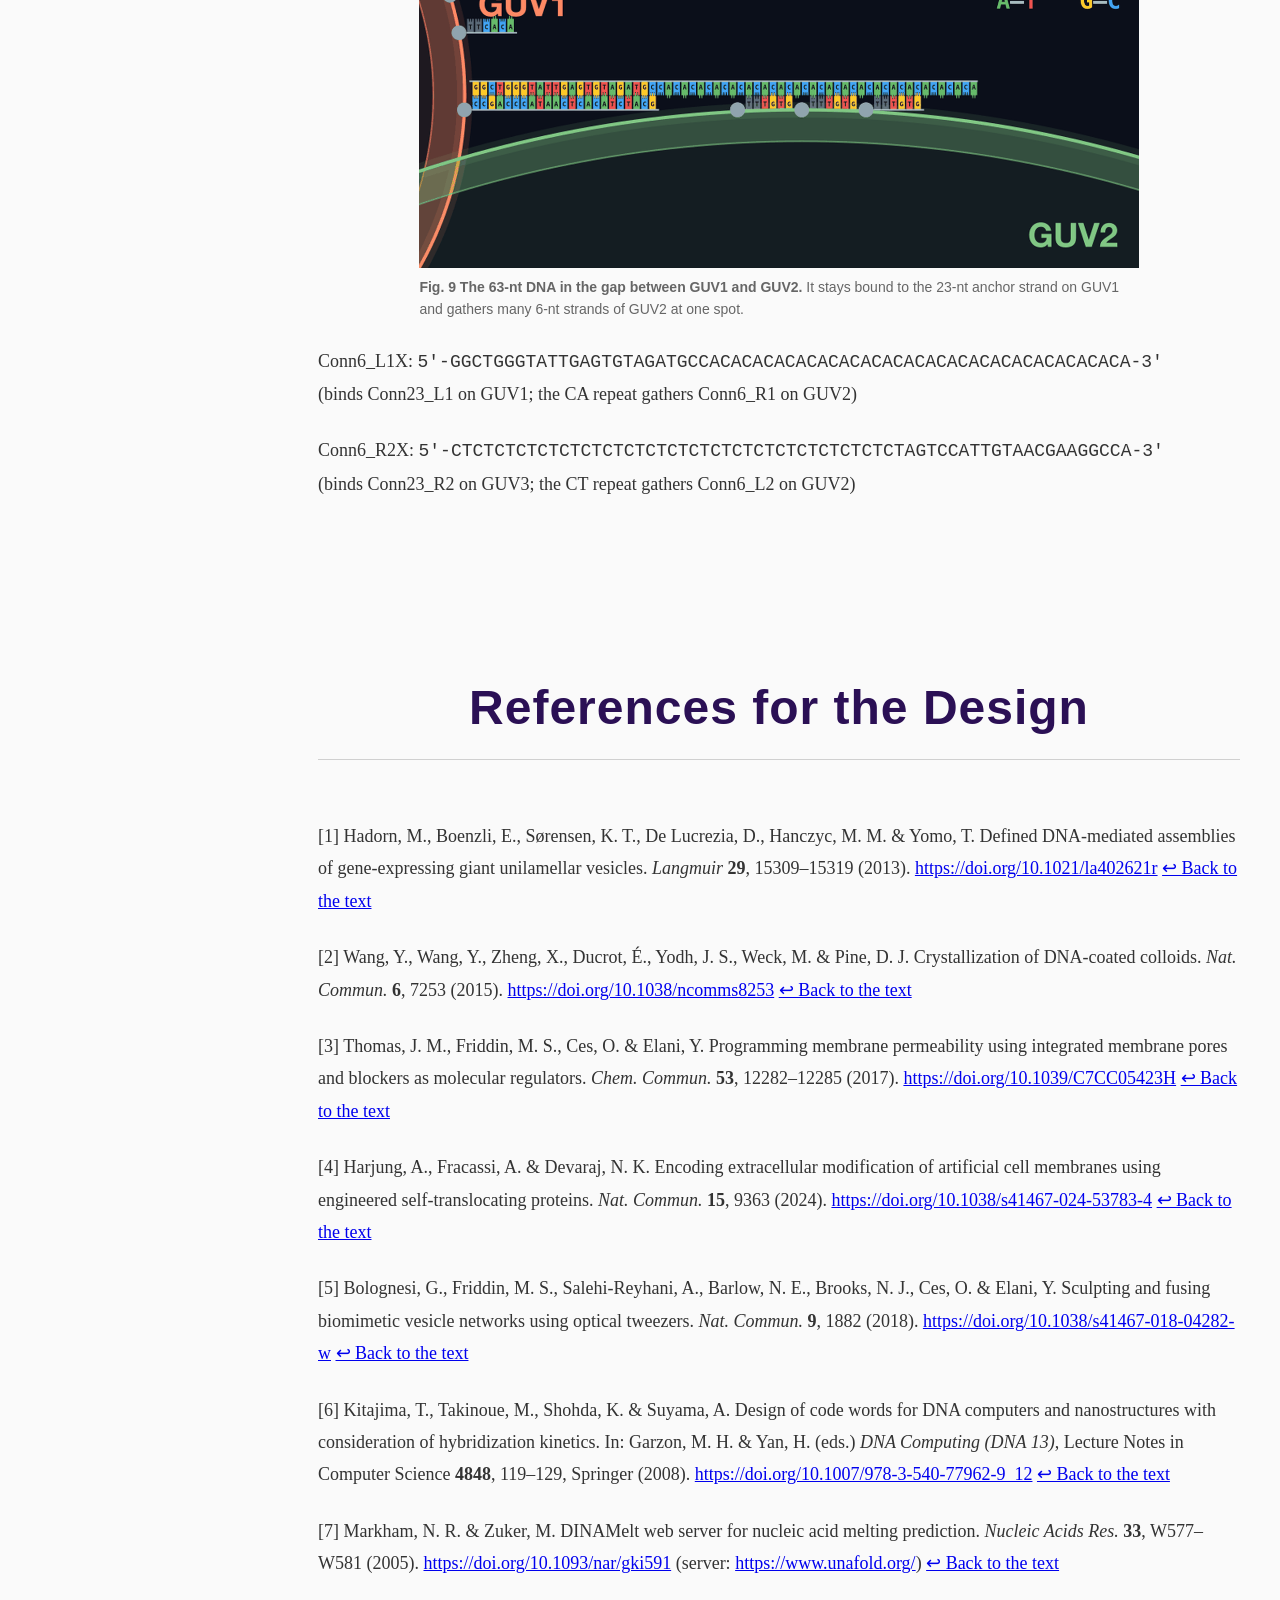
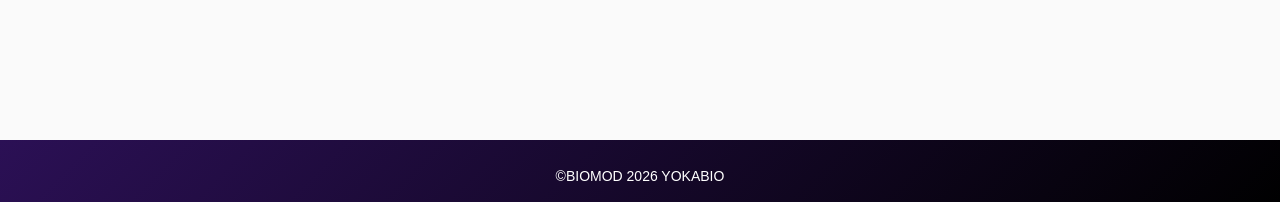
==== commit efd35f4b: "Notation: write 'α-hemolysin' (small h) in Design and ELSI; ELSI 'αHL' spelled out Co-Authored-By: C" ====
--- a/design.html
+++ b/design.html
@@ -186,11 +186,11 @@
                         Controlling the connections between GUVs alone does not satisfy the four elements that ALiGN needs. Connected GUVs must also be able to exchange contents with each other, like cells that communicate with each other. To do this, we must meet two conditions at the same time: connected GUVs can exchange their contents, and unconnected GUVs do not leak their contents to the outside. We realize the exchange of contents between connected GUVs with α-hemolysin, and the reduction of leakage from unconnected GUVs with TRIMEB.
                     </p>
 
-                    <h3 class="sub-title" id="alpha-hemolysin">α-Hemolysin as a Pore</h3>
+                    <h3 class="sub-title" id="alpha-hemolysin">α-hemolysin as a Pore</h3>
                     <div class="study-row">
                         <div class="study-text">
                             <p>
-                        α-Hemolysin is a pore-forming protein from <em>Staphylococcus aureus</em>. Seven subunits gather in a lipid membrane and form a pore. The pore is 1.4 nm wide at its narrowest point, and small molecules can pass through it <a href="#ref-3" id="cite-3">[3]</a>. When α-hemolysin is added to the outside of GUVs, pores form in the membrane, and the encapsulated contents leak out <a href="#ref-4" id="cite-4">[4]</a>. The leaked contents can then move into the inside of the connected partner GUV through the α-hemolysin pores on its surface.
+                        α-hemolysin is a pore-forming protein from <em>Staphylococcus aureus</em>. Seven subunits gather in a lipid membrane and form a pore. The pore is 1.4 nm wide at its narrowest point, and small molecules can pass through it <a href="#ref-3" id="cite-3">[3]</a>. When α-hemolysin is added to the outside of GUVs, pores form in the membrane, and the encapsulated contents leak out <a href="#ref-4" id="cite-4">[4]</a>. The leaked contents can then move into the inside of the connected partner GUV through the α-hemolysin pores on its surface.
                     </p>
                         </div>
                         <figure>
--- a/style.css
+++ b/style.css
@@ -322,6 +322,48 @@
     background: #2b1055;
     margin-right: 0.5em;
     vertical-align: baseline;
+}
+
+/* Project の Issue：左に 4 つの要素の一覧、右に「Satisfies 1〜4」の図を並べる（幅がせまい画面では縦に積む） */
+.section-text .issue-row {
+    display: flex;
+    align-items: center;
+    justify-content: center;
+    gap: 40px;
+    margin: 22px 0;
+}
+
+.section-text .issue-row .issue-row-lists {
+    flex: 0 0 auto;
+}
+
+.section-text .issue-row .issue-row-lists p.key-block {
+    margin: 14px 0;
+}
+
+.section-text .issue-row figure.issue-row-fig {
+    flex: 0 1 540px;
+    width: 540px;
+    margin: 0;
+}
+
+.section-text .issue-row figure.issue-row-fig img {
+    width: 100%;
+    height: auto;
+    display: block;
+}
+
+@media (max-width: 760px) {
+    .section-text .issue-row {
+        flex-direction: column;
+        align-items: stretch;
+        gap: 10px;
+    }
+
+    .section-text .issue-row figure.issue-row-fig {
+        width: 100%;
+        flex-basis: auto;
+    }
 }
 
 .section-text .key-box figure.fig-hero {
--- a/toc.css
+++ b/toc.css
@@ -10,6 +10,11 @@
 .content h2[id],
 .content h3[id] {
     scroll-margin-top: 90px;
+}
+
+/* Experimental Details のように、ボックス（section）自体に id があるページ：飛んだとき、ボックスの上の線が、メニューバーの下に来る（見出しが、隠れない） */
+.content .content-section.exp-box[id] {
+    scroll-margin-top: 60px;
 }
 
 /* ---- 目次から飛んだ先の見出し：背景が、黄色っぽく光って、消える ----
@@ -65,8 +70,8 @@
 /* スクロールしても、目次は左についてくる */
 .toc-side {
     position: sticky;
-    top: 84px;
-    max-height: calc(100vh - 104px);
+    top: 62px;                           /* スクロールしたとき、上のメニューバー（高さ60px）の、すぐ下に目次が止まる。数字を大きくすると、すき間が広がる */
+    max-height: calc(100vh - 82px);      /* top の数字より、20px大きい値を引く（下に、少し余白を残す） */
     overflow-y: auto;
     padding: 6px 4px 20px 0;
     scrollbar-width: thin;
@@ -477,6 +482,7 @@
     .toc-side {
         width: 261px;
         margin-left: -31px;      /* 28px寄せる＋「‹」の枠が切れないための3px。中身は、padding-left の3pxで、元の位置に戻す */
+        margin-top: -32px;       /* 上の帯と目次のあいだの空白（帯の下の余白40px）をつめる。数字を大きく（-40pxなど）すると、もっとくっつく。本文の位置は、変わらない */
         padding-left: 3px;
         box-sizing: border-box;
         transition: transform 0.3s ease, opacity 0.25s ease;
@@ -584,6 +590,10 @@
     .content h3[id] {
         scroll-margin-top: 120px;   /* スマホは、メニューバーが2段になって、高いため */
     }
+
+    .content .content-section.exp-box[id] {
+        scroll-margin-top: 90px;
+    }
 }
 
 @media (prefers-reduced-motion: reduce) {
@@ -607,3 +617,37 @@
         transition: none;
     }
 }
+
+/* 目次の一番下の紫のボタン（<main> の data-toc-link-href で出す。toc.js）。「↑」の右となりに並ぶ。目次の中身なので、目次といっしょに動く */
+.toc-bottom-row {
+    display: flex;
+    flex-wrap: wrap;
+    align-items: center;
+    gap: 8px;
+    margin: 22px 0 0 4px;
+}
+
+.toc-bottom-row .toc-top {
+    margin: 0;
+    flex: none;
+}
+
+.toc-side a.toc-action {
+    display: inline-block;
+    padding: 9px 14px;
+    border-radius: 999px;
+    background: #2b1055;
+    color: #ffffff;
+    font-family: 'Helvetica Neue', Arial, sans-serif;
+    font-size: 13px;
+    font-weight: 700;
+    text-decoration: none;
+    white-space: nowrap;
+    box-shadow: 0 4px 12px rgba(43, 16, 85, 0.3);
+}
+
+.toc-side a.toc-action:hover,
+.toc-side a.toc-action:focus-visible {
+    background: #4a2a85;
+    color: #ffffff;
+}
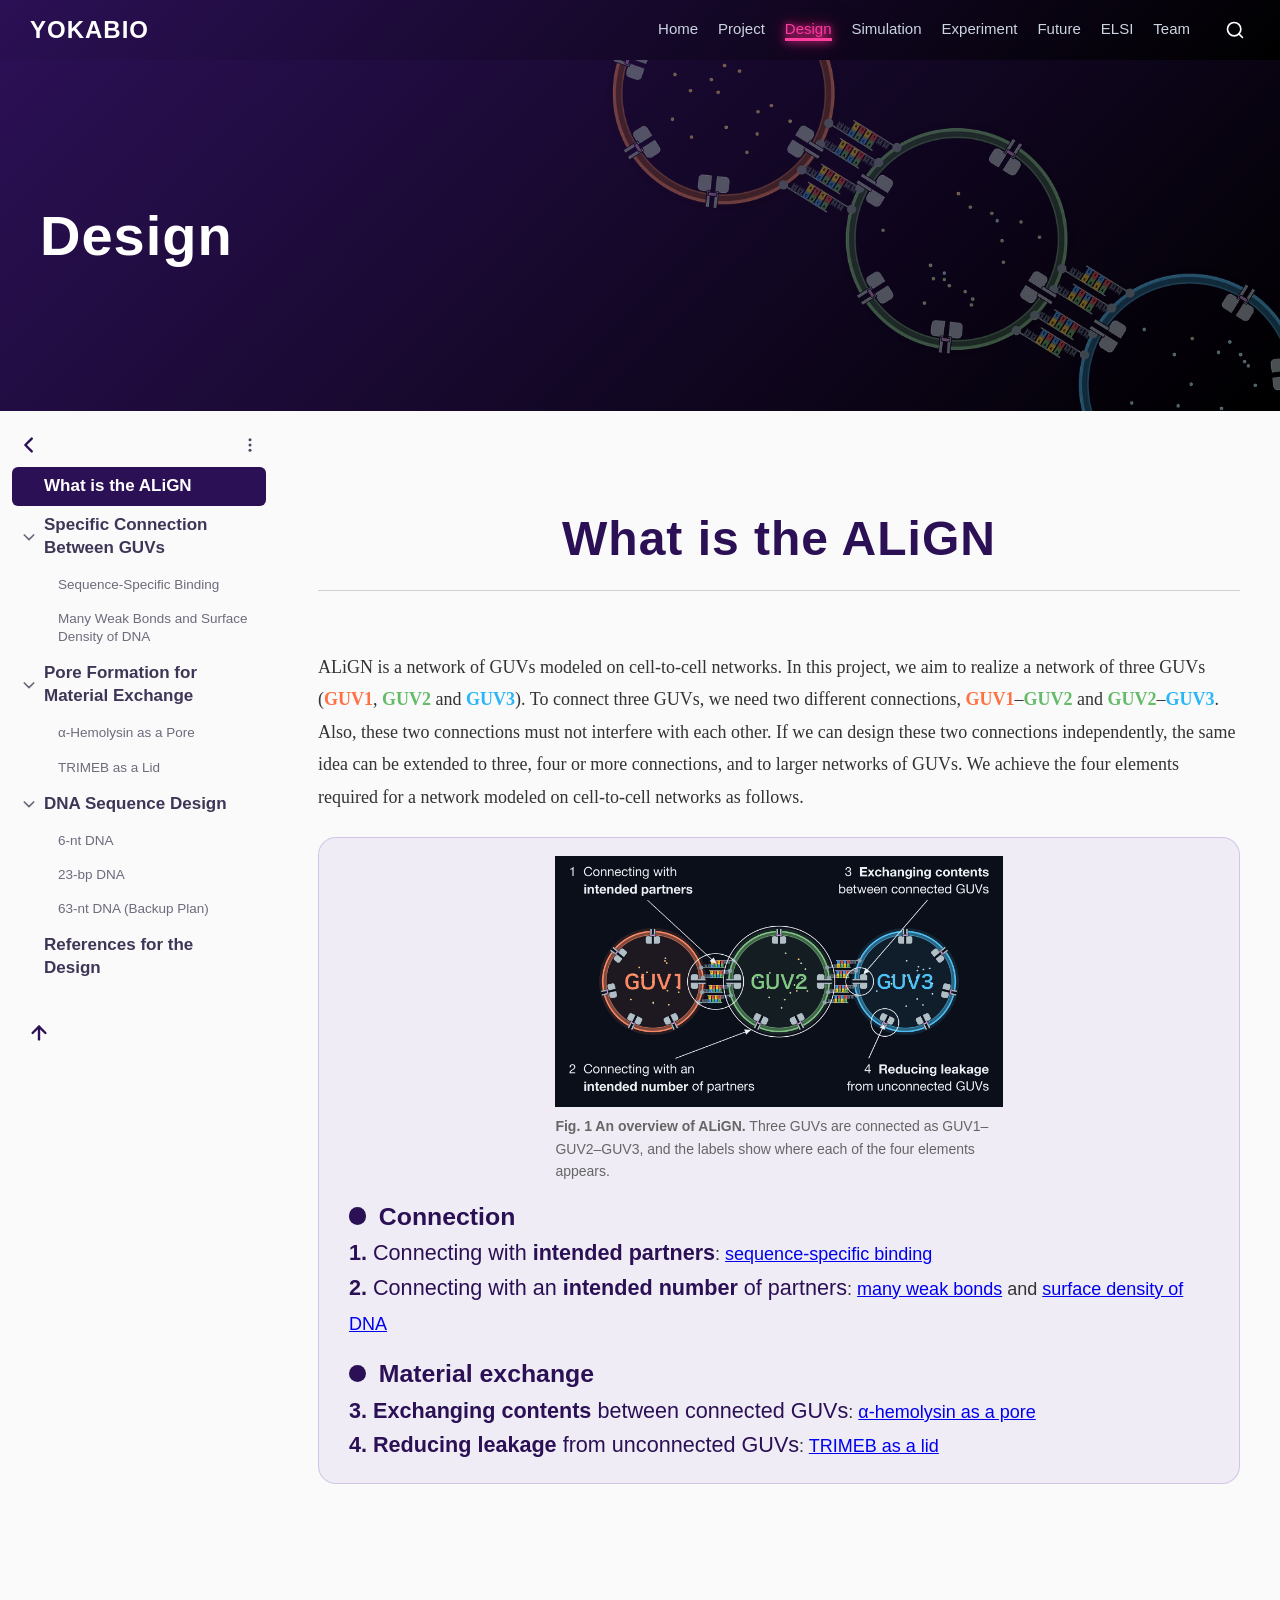
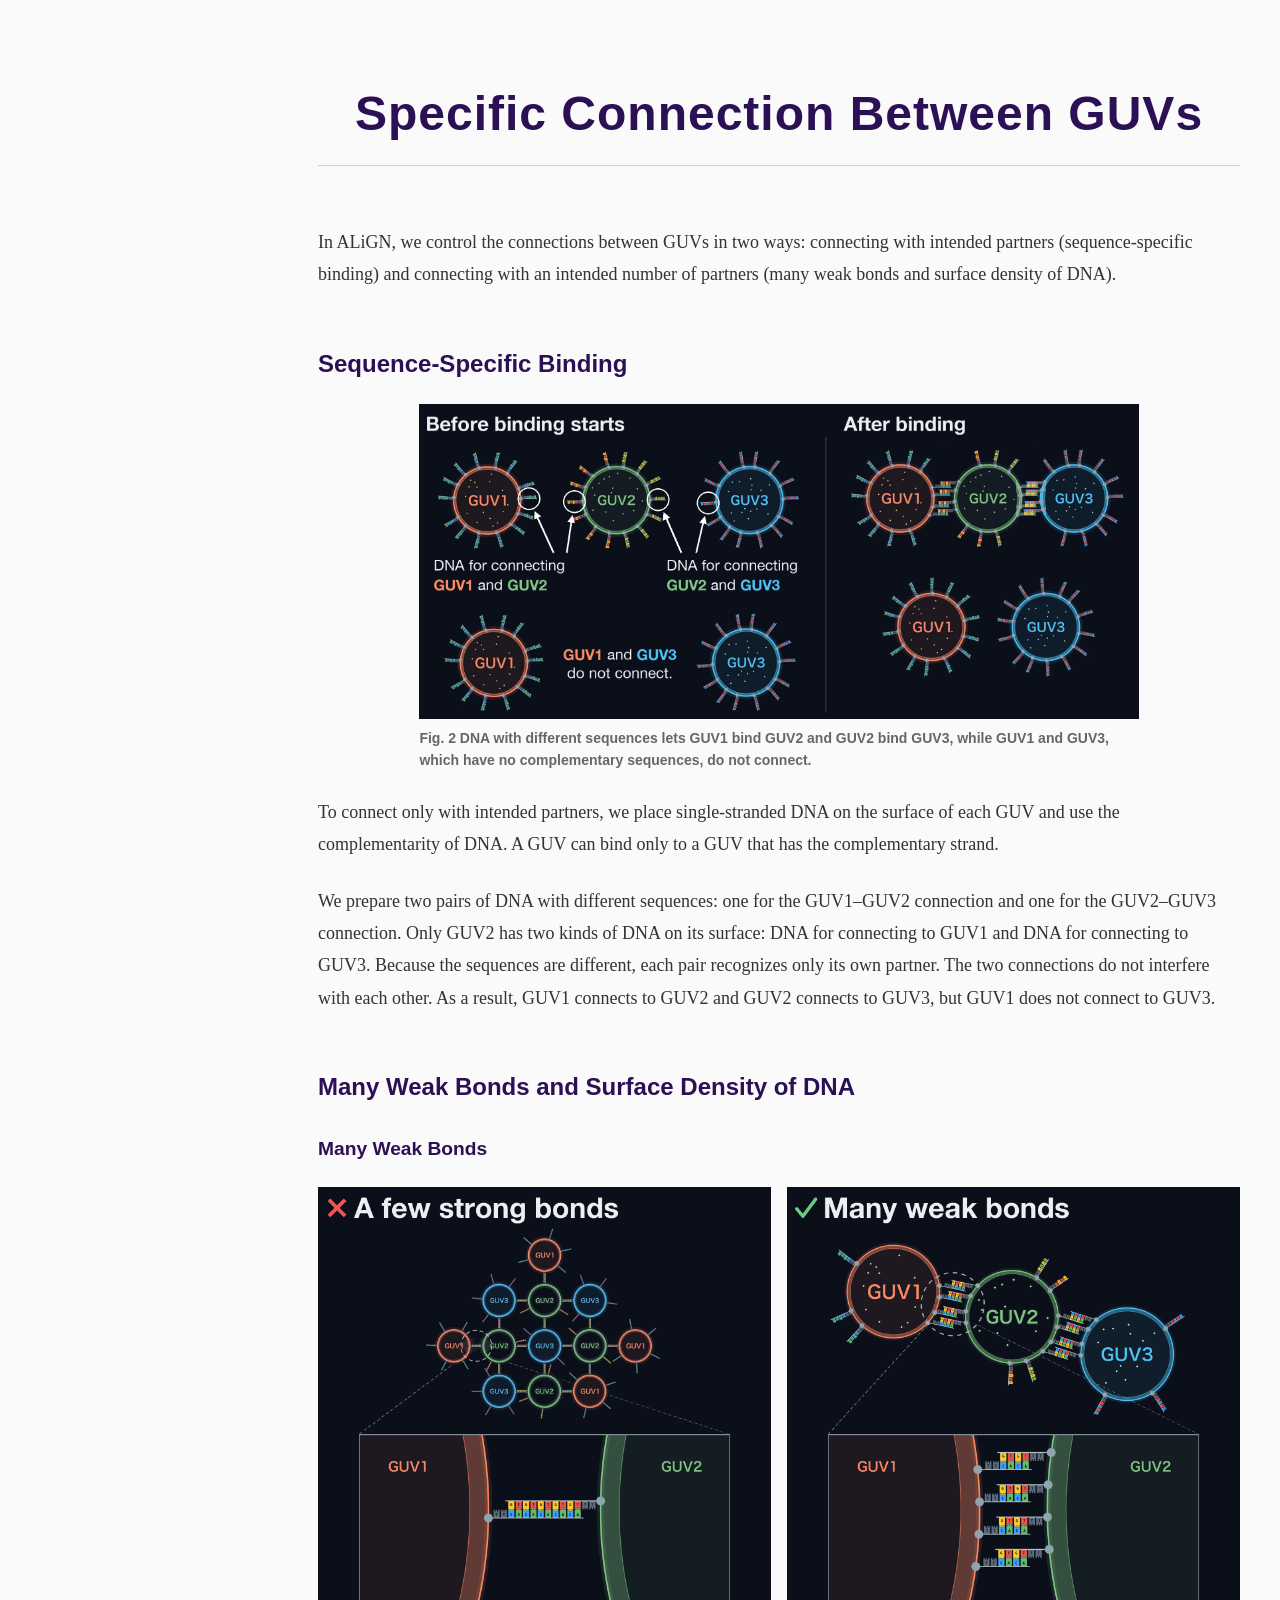
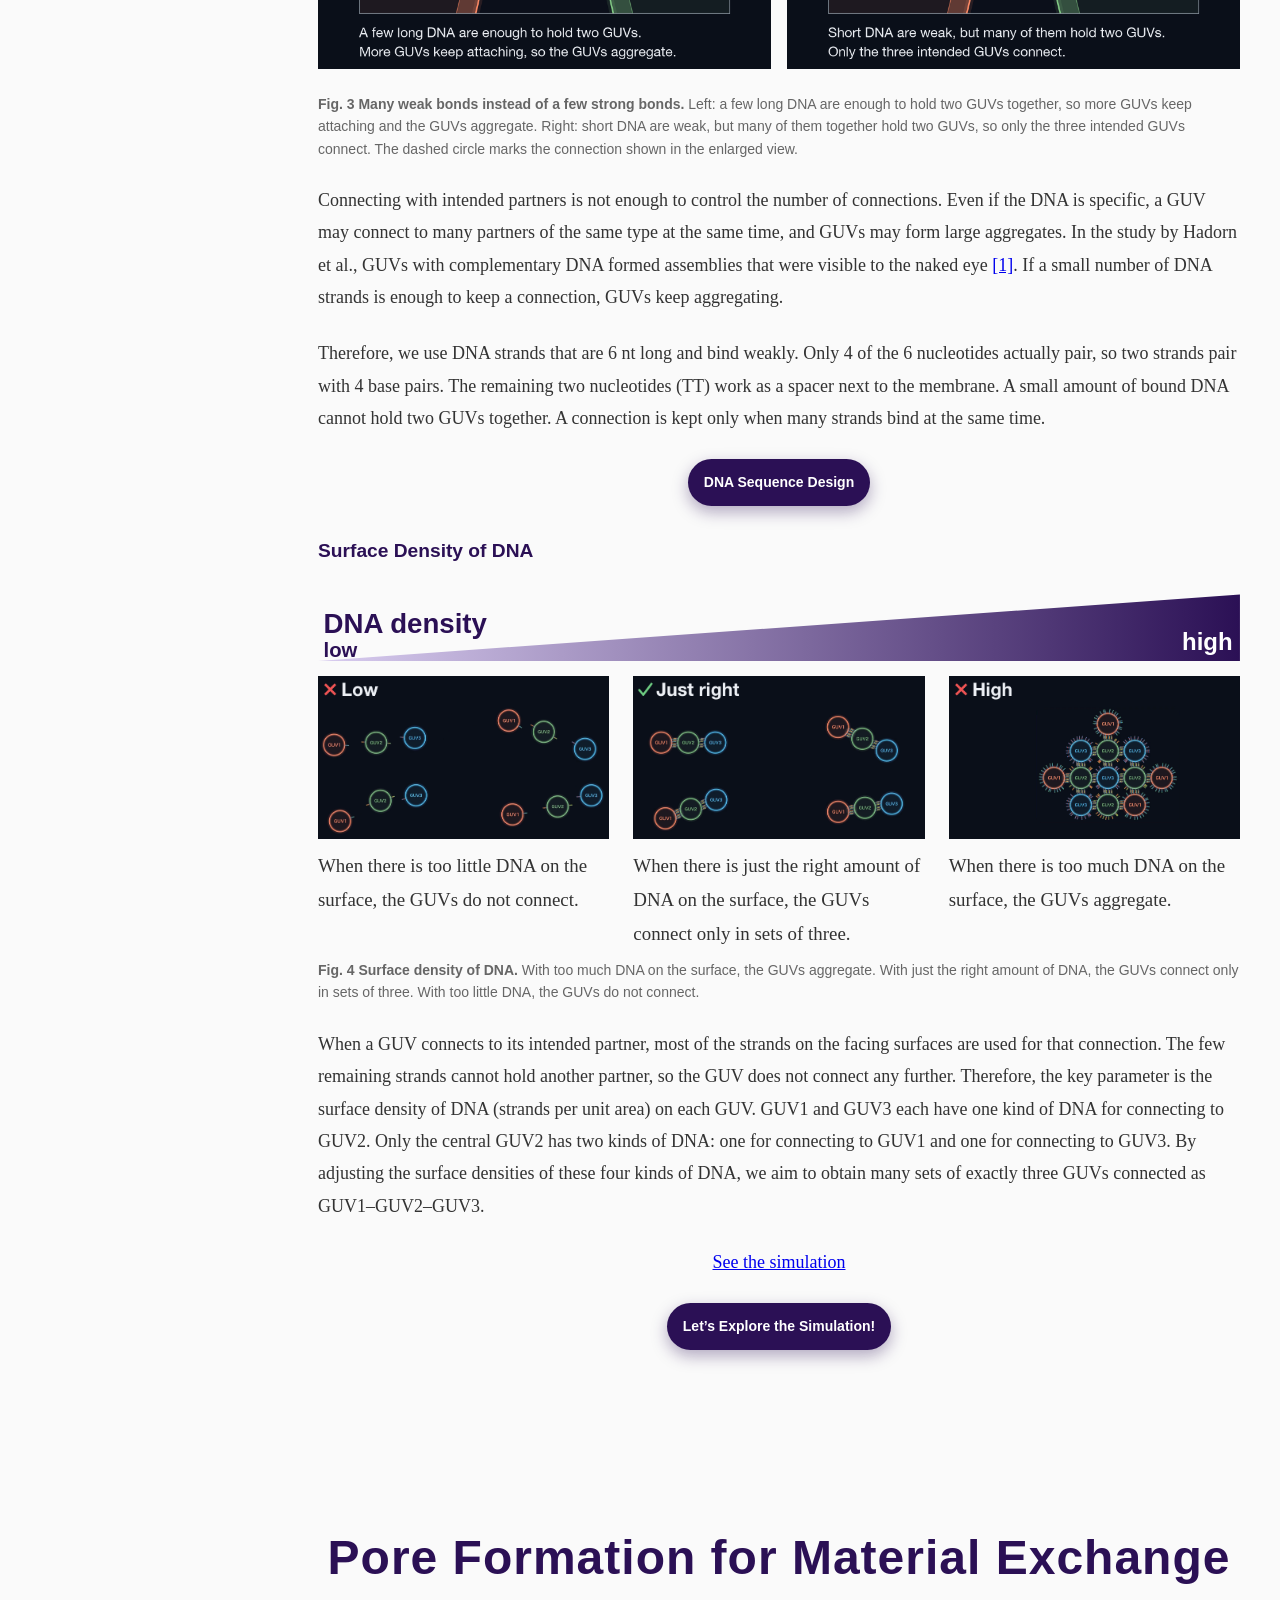
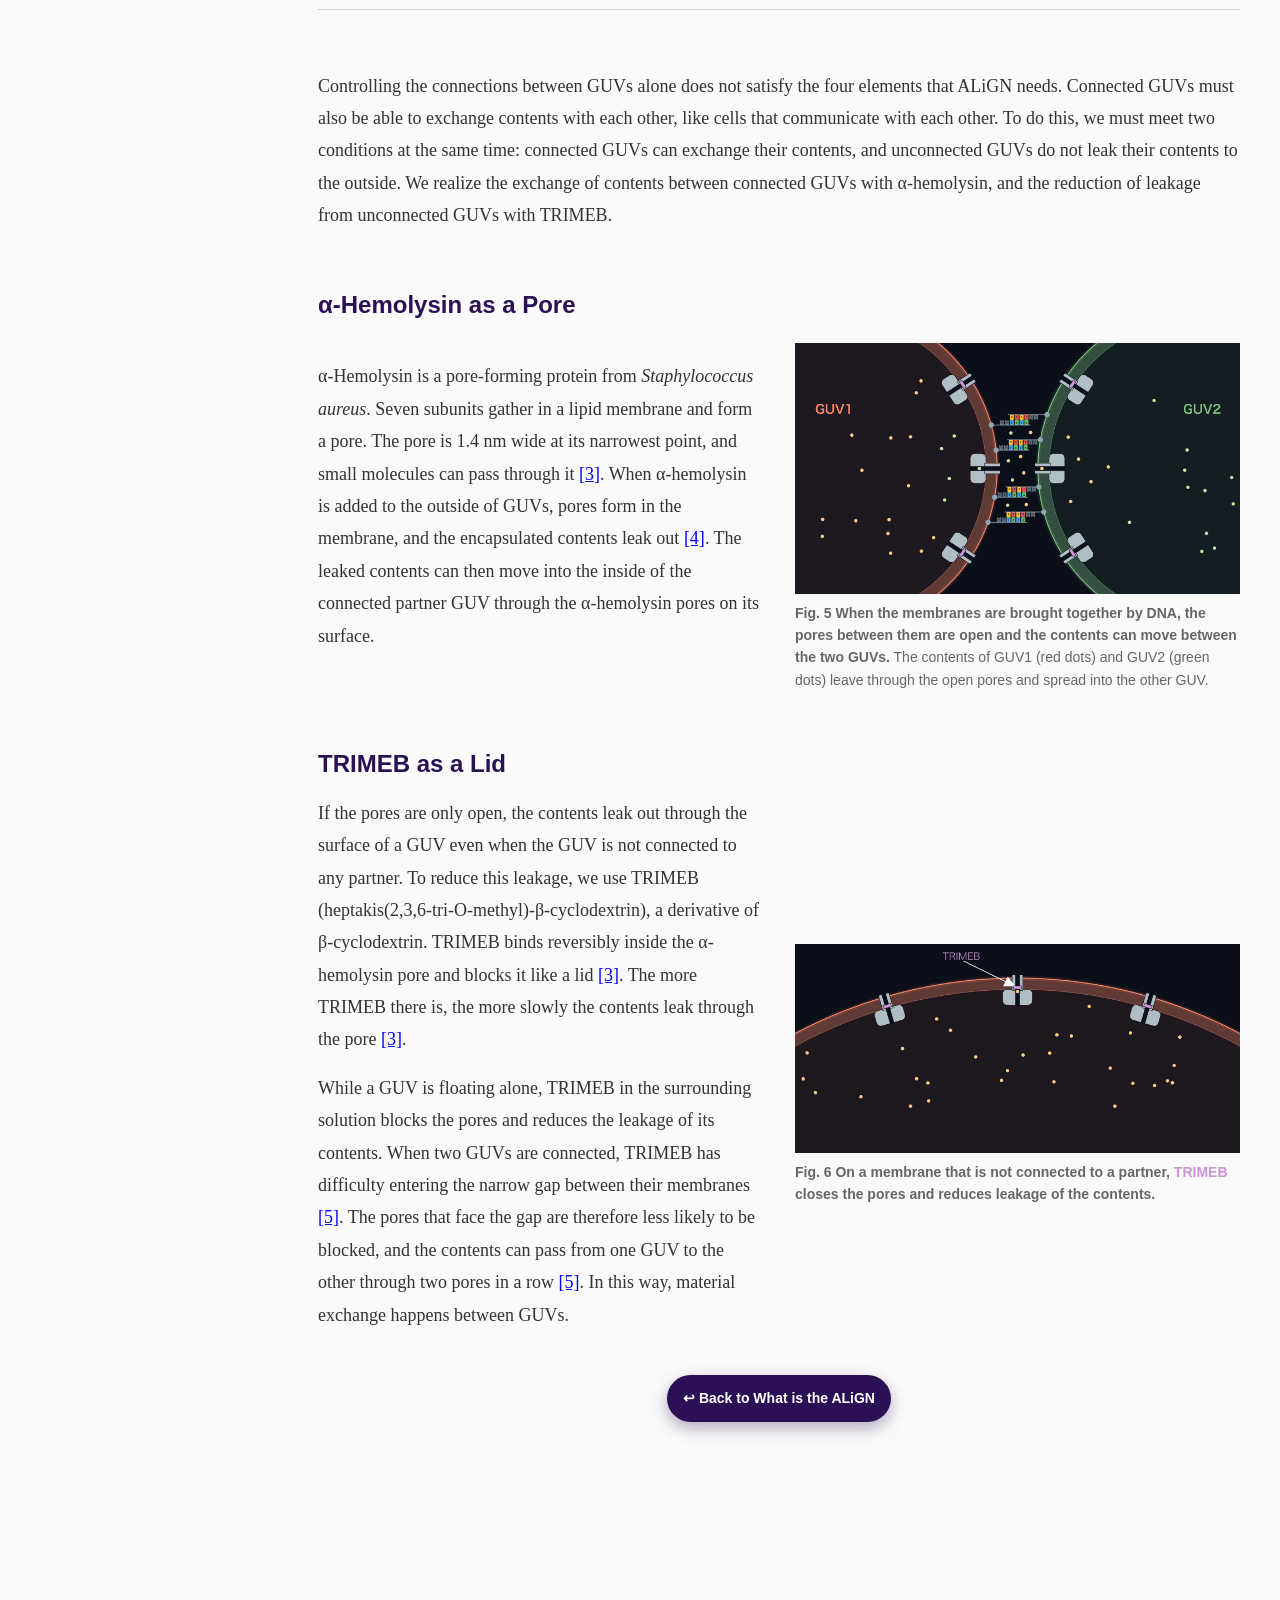
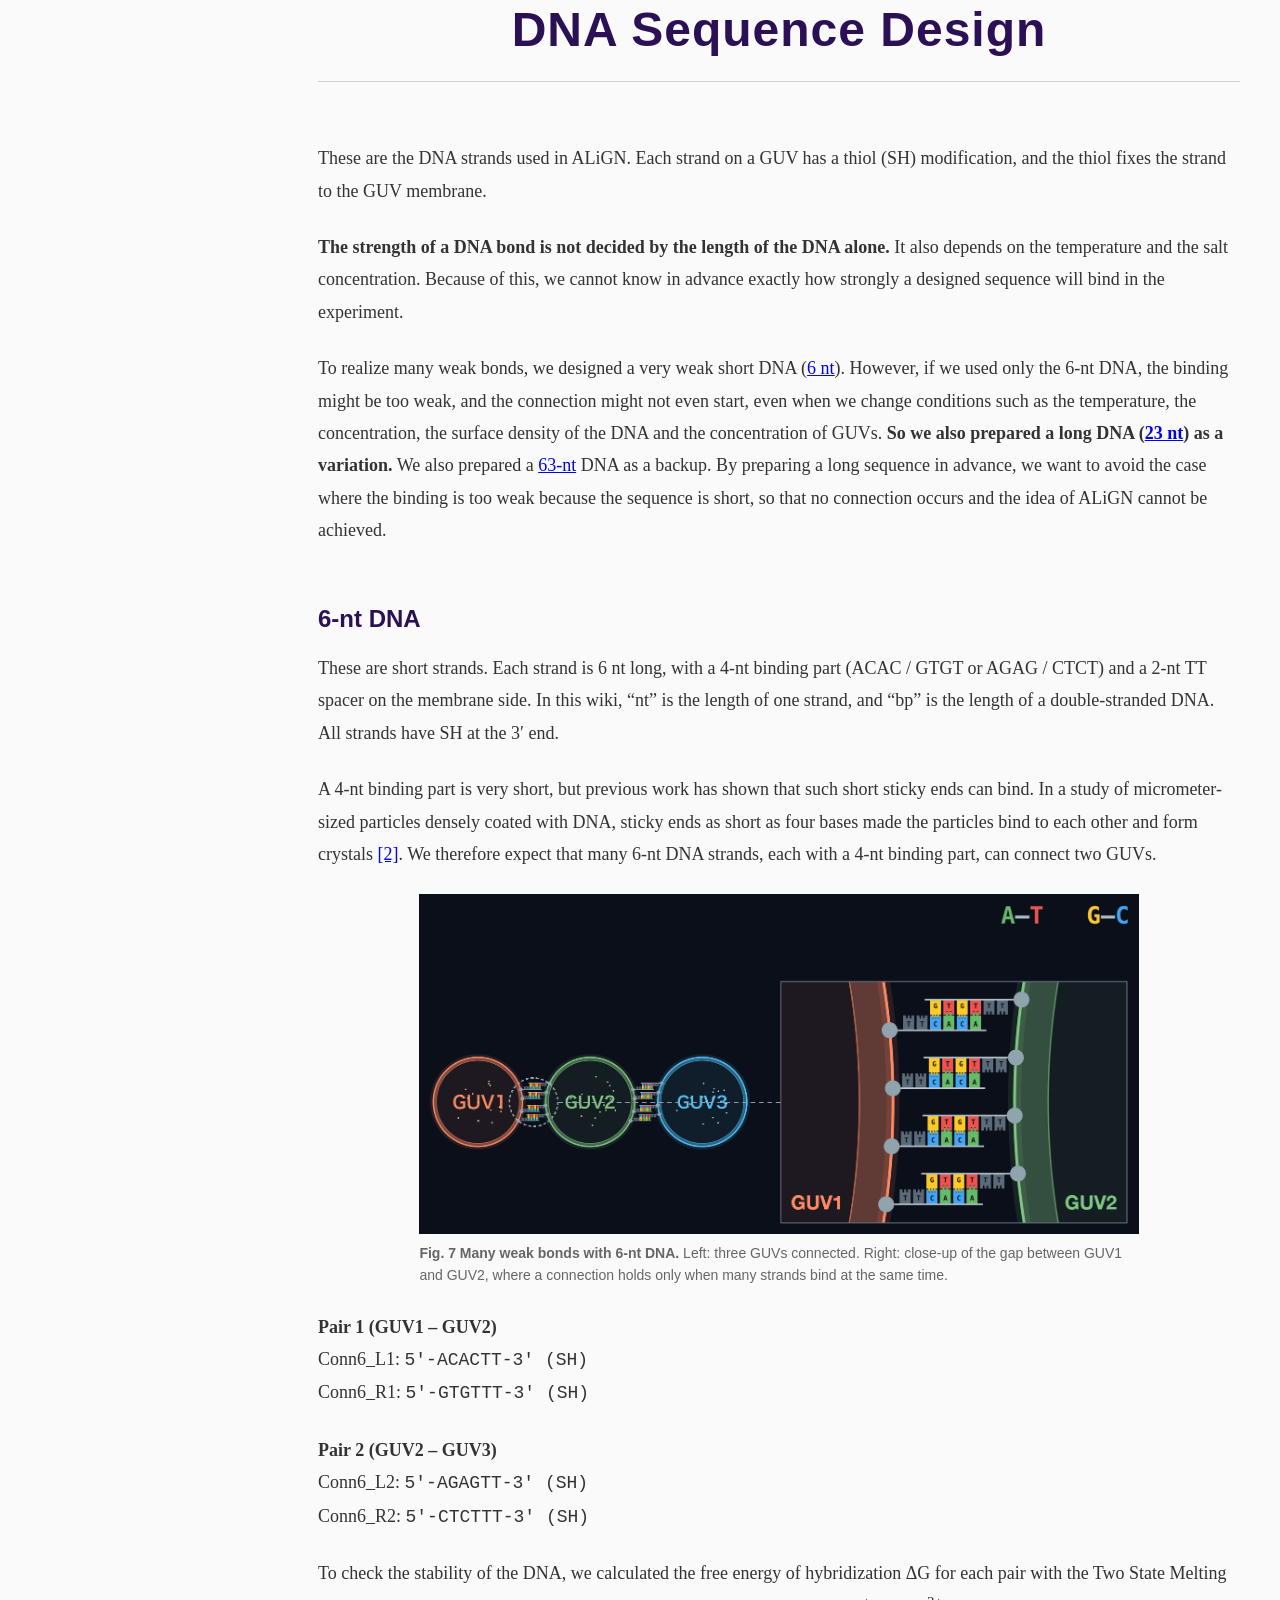
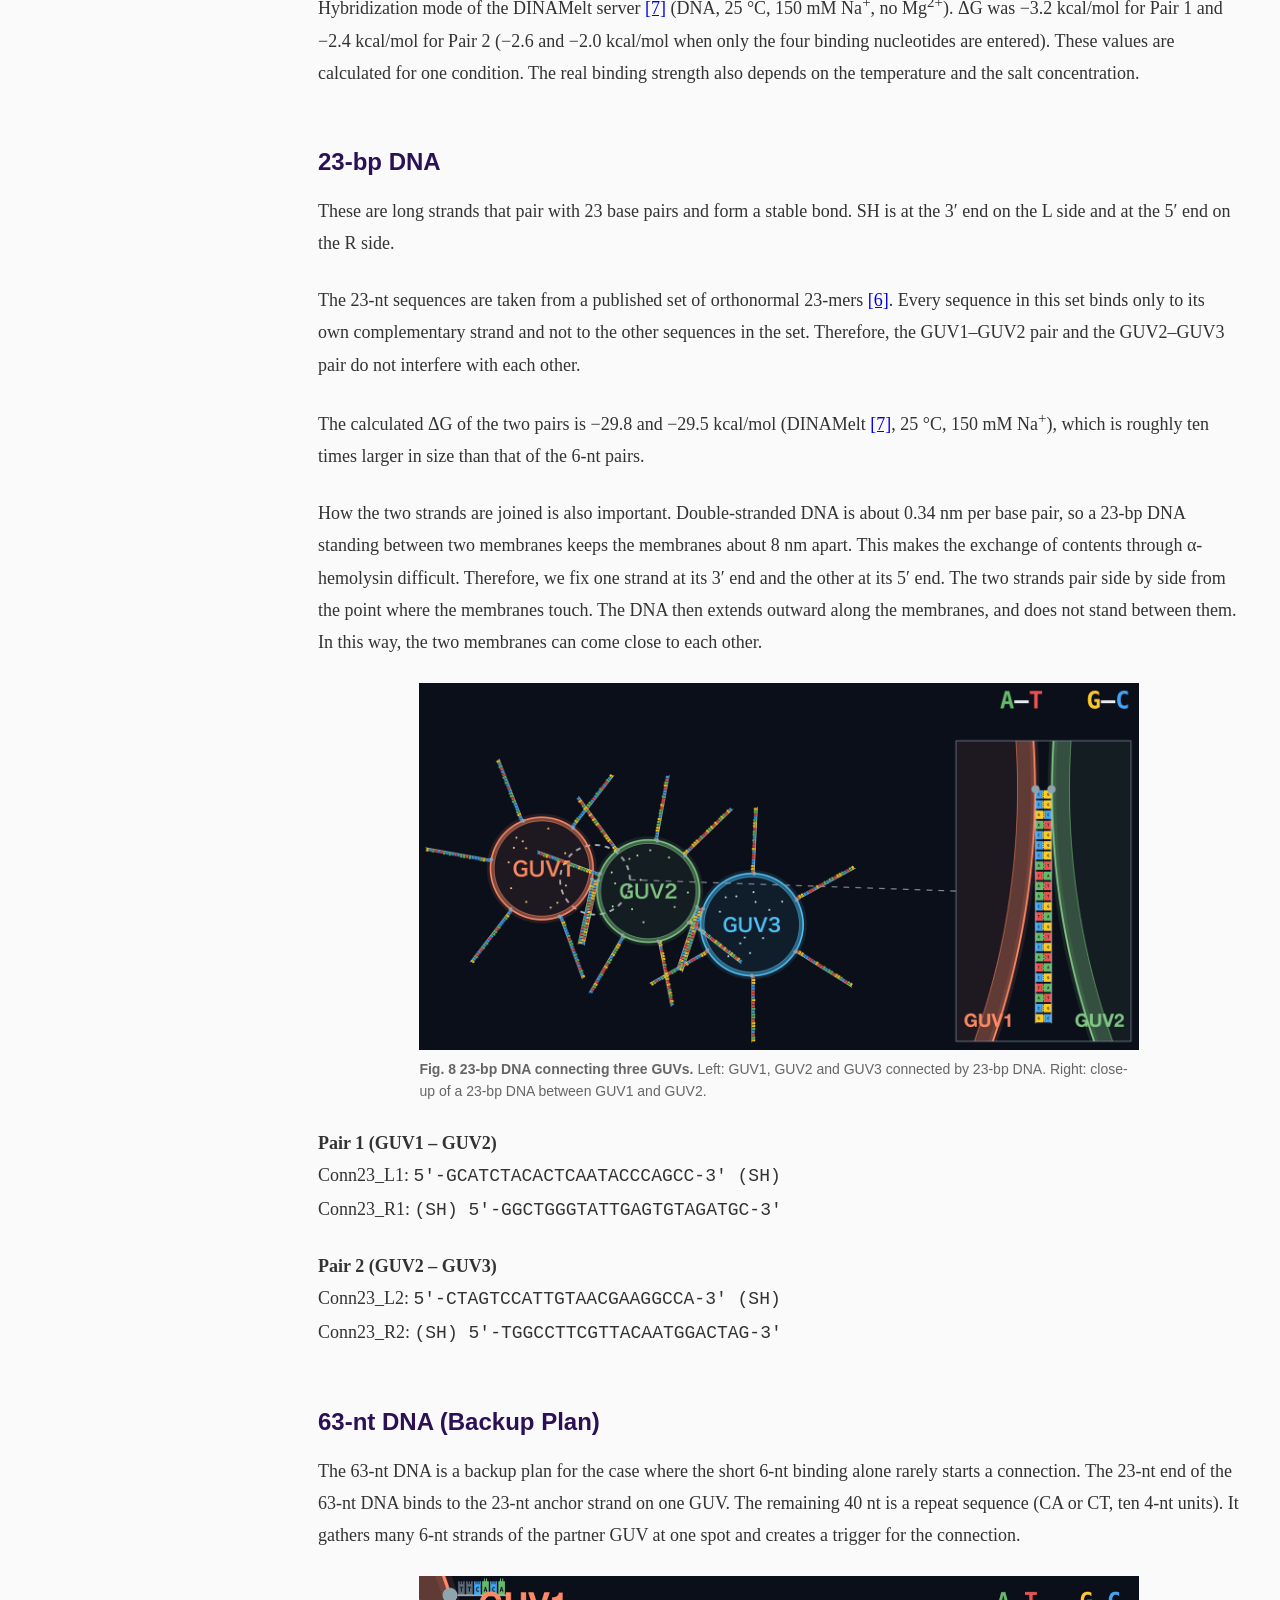
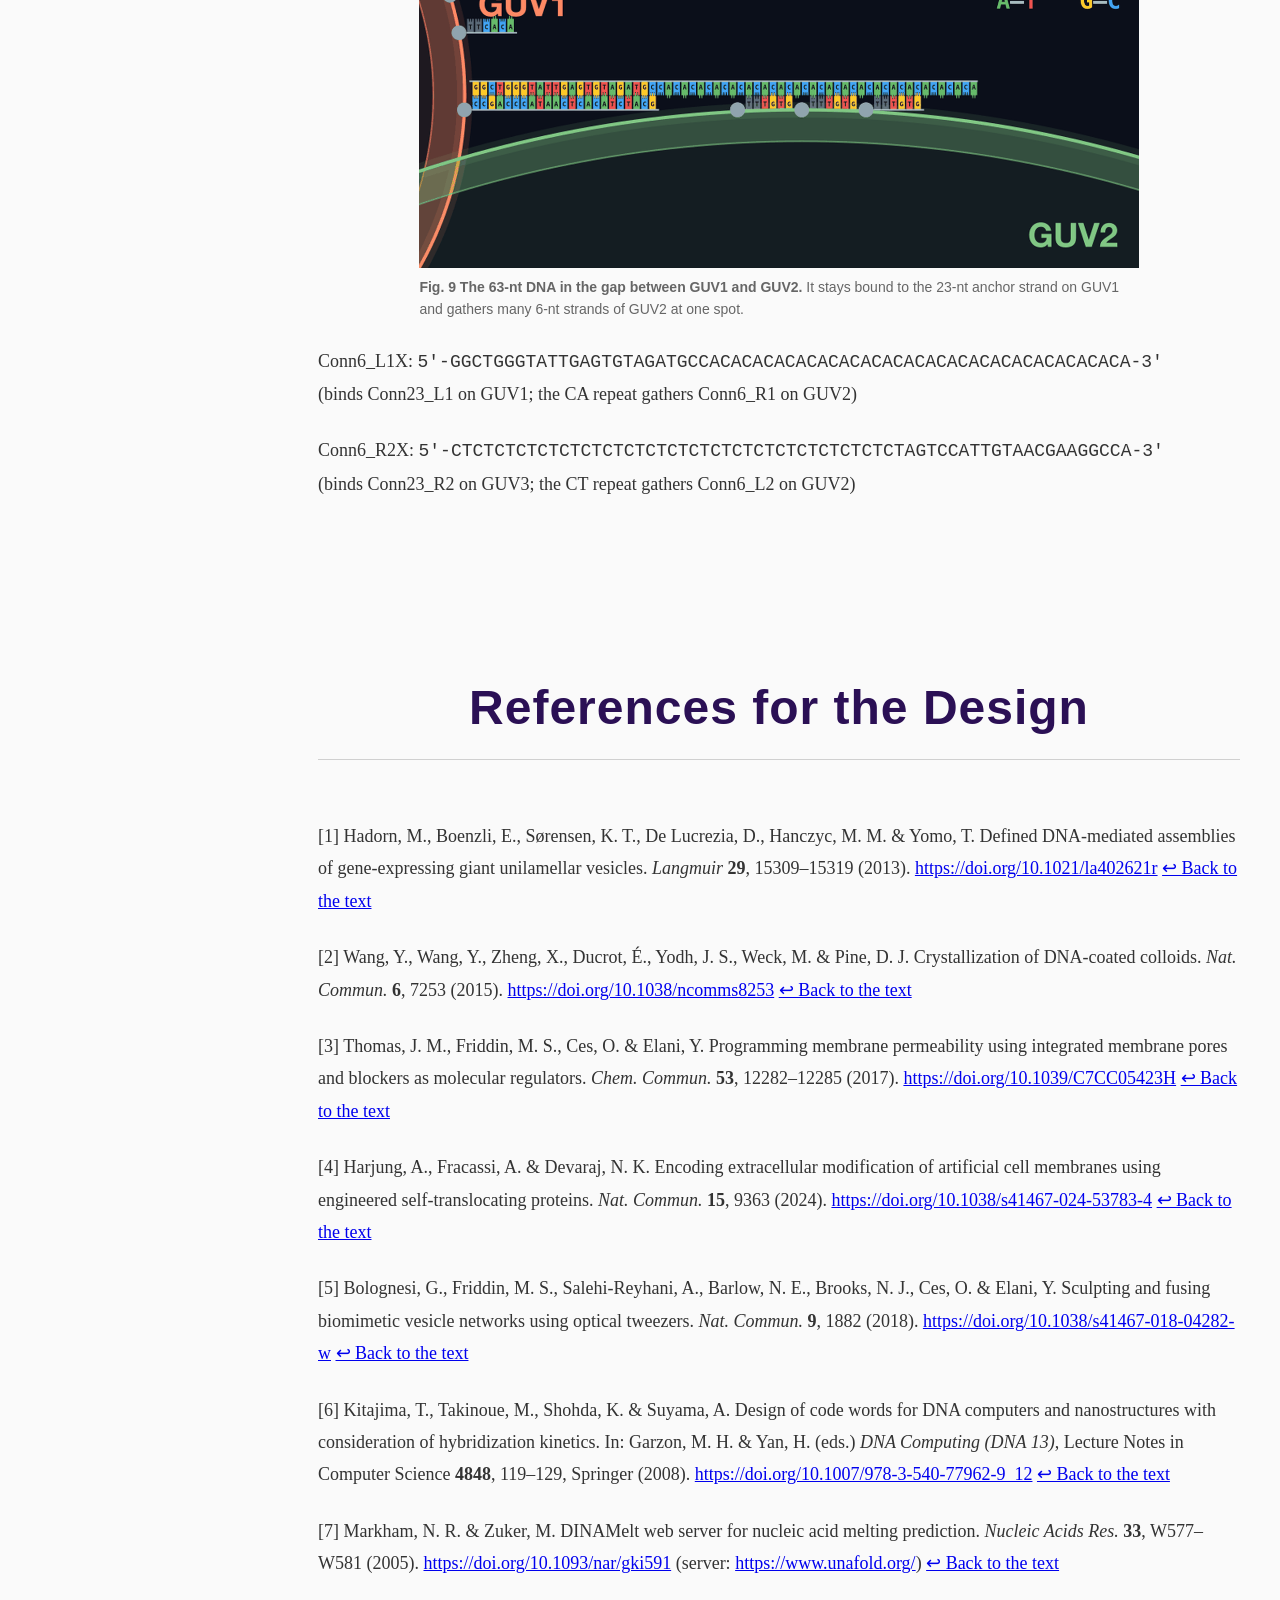
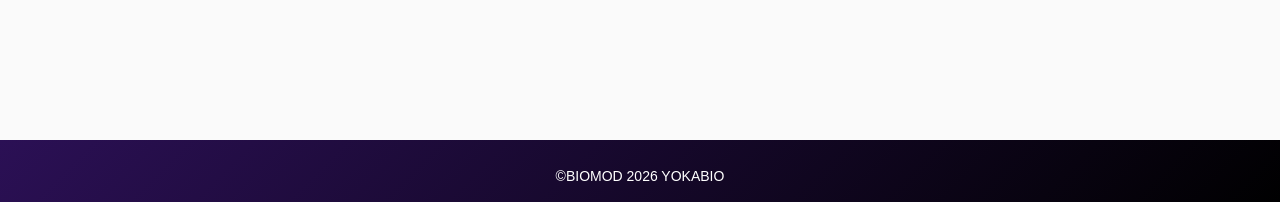
==== commit 2cebd786: "Design: capital H in the heading and the first sentence of 'α-Hemolysin as a Pore' Co-Authored-By: C" ====
--- a/design.html
+++ b/design.html
@@ -186,11 +186,11 @@
                         Controlling the connections between GUVs alone does not satisfy the four elements that ALiGN needs. Connected GUVs must also be able to exchange contents with each other, like cells that communicate with each other. To do this, we must meet two conditions at the same time: connected GUVs can exchange their contents, and unconnected GUVs do not leak their contents to the outside. We realize the exchange of contents between connected GUVs with α-hemolysin, and the reduction of leakage from unconnected GUVs with TRIMEB.
                     </p>
 
-                    <h3 class="sub-title" id="alpha-hemolysin">α-hemolysin as a Pore</h3>
+                    <h3 class="sub-title" id="alpha-hemolysin">α-Hemolysin as a Pore</h3>
                     <div class="study-row">
                         <div class="study-text">
                             <p>
-                        α-hemolysin is a pore-forming protein from <em>Staphylococcus aureus</em>. Seven subunits gather in a lipid membrane and form a pore. The pore is 1.4 nm wide at its narrowest point, and small molecules can pass through it <a href="#ref-3" id="cite-3">[3]</a>. When α-hemolysin is added to the outside of GUVs, pores form in the membrane, and the encapsulated contents leak out <a href="#ref-4" id="cite-4">[4]</a>. The leaked contents can then move into the inside of the connected partner GUV through the α-hemolysin pores on its surface.
+                        α-Hemolysin is a pore-forming protein from <em>Staphylococcus aureus</em>. Seven subunits gather in a lipid membrane and form a pore. The pore is 1.4 nm wide at its narrowest point, and small molecules can pass through it <a href="#ref-3" id="cite-3">[3]</a>. When α-hemolysin is added to the outside of GUVs, pores form in the membrane, and the encapsulated contents leak out <a href="#ref-4" id="cite-4">[4]</a>. The leaked contents can then move into the inside of the connected partner GUV through the α-hemolysin pores on its surface.
                     </p>
                         </div>
                         <figure>
--- a/style.css
+++ b/style.css
@@ -422,6 +422,59 @@
     margin: 24px auto;
 }
 
+/* YouTube の動画：サムネイルに再生ボタンを重ねた画像リンク（押すと YouTube が新しいタブで開く） */
+.section-text a.video-link {
+    position: relative;
+    display: block;
+    width: 100%;
+    max-width: 880px;
+    margin: 24px auto;
+    border-radius: 10px;
+    overflow: hidden;
+    line-height: 0;
+}
+
+.section-text a.video-link img {
+    width: 100%;
+    margin: 0;
+    transition: filter 0.2s;
+}
+
+.section-text a.video-link .video-play {
+    position: absolute;
+    top: 50%;
+    left: 50%;
+    width: 84px;
+    height: 58px;
+    transform: translate(-50%, -50%);
+    border-radius: 14px;
+    background: rgba(220, 38, 38, 0.92);
+    box-shadow: 0 2px 10px rgba(0, 0, 0, 0.35);
+    transition: background 0.2s, transform 0.2s;
+}
+
+.section-text a.video-link .video-play::after {
+    content: "";
+    position: absolute;
+    top: 50%;
+    left: 50%;
+    transform: translate(-30%, -50%);
+    border-style: solid;
+    border-width: 13px 0 13px 22px;
+    border-color: transparent transparent transparent #fff;
+}
+
+.section-text a.video-link:hover img,
+.section-text a.video-link:focus-visible img {
+    filter: brightness(0.9);
+}
+
+.section-text a.video-link:hover .video-play,
+.section-text a.video-link:focus-visible .video-play {
+    background: #dc2626;
+    transform: translate(-50%, -50%) scale(1.06);
+}
+
 /* 画像・動画を横に並べる：中の画像・動画が、同じ幅で等分に並ぶ（2枚でも3枚でもよい） */
 .section-text .media-row {
     display: flex;
@@ -837,11 +890,25 @@
 
 /* Teamページ：使い方の一言と、写真を元の並びに戻すボタン */
 .team-hint {
-    margin: 0;
-    color: #777777;
-    font-size: 14px;
+    width: fit-content;      /* 文字の幅に合わせた、灰色の四角にする（中央に置く） */
+    max-width: 100%;
+    box-sizing: border-box;
+    margin: 0 auto 28px;     /* 下：写真の列との間のあき */
+    padding: 7px 16px;       /* 四角の内側のあき（上下・左右） */
+    border-radius: 6px;      /* 四角の角の丸さ（小さいほど、角ばる） */
+    background: #ececec;     /* 四角の色：うすい灰色（濃くするときは #d8d8d8 など） */
+    color: #666666;
+    font-family: "Baloo 2", "Nunito", "Arial Rounded MT Bold", "Hiragino Maru Gothic ProN", "Yu Gothic UI", "Meiryo", sans-serif;   /* 「ALiGN」の文字と、同じフォント */
+    font-size: 19px;
+    font-weight: 700;
+    letter-spacing: 0.02em;
     text-align: center;
 }
+
+/* 文を、3つに分けて、「ALiGN」の文字と、同じ3色（オレンジ・緑・青。ALiGN の .align-badge-layer の color と同じ値）で、色分けする */
+.team-hint .hint-orange { color: #ff8a5b; }
+.team-hint .hint-green  { color: #77c46e; }
+.team-hint .hint-blue   { color: #45b7f5; }
 
 .reset-layout-btn {
     position: fixed;
@@ -865,16 +932,18 @@
     transition: transform 0.2s ease;
 }
 
-/* マスコットにカーソルを重ねたときの、雲型のふきだし「Tap to reset」（写真を元の位置に戻して、DNAを外す、という意味）（見た目だけ。クリックの動きは変えない）。
-   ふきだしはマスコットの左上。しっぽの先が、マスコットの顔の方を向く。クリックや重なりの判定には、加わらない */
+/* マスコットの、雲型のふきだし「Tap to reset」（写真を元の位置に戻して、DNAを外す、という意味）（見た目だけ。クリックの動きは変えない）。
+   いつも出している。ふきだしはマスコットの左上。しっぽの先が、マスコットの顔の方を向く。クリックや重なりの判定には、加わらない。
+   大きさ：width と height（比は 148:66 のまま。大きくするときは、両方を同じ割合で）と、文字の大きさ（.reset-bubble-text の font-size）。
+   位置：right・bottom（しっぽの先を、マスコットの顔に合わせる。小さくしたときは、同じ割合で小さくする） */
 .reset-bubble {
     position: absolute;
-    right: calc(100% - 12px);
-    bottom: calc(100% - 26px);
-    width: 148px;
-    height: 66px;
-    opacity: 0;
-    transform: scale(0.9);
+    right: calc(100% - 10px);
+    bottom: calc(100% - 22px);
+    width: 124px;
+    height: 55px;
+    opacity: 1;
+    transform: scale(1);
     transform-origin: 94% 92%;   /* しっぽの先を中心に、ふくらむ */
     transition: opacity 0.2s ease, transform 0.2s ease;
     pointer-events: none;
@@ -907,7 +976,7 @@
     align-items: center;
     justify-content: center;
     font-family: "Baloo 2", "Nunito", "Arial Rounded MT Bold", "Hiragino Maru Gothic ProN", "Yu Gothic UI", "Meiryo", sans-serif;
-    font-size: 15.5px;
+    font-size: 15px;   /* 「Pull the DNA!」も、ふきだしの中に、収まる大きさの上限（これ以上は、はみ出す）。ふきだしの幅（124px）に合わせた値 */
     font-weight: 700;
     line-height: 1;
     letter-spacing: 0.01em;
@@ -938,9 +1007,9 @@
 
 /* 現れるとき：少しだけ大きくなってから、ぷるんと落ち着く（控えめ） */
 @keyframes bubble-pop {
-    0%   { opacity: 0; transform: scale(0.88) translateY(4px); }
-    60%  { opacity: 1; transform: scale(1.05) translateY(0); }
-    100% { opacity: 1; transform: scale(1) translateY(0); }
+    0%   { transform: scale(0.88) translateY(4px); }
+    60%  { transform: scale(1.05) translateY(0); }
+    100% { transform: scale(1) translateY(0); }
 }
 
 @media (prefers-reduced-motion: reduce) {
@@ -960,6 +1029,18 @@
         width: 68px;
         right: 12px;
         bottom: 12px;
+    }
+
+    /* スマホ：マスコットが小さいので、ふきだしも、さらに小さく */
+    .reset-bubble {
+        right: calc(100% - 8px);
+        bottom: calc(100% - 18px);
+        width: 100px;
+        height: 45px;
+    }
+
+    .reset-bubble-text {
+        font-size: 11.5px;
     }
 }
 
--- a/toc.css
+++ b/toc.css
@@ -10,6 +10,14 @@
 .content h2[id],
 .content h3[id] {
     scroll-margin-top: 90px;
+}
+
+/* 参考文献：本文の [1] などから文献一覧へ飛ぶとき、文献一覧の「↩ Back to the text」から本文へ戻るとき、
+   飛んだ先（引用の位置と、文献）が、上のメニューバーの下に隠れないようにする。
+   メニューバーの実際の高さ（画面の幅で、1段にも2段にもなる）に、80px の間を足した値。本文へ戻る先は、その文献が最初に出てくる引用の位置。Simulation には、かけない（toc.js が、ref-margin というクラスを付けたページだけ） */
+html.ref-margin [id^="cite-"],
+html.ref-margin [id^="ref-"] {
+    scroll-margin-top: calc(var(--navbar-h, 100px) + 80px);   /* --navbar-h は toc.js が、メニューバーの実際の高さに合わせて入れる */
 }
 
 /* Experimental Details のように、ボックス（section）自体に id があるページ：飛んだとき、ボックスの上の線が、メニューバーの下に来る（見出しが、隠れない） */
